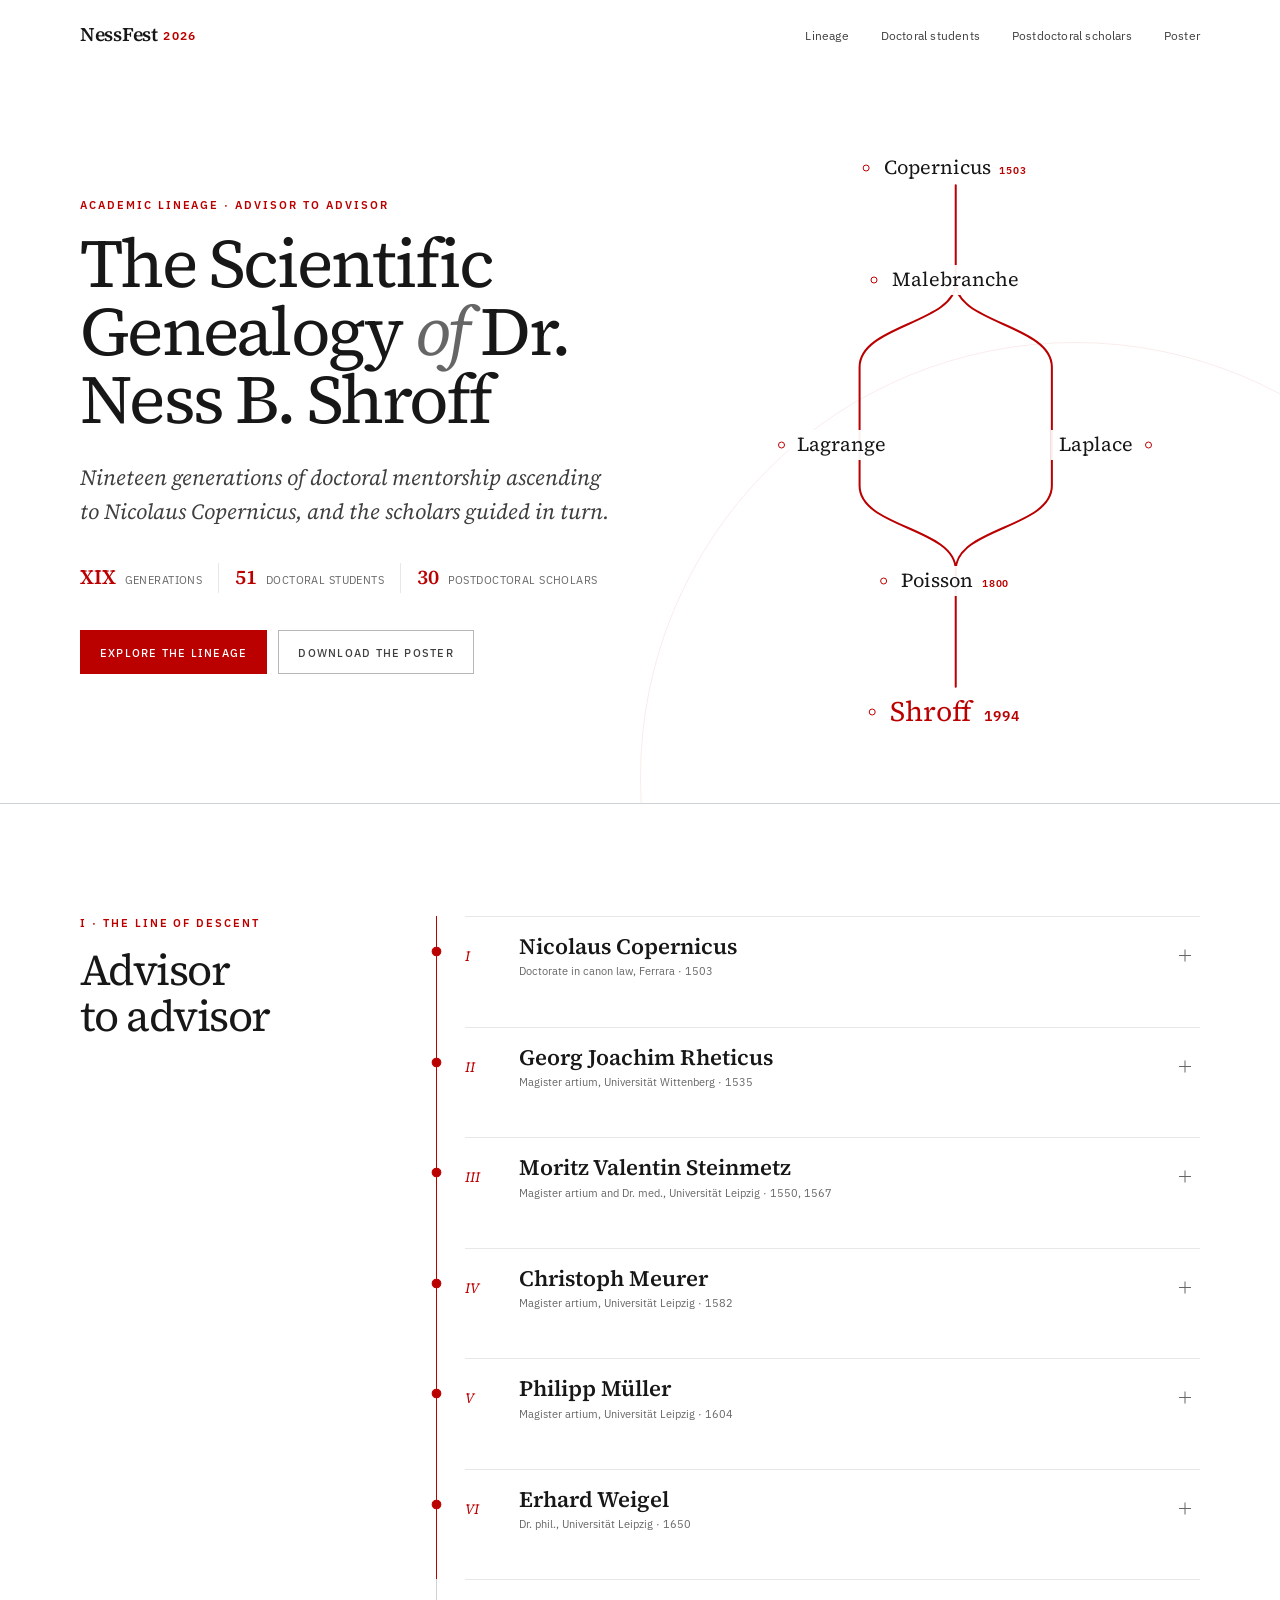
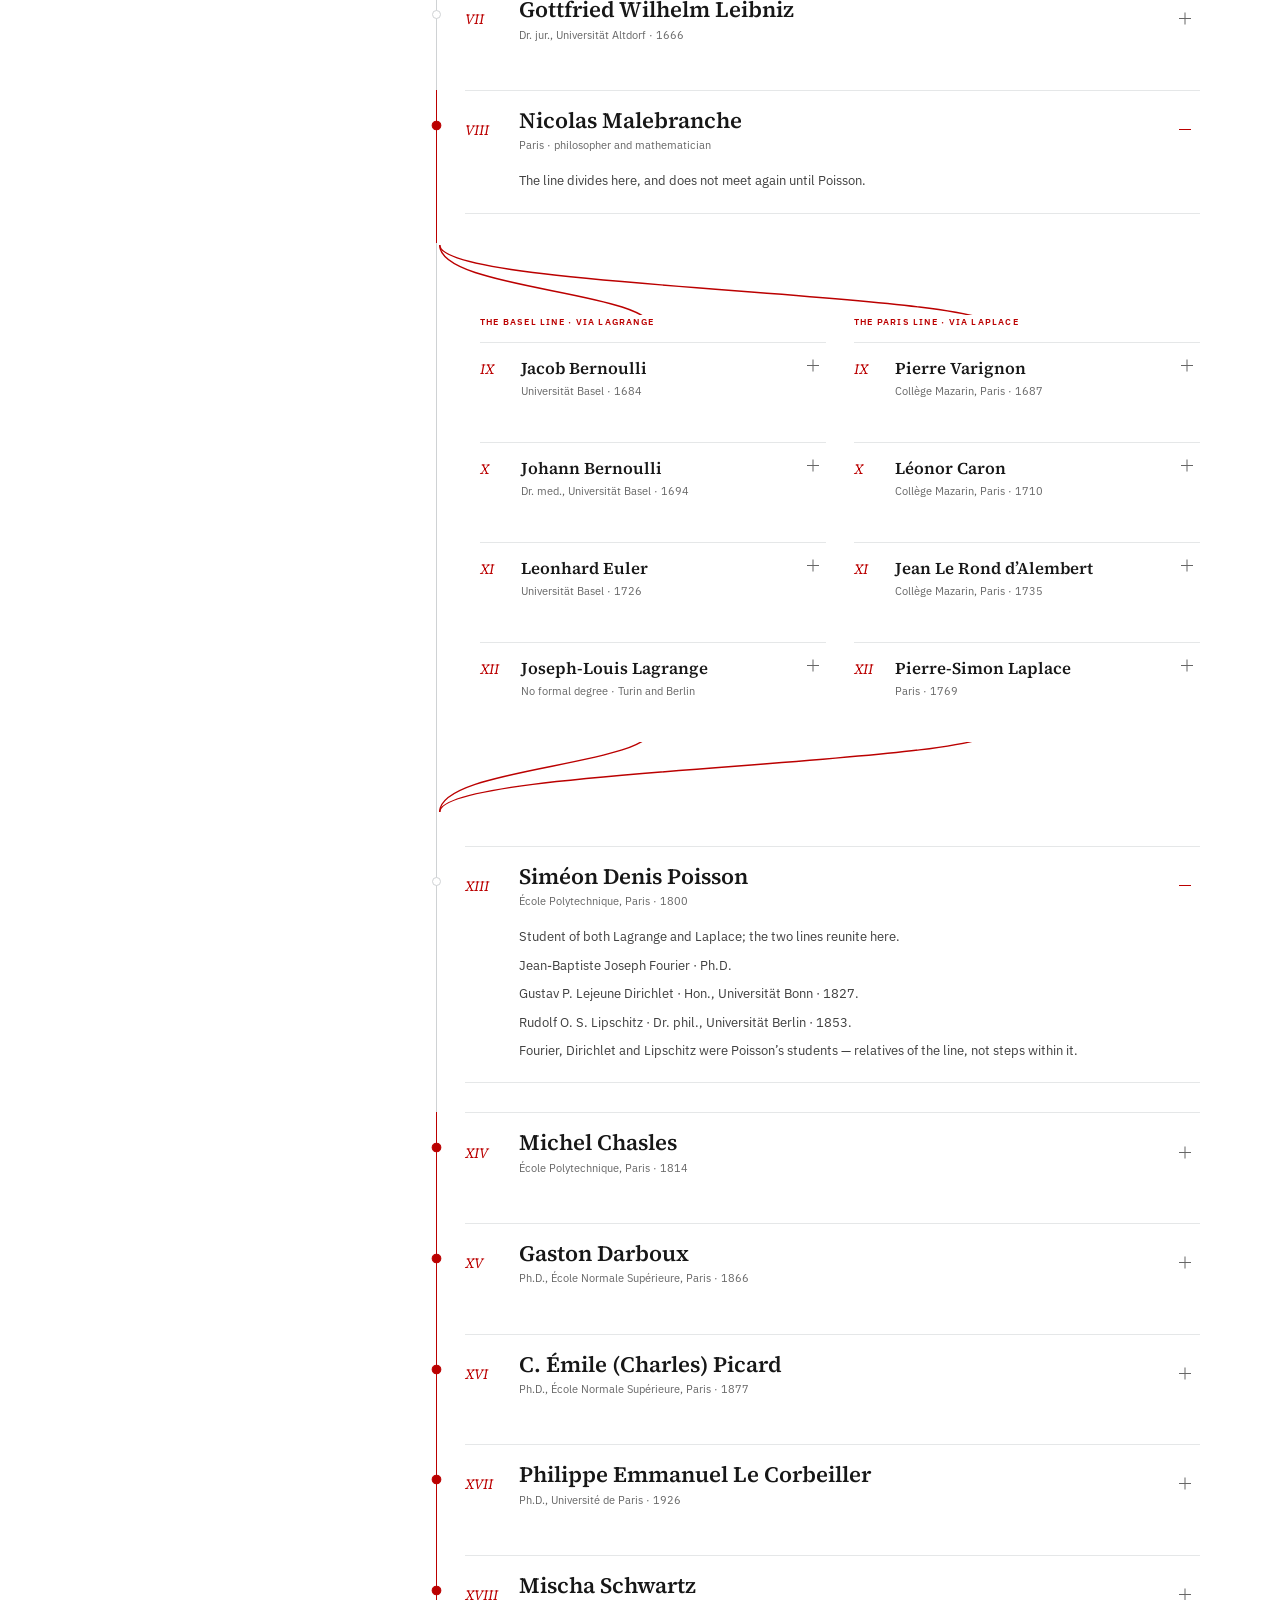
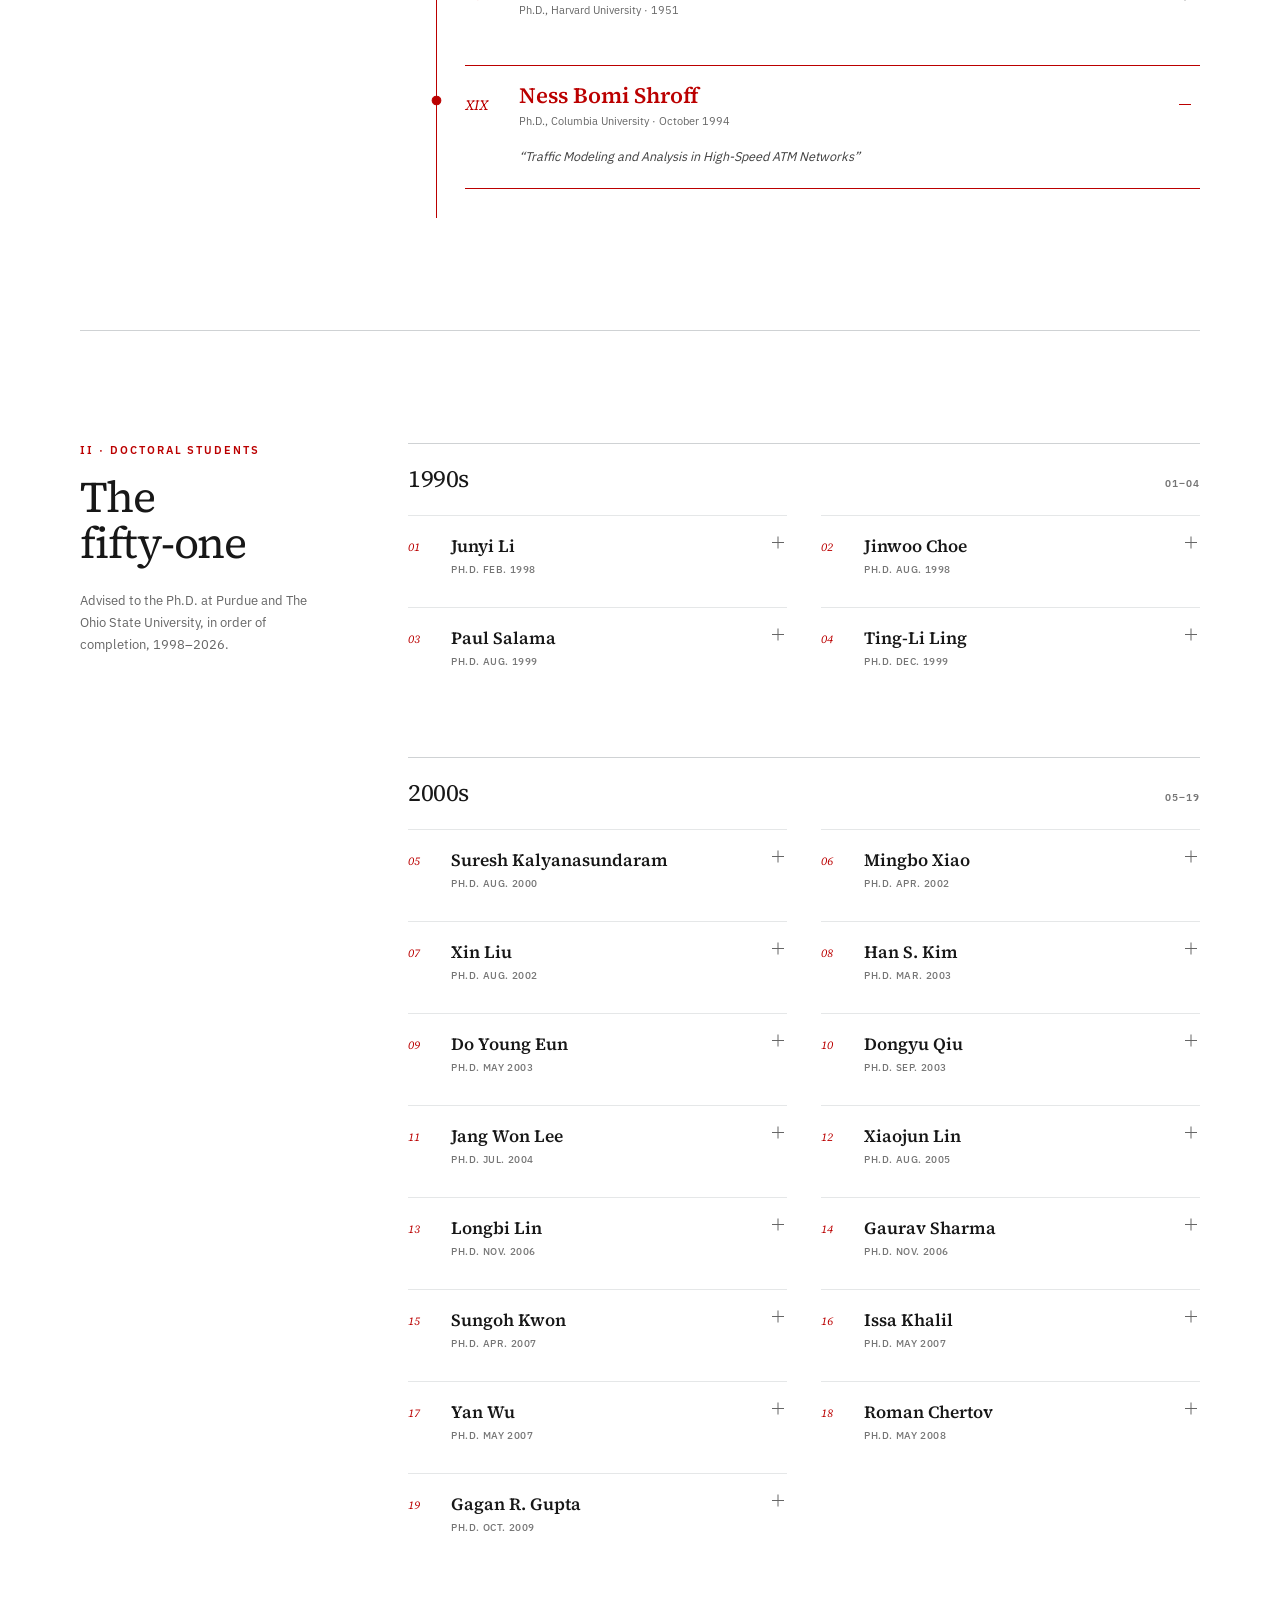
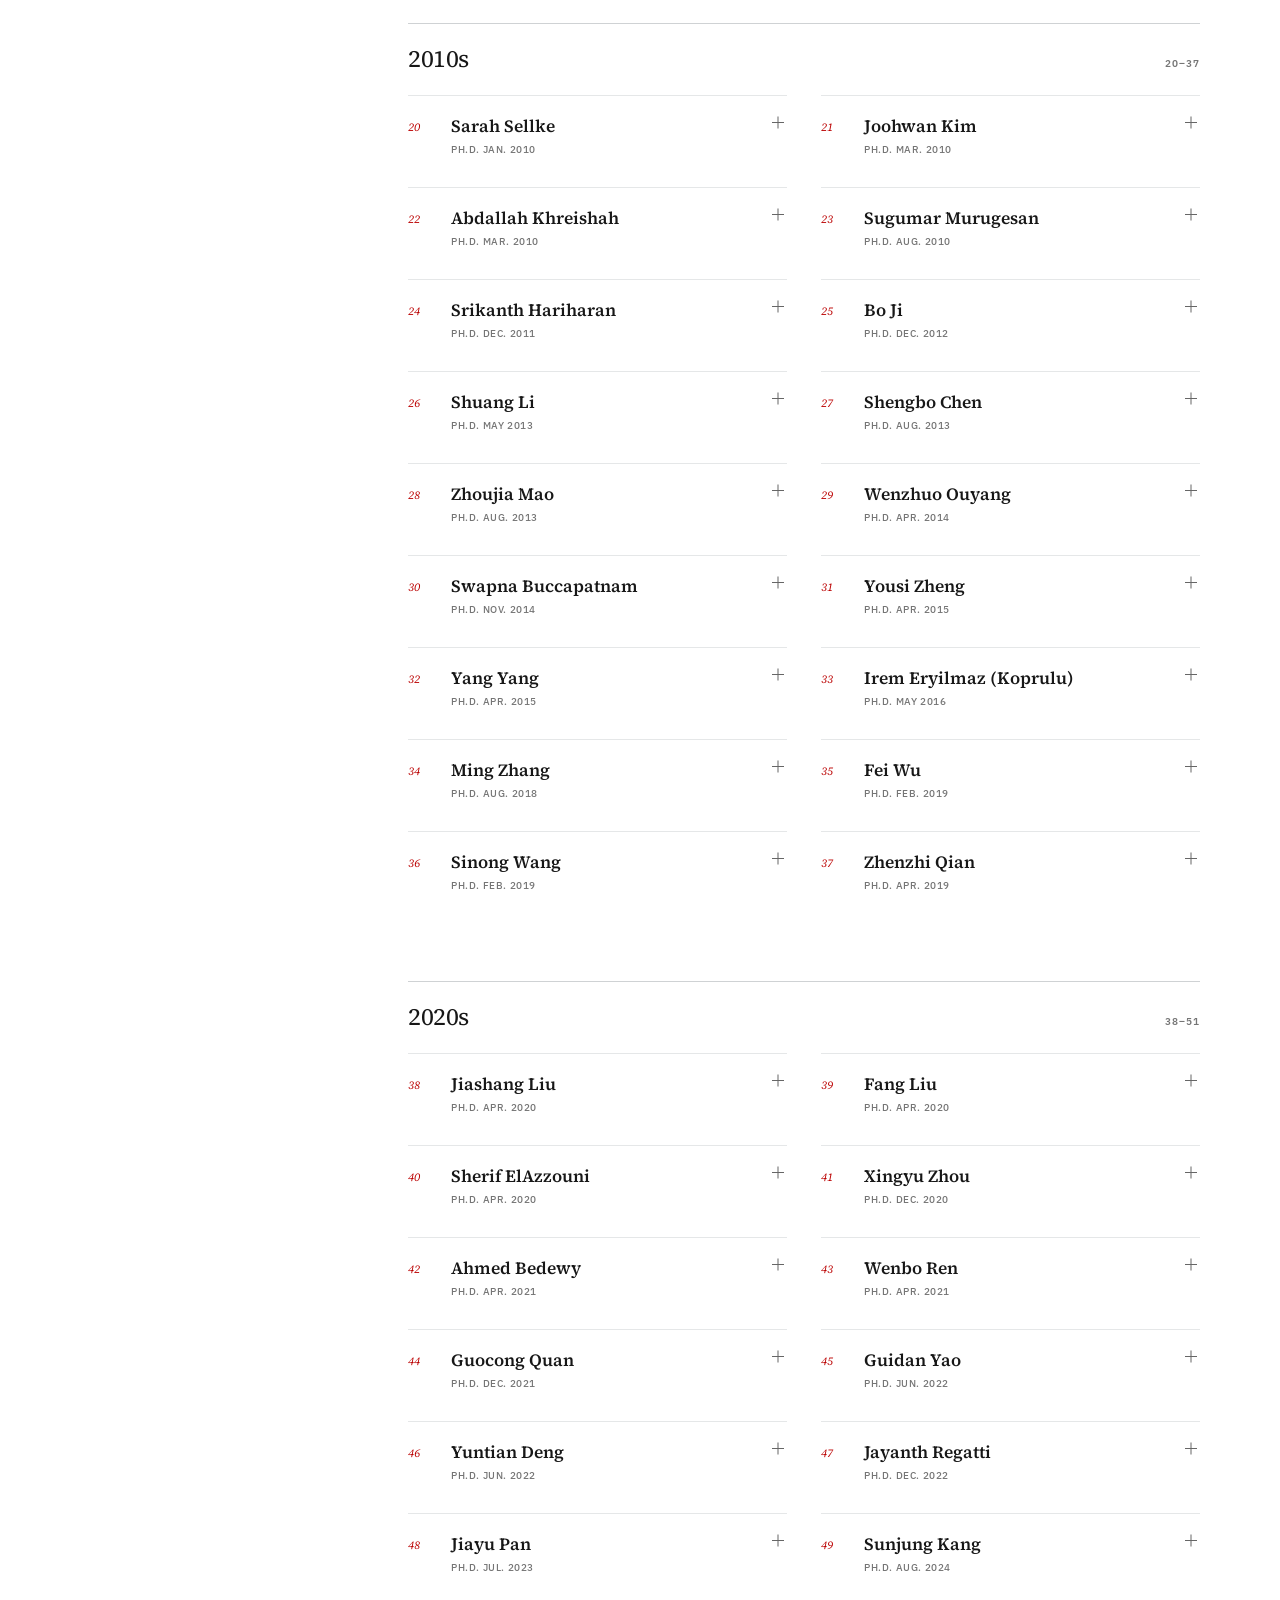
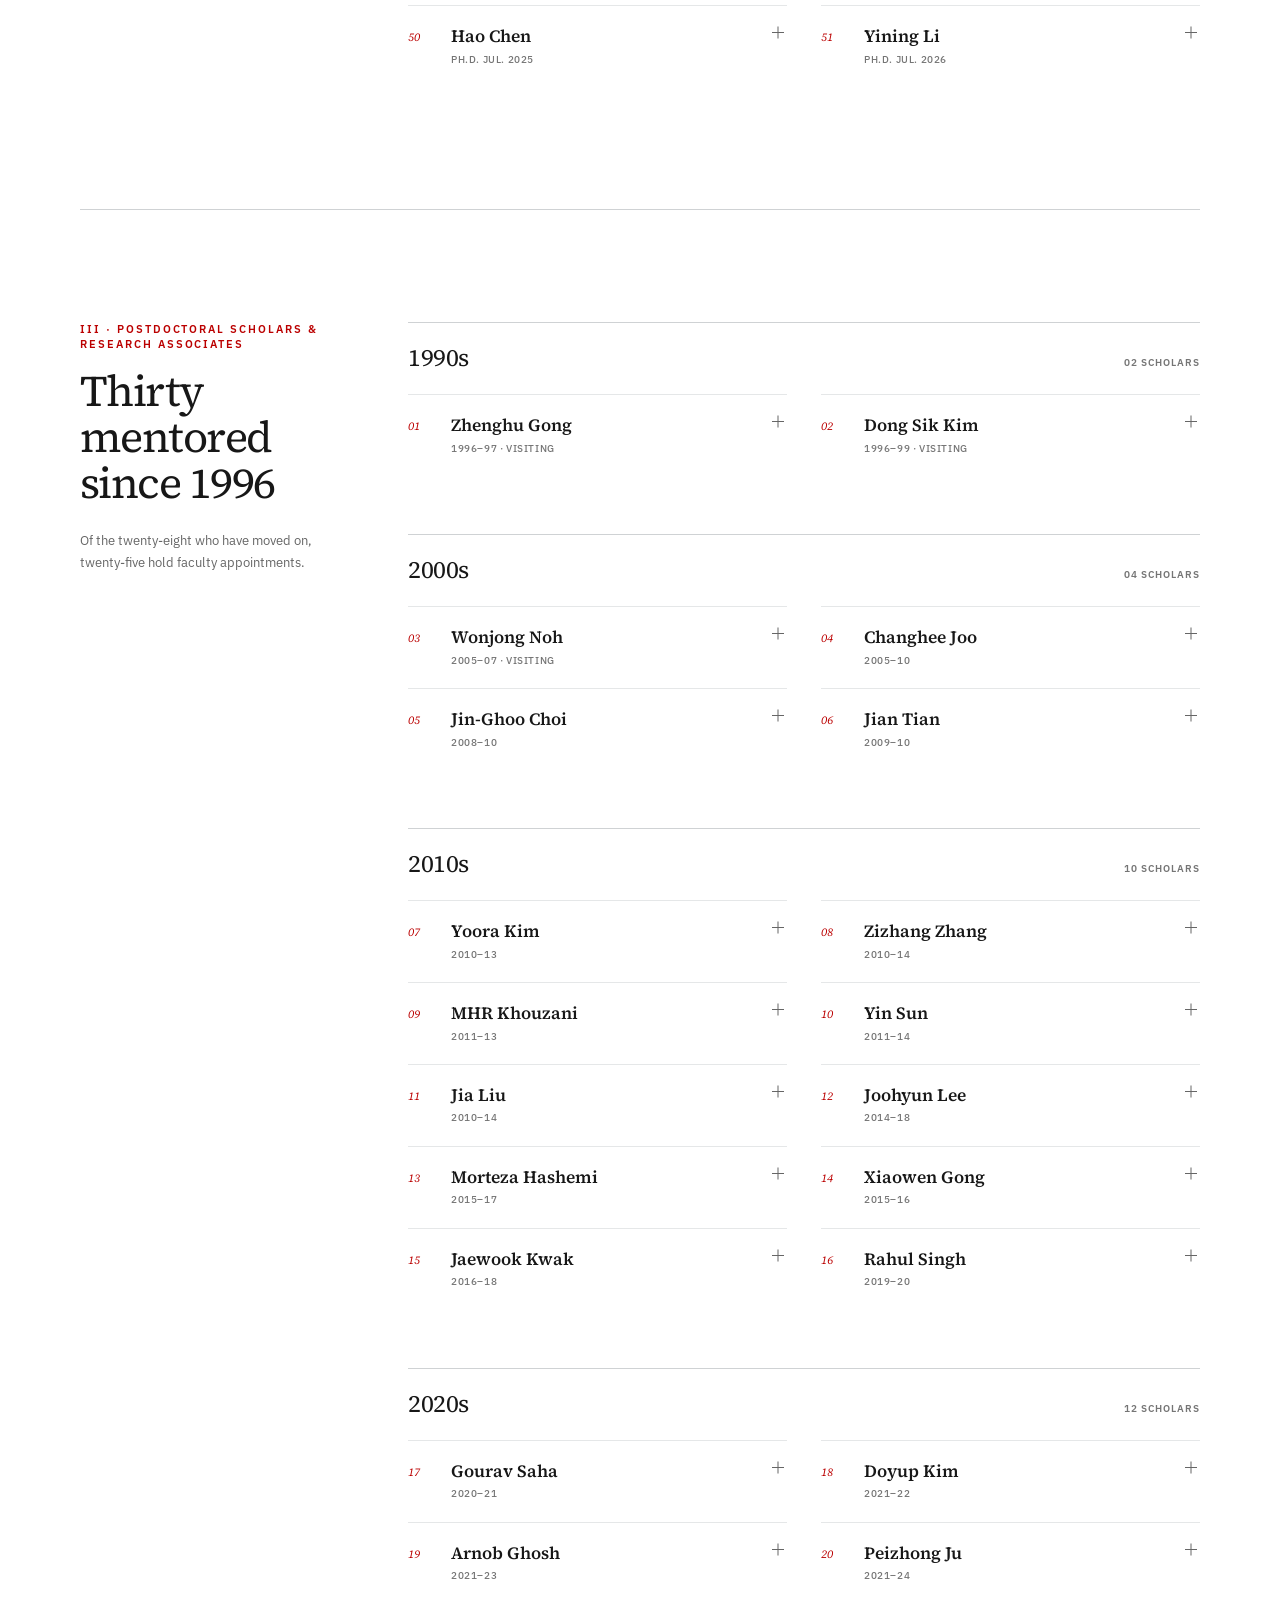
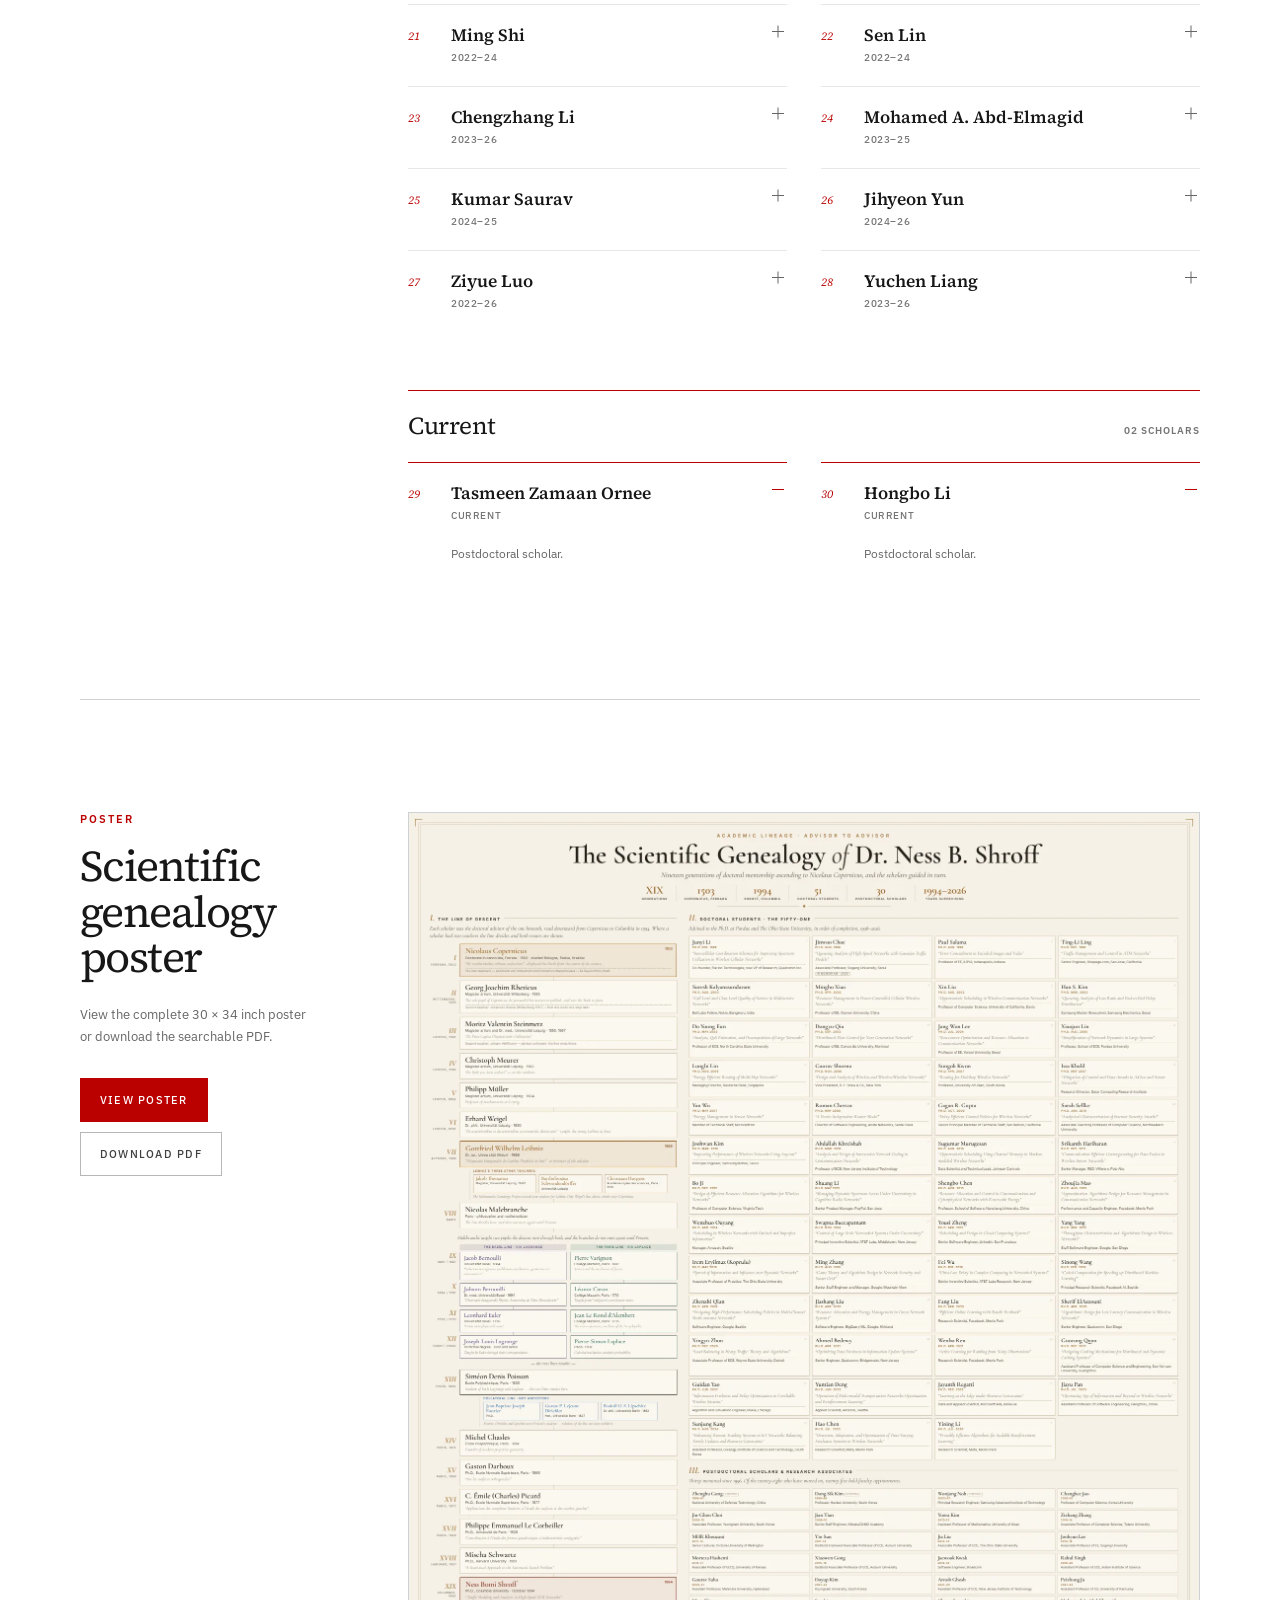
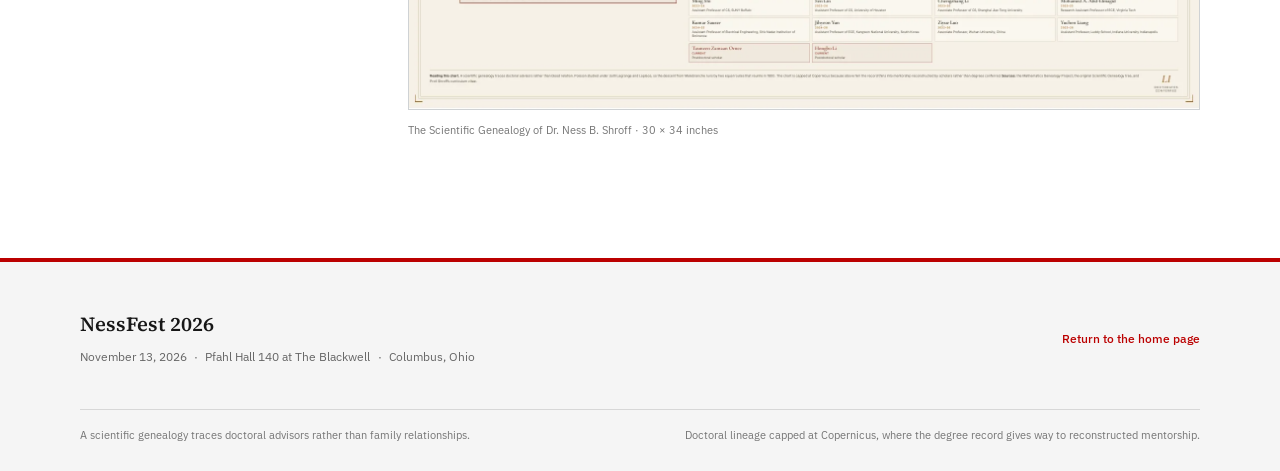
==== genealogy/index.html @ 15b33e15 "Correct scientific genealogy details" ====
<!doctype html>
<html lang="en">
  <head>
    <meta charset="utf-8" />
    <meta name="viewport" content="width=device-width, initial-scale=1" />
    <meta name="theme-color" content="#ffffff" />
    <meta
      name="description"
      content="Explore the scientific genealogy of Professor Ness B. Shroff: nineteen generations of doctoral mentorship, fifty-one doctoral students, and thirty postdoctoral scholars."
    />
    <meta property="og:type" content="website" />
    <meta property="og:title" content="The Scientific Genealogy of Dr. Ness B. Shroff" />
    <meta
      property="og:description"
      content="Nineteen generations of doctoral mentorship and the scholars guided in turn."
    />
    <meta property="og:image" content="https://nessfest.github.io/assets/images/shroff-genealogy-poster.webp" />
    <title>The Scientific Genealogy of Dr. Ness B. Shroff · NessFest 2026</title>
    <link rel="icon" href="../assets/favicon.svg" type="image/svg+xml" />
    <link rel="preload" href="../assets/fonts/source-serif-4-400.ttf" as="font" type="font/ttf" crossorigin />
    <link rel="preload" href="../assets/fonts/ibm-plex-sans-400.ttf" as="font" type="font/ttf" crossorigin />
    <link rel="stylesheet" href="../styles.css?v=20260828-genealogy" />
    <link rel="stylesheet" href="styles.css?v=20260828-copy-cleanup" />
    <script defer src="../script.js?v=20260828-genealogy"></script>
    <script defer src="script.js?v=20260828-genealogy"></script>
  </head>
  <body class="genealogy-page">
    <a class="skip-link" href="#main-content">Skip to content</a>

    <header class="site-header" data-header>
      <div class="header-inner">
        <a class="site-name" href="../" aria-label="NessFest 2026, return to the main site">
          NessFest <span>2026</span>
        </a>

        <nav class="desktop-nav" aria-label="Genealogy navigation">
          <a href="#lineage">Lineage</a>
          <a href="#doctoral-students">Doctoral students</a>
          <a href="#postdoctoral-scholars">Postdoctoral scholars</a>
          <a href="#original-poster">Poster</a>
        </nav>

        <button
          class="menu-button"
          type="button"
          aria-expanded="false"
          aria-controls="mobile-navigation"
          data-menu-button
        >
          <span class="menu-label">Menu</span>
          <span class="menu-icon" aria-hidden="true"><i></i><i></i></span>
        </button>
      </div>

      <nav class="mobile-nav" id="mobile-navigation" aria-label="Mobile genealogy navigation" data-mobile-nav hidden>
        <a href="#lineage">Lineage</a>
        <a href="#doctoral-students">Doctoral students</a>
        <a href="#postdoctoral-scholars">Postdoctoral scholars</a>
        <a href="#original-poster">Poster</a>
        <a href="../">Back to NessFest</a>
      </nav>
    </header>

    <main id="main-content">
      <section class="genealogy-hero" id="top" aria-labelledby="genealogy-title">
        <div class="genealogy-hero-inner">
          <div class="genealogy-hero-copy">
            <p class="eyebrow">Academic lineage · advisor to advisor</p>
            <h1 id="genealogy-title">The Scientific Genealogy <em>of</em> Dr. Ness B. Shroff</h1>
            <p class="genealogy-hero-intro">
              Nineteen generations of doctoral mentorship ascending to Nicolaus Copernicus, and the scholars
              guided in turn.
            </p>
            <p class="genealogy-hero-stats" aria-label="19 generations, 51 doctoral students, and 30 postdoctoral scholars">
              <span><strong>XIX</strong> generations</span>
              <span><strong>51</strong> doctoral students</span>
              <span><strong>30</strong> postdoctoral scholars</span>
            </p>
            <div class="genealogy-hero-actions">
              <a class="button button-primary" href="#lineage">Explore the lineage</a>
              <a
                class="button button-secondary"
                href="../assets/documents/shroff-scientific-genealogy.pdf"
                download
              >
                Download the poster
              </a>
            </div>
          </div>

          <div class="hero-lineage" aria-hidden="true">
            <svg class="hero-lineage-path" viewBox="0 0 560 650" role="presentation">
              <path class="hero-path-base" d="M280 38V150C280 196 170 198 170 246V382C170 430 280 430 280 478V612" />
              <path class="hero-path-base" d="M280 150C280 196 390 198 390 246V382C390 430 280 430 280 478" />
              <path class="hero-path-trace" d="M280 38V150C280 196 170 198 170 246V382C170 430 280 430 280 478V612" />
              <path class="hero-path-trace hero-path-trace-alt" d="M280 150C280 196 390 198 390 246V382C390 430 280 430 280 478" />
            </svg>
            <span class="hero-lineage-name hero-lineage-copernicus">Copernicus <small>1503</small></span>
            <span class="hero-lineage-name hero-lineage-malebranche">Malebranche</span>
            <span class="hero-lineage-name hero-lineage-lagrange">Lagrange</span>
            <span class="hero-lineage-name hero-lineage-laplace">Laplace</span>
            <span class="hero-lineage-name hero-lineage-poisson">Poisson <small>1800</small></span>
            <span class="hero-lineage-name hero-lineage-shroff">Shroff <small>1994</small></span>
          </div>
        </div>
      </section>

      <section class="genealogy-section lineage-section" id="lineage" aria-labelledby="lineage-heading" data-reveal>
        <div class="genealogy-section-heading">
          <p class="eyebrow">I · The line of descent</p>
          <h2 id="lineage-heading">Advisor to advisor</h2>
        </div>

        <div class="lineage-content">
          <ol class="lineage-list" aria-label="Nineteen generations of doctoral mentorship">
            <li class="lineage-item" data-lineage-step>
              <details class="lineage-node">
                <summary>
                  <span class="lineage-generation">I</span>
                  <span class="lineage-person"><strong>Nicolaus Copernicus</strong><span>Doctorate in canon law, Ferrara · 1503</span></span>
                  <span class="disclosure-mark" aria-hidden="true"></span>
                </summary>
                <div class="lineage-detail">
                  <p>Studied Bologna, Padua, Kraków.</p>
                  <p><cite>“De revolutionibus orbium coelestium”</cite> · displaced the Earth from the centre of the cosmos.</p>
                  <p>His own teachers, Leonhard von Dobschütz and Domenico Maria Novara, lie beyond this chart.</p>
                </div>
              </details>
            </li>

            <li class="lineage-item" data-lineage-step>
              <details class="lineage-node">
                <summary>
                  <span class="lineage-generation">II</span>
                  <span class="lineage-person"><strong>Georg Joachim Rheticus</strong><span>Magister artium, Universität Wittenberg · 1535</span></span>
                  <span class="disclosure-mark" aria-hidden="true"></span>
                </summary>
                <div class="lineage-detail">
                  <p>The sole pupil of Copernicus; he persuaded his master to publish, and saw the book to press.</p>
                  <p>Second teacher: Johannes Volmar (Wittenberg 1515); that line ends one step later.</p>
                </div>
              </details>
            </li>

            <li class="lineage-item" data-lineage-step>
              <details class="lineage-node">
                <summary>
                  <span class="lineage-generation">III</span>
                  <span class="lineage-person"><strong>Moritz Valentin Steinmetz</strong><span>Magister artium and Dr. med., Universität Leipzig · 1550, 1567</span></span>
                  <span class="disclosure-mark" aria-hidden="true"></span>
                </summary>
                <div class="lineage-detail">
                  <p><cite>“De Peste Capita Disputationis Ordinariae”</cite></p>
                  <p>Second teacher: Johann Hoffmann — advisor unknown; the line ends there.</p>
                </div>
              </details>
            </li>

            <li class="lineage-item" data-lineage-step>
              <details class="lineage-node">
                <summary>
                  <span class="lineage-generation">IV</span>
                  <span class="lineage-person"><strong>Christoph Meurer</strong><span>Magister artium, Universität Leipzig · 1582</span></span>
                  <span class="disclosure-mark" aria-hidden="true"></span>
                </summary>
                <div class="lineage-detail"><p><cite>“De Iride seu Arcu coelesti”</cite> · on the rainbow.</p></div>
              </details>
            </li>

            <li class="lineage-item" data-lineage-step>
              <details class="lineage-node">
                <summary>
                  <span class="lineage-generation">V</span>
                  <span class="lineage-person"><strong>Philipp Müller</strong><span>Magister artium, Universität Leipzig · 1604</span></span>
                  <span class="disclosure-mark" aria-hidden="true"></span>
                </summary>
                <div class="lineage-detail"><p>Professor of mathematics at Leipzig.</p></div>
              </details>
            </li>

            <li class="lineage-item" data-lineage-step>
              <details class="lineage-node">
                <summary>
                  <span class="lineage-generation">VI</span>
                  <span class="lineage-person"><strong>Erhard Weigel</strong><span>Dr. phil., Universität Leipzig · 1650</span></span>
                  <span class="disclosure-mark" aria-hidden="true"></span>
                </summary>
                <div class="lineage-detail">
                  <p><cite>“De ascensionibus et descensionibus astronomicis dissertatio”</cite></p>
                  <p>Taught the young Leibniz at Jena.</p>
                </div>
              </details>
            </li>

            <li class="lineage-item" data-lineage-step>
              <details class="lineage-node">
                <summary>
                  <span class="lineage-generation">VII</span>
                  <span class="lineage-person"><strong>Gottfried Wilhelm Leibniz</strong><span>Dr. jur., Universität Altdorf · 1666</span></span>
                  <span class="disclosure-mark" aria-hidden="true"></span>
                </summary>
                <div class="lineage-detail">
                  <p><cite>“Disputatio Inauguralis de Casibus Perplexis in Jure”</cite> · co-inventor of the calculus.</p>
                  <p>Jakob Thomasius · Magister, Universität Leipzig · 1643.</p>
                  <p>Bartholomäus Schwendendörffer · Universität Leipzig.</p>
                  <p>Christiaan Huygens · Académie royale des sciences, Paris · 1676.</p>
                  <p>The Mathematics Genealogy Project records four teachers for Leibniz. Only Weigel’s line, above, climbs onto Copernicus.</p>
                </div>
              </details>
            </li>

            <li class="lineage-item lineage-fork-origin" data-lineage-step>
              <details class="lineage-node" open>
                <summary>
                  <span class="lineage-generation">VIII</span>
                  <span class="lineage-person"><strong>Nicolas Malebranche</strong><span>Paris · philosopher and mathematician</span></span>
                  <span class="disclosure-mark" aria-hidden="true"></span>
                </summary>
                <div class="lineage-detail"><p>The line divides here, and does not meet again until Poisson.</p></div>
              </details>
            </li>

            <li class="lineage-branch" data-lineage-step>
              <svg class="lineage-branch-connectors" viewBox="0 0 100 100" preserveAspectRatio="none" aria-hidden="true">
                <path d="M4 0C4 8 31 8 31 15V85C31 92 4 92 4 100" />
                <path d="M4 0C4 8 75 8 75 15V85C75 92 4 92 4 100" />
              </svg>

              <div class="lineage-route">
                <p class="lineage-route-label">The Basel line · via Lagrange</p>
                <ol aria-label="The Basel line via Lagrange">
                  <li>
                    <details class="lineage-node lineage-node-branch">
                      <summary>
                        <span class="lineage-generation">IX</span>
                        <span class="lineage-person"><strong>Jacob Bernoulli</strong><span>Universität Basel · 1684</span></span>
                        <span class="disclosure-mark" aria-hidden="true"></span>
                      </summary>
                      <div class="lineage-detail"><p><cite>“Solutionem tergemini problematis arithmetici, geometrici et astronomici”</cite></p></div>
                    </details>
                  </li>
                  <li>
                    <details class="lineage-node lineage-node-branch">
                      <summary>
                        <span class="lineage-generation">X</span>
                        <span class="lineage-person"><strong>Johann Bernoulli</strong><span>Dr. med., Universität Basel · 1694</span></span>
                        <span class="disclosure-mark" aria-hidden="true"></span>
                      </summary>
                      <div class="lineage-detail"><p><cite>“Dissertatio Inauguralis Physico-Anatomica de Motu Musculorum”</cite></p></div>
                    </details>
                  </li>
                  <li>
                    <details class="lineage-node lineage-node-branch">
                      <summary>
                        <span class="lineage-generation">XI</span>
                        <span class="lineage-person"><strong>Leonhard Euler</strong><span>Universität Basel · 1726</span></span>
                        <span class="disclosure-mark" aria-hidden="true"></span>
                      </summary>
                      <div class="lineage-detail"><p><cite>“Dissertatio physica de sono”</cite></p></div>
                    </details>
                  </li>
                  <li>
                    <details class="lineage-node lineage-node-branch">
                      <summary>
                        <span class="lineage-generation">XII</span>
                        <span class="lineage-person"><strong>Joseph-Louis Lagrange</strong><span>No formal degree · Turin and Berlin</span></span>
                        <span class="disclosure-mark" aria-hidden="true"></span>
                      </summary>
                      <div class="lineage-detail"><p>Taught by Euler through their correspondence.</p></div>
                    </details>
                  </li>
                </ol>
              </div>

              <div class="lineage-route lineage-route-alt">
                <p class="lineage-route-label">The Paris line · via Laplace</p>
                <ol aria-label="The Paris line via Laplace">
                  <li>
                    <details class="lineage-node lineage-node-branch">
                      <summary>
                        <span class="lineage-generation">IX</span>
                        <span class="lineage-person"><strong>Pierre Varignon</strong><span>Collège Mazarin, Paris · 1687</span></span>
                        <span class="disclosure-mark" aria-hidden="true"></span>
                      </summary>
                      <div class="lineage-detail"><p>Statics and the mechanics of forces.</p></div>
                    </details>
                  </li>
                  <li>
                    <details class="lineage-node lineage-node-branch">
                      <summary>
                        <span class="lineage-generation">X</span>
                        <span class="lineage-person"><strong>Léonor Caron</strong><span>Collège Mazarin, Paris · 1710</span></span>
                        <span class="disclosure-mark" aria-hidden="true"></span>
                      </summary>
                      <div class="lineage-detail"><p>Taught from Varignon’s own lecture notes.</p></div>
                    </details>
                  </li>
                  <li>
                    <details class="lineage-node lineage-node-branch">
                      <summary>
                        <span class="lineage-generation">XI</span>
                        <span class="lineage-person"><strong>Jean Le Rond d’Alembert</strong><span>Collège Mazarin, Paris · 1735</span></span>
                        <span class="disclosure-mark" aria-hidden="true"></span>
                      </summary>
                      <div class="lineage-detail"><p>The wave equation; co-editor of the <cite>Encyclopédie</cite>.</p></div>
                    </details>
                  </li>
                  <li>
                    <details class="lineage-node lineage-node-branch">
                      <summary>
                        <span class="lineage-generation">XII</span>
                        <span class="lineage-person"><strong>Pierre-Simon Laplace</strong><span>Paris · 1769</span></span>
                        <span class="disclosure-mark" aria-hidden="true"></span>
                      </summary>
                      <div class="lineage-detail"><p>Celestial mechanics; analytic probability.</p></div>
                    </details>
                  </li>
                </ol>
              </div>
            </li>

            <li class="lineage-item lineage-reunion" data-lineage-step>
              <details class="lineage-node" open>
                <summary>
                  <span class="lineage-generation">XIII</span>
                  <span class="lineage-person"><strong>Siméon Denis Poisson</strong><span>École Polytechnique, Paris · 1800</span></span>
                  <span class="disclosure-mark" aria-hidden="true"></span>
                </summary>
                <div class="lineage-detail">
                  <p>Student of both Lagrange and Laplace; the two lines reunite here.</p>
                  <p>Jean-Baptiste Joseph Fourier · Ph.D.</p>
                  <p>Gustav P. Lejeune Dirichlet · Hon., Universität Bonn · 1827.</p>
                  <p>Rudolf O. S. Lipschitz · Dr. phil., Universität Berlin · 1853.</p>
                  <p>Fourier, Dirichlet and Lipschitz were Poisson’s students — relatives of the line, not steps within it.</p>
                </div>
              </details>
            </li>

            <li class="lineage-item" data-lineage-step>
              <details class="lineage-node">
                <summary>
                  <span class="lineage-generation">XIV</span>
                  <span class="lineage-person"><strong>Michel Chasles</strong><span>École Polytechnique, Paris · 1814</span></span>
                  <span class="disclosure-mark" aria-hidden="true"></span>
                </summary>
                <div class="lineage-detail"><p>Founder of modern projective geometry.</p></div>
              </details>
            </li>

            <li class="lineage-item" data-lineage-step>
              <details class="lineage-node">
                <summary>
                  <span class="lineage-generation">XV</span>
                  <span class="lineage-person"><strong>Gaston Darboux</strong><span>Ph.D., École Normale Supérieure, Paris · 1866</span></span>
                  <span class="disclosure-mark" aria-hidden="true"></span>
                </summary>
                <div class="lineage-detail"><p><cite>“Sur les surfaces orthogonales”</cite></p></div>
              </details>
            </li>

            <li class="lineage-item" data-lineage-step>
              <details class="lineage-node">
                <summary>
                  <span class="lineage-generation">XVI</span>
                  <span class="lineage-person"><strong>C. Émile (Charles) Picard</strong><span>Ph.D., École Normale Supérieure, Paris · 1877</span></span>
                  <span class="disclosure-mark" aria-hidden="true"></span>
                </summary>
                <div class="lineage-detail"><p><cite>“Applications des complexes linéaires à l’étude des surfaces et des courbes gauches”</cite></p></div>
              </details>
            </li>

            <li class="lineage-item" data-lineage-step>
              <details class="lineage-node">
                <summary>
                  <span class="lineage-generation">XVII</span>
                  <span class="lineage-person"><strong>Philippe Emmanuel Le Corbeiller</strong><span>Ph.D., Université de Paris · 1926</span></span>
                  <span class="disclosure-mark" aria-hidden="true"></span>
                </summary>
                <div class="lineage-detail"><p><cite>“Contribution à l’étude des formes quadratiques à indéterminées conjuguées”</cite></p></div>
              </details>
            </li>

            <li class="lineage-item" data-lineage-step>
              <details class="lineage-node">
                <summary>
                  <span class="lineage-generation">XVIII</span>
                  <span class="lineage-person"><strong>Mischa Schwartz</strong><span>Ph.D., Harvard University · 1951</span></span>
                  <span class="disclosure-mark" aria-hidden="true"></span>
                </summary>
                <div class="lineage-detail"><p><cite>“A Statistical Approach to the Automatic Search Problem”</cite></p></div>
              </details>
            </li>

            <li class="lineage-item lineage-destination" data-lineage-step>
              <details class="lineage-node" open>
                <summary>
                  <span class="lineage-generation">XIX</span>
                  <span class="lineage-person"><strong>Ness Bomi Shroff</strong><span>Ph.D., Columbia University · October 1994</span></span>
                  <span class="disclosure-mark" aria-hidden="true"></span>
                </summary>
                <div class="lineage-detail"><p><cite>“Traffic Modeling and Analysis in High-Speed ATM Networks”</cite></p></div>
              </details>
            </li>
          </ol>
        </div>
      </section>

      <section class="genealogy-section legacy-section" id="doctoral-students" aria-labelledby="doctoral-heading" data-reveal>
        <div class="genealogy-section-heading">
          <p class="eyebrow">II · Doctoral students</p>
          <h2 id="doctoral-heading">The fifty-one</h2>
          <p>Advised to the Ph.D. at Purdue and The Ohio State University, in order of completion, 1998–2026.</p>
        </div>

        <div class="legacy-content">
          <section class="legacy-decade" aria-labelledby="doctoral-1990s">
            <div class="legacy-decade-heading">
              <h3 id="doctoral-1990s">1990s</h3>
              <span>01–04</span>
            </div>
            <div class="people-grid">
              <details class="person-entry">
                <summary>
                  <span class="person-index">01</span>
                  <span class="person-summary"><strong>Junyi Li</strong><span>Ph.D. Feb. 1998</span></span>
                  <span class="disclosure-mark" aria-hidden="true"></span>
                </summary>
                <div class="person-detail">
                  <p class="person-thesis">“Intercellular Coordination Schemes for Improving Spectrum Utilization in Wireless Cellular Networks”</p>
                  <p>Co-founder, Flarion Technologies; now VP of Research, Qualcomm Inc.</p>
                </div>
              </details>
              <details class="person-entry">
                <summary>
                  <span class="person-index">02</span>
                  <span class="person-summary"><strong>Jinwoo Choe</strong><span>Ph.D. Aug. 1998</span></span>
                  <span class="disclosure-mark" aria-hidden="true"></span>
                </summary>
                <div class="person-detail">
                  <p class="person-thesis">“Queueing Analysis of High-Speed Networks with Gaussian Traffic Models”</p>
                  <p>Associate Professor, Sogang University, Seoul.</p>
                  <p class="person-status">In memoriam · 2009</p>
                </div>
              </details>
              <details class="person-entry">
                <summary>
                  <span class="person-index">03</span>
                  <span class="person-summary"><strong>Paul Salama</strong><span>Ph.D. Aug. 1999</span></span>
                  <span class="disclosure-mark" aria-hidden="true"></span>
                </summary>
                <div class="person-detail">
                  <p class="person-thesis">“Error Concealment in Encoded Images and Video”</p>
                  <p>Professor of EE, IUPUI, Indianapolis, Indiana.</p>
                </div>
              </details>
              <details class="person-entry">
                <summary>
                  <span class="person-index">04</span>
                  <span class="person-summary"><strong>Ting-Li Ling</strong><span>Ph.D. Dec. 1999</span></span>
                  <span class="disclosure-mark" aria-hidden="true"></span>
                </summary>
                <div class="person-detail">
                  <p class="person-thesis">“Traffic Management and Control in ATM Networks”</p>
                  <p>Senior Engineer, Onepage.com, San Jose, California.</p>
                </div>
              </details>
            </div>
          </section>

          <section class="legacy-decade" aria-labelledby="doctoral-2000s">
            <div class="legacy-decade-heading">
              <h3 id="doctoral-2000s">2000s</h3>
              <span>05–19</span>
            </div>
            <div class="people-grid">
              <details class="person-entry">
                <summary>
                  <span class="person-index">05</span>
                  <span class="person-summary"><strong>Suresh Kalyanasundaram</strong><span>Ph.D. Aug. 2000</span></span>
                  <span class="disclosure-mark" aria-hidden="true"></span>
                </summary>
                <div class="person-detail">
                  <p class="person-thesis">“Call Level and Class Level Quality of Service in Multiservice Networks”</p>
                  <p>Bell Labs Fellow, Nokia, Bengaluru, India.</p>
                </div>
              </details>
              <details class="person-entry">
                <summary>
                  <span class="person-index">06</span>
                  <span class="person-summary"><strong>Mingbo Xiao</strong><span>Ph.D. Apr. 2002</span></span>
                  <span class="disclosure-mark" aria-hidden="true"></span>
                </summary>
                <div class="person-detail">
                  <p class="person-thesis">“Resource Management in Power-Controlled Cellular Wireless Networks”</p>
                  <p>Professor of EE, Xiamen University, China.</p>
                </div>
              </details>
              <details class="person-entry">
                <summary>
                  <span class="person-index">07</span>
                  <span class="person-summary"><strong>Xin Liu</strong><span>Ph.D. Aug. 2002</span></span>
                  <span class="disclosure-mark" aria-hidden="true"></span>
                </summary>
                <div class="person-detail">
                  <p class="person-thesis">“Opportunistic Scheduling in Wireless Communication Networks”</p>
                  <p>Professor of Computer Science, University of California, Davis.</p>
                </div>
              </details>
              <details class="person-entry">
                <summary>
                  <span class="person-index">08</span>
                  <span class="person-summary"><strong>Han S. Kim</strong><span>Ph.D. Mar. 2003</span></span>
                  <span class="disclosure-mark" aria-hidden="true"></span>
                </summary>
                <div class="person-detail">
                  <p class="person-thesis">“Queueing Analysis of Loss Ratio and End-to-End Delay Distribution”</p>
                  <p>Samsung Master (Executive), Samsung Electronics, Seoul.</p>
                </div>
              </details>
              <details class="person-entry">
                <summary>
                  <span class="person-index">09</span>
                  <span class="person-summary"><strong>Do Young Eun</strong><span>Ph.D. May 2003</span></span>
                  <span class="disclosure-mark" aria-hidden="true"></span>
                </summary>
                <div class="person-detail">
                  <p class="person-thesis">“Analysis, QoS Estimation, and Decomposition of Large Networks”</p>
                  <p>Professor of ECE, North Carolina State University.</p>
                </div>
              </details>
              <details class="person-entry">
                <summary>
                  <span class="person-index">10</span>
                  <span class="person-summary"><strong>Dongyu Qiu</strong><span>Ph.D. Sep. 2003</span></span>
                  <span class="disclosure-mark" aria-hidden="true"></span>
                </summary>
                <div class="person-detail">
                  <p class="person-thesis">“Distributed Flow Control for Next Generation Networks”</p>
                  <p>Professor of EE, Concordia University, Montreal.</p>
                </div>
              </details>
              <details class="person-entry">
                <summary>
                  <span class="person-index">11</span>
                  <span class="person-summary"><strong>Jang Won Lee</strong><span>Ph.D. Jul. 2004</span></span>
                  <span class="disclosure-mark" aria-hidden="true"></span>
                </summary>
                <div class="person-detail">
                  <p class="person-thesis">“Non-convex Optimization and Resource Allocation in Communication Networks”</p>
                  <p>Professor of EE, Yonsei University, Seoul.</p>
                </div>
              </details>
              <details class="person-entry">
                <summary>
                  <span class="person-index">12</span>
                  <span class="person-summary"><strong>Xiaojun Lin</strong><span>Ph.D. Aug. 2005</span></span>
                  <span class="disclosure-mark" aria-hidden="true"></span>
                </summary>
                <div class="person-detail">
                  <p class="person-thesis">“Simplification of Network Dynamics in Large Systems”</p>
                  <p>Professor, School of ECE, Purdue University.</p>
                </div>
              </details>
              <details class="person-entry">
                <summary>
                  <span class="person-index">13</span>
                  <span class="person-summary"><strong>Longbi Lin</strong><span>Ph.D. Nov. 2006</span></span>
                  <span class="disclosure-mark" aria-hidden="true"></span>
                </summary>
                <div class="person-detail">
                  <p class="person-thesis">“Energy Efficient Routing of Multi-Hop Networks”</p>
                  <p>Managing Director, Deutsche Bank, Singapore.</p>
                </div>
              </details>
              <details class="person-entry">
                <summary>
                  <span class="person-index">14</span>
                  <span class="person-summary"><strong>Gaurav Sharma</strong><span>Ph.D. Nov. 2006</span></span>
                  <span class="disclosure-mark" aria-hidden="true"></span>
                </summary>
                <div class="person-detail">
                  <p class="person-thesis">“Design and Analysis of Wireless and Wireless-Wireline Networks”</p>
                  <p>Vice President, D. E. Shaw &amp; Co., New York.</p>
                </div>
              </details>
              <details class="person-entry">
                <summary>
                  <span class="person-index">15</span>
                  <span class="person-summary"><strong>Sungoh Kwon</strong><span>Ph.D. Apr. 2007</span></span>
                  <span class="disclosure-mark" aria-hidden="true"></span>
                </summary>
                <div class="person-detail">
                  <p class="person-thesis">“Routing for Multihop Wireless Networks”</p>
                  <p>Professor, University of Ulsan, South Korea.</p>
                </div>
              </details>
              <details class="person-entry">
                <summary>
                  <span class="person-index">16</span>
                  <span class="person-summary"><strong>Issa Khalil</strong><span>Ph.D. May 2007</span></span>
                  <span class="disclosure-mark" aria-hidden="true"></span>
                </summary>
                <div class="person-detail">
                  <p class="person-thesis">“Mitigation of Control and Data Attacks in Ad hoc and Sensor Networks”</p>
                  <p>Research Director, Qatar Computing Research Institute.</p>
                </div>
              </details>
              <details class="person-entry">
                <summary>
                  <span class="person-index">17</span>
                  <span class="person-summary"><strong>Yan Wu</strong><span>Ph.D. May 2007</span></span>
                  <span class="disclosure-mark" aria-hidden="true"></span>
                </summary>
                <div class="person-detail">
                  <p class="person-thesis">“Energy Management in Sensor Networks”</p>
                  <p>Member of Technical Staff, Microsoft Inc.</p>
                </div>
              </details>
              <details class="person-entry">
                <summary>
                  <span class="person-index">18</span>
                  <span class="person-summary"><strong>Roman Chertov</strong><span>Ph.D. May 2008</span></span>
                  <span class="disclosure-mark" aria-hidden="true"></span>
                </summary>
                <div class="person-detail">
                  <p class="person-thesis">“A Device Independent Router Model”</p>
                  <p>Director of Software Engineering, Arista Networks, Santa Clara.</p>
                </div>
              </details>
              <details class="person-entry">
                <summary>
                  <span class="person-index">19</span>
                  <span class="person-summary"><strong>Gagan R. Gupta</strong><span>Ph.D. Oct. 2009</span></span>
                  <span class="disclosure-mark" aria-hidden="true"></span>
                </summary>
                <div class="person-detail">
                  <p class="person-thesis">“Delay Efficient Control Policies for Wireless Networks”</p>
                  <p>Senior Principal Member of Technical Staff, San Ramon, California.</p>
                </div>
              </details>
            </div>
          </section>

          <section class="legacy-decade" aria-labelledby="doctoral-2010s">
            <div class="legacy-decade-heading">
              <h3 id="doctoral-2010s">2010s</h3>
              <span>20–37</span>
            </div>
            <div class="people-grid">
              <details class="person-entry">
                <summary>
                  <span class="person-index">20</span>
                  <span class="person-summary"><strong>Sarah Sellke</strong><span>Ph.D. Jan. 2010</span></span>
                  <span class="disclosure-mark" aria-hidden="true"></span>
                </summary>
                <div class="person-detail">
                  <p class="person-thesis">“Analytical Characterization of Internet Security Attacks”</p>
                  <p>Associate Teaching Professor of Computer Science, Northeastern University.</p>
                </div>
              </details>
              <details class="person-entry">
                <summary>
                  <span class="person-index">21</span>
                  <span class="person-summary"><strong>Joohwan Kim</strong><span>Ph.D. Mar. 2010</span></span>
                  <span class="disclosure-mark" aria-hidden="true"></span>
                </summary>
                <div class="person-detail">
                  <p class="person-thesis">“Improving Performance of Wireless Networks Using Anycast”</p>
                  <p>Principal Engineer, Samsung Mobile, Seoul.</p>
                </div>
              </details>
              <details class="person-entry">
                <summary>
                  <span class="person-index">22</span>
                  <span class="person-summary"><strong>Abdallah Khreishah</strong><span>Ph.D. Mar. 2010</span></span>
                  <span class="disclosure-mark" aria-hidden="true"></span>
                </summary>
                <div class="person-detail">
                  <p class="person-thesis">“Analysis and Design of Intersession Network Coding in Communication Networks”</p>
                  <p>Professor of ECE, New Jersey Institute of Technology.</p>
                </div>
              </details>
              <details class="person-entry">
                <summary>
                  <span class="person-index">23</span>
                  <span class="person-summary"><strong>Sugumar Murugesan</strong><span>Ph.D. Aug. 2010</span></span>
                  <span class="disclosure-mark" aria-hidden="true"></span>
                </summary>
                <div class="person-detail">
                  <p class="person-thesis">“Opportunistic Scheduling Using Channel Memory in Markov-modeled Wireless Networks”</p>
                  <p>Data Scientist and Technical Lead, Johnson Controls.</p>
                </div>
              </details>
              <details class="person-entry">
                <summary>
                  <span class="person-index">24</span>
                  <span class="person-summary"><strong>Srikanth Hariharan</strong><span>Ph.D. Dec. 2011</span></span>
                  <span class="disclosure-mark" aria-hidden="true"></span>
                </summary>
                <div class="person-detail">
                  <p class="person-thesis">“Communication-Efficient Convergecasting for Data Fusion in Wireless Sensor Networks”</p>
                  <p>Senior Manager, R&amp;D, VMware, Palo Alto.</p>
                </div>
              </details>
              <details class="person-entry">
                <summary>
                  <span class="person-index">25</span>
                  <span class="person-summary"><strong>Bo Ji</strong><span>Ph.D. Dec. 2012</span></span>
                  <span class="disclosure-mark" aria-hidden="true"></span>
                </summary>
                <div class="person-detail">
                  <p class="person-thesis">“Design of Efficient Resource Allocation Algorithms for Wireless Networks”</p>
                  <p>Professor of Computer Science, Virginia Tech.</p>
                </div>
              </details>
              <details class="person-entry">
                <summary>
                  <span class="person-index">26</span>
                  <span class="person-summary"><strong>Shuang Li</strong><span>Ph.D. May 2013</span></span>
                  <span class="disclosure-mark" aria-hidden="true"></span>
                </summary>
                <div class="person-detail">
                  <p class="person-thesis">“Managing Dynamic Spectrum Access Under Uncertainty in Cognitive Radio Networks”</p>
                  <p>Senior Product Manager, PayPal, San Jose.</p>
                </div>
              </details>
              <details class="person-entry">
                <summary>
                  <span class="person-index">27</span>
                  <span class="person-summary"><strong>Shengbo Chen</strong><span>Ph.D. Aug. 2013</span></span>
                  <span class="disclosure-mark" aria-hidden="true"></span>
                </summary>
                <div class="person-detail">
                  <p class="person-thesis">“Resource Allocation and Control in Communications and Cyberphysical Networks with Renewable Energy”</p>
                  <p>Professor, School of Software, Nanchang University, China.</p>
                </div>
              </details>
              <details class="person-entry">
                <summary>
                  <span class="person-index">28</span>
                  <span class="person-summary"><strong>Zhoujia Mao</strong><span>Ph.D. Aug. 2013</span></span>
                  <span class="disclosure-mark" aria-hidden="true"></span>
                </summary>
                <div class="person-detail">
                  <p class="person-thesis">“Approximation Algorithms Design for Resource Management in Communication Networks”</p>
                  <p>Performance and Capacity Engineer, Facebook, Menlo Park.</p>
                </div>
              </details>
              <details class="person-entry">
                <summary>
                  <span class="person-index">29</span>
                  <span class="person-summary"><strong>Wenzhuo Ouyang</strong><span>Ph.D. Apr. 2014</span></span>
                  <span class="disclosure-mark" aria-hidden="true"></span>
                </summary>
                <div class="person-detail">
                  <p class="person-thesis">“Scheduling in Wireless Networks with Limited and Imperfect Information”</p>
                  <p>Manager, Amazon, Seattle.</p>
                </div>
              </details>
              <details class="person-entry">
                <summary>
                  <span class="person-index">30</span>
                  <span class="person-summary"><strong>Swapna Buccapatnam</strong><span>Ph.D. Nov. 2014</span></span>
                  <span class="disclosure-mark" aria-hidden="true"></span>
                </summary>
                <div class="person-detail">
                  <p class="person-thesis">“Control of Large Scale Networked Systems Under Uncertainty”</p>
                  <p>Principal Inventive Scientist, AT&amp;T Labs, Middletown, New Jersey.</p>
                </div>
              </details>
              <details class="person-entry">
                <summary>
                  <span class="person-index">31</span>
                  <span class="person-summary"><strong>Yousi Zheng</strong><span>Ph.D. Apr. 2015</span></span>
                  <span class="disclosure-mark" aria-hidden="true"></span>
                </summary>
                <div class="person-detail">
                  <p class="person-thesis">“Scheduling and Design in Cloud Computing Systems”</p>
                  <p>Senior Software Engineer, LinkedIn, San Francisco.</p>
                </div>
              </details>
              <details class="person-entry">
                <summary>
                  <span class="person-index">32</span>
                  <span class="person-summary"><strong>Yang Yang</strong><span>Ph.D. Apr. 2015</span></span>
                  <span class="disclosure-mark" aria-hidden="true"></span>
                </summary>
                <div class="person-detail">
                  <p class="person-thesis">“Throughput Characterization and Algorithmic Design in Wireless Networks”</p>
                  <p>Staff Software Engineer, Google, San Diego.</p>
                </div>
              </details>
              <details class="person-entry">
                <summary>
                  <span class="person-index">33</span>
                  <span class="person-summary"><strong>Irem Eryilmaz (Koprulu)</strong><span>Ph.D. May 2016</span></span>
                  <span class="disclosure-mark" aria-hidden="true"></span>
                </summary>
                <div class="person-detail">
                  <p class="person-thesis">“Spread of Information and Influence over Dynamic Networks”</p>
                  <p>Associate Professor of Practice, The Ohio State University.</p>
                </div>
              </details>
              <details class="person-entry">
                <summary>
                  <span class="person-index">34</span>
                  <span class="person-summary"><strong>Ming Zhang</strong><span>Ph.D. Aug. 2018</span></span>
                  <span class="disclosure-mark" aria-hidden="true"></span>
                </summary>
                <div class="person-detail">
                  <p class="person-thesis">“Game Theory and Algorithm Design in Network Security and Smart Grid”</p>
                  <p>Senior Staff Engineer and Manager, Google, Mountain View.</p>
                </div>
              </details>
              <details class="person-entry">
                <summary>
                  <span class="person-index">35</span>
                  <span class="person-summary"><strong>Fei Wu</strong><span>Ph.D. Feb. 2019</span></span>
                  <span class="disclosure-mark" aria-hidden="true"></span>
                </summary>
                <div class="person-detail">
                  <p class="person-thesis">“Ultra-Low Delay in Complex Computing in Networked Systems”</p>
                  <p>Senior Inventive Scientist, AT&amp;T Labs Research, New Jersey.</p>
                </div>
              </details>
              <details class="person-entry">
                <summary>
                  <span class="person-index">36</span>
                  <span class="person-summary"><strong>Sinong Wang</strong><span>Ph.D. Feb. 2019</span></span>
                  <span class="disclosure-mark" aria-hidden="true"></span>
                </summary>
                <div class="person-detail">
                  <p class="person-thesis">“Coded Computation for Speeding up Distributed Machine Learning”</p>
                  <p>Principal Research Scientist, Facebook AI, Seattle.</p>
                </div>
              </details>
              <details class="person-entry">
                <summary>
                  <span class="person-index">37</span>
                  <span class="person-summary"><strong>Zhenzhi Qian</strong><span>Ph.D. Apr. 2019</span></span>
                  <span class="disclosure-mark" aria-hidden="true"></span>
                </summary>
                <div class="person-detail">
                  <p class="person-thesis">“Designing High-Performance Scheduling Policies in Multi-Channel Multi-antenna Networks”</p>
                  <p>Software Engineer, Google, Seattle.</p>
                </div>
              </details>
            </div>
          </section>

          <section class="legacy-decade" aria-labelledby="doctoral-2020s">
            <div class="legacy-decade-heading">
              <h3 id="doctoral-2020s">2020s</h3>
              <span>38–51</span>
            </div>
            <div class="people-grid">
              <details class="person-entry">
                <summary>
                  <span class="person-index">38</span>
                  <span class="person-summary"><strong>Jiashang Liu</strong><span>Ph.D. Apr. 2020</span></span>
                  <span class="disclosure-mark" aria-hidden="true"></span>
                </summary>
                <div class="person-detail">
                  <p class="person-thesis">“Resource Allocation and Energy Management in Green Network Systems”</p>
                  <p>Software Engineer, BigQuery ML, Google, Kirkland.</p>
                </div>
              </details>
              <details class="person-entry">
                <summary>
                  <span class="person-index">39</span>
                  <span class="person-summary"><strong>Fang Liu</strong><span>Ph.D. Apr. 2020</span></span>
                  <span class="disclosure-mark" aria-hidden="true"></span>
                </summary>
                <div class="person-detail">
                  <p class="person-thesis">“Efficient Online Learning with Bandit Feedback”</p>
                  <p>Research Scientist, Facebook, Menlo Park.</p>
                </div>
              </details>
              <details class="person-entry">
                <summary>
                  <span class="person-index">40</span>
                  <span class="person-summary"><strong>Sherif ElAzzouni</strong><span>Ph.D. Apr. 2020</span></span>
                  <span class="disclosure-mark" aria-hidden="true"></span>
                </summary>
                <div class="person-detail">
                  <p class="person-thesis">“Algorithmic Design for Low Latency Communication in Wireless Networks”</p>
                  <p>Senior Engineer, Qualcomm, San Diego.</p>
                </div>
              </details>
              <details class="person-entry">
                <summary>
                  <span class="person-index">41</span>
                  <span class="person-summary"><strong>Xingyu Zhou</strong><span>Ph.D. Dec. 2020</span></span>
                  <span class="disclosure-mark" aria-hidden="true"></span>
                </summary>
                <div class="person-detail">
                  <p class="person-thesis">“Load Balancing in Heavy Traffic: Theory and Algorithms”</p>
                  <p>Associate Professor of ECE, Wayne State University, Detroit.</p>
                </div>
              </details>
              <details class="person-entry">
                <summary>
                  <span class="person-index">42</span>
                  <span class="person-summary"><strong>Ahmed Bedewy</strong><span>Ph.D. Apr. 2021</span></span>
                  <span class="disclosure-mark" aria-hidden="true"></span>
                </summary>
                <div class="person-detail">
                  <p class="person-thesis">“Optimizing Data Freshness in Information Update Systems”</p>
                  <p>Senior Engineer, Qualcomm, Bridgewater, New Jersey.</p>
                </div>
              </details>
              <details class="person-entry">
                <summary>
                  <span class="person-index">43</span>
                  <span class="person-summary"><strong>Wenbo Ren</strong><span>Ph.D. Apr. 2021</span></span>
                  <span class="disclosure-mark" aria-hidden="true"></span>
                </summary>
                <div class="person-detail">
                  <p class="person-thesis">“Active Learning for Ranking from Noisy Observations”</p>
                  <p>Research Scientist, Facebook, Menlo Park.</p>
                </div>
              </details>
              <details class="person-entry">
                <summary>
                  <span class="person-index">44</span>
                  <span class="person-summary"><strong>Guocong Quan</strong><span>Ph.D. Dec. 2021</span></span>
                  <span class="disclosure-mark" aria-hidden="true"></span>
                </summary>
                <div class="person-detail">
                  <p class="person-thesis">“Designing Caching Mechanisms for Distributed and Dynamic Caching Systems”</p>
                  <p>Assistant Professor of Computer Science and Engineering, Sun Yat-sen University, Guangzhou.</p>
                </div>
              </details>
              <details class="person-entry">
                <summary>
                  <span class="person-index">45</span>
                  <span class="person-summary"><strong>Guidan Yao</strong><span>Ph.D. Jun. 2022</span></span>
                  <span class="disclosure-mark" aria-hidden="true"></span>
                </summary>
                <div class="person-detail">
                  <p class="person-thesis">“Information Freshness and Delay Optimization in Unreliable Wireless Systems”</p>
                  <p>Algorithm and Simulation Engineer, Nokia, Chicago.</p>
                </div>
              </details>
              <details class="person-entry">
                <summary>
                  <span class="person-index">46</span>
                  <span class="person-summary"><strong>Yuntian Deng</strong><span>Ph.D. Jun. 2022</span></span>
                  <span class="disclosure-mark" aria-hidden="true"></span>
                </summary>
                <div class="person-detail">
                  <p class="person-thesis">“Operation of Multi-modal Transportation Networks: Optimization and Reinforcement Learning”</p>
                  <p>Applied Scientist, Amazon, Seattle.</p>
                </div>
              </details>
              <details class="person-entry">
                <summary>
                  <span class="person-index">47</span>
                  <span class="person-summary"><strong>Jayanth Regatti</strong><span>Ph.D. Dec. 2022</span></span>
                  <span class="disclosure-mark" aria-hidden="true"></span>
                </summary>
                <div class="person-detail">
                  <p class="person-thesis">“Learning at the Edge under Resource Constraints”</p>
                  <p>Data and Applied Scientist, Microsoft Ads, Bellevue.</p>
                </div>
              </details>
              <details class="person-entry">
                <summary>
                  <span class="person-index">48</span>
                  <span class="person-summary"><strong>Jiayu Pan</strong><span>Ph.D. Jul. 2023</span></span>
                  <span class="disclosure-mark" aria-hidden="true"></span>
                </summary>
                <div class="person-detail">
                  <p class="person-thesis">“Optimizing Age of Information and Beyond in Wireless Networks”</p>
                  <p>Assistant Professor of Software Engineering, Hangzhou, China.</p>
                </div>
              </details>
              <details class="person-entry">
                <summary>
                  <span class="person-index">49</span>
                  <span class="person-summary"><strong>Sunjung Kang</strong><span>Ph.D. Aug. 2024</span></span>
                  <span class="disclosure-mark" aria-hidden="true"></span>
                </summary>
                <div class="person-detail">
                  <p class="person-thesis">“Enhancing Remote Tracking Systems in IoT Networks: Balancing Timely Updates and Resource Constraints”</p>
                  <p>Assistant Professor, Gwangju Institute of Science and Technology, South Korea.</p>
                </div>
              </details>
              <details class="person-entry">
                <summary>
                  <span class="person-index">50</span>
                  <span class="person-summary"><strong>Hao Chen</strong><span>Ph.D. Jul. 2025</span></span>
                  <span class="disclosure-mark" aria-hidden="true"></span>
                </summary>
                <div class="person-detail">
                  <p class="person-thesis">“Detection, Adaptation, and Optimization of Time-Varying Stochastic Systems in Wireless Networks”</p>
                  <p>Research Scientist, Meta, Menlo Park.</p>
                </div>
              </details>
              <details class="person-entry">
                <summary>
                  <span class="person-index">51</span>
                  <span class="person-summary"><strong>Yining Li</strong><span>Ph.D. Jul. 2026</span></span>
                  <span class="disclosure-mark" aria-hidden="true"></span>
                </summary>
                <div class="person-detail">
                  <p class="person-thesis">“Provably Efficient Algorithms for Scalable Reinforcement Learning”</p>
                  <p>Research Scientist, Meta, Menlo Park.</p>
                </div>
              </details>
            </div>
          </section>
        </div>
      </section>

      <section class="genealogy-section legacy-section" id="postdoctoral-scholars" aria-labelledby="postdoctoral-heading" data-reveal>
        <div class="genealogy-section-heading">
          <p class="eyebrow">III · Postdoctoral scholars &amp; research associates</p>
          <h2 id="postdoctoral-heading">Thirty mentored since 1996</h2>
          <p>Of the twenty-eight who have moved on, twenty-five hold faculty appointments.</p>
        </div>

        <div class="legacy-content">
          <section class="legacy-decade" aria-labelledby="postdoc-1990s">
            <div class="legacy-decade-heading">
              <h3 id="postdoc-1990s">1990s</h3>
              <span>02 scholars</span>
            </div>
            <div class="people-grid">
              <details class="person-entry person-entry-compact">
                <summary>
                  <span class="person-index">01</span>
                  <span class="person-summary"><strong>Zhenghu Gong</strong><span>1996–97 · Visiting</span></span>
                  <span class="disclosure-mark" aria-hidden="true"></span>
                </summary>
                <div class="person-detail"><p>National University of Defense Technology, China.</p></div>
              </details>
              <details class="person-entry person-entry-compact">
                <summary>
                  <span class="person-index">02</span>
                  <span class="person-summary"><strong>Dong Sik Kim</strong><span>1996–99 · Visiting</span></span>
                  <span class="disclosure-mark" aria-hidden="true"></span>
                </summary>
                <div class="person-detail"><p>Professor, Hankuk University, South Korea.</p></div>
              </details>
            </div>
          </section>

          <section class="legacy-decade" aria-labelledby="postdoc-2000s">
            <div class="legacy-decade-heading">
              <h3 id="postdoc-2000s">2000s</h3>
              <span>04 scholars</span>
            </div>
            <div class="people-grid">
              <details class="person-entry person-entry-compact">
                <summary>
                  <span class="person-index">03</span>
                  <span class="person-summary"><strong>Wonjong Noh</strong><span>2005–07 · Visiting</span></span>
                  <span class="disclosure-mark" aria-hidden="true"></span>
                </summary>
                <div class="person-detail"><p>Principal Research Engineer, Samsung Advanced Institute of Technology.</p></div>
              </details>
              <details class="person-entry person-entry-compact">
                <summary>
                  <span class="person-index">04</span>
                  <span class="person-summary"><strong>Changhee Joo</strong><span>2005–10</span></span>
                  <span class="disclosure-mark" aria-hidden="true"></span>
                </summary>
                <div class="person-detail"><p>Professor of Computer Science, Korea University.</p></div>
              </details>
              <details class="person-entry person-entry-compact">
                <summary>
                  <span class="person-index">05</span>
                  <span class="person-summary"><strong>Jin-Ghoo Choi</strong><span>2008–10</span></span>
                  <span class="disclosure-mark" aria-hidden="true"></span>
                </summary>
                <div class="person-detail"><p>Associate Professor, Yeungnam University, South Korea.</p></div>
              </details>
              <details class="person-entry person-entry-compact">
                <summary>
                  <span class="person-index">06</span>
                  <span class="person-summary"><strong>Jian Tian</strong><span>2009–10</span></span>
                  <span class="disclosure-mark" aria-hidden="true"></span>
                </summary>
                <div class="person-detail"><p>Senior Staff Engineer, Alibaba DAMO Academy.</p></div>
              </details>
            </div>
          </section>

          <section class="legacy-decade" aria-labelledby="postdoc-2010s">
            <div class="legacy-decade-heading">
              <h3 id="postdoc-2010s">2010s</h3>
              <span>10 scholars</span>
            </div>
            <div class="people-grid">
              <details class="person-entry person-entry-compact">
                <summary>
                  <span class="person-index">07</span>
                  <span class="person-summary"><strong>Yoora Kim</strong><span>2010–13</span></span>
                  <span class="disclosure-mark" aria-hidden="true"></span>
                </summary>
                <div class="person-detail"><p>Assistant Professor of Mathematics, University of Ulsan.</p></div>
              </details>
              <details class="person-entry person-entry-compact">
                <summary>
                  <span class="person-index">08</span>
                  <span class="person-summary"><strong>Zizhang Zhang</strong><span>2010–14</span></span>
                  <span class="disclosure-mark" aria-hidden="true"></span>
                </summary>
                <div class="person-detail"><p>Associate Professor of Computer Science, Tulane University.</p></div>
              </details>
              <details class="person-entry person-entry-compact">
                <summary>
                  <span class="person-index">09</span>
                  <span class="person-summary"><strong>MHR Khouzani</strong><span>2011–13</span></span>
                  <span class="disclosure-mark" aria-hidden="true"></span>
                </summary>
                <div class="person-detail"><p>Senior Lecturer, Victoria University of Wellington.</p></div>
              </details>
              <details class="person-entry person-entry-compact">
                <summary>
                  <span class="person-index">10</span>
                  <span class="person-summary"><strong>Yin Sun</strong><span>2011–14</span></span>
                  <span class="disclosure-mark" aria-hidden="true"></span>
                </summary>
                <div class="person-detail"><p>Godbold Endowed Associate Professor of ECE, Auburn University.</p></div>
              </details>
              <details class="person-entry person-entry-compact">
                <summary>
                  <span class="person-index">11</span>
                  <span class="person-summary"><strong>Jia Liu</strong><span>2010–14</span></span>
                  <span class="disclosure-mark" aria-hidden="true"></span>
                </summary>
                <div class="person-detail"><p>Associate Professor of ECE, The Ohio State University.</p></div>
              </details>
              <details class="person-entry person-entry-compact">
                <summary>
                  <span class="person-index">12</span>
                  <span class="person-summary"><strong>Joohyun Lee</strong><span>2014–18</span></span>
                  <span class="disclosure-mark" aria-hidden="true"></span>
                </summary>
                <div class="person-detail"><p>Associate Professor of EE, Sogang University.</p></div>
              </details>
              <details class="person-entry person-entry-compact">
                <summary>
                  <span class="person-index">13</span>
                  <span class="person-summary"><strong>Morteza Hashemi</strong><span>2015–17</span></span>
                  <span class="disclosure-mark" aria-hidden="true"></span>
                </summary>
                <div class="person-detail"><p>Associate Professor of EECS, University of Kansas.</p></div>
              </details>
              <details class="person-entry person-entry-compact">
                <summary>
                  <span class="person-index">14</span>
                  <span class="person-summary"><strong>Xiaowen Gong</strong><span>2015–16</span></span>
                  <span class="disclosure-mark" aria-hidden="true"></span>
                </summary>
                <div class="person-detail"><p>Godbold Associate Professor of ECE, Auburn University.</p></div>
              </details>
              <details class="person-entry person-entry-compact">
                <summary>
                  <span class="person-index">15</span>
                  <span class="person-summary"><strong>Jaewook Kwak</strong><span>2016–18</span></span>
                  <span class="disclosure-mark" aria-hidden="true"></span>
                </summary>
                <div class="person-detail"><p>Software Engineer, Broadcom.</p></div>
              </details>
              <details class="person-entry person-entry-compact">
                <summary>
                  <span class="person-index">16</span>
                  <span class="person-summary"><strong>Rahul Singh</strong><span>2019–20</span></span>
                  <span class="disclosure-mark" aria-hidden="true"></span>
                </summary>
                <div class="person-detail"><p>Assistant Professor of ECE, Indian Institute of Science.</p></div>
              </details>
            </div>
          </section>

          <section class="legacy-decade" aria-labelledby="postdoc-2020s">
            <div class="legacy-decade-heading">
              <h3 id="postdoc-2020s">2020s</h3>
              <span>12 scholars</span>
            </div>
            <div class="people-grid">
              <details class="person-entry person-entry-compact">
                <summary>
                  <span class="person-index">17</span>
                  <span class="person-summary"><strong>Gourav Saha</strong><span>2020–21</span></span>
                  <span class="disclosure-mark" aria-hidden="true"></span>
                </summary>
                <div class="person-detail"><p>Assistant Professor, Mahindra University, Hyderabad.</p></div>
              </details>
              <details class="person-entry person-entry-compact">
                <summary>
                  <span class="person-index">18</span>
                  <span class="person-summary"><strong>Doyup Kim</strong><span>2021–22</span></span>
                  <span class="disclosure-mark" aria-hidden="true"></span>
                </summary>
                <div class="person-detail"><p>Kyungnam University, South Korea.</p></div>
              </details>
              <details class="person-entry person-entry-compact">
                <summary>
                  <span class="person-index">19</span>
                  <span class="person-summary"><strong>Arnob Ghosh</strong><span>2021–23</span></span>
                  <span class="disclosure-mark" aria-hidden="true"></span>
                </summary>
                <div class="person-detail"><p>Assistant Professor of ECE, New Jersey Institute of Technology.</p></div>
              </details>
              <details class="person-entry person-entry-compact">
                <summary>
                  <span class="person-index">20</span>
                  <span class="person-summary"><strong>Peizhong Ju</strong><span>2021–24</span></span>
                  <span class="disclosure-mark" aria-hidden="true"></span>
                </summary>
                <div class="person-detail"><p>Assistant Professor of CS, University of Kentucky.</p></div>
              </details>
              <details class="person-entry person-entry-compact">
                <summary>
                  <span class="person-index">21</span>
                  <span class="person-summary"><strong>Ming Shi</strong><span>2022–24</span></span>
                  <span class="disclosure-mark" aria-hidden="true"></span>
                </summary>
                <div class="person-detail"><p>Assistant Professor of CS, SUNY Buffalo.</p></div>
              </details>
              <details class="person-entry person-entry-compact">
                <summary>
                  <span class="person-index">22</span>
                  <span class="person-summary"><strong>Sen Lin</strong><span>2022–24</span></span>
                  <span class="disclosure-mark" aria-hidden="true"></span>
                </summary>
                <div class="person-detail"><p>Assistant Professor of CS, University of Houston.</p></div>
              </details>
              <details class="person-entry person-entry-compact">
                <summary>
                  <span class="person-index">23</span>
                  <span class="person-summary"><strong>Chengzhang Li</strong><span>2023–26</span></span>
                  <span class="disclosure-mark" aria-hidden="true"></span>
                </summary>
                <div class="person-detail"><p>Associate Professor of CS, Shanghai Jiao Tong University.</p></div>
              </details>
              <details class="person-entry person-entry-compact">
                <summary>
                  <span class="person-index">24</span>
                  <span class="person-summary"><strong>Mohamed A. Abd-Elmagid</strong><span>2023–25</span></span>
                  <span class="disclosure-mark" aria-hidden="true"></span>
                </summary>
                <div class="person-detail"><p>Research Assistant Professor of ECE, Virginia Tech.</p></div>
              </details>
              <details class="person-entry person-entry-compact">
                <summary>
                  <span class="person-index">25</span>
                  <span class="person-summary"><strong>Kumar Saurav</strong><span>2024–25</span></span>
                  <span class="disclosure-mark" aria-hidden="true"></span>
                </summary>
                <div class="person-detail"><p>Assistant Professor of Electrical Engineering, Shiv Nadar Institution of Eminence.</p></div>
              </details>
              <details class="person-entry person-entry-compact">
                <summary>
                  <span class="person-index">26</span>
                  <span class="person-summary"><strong>Jihyeon Yun</strong><span>2024–26</span></span>
                  <span class="disclosure-mark" aria-hidden="true"></span>
                </summary>
                <div class="person-detail"><p>Assistant Professor of ECE, Kangwon National University, South Korea.</p></div>
              </details>
              <details class="person-entry person-entry-compact">
                <summary>
                  <span class="person-index">27</span>
                  <span class="person-summary"><strong>Ziyue Luo</strong><span>2022–26</span></span>
                  <span class="disclosure-mark" aria-hidden="true"></span>
                </summary>
                <div class="person-detail"><p>Associate Professor, Wuhan University, China.</p></div>
              </details>
              <details class="person-entry person-entry-compact">
                <summary>
                  <span class="person-index">28</span>
                  <span class="person-summary"><strong>Yuchen Liang</strong><span>2023–26</span></span>
                  <span class="disclosure-mark" aria-hidden="true"></span>
                </summary>
                <div class="person-detail"><p>Assistant Professor, Luddy School, Indiana University Indianapolis.</p></div>
              </details>
            </div>
          </section>

          <section class="legacy-decade legacy-decade-current" aria-labelledby="postdoc-current">
            <div class="legacy-decade-heading">
              <h3 id="postdoc-current">Current</h3>
              <span>02 scholars</span>
            </div>
            <div class="people-grid">
              <details class="person-entry person-entry-compact" open>
                <summary>
                  <span class="person-index">29</span>
                  <span class="person-summary"><strong>Tasmeen Zamaan Ornee</strong><span>Current</span></span>
                  <span class="disclosure-mark" aria-hidden="true"></span>
                </summary>
                <div class="person-detail"><p>Postdoctoral scholar.</p></div>
              </details>
              <details class="person-entry person-entry-compact" open>
                <summary>
                  <span class="person-index">30</span>
                  <span class="person-summary"><strong>Hongbo Li</strong><span>Current</span></span>
                  <span class="disclosure-mark" aria-hidden="true"></span>
                </summary>
                <div class="person-detail"><p>Postdoctoral scholar.</p></div>
              </details>
            </div>
          </section>
        </div>
      </section>

      <section class="genealogy-section poster-section" id="original-poster" aria-labelledby="poster-heading" data-reveal>
        <div class="genealogy-section-heading">
          <p class="eyebrow">Poster</p>
          <h2 id="poster-heading">Scientific genealogy poster</h2>
          <p>View the complete 30 × 34 inch poster or download the searchable PDF.</p>
          <div class="poster-actions">
            <a
              class="button button-primary"
              href="../assets/documents/shroff-scientific-genealogy.pdf"
              target="_blank"
              rel="noreferrer"
            >
              View poster
            </a>
            <a
              class="button button-secondary"
              href="../assets/documents/shroff-scientific-genealogy.pdf"
              download
            >
              Download PDF
            </a>
          </div>
        </div>

        <figure class="poster-preview">
          <a href="../assets/documents/shroff-scientific-genealogy.pdf" target="_blank" rel="noreferrer">
            <img
              src="../assets/images/shroff-genealogy-poster.webp"
              width="1600"
              height="1815"
              alt="The complete scientific genealogy poster for Dr. Ness B. Shroff"
              loading="lazy"
              decoding="async"
            />
          </a>
          <figcaption>The Scientific Genealogy of Dr. Ness B. Shroff · 30 × 34 inches</figcaption>
        </figure>
      </section>
    </main>

    <footer class="site-footer genealogy-footer">
      <div class="footer-main">
        <div class="footer-title">
          <p>NessFest 2026</p>
          <p>
            November 13, 2026 <span aria-hidden="true">·</span> Pfahl Hall 140 at The Blackwell
            <span aria-hidden="true">·</span> Columbus, Ohio
          </p>
        </div>

        <a class="footer-back-link" href="../">Return to the home page</a>
      </div>

      <div class="footer-meta">
        <p>A scientific genealogy traces doctoral advisors rather than family relationships.</p>
        <p>Doctoral lineage capped at Copernicus, where the degree record gives way to reconstructed mentorship.</p>
      </div>
    </footer>
  </body>
</html>
---- styles.css ----
@font-face {
  font-family: "Source Serif 4";
  src: url("assets/fonts/source-serif-4-400.ttf") format("truetype");
  font-style: normal;
  font-weight: 400;
  font-display: swap;
}

@font-face {
  font-family: "Source Serif 4";
  src: url("assets/fonts/source-serif-4-600.ttf") format("truetype");
  font-style: normal;
  font-weight: 600;
  font-display: swap;
}

@font-face {
  font-family: "Source Serif 4";
  src: url("assets/fonts/source-serif-4-400-italic.ttf") format("truetype");
  font-style: italic;
  font-weight: 400;
  font-display: swap;
}

@font-face {
  font-family: "IBM Plex Sans";
  src: url("assets/fonts/ibm-plex-sans-400.ttf") format("truetype");
  font-style: normal;
  font-weight: 400;
  font-display: swap;
}

@font-face {
  font-family: "IBM Plex Sans";
  src: url("assets/fonts/ibm-plex-sans-500.ttf") format("truetype");
  font-style: normal;
  font-weight: 500;
  font-display: swap;
}

@font-face {
  font-family: "IBM Plex Sans";
  src: url("assets/fonts/ibm-plex-sans-600.ttf") format("truetype");
  font-style: normal;
  font-weight: 600;
  font-display: swap;
}

:root {
  --paper: #ffffff;
  --paper-bright: #ffffff;
  --ink: #171717;
  --ink-soft: #3f3f3f;
  --muted: #666666;
  --muted-light: #757575;
  --rule: #cfd2d4;
  --rule-light: #e5e7e8;
  --scarlet: #bb0000;
  --scarlet-dark: #8f0000;
  --max-width: 1120px;
  --header-height: 68px;
  --serif: "Source Serif 4", Georgia, "Times New Roman", serif;
  --sans: "IBM Plex Sans", "Helvetica Neue", Arial, sans-serif;
}

*,
*::before,
*::after {
  box-sizing: border-box;
}

html {
  scroll-padding-top: calc(var(--header-height) + 22px);
}

body {
  margin: 0;
  background: var(--paper);
  color: var(--ink);
  font-family: var(--sans);
  -webkit-font-smoothing: antialiased;
  text-rendering: optimizeLegibility;
}

body.menu-open {
  overflow: hidden;
}

img {
  display: block;
  max-width: 100%;
}

a {
  color: inherit;
  text-decoration-thickness: 1px;
  text-underline-offset: 0.22em;
}

a:hover {
  color: var(--scarlet);
}

button,
a {
  -webkit-tap-highlight-color: transparent;
}

:focus-visible {
  outline: 2px solid var(--scarlet);
  outline-offset: 4px;
}

::selection {
  background: rgba(187, 0, 0, 0.18);
}

.skip-link {
  position: fixed;
  z-index: 100;
  top: 8px;
  left: 8px;
  padding: 10px 15px;
  background: var(--ink);
  color: white;
  font-size: 0.82rem;
  transform: translateY(-150%);
  transition: transform 160ms ease;
}

.skip-link:focus {
  color: white;
  transform: translateY(0);
}

.site-header {
  position: sticky;
  z-index: 50;
  top: 0;
  min-height: var(--header-height);
  border-bottom: 1px solid transparent;
  background: rgba(255, 255, 255, 0.95);
  backdrop-filter: blur(16px);
  -webkit-backdrop-filter: blur(16px);
  transition: border-color 220ms ease, box-shadow 220ms ease;
}

.site-header.is-scrolled {
  border-color: var(--rule);
  box-shadow: 0 8px 24px rgba(0, 0, 0, 0.05);
}

.header-inner {
  width: min(calc(100% - 72px), var(--max-width));
  height: var(--header-height);
  margin: 0 auto;
  display: flex;
  align-items: center;
  justify-content: space-between;
  gap: 30px;
}

.site-name {
  font-family: var(--serif);
  font-size: 1.21rem;
  font-weight: 600;
  letter-spacing: -0.015em;
  text-decoration: none;
  white-space: nowrap;
}

.site-name span {
  margin-left: 0.14em;
  color: var(--scarlet);
  font-family: var(--sans);
  font-size: 0.63em;
  font-weight: 600;
  letter-spacing: 0.12em;
  vertical-align: 0.12em;
}

.desktop-nav {
  display: flex;
  align-items: center;
  gap: clamp(18px, 2.5vw, 32px);
}

.desktop-nav a {
  position: relative;
  padding: 25px 0 23px;
  color: var(--ink-soft);
  font-size: 0.78rem;
  letter-spacing: 0.015em;
  text-decoration: none;
  transition: color 180ms ease;
}

.desktop-nav a::after {
  position: absolute;
  right: 0;
  bottom: -1px;
  left: 0;
  height: 2px;
  background: var(--scarlet);
  content: "";
  transform: scaleX(0);
  transform-origin: left;
  transition: transform 180ms ease;
}

.desktop-nav a:hover,
.desktop-nav a.is-active {
  color: var(--scarlet);
}

.desktop-nav a.is-active::after {
  transform: scaleX(1);
}

.menu-button,
.mobile-nav {
  display: none;
}

.hero {
  width: min(calc(100% - 72px), var(--max-width));
  min-height: auto;
  margin: 0 auto;
  padding: clamp(74px, 8vh, 96px) 0 clamp(44px, 5vh, 56px);
  display: grid;
  grid-template-columns: 1px minmax(0, 900px);
  align-content: start;
  gap: clamp(25px, 3vw, 38px);
}

.hero-rule {
  min-height: 0;
  align-self: stretch;
  background: var(--scarlet);
  transform: scaleY(0);
  transform-origin: top;
  animation: draw-rule 700ms cubic-bezier(0.2, 0.75, 0.25, 1) 120ms forwards;
}

.hero-content > * {
  opacity: 0;
  transform: translateY(13px);
  animation: hero-in 620ms ease forwards;
}

.hero-content {
  min-width: 0;
}

.hero-content > :nth-child(1) {
  animation-delay: 180ms;
}

.hero-content > :nth-child(2) {
  animation-delay: 260ms;
}

.hero-content > :nth-child(3) {
  animation-delay: 360ms;
}

.hero-content > :nth-child(4) {
  animation-delay: 430ms;
}

.hero-content > :nth-child(5) {
  animation-delay: 500ms;
}

@keyframes draw-rule {
  to {
    transform: scaleY(1);
  }
}

@keyframes hero-in {
  to {
    opacity: 1;
    transform: translateY(0);
  }
}

.eyebrow {
  margin: 0 0 17px;
  color: var(--scarlet);
  font-size: 0.68rem;
  font-weight: 600;
  letter-spacing: 0.18em;
  line-height: 1.4;
  text-transform: uppercase;
}

.hero h1 {
  max-width: 920px;
  margin: 0;
  font-family: var(--serif);
  font-size: clamp(2.25rem, 4.3vw, 3.72rem);
  font-weight: 400;
  letter-spacing: -0.025em;
  line-height: 1.13;
  text-wrap: balance;
}

.hero-short-name {
  color: inherit;
  white-space: nowrap;
}

.hero-acrostic-letter {
  color: var(--scarlet);
}

.hero-meta {
  margin-top: 39px;
  display: flex;
  flex-wrap: wrap;
  gap: 7px 30px;
  color: var(--ink-soft);
  font-size: 0.95rem;
}

.hero-meta p {
  margin: 0;
}

.hero-meta strong {
  color: var(--ink);
  font-weight: 600;
}

.hero-meta span {
  margin: 0 0.35em;
  color: var(--muted-light);
}

.hero-honoree {
  margin: 21px 0 0;
  color: #4a4a4a;
  font-family: var(--serif);
  font-size: clamp(1.16rem, 1.9vw, 1.38rem);
  font-style: italic;
}

.hero-actions {
  margin-top: 39px;
  display: flex;
  flex-wrap: wrap;
  gap: 11px;
}

.button {
  min-height: 44px;
  padding: 12px 19px 11px;
  display: inline-flex;
  align-items: center;
  justify-content: center;
  border: 1px solid;
  font-size: 0.7rem;
  font-weight: 500;
  letter-spacing: 0.11em;
  text-decoration: none;
  text-transform: uppercase;
  transition: color 180ms ease, background 180ms ease, border-color 180ms ease;
}

.button-primary {
  border-color: var(--scarlet);
  background: var(--scarlet);
  color: #ffffff;
}

.button-primary:hover {
  border-color: var(--scarlet-dark);
  background: var(--scarlet-dark);
  color: #ffffff;
}

.button-secondary {
  border-color: #b7b7b7;
  color: var(--ink-soft);
}

.button-secondary:hover {
  border-color: var(--scarlet);
  color: var(--scarlet);
}

.section {
  width: min(calc(100% - 72px), var(--max-width));
  margin: 0 auto;
  padding: 92px 0 0;
  display: grid;
  grid-template-columns: minmax(170px, 240px) minmax(0, 1fr);
  gap: clamp(36px, 7vw, 82px);
}

.section + .section {
  margin-top: 92px;
  border-top: 1px solid var(--rule);
}

.hero + .section {
  padding-top: 56px;
}

.section-label h2 {
  margin: 0;
  font-family: var(--serif);
  font-size: clamp(1.85rem, 3vw, 2.38rem);
  font-weight: 400;
  letter-spacing: -0.025em;
  line-height: 1.12;
}

.section-body {
  min-width: 0;
  max-width: 760px;
}

.lead {
  margin: 0;
  color: #242424;
  font-family: var(--serif);
  font-size: clamp(1.25rem, 2.1vw, 1.52rem);
  line-height: 1.57;
  text-wrap: pretty;
}

.body-copy {
  margin: 21px 0 0;
  color: var(--ink-soft);
  font-size: 0.96rem;
  line-height: 1.8;
  text-wrap: pretty;
}

.event-facts {
  margin: 43px 0 0;
  padding: 0;
  display: grid;
  grid-template-columns: repeat(2, minmax(0, 1fr));
  border-top: 1px solid var(--rule-light);
  border-bottom: 1px solid var(--rule-light);
}

.event-facts div {
  padding: 20px 20px 22px 0;
}

.event-facts div + div {
  padding-left: 20px;
  border-left: 1px solid var(--rule-light);
}

.event-facts dt {
  margin-bottom: 7px;
  color: var(--scarlet);
  font-size: 0.62rem;
  font-weight: 600;
  letter-spacing: 0.13em;
  text-transform: uppercase;
}

.event-facts dd {
  margin: 0;
  color: var(--ink-soft);
  font-size: 0.79rem;
  line-height: 1.55;
}

.honoree-figure,
.campus-figure {
  margin: 50px 0 0;
}

.honoree-body .honoree-figure {
  margin-top: 0;
}

.honoree-figure .image-frame {
  aspect-ratio: 16 / 9;
}

.honoree-figure img {
  height: 100%;
  object-fit: cover;
  object-position: 50% 50%;
}

.image-frame {
  position: relative;
  overflow: hidden;
  background: #e5e5e5;
}

.image-frame::after {
  position: absolute;
  inset: 0;
  border: 1px solid rgba(0, 0, 0, 0.09);
  content: "";
  pointer-events: none;
}

.image-frame img {
  width: 100%;
  transition: transform 700ms cubic-bezier(0.2, 0.65, 0.25, 1);
}

.image-frame:hover img {
  transform: scale(1.018);
}

figcaption {
  margin-top: 10px;
  color: var(--muted-light);
  font-size: 0.68rem;
  line-height: 1.5;
}

.honoree-profile {
  margin-top: 48px;
  padding-top: 36px;
  border-top: 1px solid var(--rule-light);
}

.honoree-profile h3 {
  max-width: 620px;
  margin: 0 0 21px;
  font-family: var(--serif);
  font-size: clamp(1.65rem, 3vw, 2.15rem);
  font-weight: 400;
  letter-spacing: -0.02em;
  line-height: 1.2;
  text-wrap: balance;
}

.honoree-profile > p:not(.eyebrow) {
  margin: 0 0 14px;
  color: var(--ink-soft);
  font-size: 0.94rem;
  line-height: 1.78;
}

.honoree-profile sup {
  font-size: 0.64em;
}

.overview-summary {
  margin-top: 64px;
  padding-top: 52px;
  border-top: 1px solid var(--rule);
}

.overview-summary-heading {
  margin-bottom: 28px;
}

.overview-summary-heading h3 {
  margin: 0;
  font-family: var(--serif);
  font-size: clamp(1.65rem, 3vw, 2.15rem);
  font-weight: 400;
  letter-spacing: -0.025em;
  line-height: 1.2;
}

.genealogy-teaser {
  margin-top: 56px;
  padding: 38px 0 2px 28px;
  border-top: 1px solid var(--rule);
  border-left: 1px solid var(--scarlet);
}

.genealogy-teaser-copy {
  max-width: 650px;
}

.genealogy-teaser-copy h3 {
  margin: 0;
  font-family: var(--serif);
  font-size: clamp(1.65rem, 3vw, 2.15rem);
  font-weight: 400;
  letter-spacing: -0.025em;
  line-height: 1.2;
  text-wrap: balance;
}

.genealogy-teaser-copy > p:last-child {
  max-width: 610px;
  margin: 16px 0 0;
  color: var(--ink-soft);
  font-size: 0.9rem;
  line-height: 1.72;
}

.genealogy-teaser-stats {
  margin: 31px 0 27px;
  display: flex;
  flex-wrap: wrap;
  gap: 13px 0;
  color: var(--muted);
  font-size: 0.72rem;
  line-height: 1.5;
}

.genealogy-teaser-stats span {
  padding: 0 18px;
  border-left: 1px solid var(--rule-light);
}

.genealogy-teaser-stats span:first-child {
  padding-left: 0;
  border-left: 0;
}

.genealogy-teaser-stats strong {
  margin-right: 0.25em;
  color: var(--scarlet);
  font-family: var(--serif);
  font-size: 1.25rem;
  font-weight: 600;
}

.inline-links {
  margin-top: 25px;
  display: flex;
  flex-wrap: wrap;
  gap: 13px 28px;
}

.inline-links a,
.text-link {
  color: var(--scarlet);
  font-size: 0.78rem;
  font-weight: 500;
  text-decoration: none;
  transition: color 180ms ease;
}

.inline-links a::after,
.text-link::after {
  display: block;
  width: 100%;
  height: 1px;
  margin-top: 4px;
  background: currentColor;
  content: "";
  transform: scaleX(0.2);
  transform-origin: left;
  transition: transform 220ms ease;
}

.inline-links a:hover::after,
.text-link:hover::after {
  transform: scaleX(1);
}

.section-placeholder {
  margin: 0;
  padding: 28px 0 30px;
  border-top: 1px solid var(--rule-light);
  border-bottom: 1px solid var(--rule-light);
  color: var(--muted);
  font-family: var(--serif);
  font-size: 1.25rem;
  line-height: 1.45;
}

.program-intro {
  margin-bottom: 29px;
}

.program-intro > p {
  margin: 0;
  color: var(--ink-soft);
  font-family: var(--serif);
  font-size: 1.13rem;
  line-height: 1.55;
}

.program-schedule {
  margin: 0;
  padding: 0;
  border-top: 1px solid var(--rule);
  list-style: none;
}

.program-schedule li {
  padding: 16px 0 17px;
  display: grid;
  grid-template-columns: minmax(148px, 0.45fr) minmax(0, 1fr) minmax(48px, auto);
  gap: 30px;
  align-items: baseline;
  border-bottom: 1px solid var(--rule-light);
  transition: color 180ms ease, padding-left 180ms ease;
}

.program-schedule li:hover {
  padding-left: 6px;
  color: var(--scarlet-dark);
}

.program-schedule time {
  color: var(--muted);
  font-size: 0.76rem;
  font-variant-numeric: tabular-nums;
  line-height: 1.5;
  white-space: nowrap;
}

.program-schedule p {
  margin: 0;
  font-family: var(--serif);
  font-size: 1.12rem;
  font-weight: 600;
  line-height: 1.35;
}

.program-status {
  color: var(--muted-light);
  font-size: 0.67rem;
  font-weight: 600;
  letter-spacing: 0.12em;
  line-height: 1.5;
  text-align: right;
}

.program-schedule .program-break p {
  color: var(--scarlet);
  font-weight: 400;
}

.campus-figure {
  margin-top: 0;
  margin-bottom: 53px;
}

.campus-image {
  aspect-ratio: 16 / 9;
}

.campus-image img {
  height: 100%;
  object-fit: cover;
  object-position: 50% 53%;
}

.visit-block {
  padding: 34px 0 38px;
  display: grid;
  grid-template-columns: 155px minmax(0, 1fr);
  gap: 34px;
  border-top: 1px solid var(--rule-light);
}

.visit-block:last-child {
  border-bottom: 1px solid var(--rule-light);
}

.visit-heading {
  display: flex;
  gap: 13px;
  align-items: baseline;
}

.visit-index {
  margin: 0;
  color: var(--scarlet);
  font-family: var(--serif);
  font-size: 0.78rem;
  font-style: italic;
}

.visit-heading h3 {
  margin: 0;
  font-family: var(--serif);
  font-size: 1.22rem;
  font-weight: 600;
}

.visit-content > p {
  margin: 0 0 13px;
  color: var(--ink-soft);
  font-size: 0.87rem;
  line-height: 1.73;
}

.visit-content .visit-lead {
  margin-bottom: 14px;
  color: var(--ink);
  font-family: var(--serif);
  font-size: 1.15rem;
  line-height: 1.45;
}

.visit-lead span {
  color: var(--muted);
  font-family: var(--sans);
  font-size: 0.74em;
}

.detail-line {
  margin: 22px 0 20px !important;
  padding: 12px 0;
  display: flex;
  justify-content: space-between;
  gap: 18px;
  border-top: 1px solid var(--rule-light);
  border-bottom: 1px solid var(--rule-light);
  color: var(--scarlet) !important;
  font-size: 0.75rem !important;
  font-weight: 500;
  letter-spacing: 0.04em;
}

.detail-line span {
  color: var(--muted);
  font-weight: 400;
}

.venue-map {
  margin-top: 24px;
}

.venue-map-frame {
  aspect-ratio: 16 / 9;
  overflow: hidden;
  border: 1px solid var(--rule-light);
  background: #f3f3f3;
}

.venue-map-frame iframe {
  width: 100%;
  height: 100%;
  display: block;
  border: 0;
}

.map-actions {
  padding-top: 14px;
  display: flex;
  flex-wrap: wrap;
  gap: 12px 24px;
  align-items: center;
}

.map-actions a {
  min-height: 42px;
  display: inline-flex;
  align-items: center;
  justify-content: center;
  font-size: 0.73rem;
  font-weight: 500;
  text-decoration: none;
  transition: color 180ms ease, background 180ms ease, border-color 180ms ease;
}

.map-directions {
  padding: 11px 16px;
  border: 1px solid var(--scarlet);
  background: var(--scarlet);
  color: #ffffff;
}

.map-directions:hover {
  border-color: var(--scarlet-dark);
  background: var(--scarlet-dark);
  color: #ffffff;
}

.map-about {
  color: var(--scarlet);
}

.map-actions span {
  margin-left: 0.4em;
}

.compact-list {
  margin: 24px 0;
  border-top: 1px solid var(--rule-light);
}

.compact-list > div {
  padding: 16px 0;
  display: grid;
  grid-template-columns: minmax(180px, 0.8fr) 1fr;
  gap: 22px;
  border-bottom: 1px solid var(--rule-light);
}

.compact-list h4,
.hotel-list h4 {
  margin: 0;
  font-family: var(--serif);
  font-size: 0.98rem;
  font-weight: 600;
}

.compact-list p,
.hotel-list p {
  margin: 0;
  color: var(--muted);
  font-size: 0.75rem;
  line-height: 1.55;
}

.visit-content .parking-rate-note {
  margin: -3px 0 4px;
  color: var(--muted);
  font-size: 0.75rem;
  line-height: 1.65;
}

.parking-rate-note strong {
  color: var(--ink-soft);
  font-weight: 600;
}

.hotel-list {
  margin-top: 24px;
  border-top: 1px solid var(--rule-light);
}

.hotel-list article {
  padding: 18px 0;
  display: grid;
  grid-template-columns: minmax(0, 1.5fr) minmax(110px, 0.7fr) auto;
  gap: 22px;
  align-items: center;
  border-bottom: 1px solid var(--rule-light);
}

.hotel-list h4 {
  margin-bottom: 4px;
}

.hotel-list .hotel-note {
  color: var(--muted-light);
}

.hotel-list a {
  color: var(--scarlet);
  font-size: 0.72rem;
  font-weight: 500;
  text-decoration: none;
}

.closing-section {
  padding-bottom: 100px;
}

.closing-copy {
  max-width: 710px;
}

.organizer-groups {
  border-top: 1px solid var(--rule);
}

.organizer-group {
  padding: 25px 0 27px;
  display: grid;
  grid-template-columns: 155px minmax(0, 1fr);
  gap: 34px;
  border-bottom: 1px solid var(--rule-light);
}

.organizer-group h3 {
  margin: 5px 0 0;
  color: var(--scarlet);
  font-size: 0.65rem;
  font-weight: 600;
  letter-spacing: 0.13em;
  line-height: 1.5;
  text-transform: uppercase;
}

.organizer-group ul {
  margin: 0;
  padding: 0;
  list-style: none;
}

.organizer-group li + li {
  margin-top: 14px;
}

.organizer-group a {
  display: inline-flex;
  gap: 9px;
  align-items: baseline;
  font-family: var(--serif);
  font-size: 1.22rem;
  font-weight: 600;
  line-height: 1.35;
  text-decoration: none;
}

.organizer-group a span {
  color: var(--scarlet);
  font-family: var(--sans);
  font-size: 0.68rem;
  font-weight: 500;
}

.site-footer {
  border-top: 4px solid var(--scarlet);
  background: #f5f5f5;
}

.footer-main,
.footer-meta {
  width: min(calc(100% - 72px), var(--max-width));
  margin: 0 auto;
}

.footer-main {
  padding: 48px 0 42px;
  display: flex;
  justify-content: space-between;
  gap: 60px;
  align-items: flex-start;
}

.footer-title > p:first-child {
  margin: 0 0 9px;
  font-family: var(--serif);
  font-size: 1.26rem;
  font-weight: 600;
}

.footer-title > p:last-child {
  margin: 0;
  color: var(--muted);
  font-size: 0.75rem;
  line-height: 1.7;
}

.footer-title span {
  margin: 0 0.35em;
}

.partner-logos {
  display: flex;
  gap: 26px;
  align-items: center;
}

.partner-logos a {
  padding: 8px 0;
  display: block;
}

.partner-logos img {
  width: auto;
  height: 34px;
  object-fit: contain;
}

.partner-logos a:first-child img {
  height: 30px;
}

.footer-meta {
  padding: 17px 0 26px;
  display: flex;
  justify-content: space-between;
  gap: 35px;
  border-top: 1px solid #d7d7d7;
  color: var(--muted-light);
  font-size: 0.67rem;
  line-height: 1.6;
}

.footer-meta > p {
  margin: 0;
}

.footer-meta details {
  max-width: 520px;
  text-align: right;
}

.footer-meta summary {
  cursor: pointer;
  list-style-position: inside;
}

.source-list {
  margin-top: 12px;
  color: var(--muted);
}

.source-list p {
  margin: 0 0 8px;
}

.source-list a {
  color: var(--ink-soft);
}

.reveal-ready [data-reveal] {
  opacity: 0;
  transform: translateY(18px);
  transition: opacity 650ms ease, transform 650ms cubic-bezier(0.2, 0.7, 0.2, 1);
}

.reveal-ready [data-reveal].is-visible {
  opacity: 1;
  transform: translateY(0);
}

@media (max-width: 920px) {
  :root {
    --header-height: 64px;
  }

  .header-inner,
  .hero,
  .section,
  .footer-main,
  .footer-meta {
    width: min(calc(100% - 48px), var(--max-width));
  }

  .desktop-nav {
    display: none;
  }

  .menu-button {
    width: 67px;
    height: 44px;
    padding: 0;
    display: flex;
    align-items: center;
    justify-content: space-between;
    border: 0;
    background: transparent;
    color: var(--ink-soft);
    font: inherit;
    cursor: pointer;
  }

  .menu-label {
    font-size: 0.67rem;
    font-weight: 500;
    letter-spacing: 0.1em;
    text-transform: uppercase;
  }

  .menu-icon {
    position: relative;
    width: 18px;
    height: 12px;
    display: block;
  }

  .menu-icon i {
    position: absolute;
    right: 0;
    width: 18px;
    height: 1px;
    display: block;
    background: currentColor;
    transition: transform 180ms ease, top 180ms ease;
  }

  .menu-icon i:first-child {
    top: 2px;
  }

  .menu-icon i:last-child {
    top: 9px;
  }

  .menu-button[aria-expanded="true"] .menu-icon i:first-child {
    top: 6px;
    transform: rotate(45deg);
  }

  .menu-button[aria-expanded="true"] .menu-icon i:last-child {
    top: 6px;
    transform: rotate(-45deg);
  }

  .mobile-nav {
    position: absolute;
    z-index: 2;
    top: 100%;
    right: 0;
    left: 0;
    min-height: calc(100svh - var(--header-height));
    padding: 24px;
    display: flex;
    flex-direction: column;
    overflow-y: auto;
    background: var(--paper);
  }

  .mobile-nav[hidden] {
    display: none;
  }

  .mobile-nav a {
    padding: 18px 0;
    border-bottom: 1px solid var(--rule-light);
    font-family: var(--serif);
    font-size: 1.55rem;
    text-decoration: none;
  }

  .section {
    grid-template-columns: 1fr;
    gap: 39px;
  }

  .section-body {
    max-width: none;
  }

  .footer-main {
    flex-direction: column;
    gap: 35px;
  }
}

@media (max-width: 680px) {
  .header-inner,
  .hero,
  .section,
  .footer-main,
  .footer-meta {
    width: min(calc(100% - 36px), var(--max-width));
  }

  .hero {
    min-height: auto;
    padding: 71px 0 48px;
    grid-template-columns: 1px minmax(0, 1fr);
    gap: 20px;
  }

  .hero-rule {
    min-height: 0;
  }

  .hero h1 {
    font-size: clamp(1.65rem, 8.3vw, 2.5rem);
    line-height: 1.12;
    text-wrap: pretty;
  }

  .hero-meta {
    margin-top: 30px;
    display: block;
    font-size: 0.86rem;
    line-height: 1.55;
  }

  .hero-meta p + p {
    margin-top: 5px;
  }

  .hero-meta span {
    display: inline;
    margin: 0 0.25em;
  }

  .hero-honoree {
    margin-top: 17px;
    font-size: 1.14rem;
    line-height: 1.45;
  }

  .hero-actions {
    margin-top: 31px;
  }

  .button {
    flex: 1 1 145px;
  }

  .section {
    padding-top: 69px;
    gap: 30px;
  }

  .hero + .section {
    padding-top: 52px;
  }

  .section + .section {
    margin-top: 70px;
  }

  .event-facts div {
    padding: 17px 10px 18px 0;
  }

  .event-facts div + div {
    padding-left: 15px;
  }

  .honoree-figure,
  .campus-figure {
    margin-top: 38px;
  }

  .honoree-figure img {
    object-position: 48% 50%;
  }

  .honoree-profile {
    margin-top: 39px;
    padding-top: 30px;
  }

  .overview-summary {
    margin-top: 50px;
    padding-top: 40px;
  }

  .genealogy-teaser {
    margin-top: 43px;
    padding: 32px 0 0 20px;
  }

  .genealogy-teaser-stats {
    display: grid;
    gap: 8px;
  }

  .genealogy-teaser-stats span {
    padding-left: 0;
    border-left: 0;
  }

  .genealogy-teaser .button {
    width: 100%;
  }

  .program-schedule li {
    grid-template-columns: minmax(0, 1fr) auto;
    gap: 4px 16px;
    align-items: start;
  }

  .program-schedule time {
    grid-column: 1 / -1;
  }

  .program-schedule p {
    grid-column: 1;
  }

  .program-status {
    grid-row: 2;
    grid-column: 2;
    align-self: baseline;
  }

  .program-schedule li:hover {
    padding-left: 0;
  }

  .campus-figure {
    margin-top: 0;
    margin-bottom: 36px;
  }

  .campus-image {
    aspect-ratio: 4 / 3;
  }

  .visit-block {
    grid-template-columns: 1fr;
    gap: 19px;
  }

  .organizer-group {
    grid-template-columns: 1fr;
    gap: 14px;
  }

  .venue-map-frame {
    aspect-ratio: 4 / 3;
  }

  .map-actions {
    align-items: stretch;
    flex-direction: column;
    gap: 10px;
  }

  .map-directions {
    width: 100%;
  }

  .map-actions .map-about {
    justify-content: flex-start;
  }

  .compact-list > div {
    grid-template-columns: 1fr;
    gap: 5px;
  }

  .hotel-list article {
    grid-template-columns: 1fr auto;
    gap: 10px 18px;
  }

  .hotel-list .hotel-note {
    grid-column: 1;
  }

  .hotel-list a {
    grid-column: 2;
    grid-row: 1 / span 2;
  }

  .closing-section {
    padding-bottom: 72px;
  }

  .partner-logos {
    width: 100%;
    justify-content: space-between;
    gap: 18px;
  }

  .partner-logos img {
    max-width: 145px;
    height: 29px;
  }

  .partner-logos a:first-child img {
    height: 25px;
  }

  .footer-meta {
    flex-direction: column;
    gap: 15px;
  }

  .footer-meta details {
    text-align: left;
  }
}

@media (prefers-reduced-motion: reduce) {
  html {
    scroll-behavior: auto;
  }

  *,
  *::before,
  *::after {
    animation-duration: 0.01ms !important;
    animation-iteration-count: 1 !important;
    scroll-behavior: auto !important;
    transition-duration: 0.01ms !important;
  }

  .hero-rule {
    transform: none;
  }

  .hero-content > *,
  [data-reveal] {
    opacity: 1;
    transform: none;
  }
}

@media print {
  .site-header,
  .hero-actions,
  .footer-meta details {
    display: none !important;
  }

  .hero {
    min-height: auto;
  }

  [data-reveal] {
    opacity: 1;
    transform: none;
  }
}
---- genealogy/styles.css ----
.genealogy-page {
  --genealogy-max: 1120px;
  overflow-x: clip;
}

.genealogy-page .site-header {
  background: rgba(255, 255, 255, 0.97);
}

.genealogy-hero {
  position: relative;
  overflow: hidden;
  border-bottom: 1px solid var(--rule);
  background: var(--paper);
}

.genealogy-hero::after {
  position: absolute;
  right: -18vw;
  bottom: -32vw;
  width: 68vw;
  height: 68vw;
  border: 1px solid rgba(187, 0, 0, 0.08);
  border-radius: 50%;
  content: "";
  pointer-events: none;
}

.genealogy-hero-inner {
  position: relative;
  z-index: 1;
  width: min(calc(100% - 72px), var(--genealogy-max));
  min-height: min(720px, calc(100svh - var(--header-height)));
  margin: 0 auto;
  padding: clamp(64px, 8vh, 88px) 0;
  display: grid;
  grid-template-columns: minmax(0, 1.05fr) minmax(400px, 0.95fr);
  gap: clamp(50px, 7vw, 94px);
  align-items: center;
}

.genealogy-hero-copy {
  min-width: 0;
}

.genealogy-hero-copy > * {
  opacity: 0;
  transform: translateY(14px);
  animation: genealogy-hero-in 650ms ease forwards;
}

.genealogy-hero-copy > :nth-child(1) {
  animation-delay: 140ms;
}

.genealogy-hero-copy > :nth-child(2) {
  animation-delay: 220ms;
}

.genealogy-hero-copy > :nth-child(3) {
  animation-delay: 310ms;
}

.genealogy-hero-copy > :nth-child(4) {
  animation-delay: 400ms;
}

.genealogy-hero-copy > :nth-child(5) {
  animation-delay: 480ms;
}

@keyframes genealogy-hero-in {
  to {
    opacity: 1;
    transform: translateY(0);
  }
}

.genealogy-hero h1 {
  max-width: 660px;
  margin: 0;
  font-family: var(--serif);
  font-size: clamp(3rem, 5.35vw, 4.75rem);
  font-weight: 400;
  letter-spacing: -0.04em;
  line-height: 0.99;
  text-wrap: balance;
}

.genealogy-hero h1 em {
  color: var(--muted);
  font-weight: 400;
}

.genealogy-hero-intro {
  max-width: 600px;
  margin: 28px 0 0;
  color: var(--ink-soft);
  font-family: var(--serif);
  font-size: clamp(1.12rem, 1.8vw, 1.35rem);
  font-style: italic;
  line-height: 1.55;
}

.genealogy-hero-stats {
  margin: 35px 0 0;
  display: flex;
  flex-wrap: wrap;
  gap: 12px 0;
  color: var(--muted);
  font-size: 0.67rem;
  letter-spacing: 0.04em;
  line-height: 1.45;
  text-transform: uppercase;
}

.genealogy-hero-stats span {
  padding: 0 16px;
  border-left: 1px solid var(--rule-light);
}

.genealogy-hero-stats span:first-child {
  padding-left: 0;
  border-left: 0;
}

.genealogy-hero-stats strong {
  margin-right: 0.25em;
  color: var(--scarlet);
  font-family: var(--serif);
  font-size: 1.28rem;
  font-weight: 600;
  letter-spacing: 0;
}

.genealogy-hero-actions {
  margin-top: 37px;
  display: flex;
  flex-wrap: wrap;
  gap: 11px;
}

.hero-lineage {
  position: relative;
  min-height: 590px;
  opacity: 0;
  animation: genealogy-visual-in 700ms ease 260ms forwards;
}

@keyframes genealogy-visual-in {
  to {
    opacity: 1;
  }
}

.hero-lineage-path {
  position: absolute;
  inset: 0;
  width: 100%;
  height: 100%;
  overflow: visible;
}

.hero-path-base,
.hero-path-trace {
  fill: none;
  stroke-linecap: round;
  stroke-linejoin: round;
  vector-effect: non-scaling-stroke;
}

.hero-path-base {
  stroke: var(--rule-light);
  stroke-width: 1.5;
}

.hero-path-trace {
  stroke: var(--scarlet);
  stroke-width: 2;
  stroke-dasharray: 1100;
  stroke-dashoffset: 1100;
  animation: trace-hero-line 1750ms cubic-bezier(0.22, 0.7, 0.2, 1) 420ms forwards;
}

.hero-path-trace-alt {
  animation-delay: 730ms;
}

@keyframes trace-hero-line {
  to {
    stroke-dashoffset: 0;
  }
}

.hero-lineage-name {
  position: absolute;
  padding: 4px 8px;
  background: rgba(255, 255, 255, 0.94);
  font-family: var(--serif);
  font-size: clamp(1.02rem, 1.55vw, 1.28rem);
  line-height: 1.1;
  white-space: nowrap;
}

.hero-lineage-name::before {
  position: absolute;
  top: 50%;
  width: 7px;
  height: 7px;
  border: 1px solid var(--scarlet);
  border-radius: 50%;
  background: var(--paper);
  content: "";
  transform: translateY(-50%);
}

.hero-lineage-name small {
  margin-left: 0.36em;
  color: var(--scarlet);
  font-family: var(--sans);
  font-size: 0.5em;
  font-weight: 600;
  letter-spacing: 0.08em;
}

.hero-lineage-copernicus {
  top: 2%;
  left: 50%;
  transform: translateX(-50%);
}

.hero-lineage-copernicus::before,
.hero-lineage-malebranche::before,
.hero-lineage-poisson::before,
.hero-lineage-shroff::before {
  right: calc(100% + 6px);
}

.hero-lineage-malebranche {
  top: 21%;
  left: 50%;
  transform: translateX(-50%);
}

.hero-lineage-lagrange {
  top: 49%;
  left: 16%;
}

.hero-lineage-lagrange::before {
  right: calc(100% + 4px);
}

.hero-lineage-laplace {
  top: 49%;
  right: 12%;
}

.hero-lineage-laplace::before {
  left: calc(100% + 4px);
}

.hero-lineage-poisson {
  top: 72%;
  left: 50%;
  transform: translateX(-50%);
}

.hero-lineage-shroff {
  bottom: 0;
  left: 50%;
  color: var(--scarlet);
  font-size: clamp(1.4rem, 2.2vw, 1.9rem);
  transform: translateX(-50%);
}

.genealogy-section {
  width: min(calc(100% - 72px), var(--genealogy-max));
  margin: 0 auto;
  padding: 112px 0;
  display: grid;
  grid-template-columns: minmax(190px, 240px) minmax(0, 1fr);
  gap: clamp(45px, 7vw, 88px);
}

.genealogy-section + .genealogy-section {
  border-top: 1px solid var(--rule);
}

.genealogy-section-heading {
  position: sticky;
  top: calc(var(--header-height) + 34px);
  align-self: start;
}

.genealogy-section-heading h2 {
  margin: 0;
  font-family: var(--serif);
  font-size: clamp(2rem, 3.4vw, 2.8rem);
  font-weight: 400;
  letter-spacing: -0.035em;
  line-height: 1.05;
  text-wrap: balance;
}

.genealogy-section-heading > p:not(.eyebrow) {
  margin: 23px 0 0;
  color: var(--muted);
  font-size: 0.8rem;
  line-height: 1.72;
}

.lineage-content,
.legacy-content,
.poster-preview {
  min-width: 0;
  max-width: 792px;
}

.lineage-list,
.lineage-route ol {
  margin: 0;
  padding: 0;
  list-style: none;
}

.lineage-list {
  position: relative;
}

.lineage-list::before {
  position: absolute;
  top: 0;
  bottom: 0;
  left: 28px;
  width: 1px;
  background: var(--rule);
  content: "";
}

.lineage-item {
  position: relative;
  padding: 0 0 29px;
}

.lineage-item::before {
  position: absolute;
  z-index: 3;
  top: 31px;
  left: 24px;
  width: 9px;
  height: 9px;
  border: 1px solid var(--rule);
  border-radius: 50%;
  background: var(--paper);
  content: "";
  transition: border-color 300ms ease, background 300ms ease, transform 300ms ease;
}

.lineage-item::after {
  position: absolute;
  z-index: 2;
  top: 0;
  bottom: 0;
  left: 28px;
  width: 1px;
  background: var(--scarlet);
  content: "";
  transform: scaleY(0);
  transform-origin: top;
  transition: transform 720ms cubic-bezier(0.2, 0.7, 0.2, 1);
}

.lineage-item.is-traced::after {
  transform: scaleY(1);
}

.lineage-item.is-traced::before {
  border-color: var(--scarlet);
  background: var(--scarlet);
  transform: scale(1.08);
}

.lineage-node {
  position: relative;
  z-index: 4;
  margin-left: 57px;
  border-top: 1px solid var(--rule-light);
  border-bottom: 1px solid transparent;
  background: var(--paper);
}

.lineage-node summary,
.person-entry summary {
  list-style: none;
  cursor: pointer;
}

.lineage-node summary::-webkit-details-marker,
.person-entry summary::-webkit-details-marker {
  display: none;
}

.lineage-node summary {
  min-height: 70px;
  padding: 16px 4px 17px 0;
  display: grid;
  grid-template-columns: 40px minmax(0, 1fr) 18px;
  gap: 14px;
  align-items: center;
}

.lineage-generation {
  color: var(--scarlet);
  font-family: var(--serif);
  font-size: 0.88rem;
  font-style: italic;
}

.lineage-person {
  min-width: 0;
  display: grid;
  gap: 3px;
}

.lineage-person strong {
  font-family: var(--serif);
  font-size: clamp(1.15rem, 2vw, 1.38rem);
  font-weight: 600;
  line-height: 1.2;
  transition: color 180ms ease;
}

.lineage-person > span {
  color: var(--muted);
  font-size: 0.71rem;
  line-height: 1.5;
}

.lineage-node summary:hover .lineage-person strong,
.person-entry summary:hover .person-summary strong {
  color: var(--scarlet);
}

.disclosure-mark {
  position: relative;
  width: 14px;
  height: 14px;
  display: block;
}

.disclosure-mark::before,
.disclosure-mark::after {
  position: absolute;
  top: 6px;
  left: 1px;
  width: 12px;
  height: 1px;
  background: var(--muted);
  content: "";
  transition: transform 180ms ease, background 180ms ease;
}

.disclosure-mark::after {
  transform: rotate(90deg);
}

details[open] > summary .disclosure-mark::after {
  transform: rotate(0deg);
}

details[open] > summary .disclosure-mark::before,
details[open] > summary .disclosure-mark::after {
  background: var(--scarlet);
}

.lineage-detail {
  padding: 0 36px 21px 54px;
  color: var(--ink-soft);
  font-size: 0.79rem;
  line-height: 1.7;
}

.lineage-detail p {
  margin: 0;
}

.lineage-detail p + p {
  margin-top: 7px;
}

.lineage-node[open] {
  border-bottom-color: var(--rule-light);
}

.lineage-branch {
  position: relative;
  margin: 2px 0 34px;
  padding: 70px 0 70px 72px;
  display: grid;
  grid-template-columns: repeat(2, minmax(0, 1fr));
  gap: 28px;
}

.lineage-branch-connectors {
  position: absolute;
  z-index: 0;
  inset: 0;
  width: 100%;
  height: 100%;
  overflow: visible;
  pointer-events: none;
}

.lineage-branch-connectors path {
  fill: none;
  stroke: var(--rule);
  stroke-width: 0.2;
  vector-effect: non-scaling-stroke;
  transition: stroke 500ms ease, stroke-width 500ms ease;
}

.lineage-branch.is-traced .lineage-branch-connectors path {
  stroke: var(--scarlet);
  stroke-width: 1.4;
}

.lineage-route {
  position: relative;
  z-index: 1;
  min-width: 0;
  background: var(--paper);
}

.lineage-route-label {
  margin: 0 0 13px;
  color: var(--scarlet);
  font-size: 0.58rem;
  font-weight: 600;
  letter-spacing: 0.13em;
  line-height: 1.5;
  text-transform: uppercase;
}

.lineage-node-branch {
  margin-left: 0;
}

.lineage-node-branch summary {
  min-height: 98px;
  padding-left: 0;
  grid-template-columns: 32px minmax(0, 1fr) 16px;
  gap: 9px;
  align-items: start;
}

.lineage-node-branch .lineage-person strong {
  font-size: 1.04rem;
}

.lineage-node-branch .lineage-detail {
  padding: 0 25px 18px 41px;
  font-size: 0.73rem;
}

.lineage-destination .lineage-node {
  border-top-color: var(--scarlet);
  border-bottom-color: var(--scarlet);
}

.lineage-destination .lineage-person strong {
  color: var(--scarlet);
}

.legacy-decade {
  border-top: 1px solid var(--rule);
}

.legacy-decade + .legacy-decade {
  margin-top: 58px;
}

.legacy-decade-heading {
  padding: 18px 0 20px;
  display: flex;
  justify-content: space-between;
  gap: 20px;
  align-items: baseline;
}

.legacy-decade-heading h3 {
  margin: 0;
  font-family: var(--serif);
  font-size: 1.52rem;
  font-weight: 400;
  letter-spacing: -0.02em;
}

.legacy-decade-heading span {
  color: var(--muted-light);
  font-size: 0.62rem;
  font-weight: 600;
  letter-spacing: 0.1em;
  text-transform: uppercase;
}

.people-grid {
  display: grid;
  grid-template-columns: repeat(2, minmax(0, 1fr));
  column-gap: 34px;
}

.person-entry {
  min-width: 0;
  border-top: 1px solid var(--rule-light);
}

.person-entry summary {
  min-height: 91px;
  padding: 20px 0;
  display: grid;
  grid-template-columns: 31px minmax(0, 1fr) 16px;
  gap: 12px;
  align-items: start;
}

.person-index {
  padding-top: 3px;
  color: var(--scarlet);
  font-family: var(--serif);
  font-size: 0.72rem;
  font-style: italic;
}

.person-summary {
  min-width: 0;
  display: grid;
  gap: 5px;
}

.person-summary strong {
  font-family: var(--serif);
  font-size: 1.08rem;
  font-weight: 600;
  line-height: 1.25;
  transition: color 180ms ease;
}

.person-summary > span {
  color: var(--muted-light);
  font-size: 0.62rem;
  font-weight: 500;
  letter-spacing: 0.06em;
  line-height: 1.45;
  text-transform: uppercase;
}

.person-detail {
  padding: 0 20px 24px 43px;
  color: var(--muted);
  font-size: 0.73rem;
  line-height: 1.63;
}

.person-detail p {
  margin: 0;
}

.person-detail p + p {
  margin-top: 10px;
}

.person-detail .person-thesis {
  color: var(--ink-soft);
  font-family: var(--serif);
  font-size: 0.85rem;
  font-style: italic;
  line-height: 1.55;
}

.person-detail .person-status {
  color: var(--scarlet);
  font-size: 0.61rem;
  font-weight: 600;
  letter-spacing: 0.08em;
  text-transform: uppercase;
}

.person-entry[open] {
  border-top-color: var(--scarlet);
}

.person-entry-compact summary {
  min-height: 78px;
}

.legacy-decade-current {
  border-top-color: var(--scarlet);
}

.poster-section {
  padding-bottom: 120px;
}

.poster-actions {
  margin-top: 30px;
  display: flex;
  flex-wrap: wrap;
  gap: 10px;
}

.poster-preview {
  margin: 0;
}

.poster-preview a {
  display: block;
  overflow: hidden;
  border: 1px solid var(--rule);
  background: #f5f3ed;
}

.poster-preview img {
  width: 100%;
  height: auto;
  transition: transform 700ms cubic-bezier(0.2, 0.65, 0.25, 1), filter 300ms ease;
}

.poster-preview a:hover img {
  filter: contrast(1.02);
  transform: scale(1.012);
}

.poster-preview figcaption {
  margin-top: 12px;
}

.genealogy-footer .footer-main {
  align-items: center;
}

.footer-back-link {
  color: var(--scarlet);
  font-size: 0.73rem;
  font-weight: 500;
  text-decoration: none;
}

@media (max-width: 920px) {
  .genealogy-hero-inner,
  .genealogy-section {
    width: min(calc(100% - 48px), var(--genealogy-max));
  }

  .genealogy-hero-inner {
    min-height: auto;
    padding: 74px 0 82px;
    grid-template-columns: minmax(0, 1fr) minmax(320px, 0.72fr);
    gap: 42px;
  }

  .genealogy-hero h1 {
    font-size: clamp(2.85rem, 7vw, 4.2rem);
  }

  .hero-lineage {
    min-height: 520px;
  }

  .genealogy-section {
    grid-template-columns: 1fr;
    gap: 50px;
  }

  .genealogy-section-heading {
    position: static;
    max-width: 650px;
  }

  .lineage-content,
  .legacy-content,
  .poster-preview {
    max-width: none;
  }
}

@media (max-width: 680px) {
  .genealogy-hero-inner,
  .genealogy-section {
    width: min(calc(100% - 36px), var(--genealogy-max));
  }

  .genealogy-hero-inner {
    padding: 61px 0 55px;
    grid-template-columns: 1fr;
    gap: 44px;
  }

  .genealogy-hero h1 {
    max-width: 520px;
    font-size: clamp(2.55rem, 12.5vw, 3.75rem);
    line-height: 1.01;
  }

  .genealogy-hero-intro {
    margin-top: 22px;
    font-size: 1.08rem;
  }

  .genealogy-hero-stats {
    margin-top: 29px;
    display: grid;
    gap: 7px;
  }

  .genealogy-hero-stats span {
    padding-left: 0;
    border-left: 0;
  }

  .genealogy-hero-actions {
    margin-top: 31px;
  }

  .genealogy-hero-actions .button {
    width: 100%;
  }

  .hero-lineage {
    min-height: 390px;
  }

  .hero-lineage-name {
    font-size: 0.96rem;
  }

  .hero-lineage-lagrange {
    left: 6%;
  }

  .hero-lineage-laplace {
    right: 4%;
  }

  .hero-lineage-shroff {
    font-size: 1.35rem;
  }

  .genealogy-section {
    padding: 76px 0;
    gap: 37px;
  }

  .genealogy-section-heading > p:not(.eyebrow) {
    margin-top: 18px;
  }

  .lineage-list::before,
  .lineage-item::after {
    left: 17px;
  }

  .lineage-item::before {
    left: 13px;
  }

  .lineage-node {
    margin-left: 37px;
  }

  .lineage-node summary {
    grid-template-columns: 30px minmax(0, 1fr) 16px;
    gap: 9px;
  }

  .lineage-detail {
    padding: 0 22px 19px 39px;
  }

  .lineage-branch {
    margin-left: 17px;
    padding: 36px 0 36px 20px;
    grid-template-columns: 1fr;
    gap: 42px;
    border-left: 1px solid var(--scarlet);
  }

  .lineage-branch-connectors {
    display: none;
  }

  .lineage-route {
    padding-left: 15px;
    border-left: 1px solid var(--rule-light);
  }

  .lineage-node-branch summary {
    min-height: 86px;
  }

  .people-grid {
    grid-template-columns: 1fr;
  }

  .legacy-decade + .legacy-decade {
    margin-top: 45px;
  }

  .poster-section {
    padding-bottom: 82px;
  }

  .poster-actions {
    align-items: stretch;
    flex-direction: column;
  }

  .poster-actions .button {
    min-height: 48px;
    flex: 0 0 auto;
    width: 100%;
  }

  .genealogy-footer .footer-main {
    align-items: flex-start;
  }
}

@media (prefers-reduced-motion: reduce) {
  .genealogy-hero-copy > *,
  .hero-lineage {
    opacity: 1;
    transform: none;
  }

  .hero-path-trace {
    stroke-dashoffset: 0;
  }

  .lineage-item::after {
    transform: scaleY(1);
  }
}

@media print {
  .genealogy-hero-inner {
    min-height: auto;
  }

  .hero-lineage,
  .genealogy-hero-actions,
  .poster-actions {
    display: none;
  }

  .genealogy-section {
    padding: 44px 0;
  }

  .genealogy-section-heading {
    position: static;
  }
}
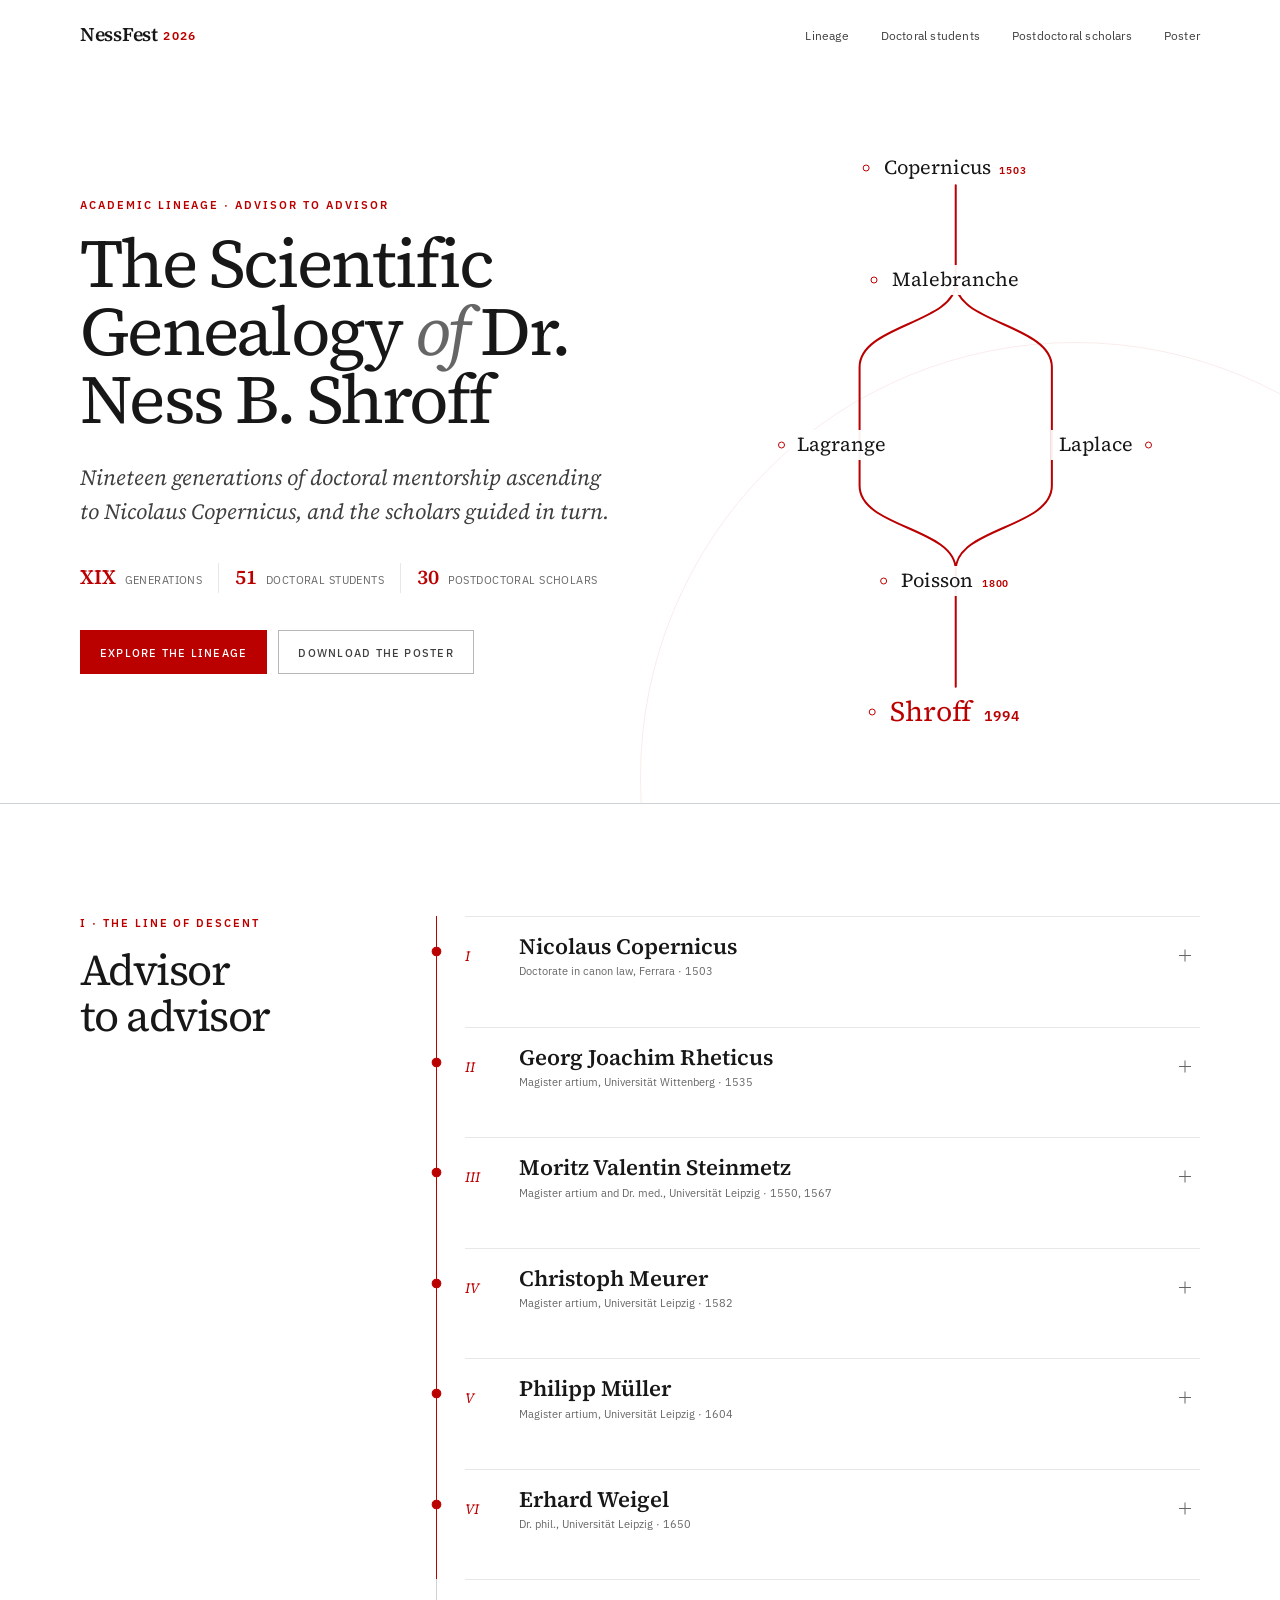
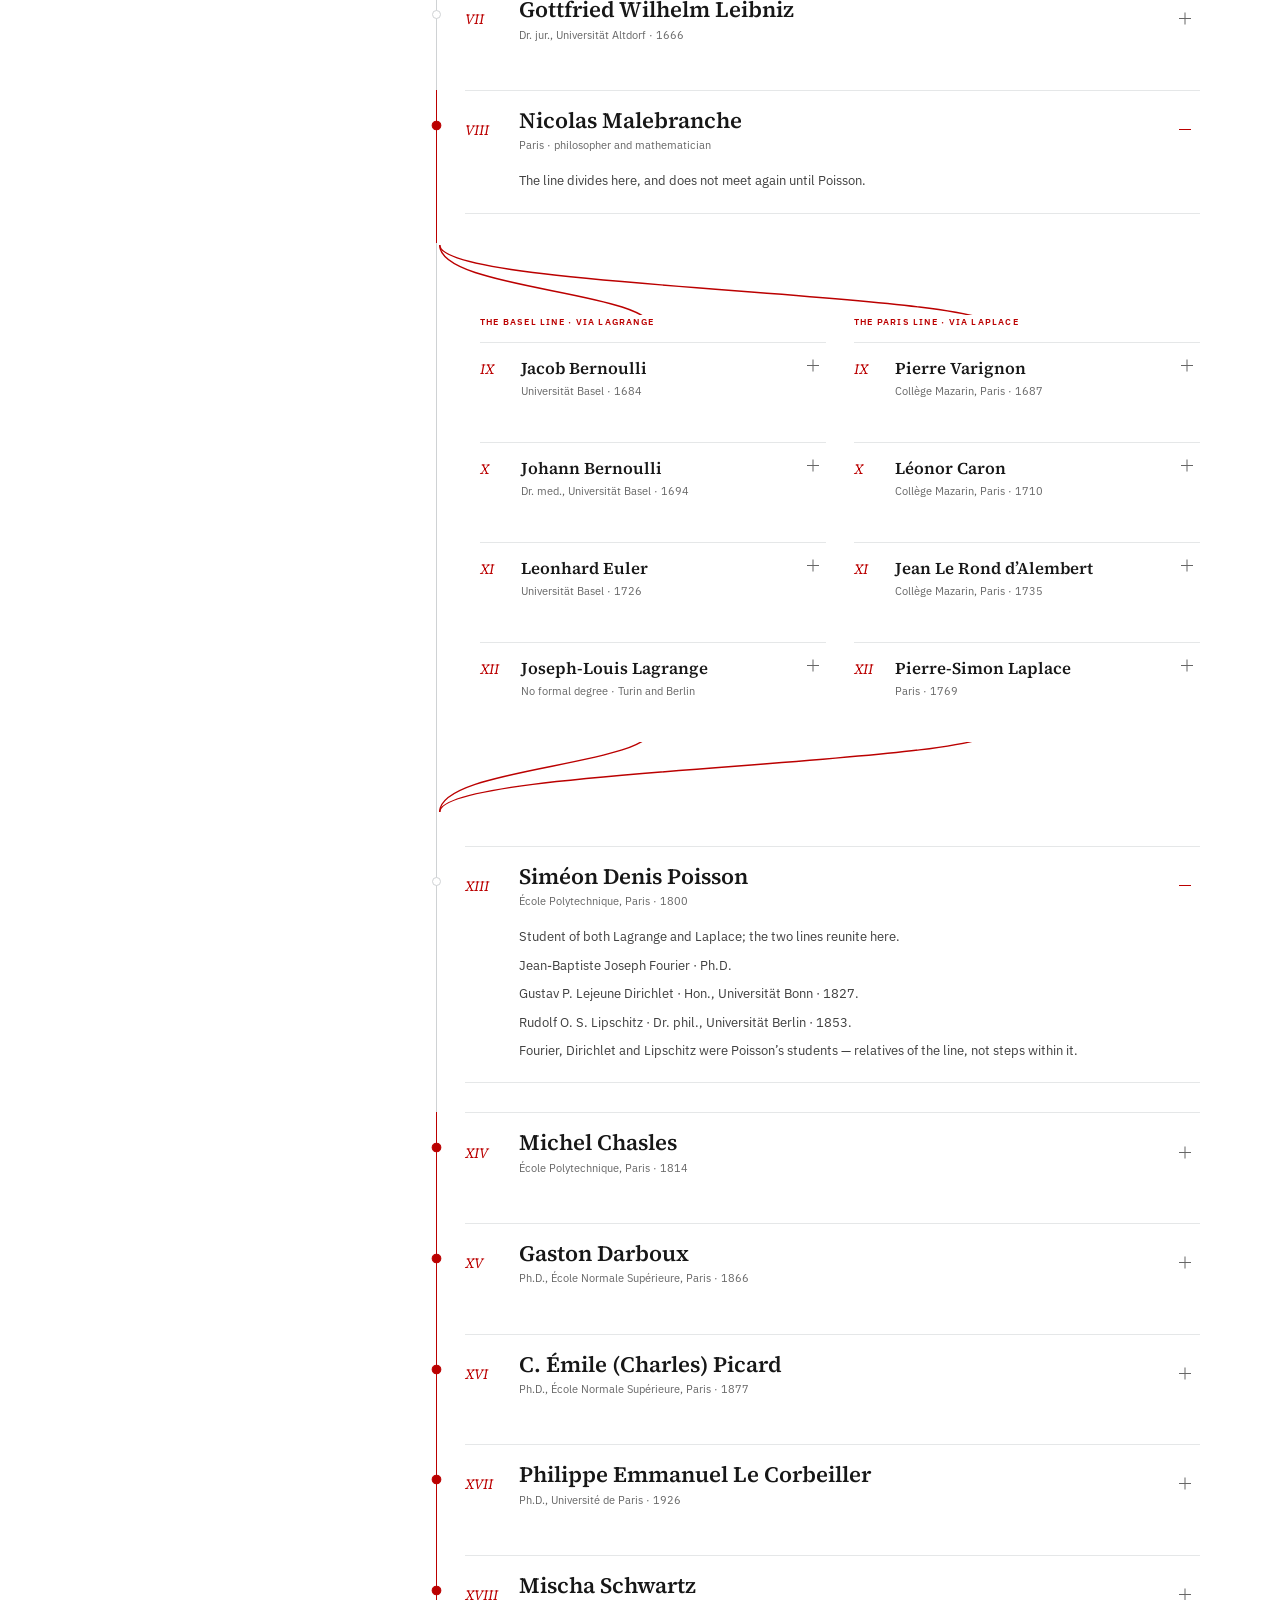
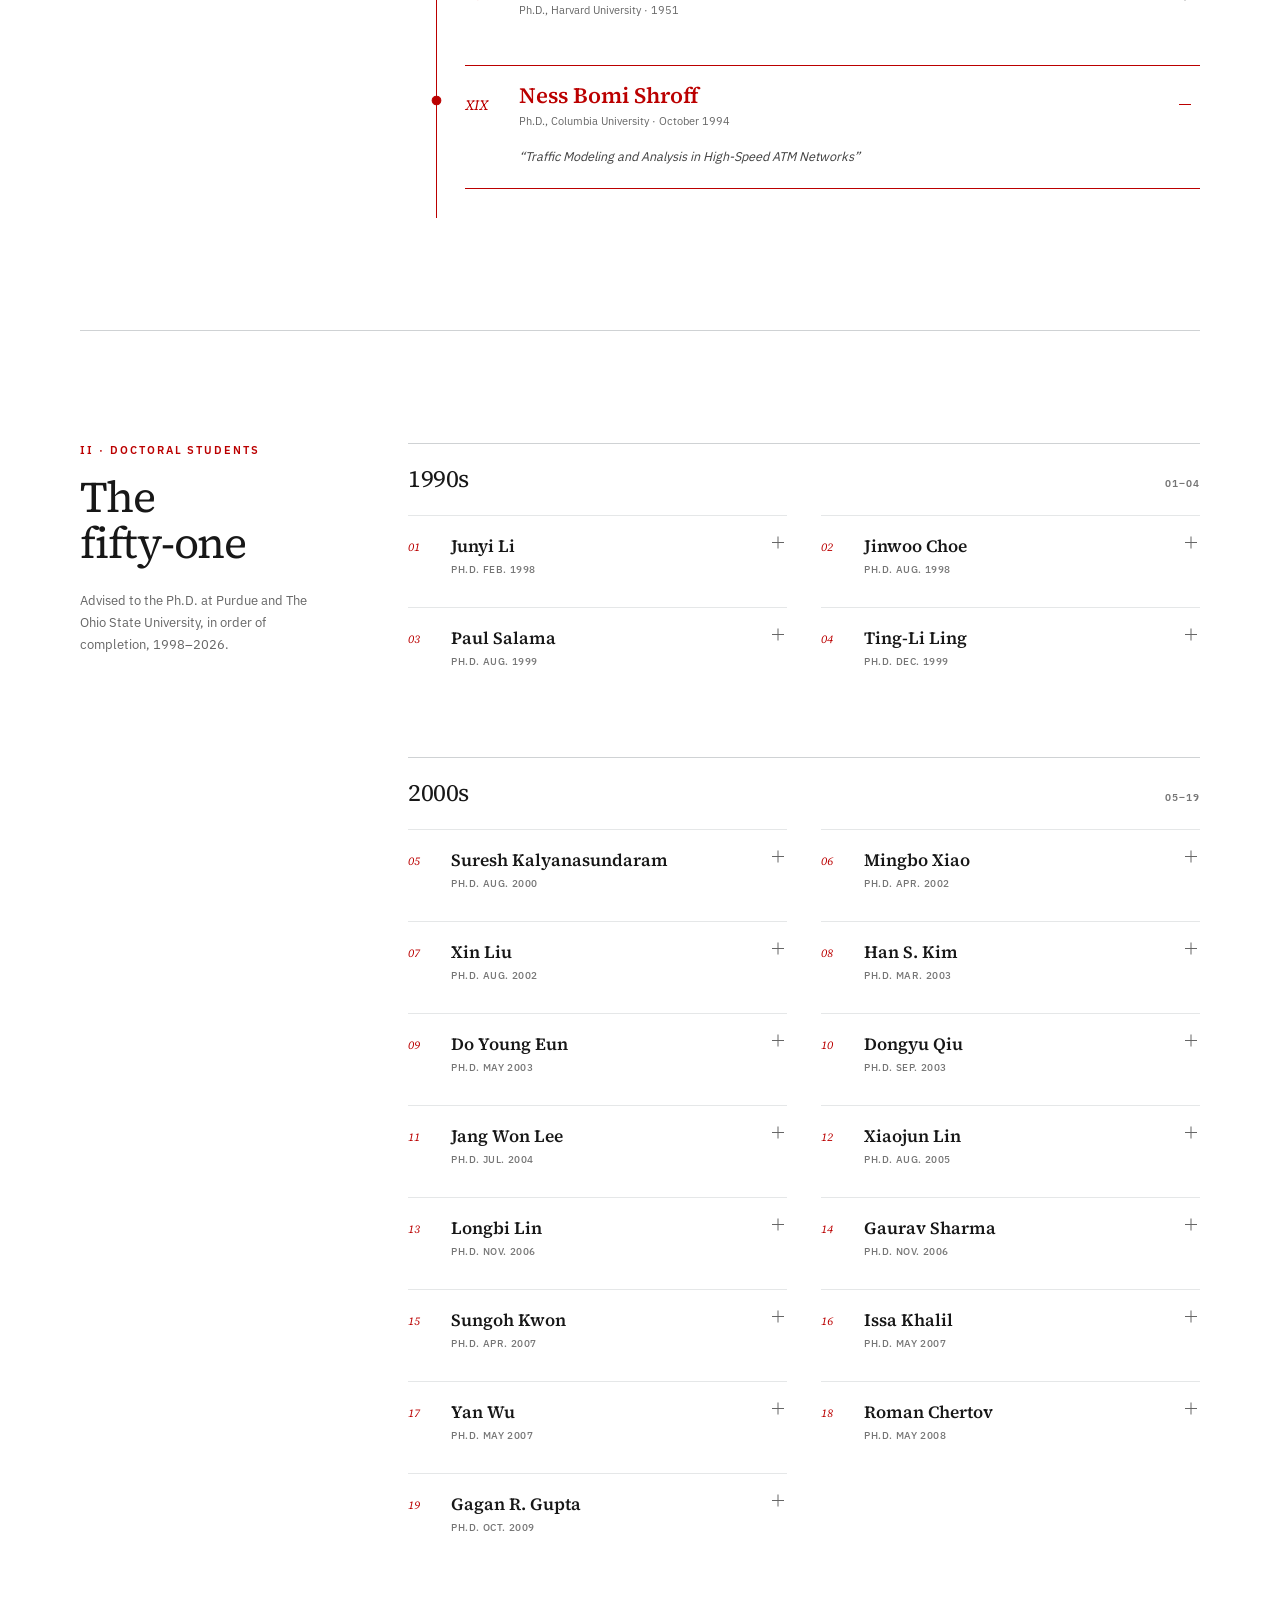
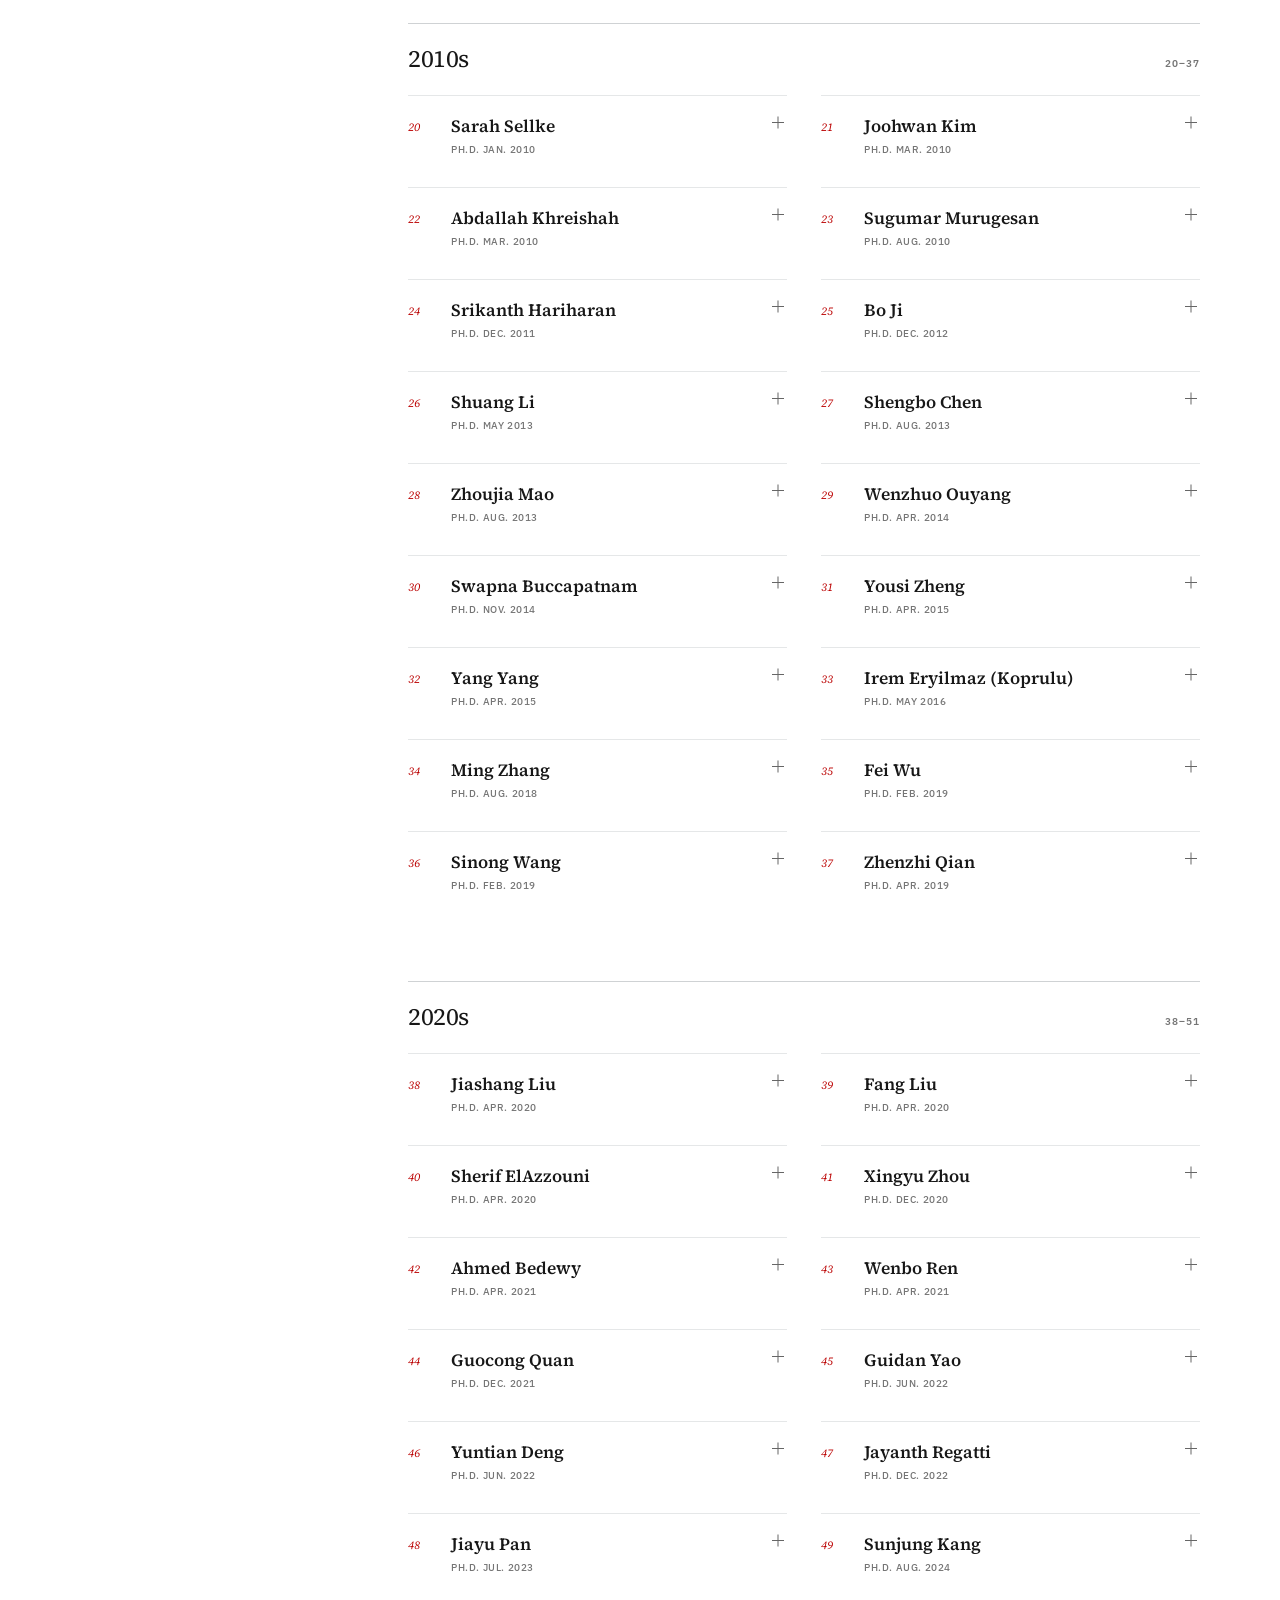
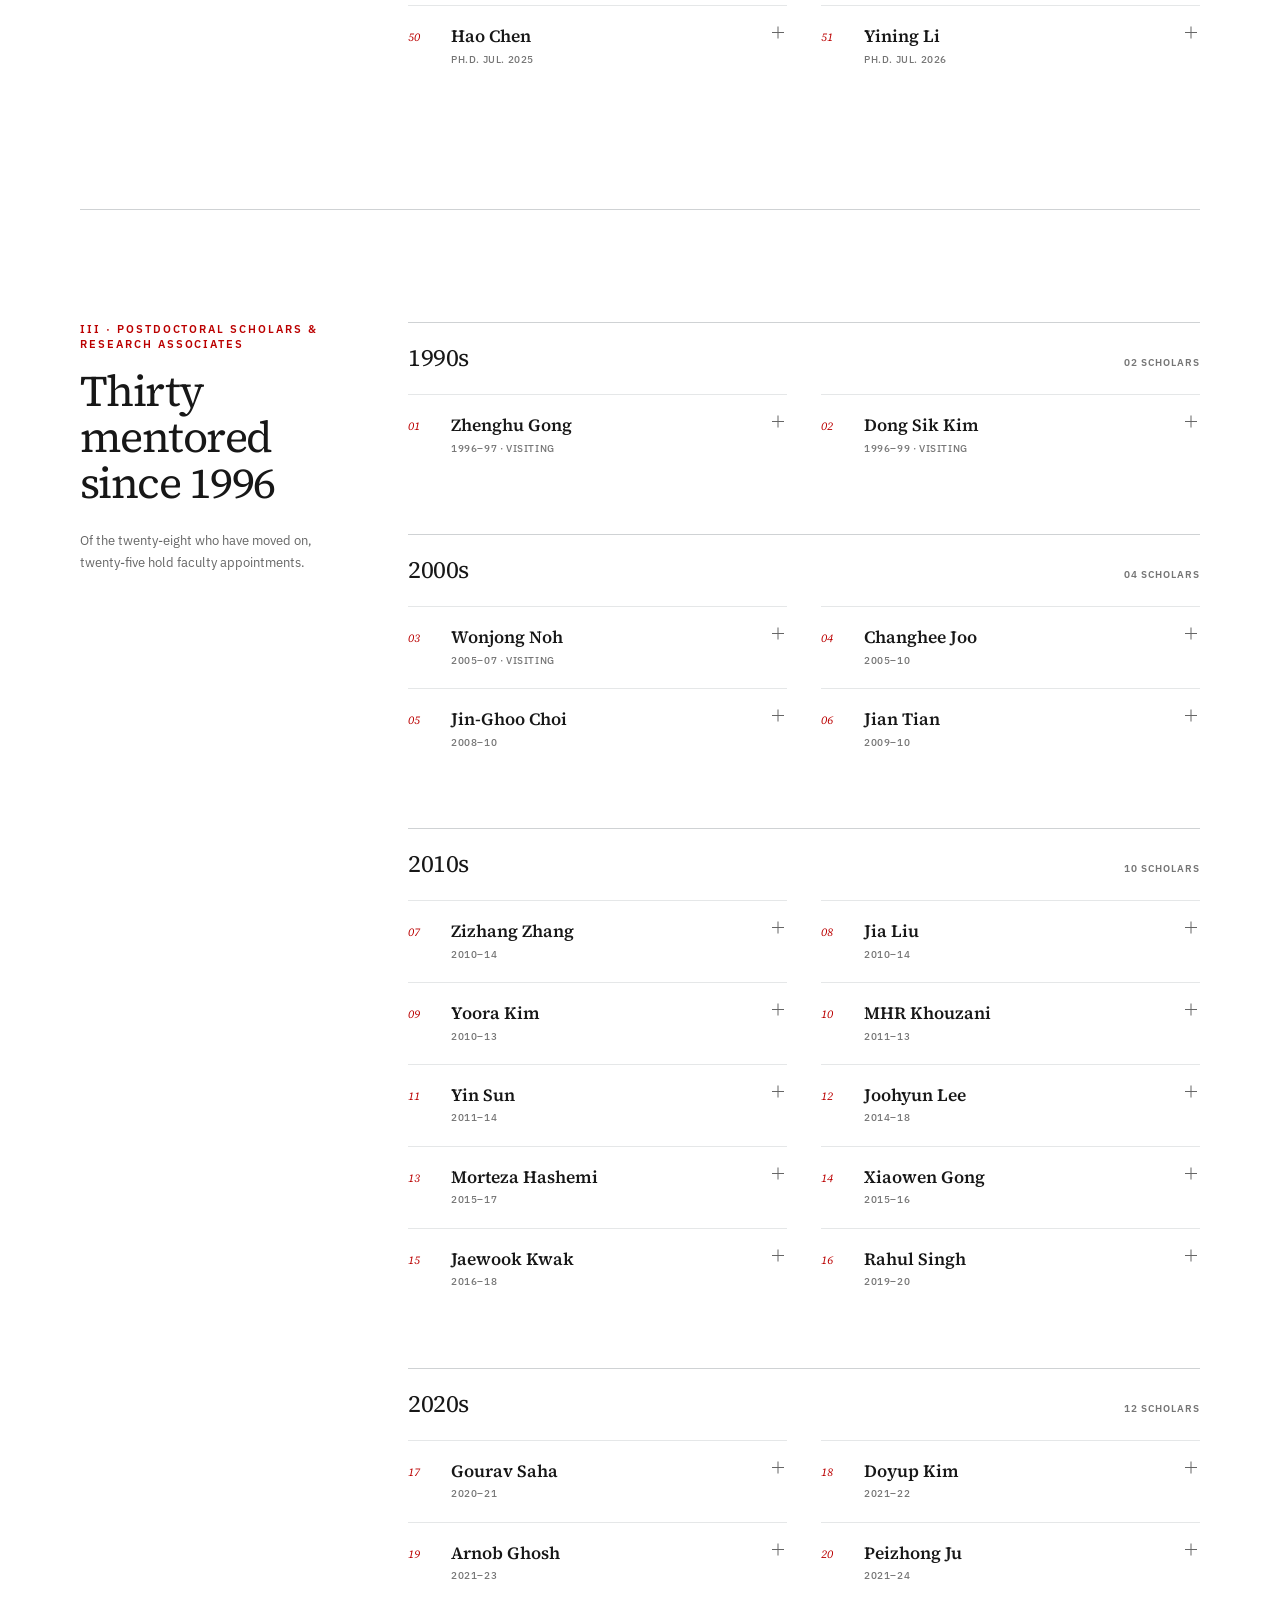
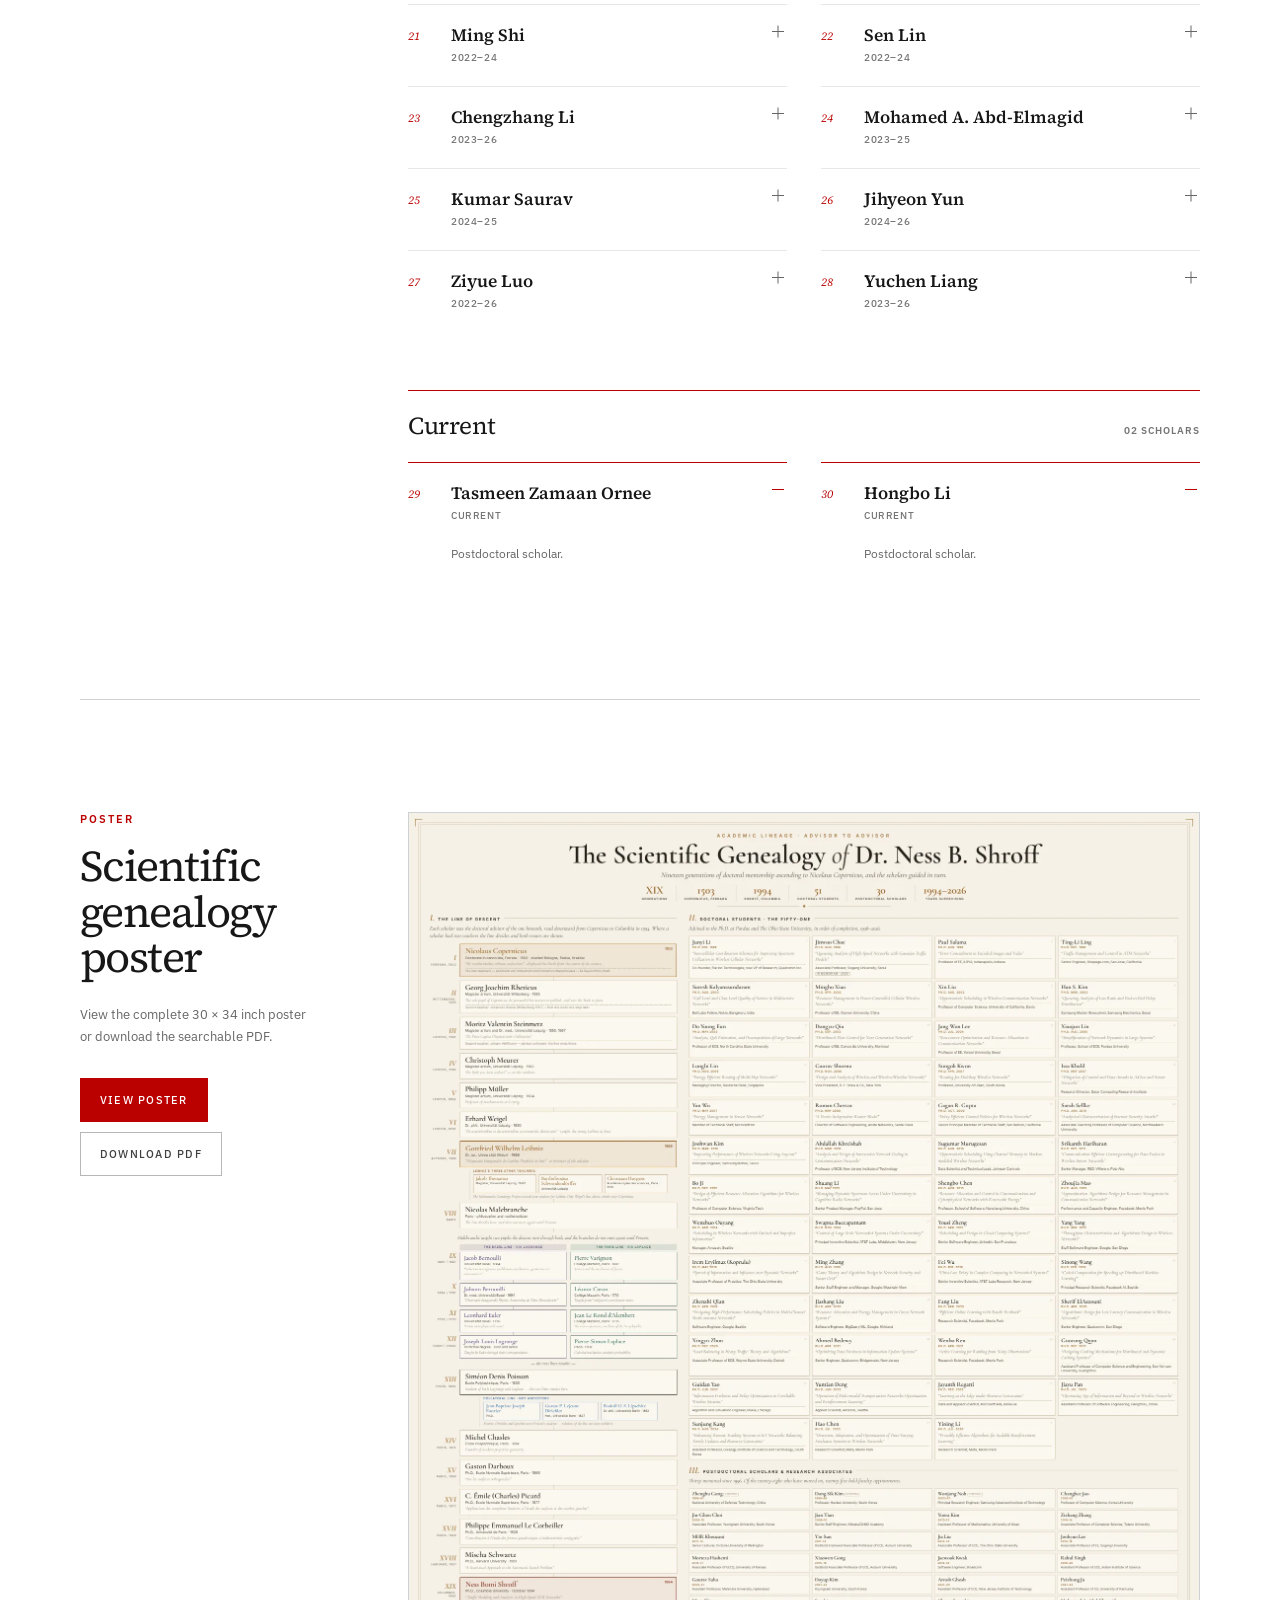
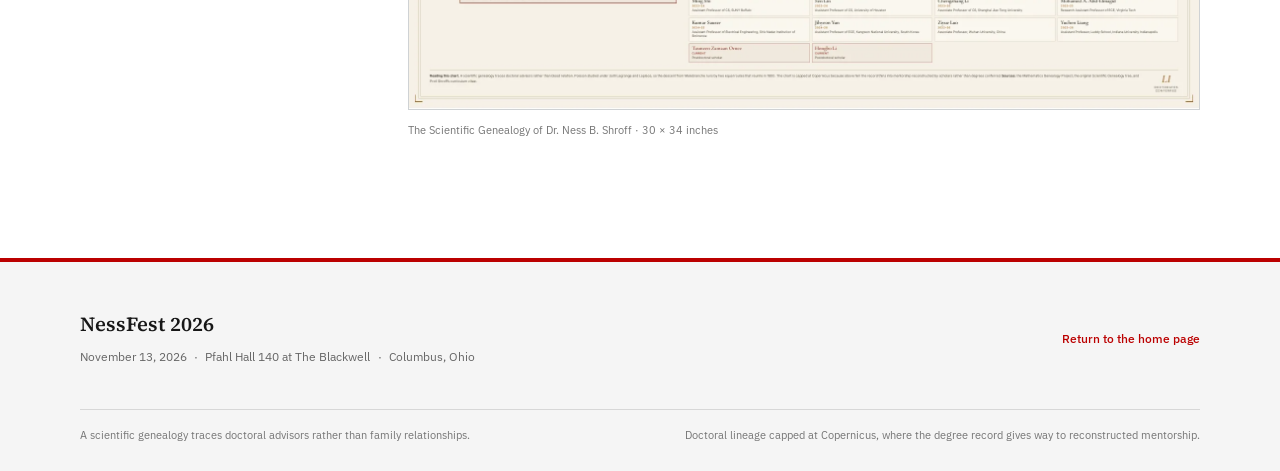
==== commit f353fbc2: "Align postdoctoral scholars by start year" ====
--- a/genealogy/index.html
+++ b/genealogy/index.html
@@ -1096,6 +1096,22 @@
               <details class="person-entry person-entry-compact">
                 <summary>
                   <span class="person-index">07</span>
+                  <span class="person-summary"><strong>Zizhang Zhang</strong><span>2010–14</span></span>
+                  <span class="disclosure-mark" aria-hidden="true"></span>
+                </summary>
+                <div class="person-detail"><p>Associate Professor of Computer Science, Tulane University.</p></div>
+              </details>
+              <details class="person-entry person-entry-compact">
+                <summary>
+                  <span class="person-index">08</span>
+                  <span class="person-summary"><strong>Jia Liu</strong><span>2010–14</span></span>
+                  <span class="disclosure-mark" aria-hidden="true"></span>
+                </summary>
+                <div class="person-detail"><p>Associate Professor of ECE, The Ohio State University.</p></div>
+              </details>
+              <details class="person-entry person-entry-compact">
+                <summary>
+                  <span class="person-index">09</span>
                   <span class="person-summary"><strong>Yoora Kim</strong><span>2010–13</span></span>
                   <span class="disclosure-mark" aria-hidden="true"></span>
                 </summary>
@@ -1103,15 +1119,7 @@
               </details>
               <details class="person-entry person-entry-compact">
                 <summary>
-                  <span class="person-index">08</span>
-                  <span class="person-summary"><strong>Zizhang Zhang</strong><span>2010–14</span></span>
-                  <span class="disclosure-mark" aria-hidden="true"></span>
-                </summary>
-                <div class="person-detail"><p>Associate Professor of Computer Science, Tulane University.</p></div>
-              </details>
-              <details class="person-entry person-entry-compact">
-                <summary>
-                  <span class="person-index">09</span>
+                  <span class="person-index">10</span>
                   <span class="person-summary"><strong>MHR Khouzani</strong><span>2011–13</span></span>
                   <span class="disclosure-mark" aria-hidden="true"></span>
                 </summary>
@@ -1119,19 +1127,11 @@
               </details>
               <details class="person-entry person-entry-compact">
                 <summary>
-                  <span class="person-index">10</span>
+                  <span class="person-index">11</span>
                   <span class="person-summary"><strong>Yin Sun</strong><span>2011–14</span></span>
                   <span class="disclosure-mark" aria-hidden="true"></span>
                 </summary>
                 <div class="person-detail"><p>Godbold Endowed Associate Professor of ECE, Auburn University.</p></div>
-              </details>
-              <details class="person-entry person-entry-compact">
-                <summary>
-                  <span class="person-index">11</span>
-                  <span class="person-summary"><strong>Jia Liu</strong><span>2010–14</span></span>
-                  <span class="disclosure-mark" aria-hidden="true"></span>
-                </summary>
-                <div class="person-detail"><p>Associate Professor of ECE, The Ohio State University.</p></div>
               </details>
               <details class="person-entry person-entry-compact">
                 <summary>
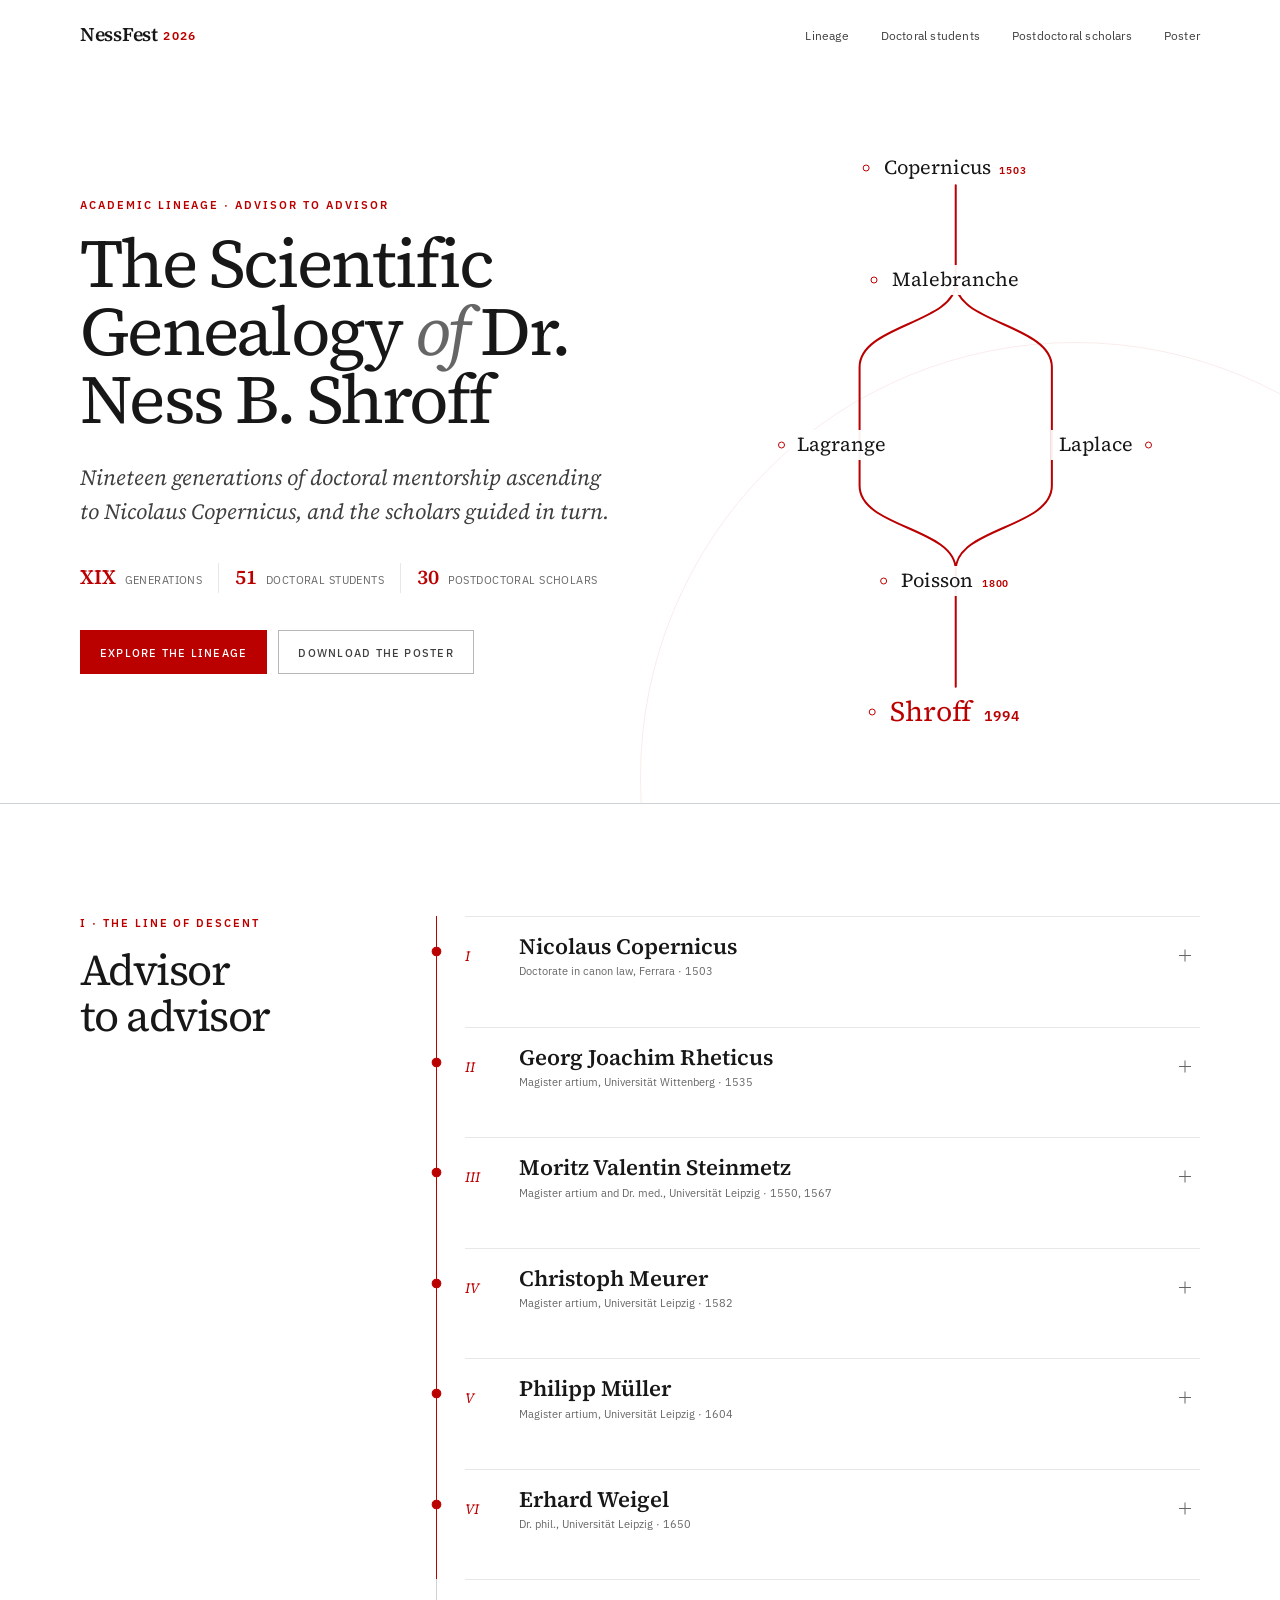
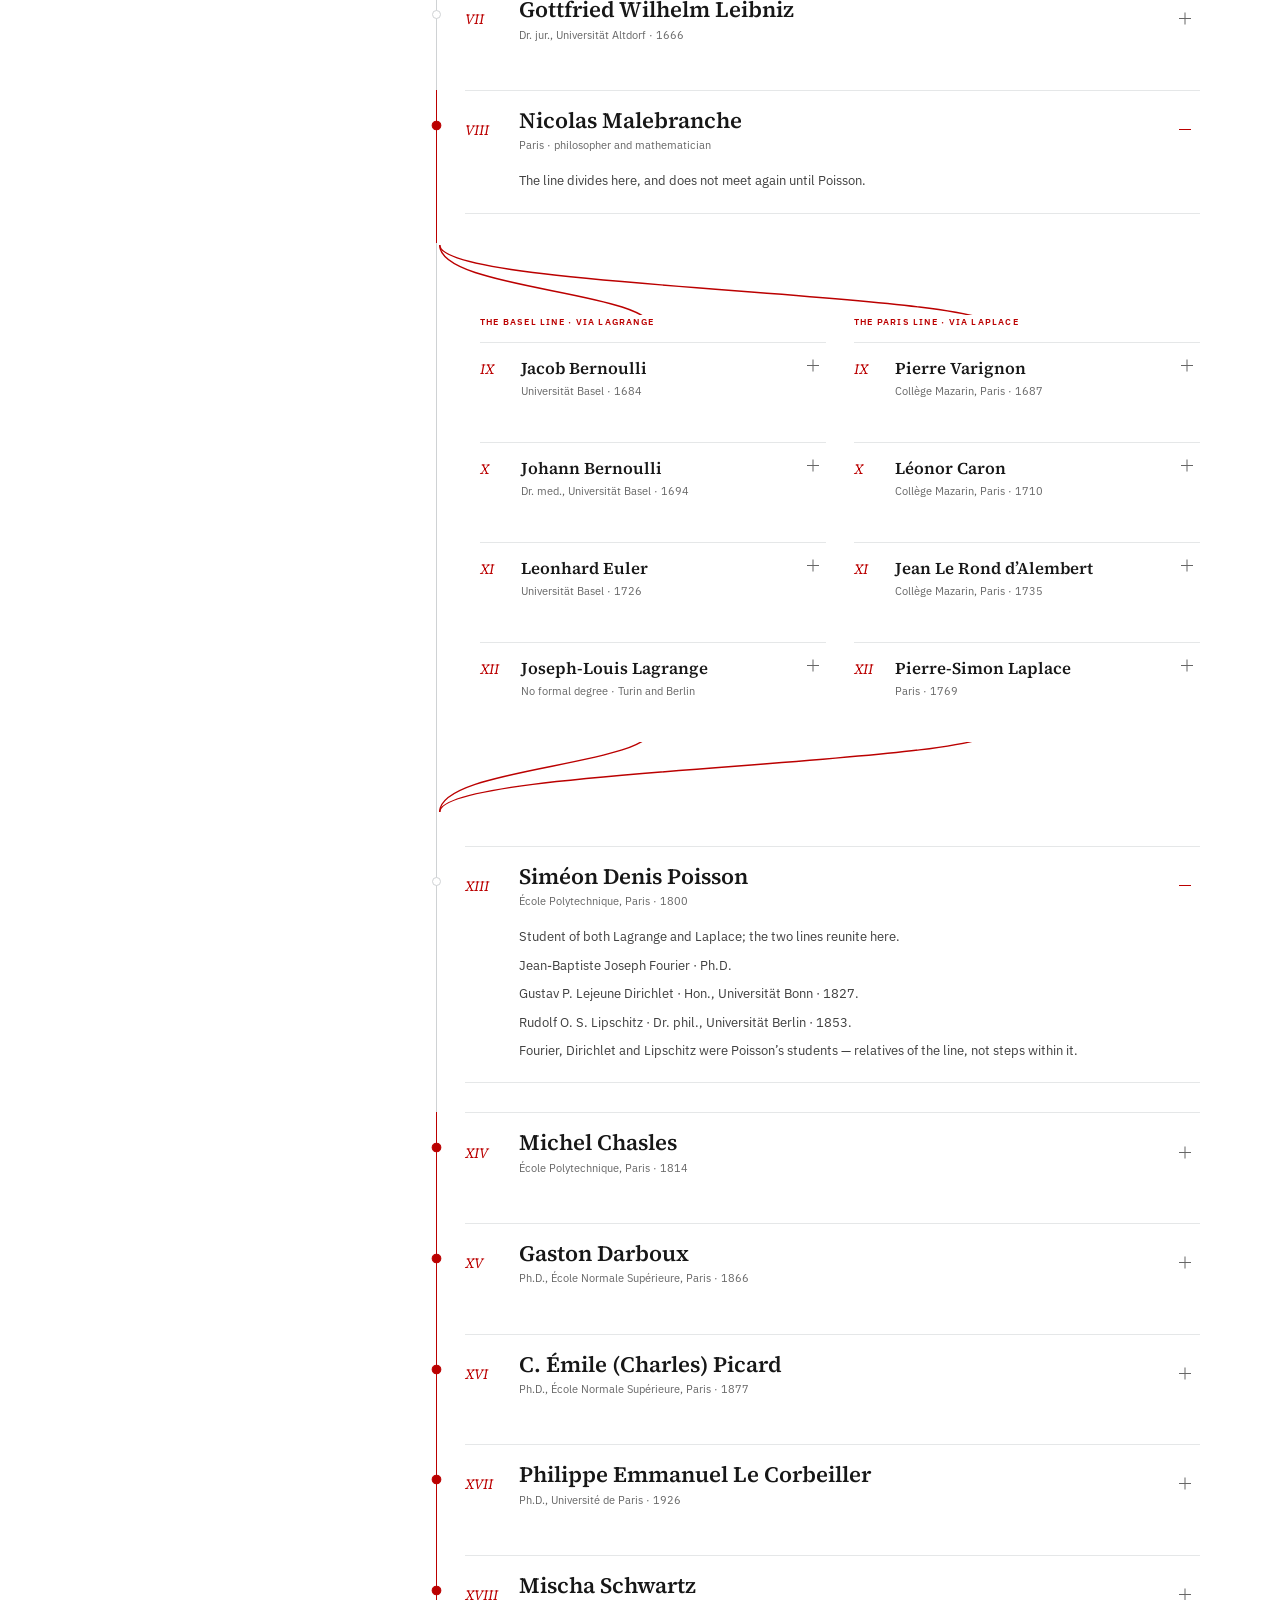
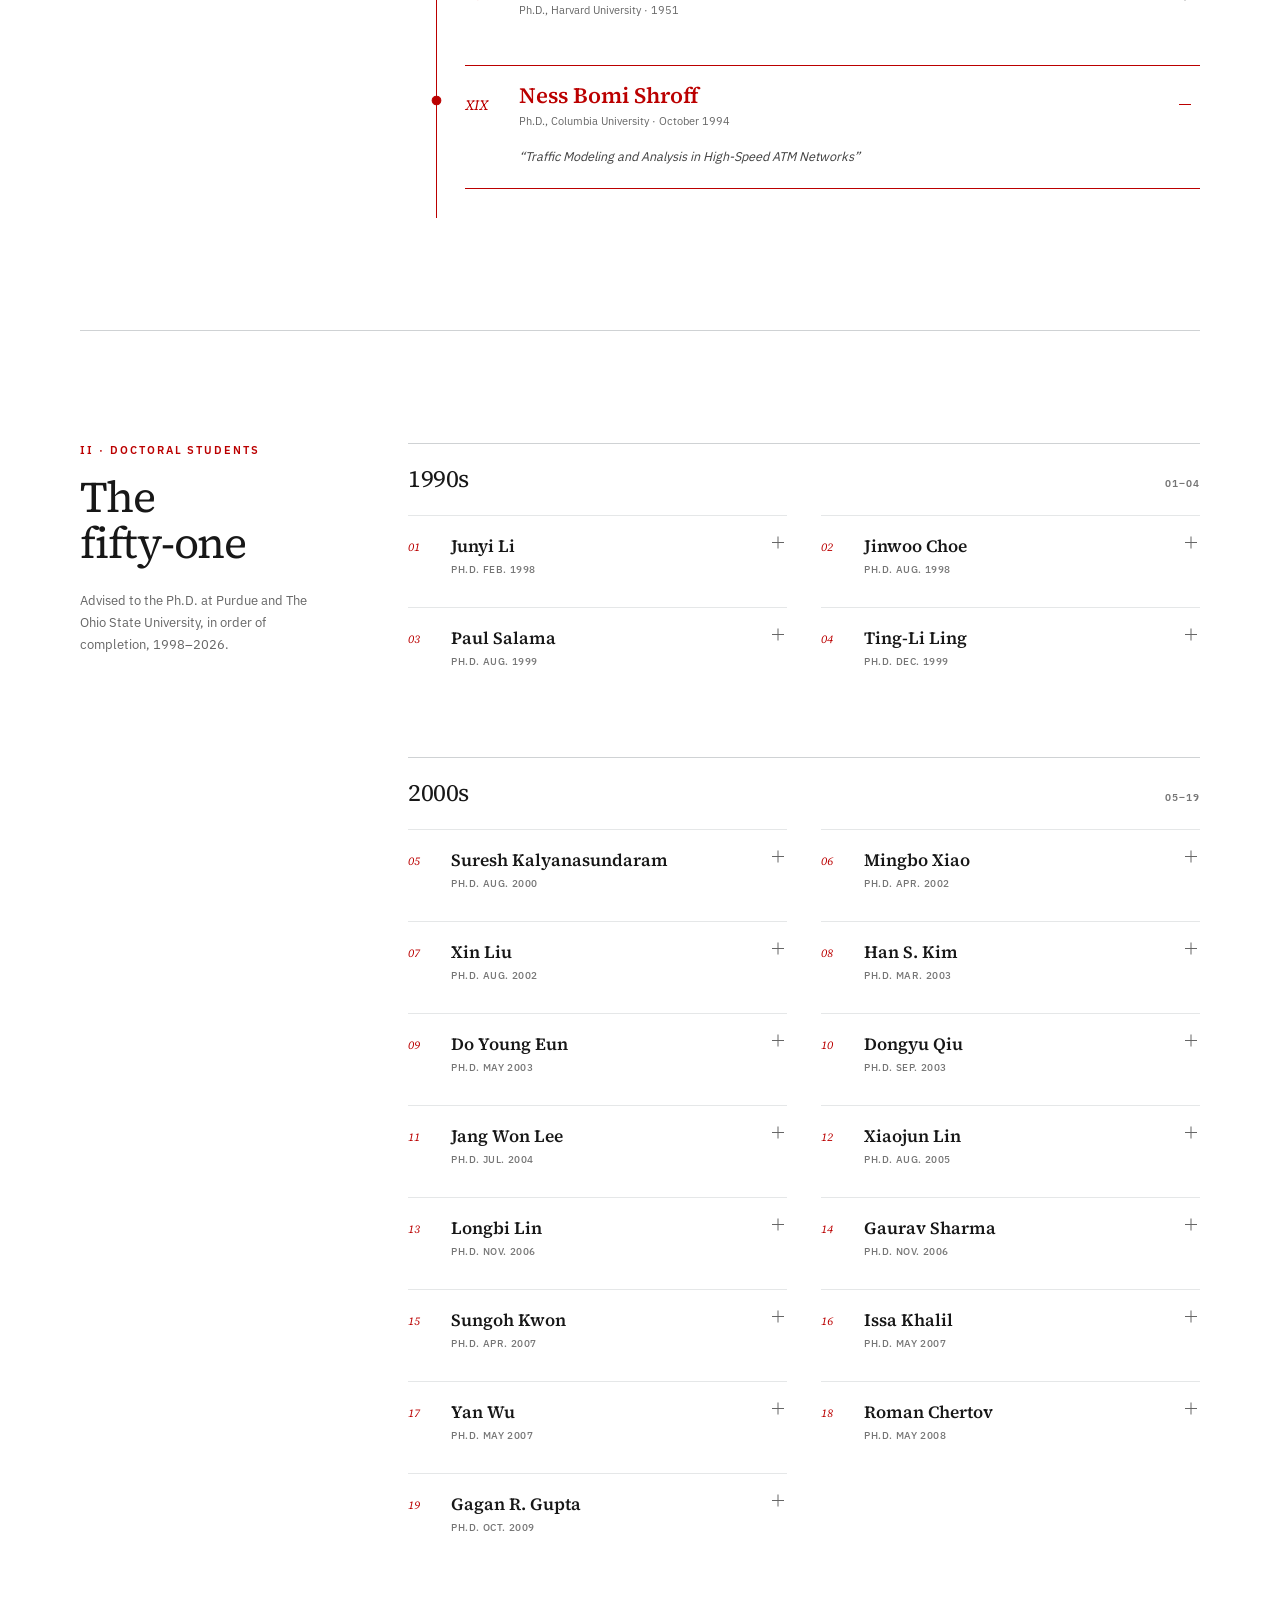
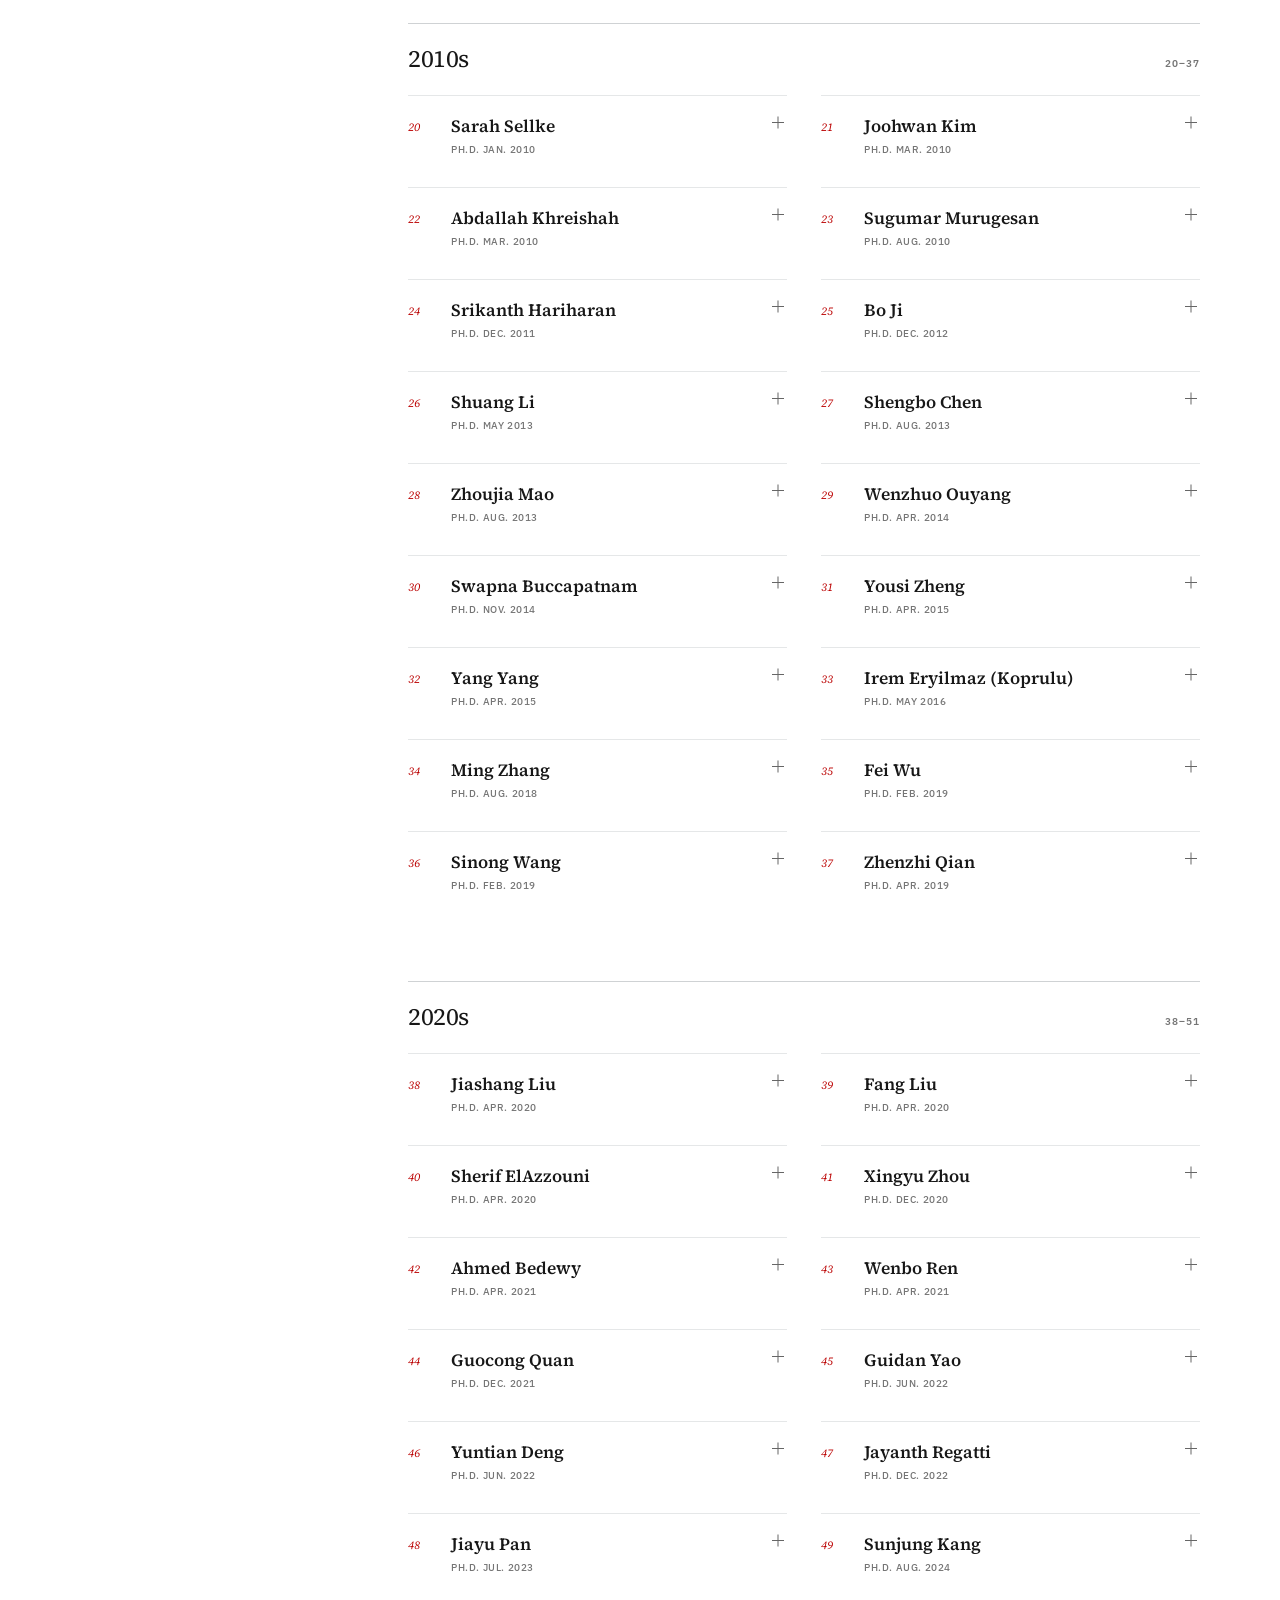
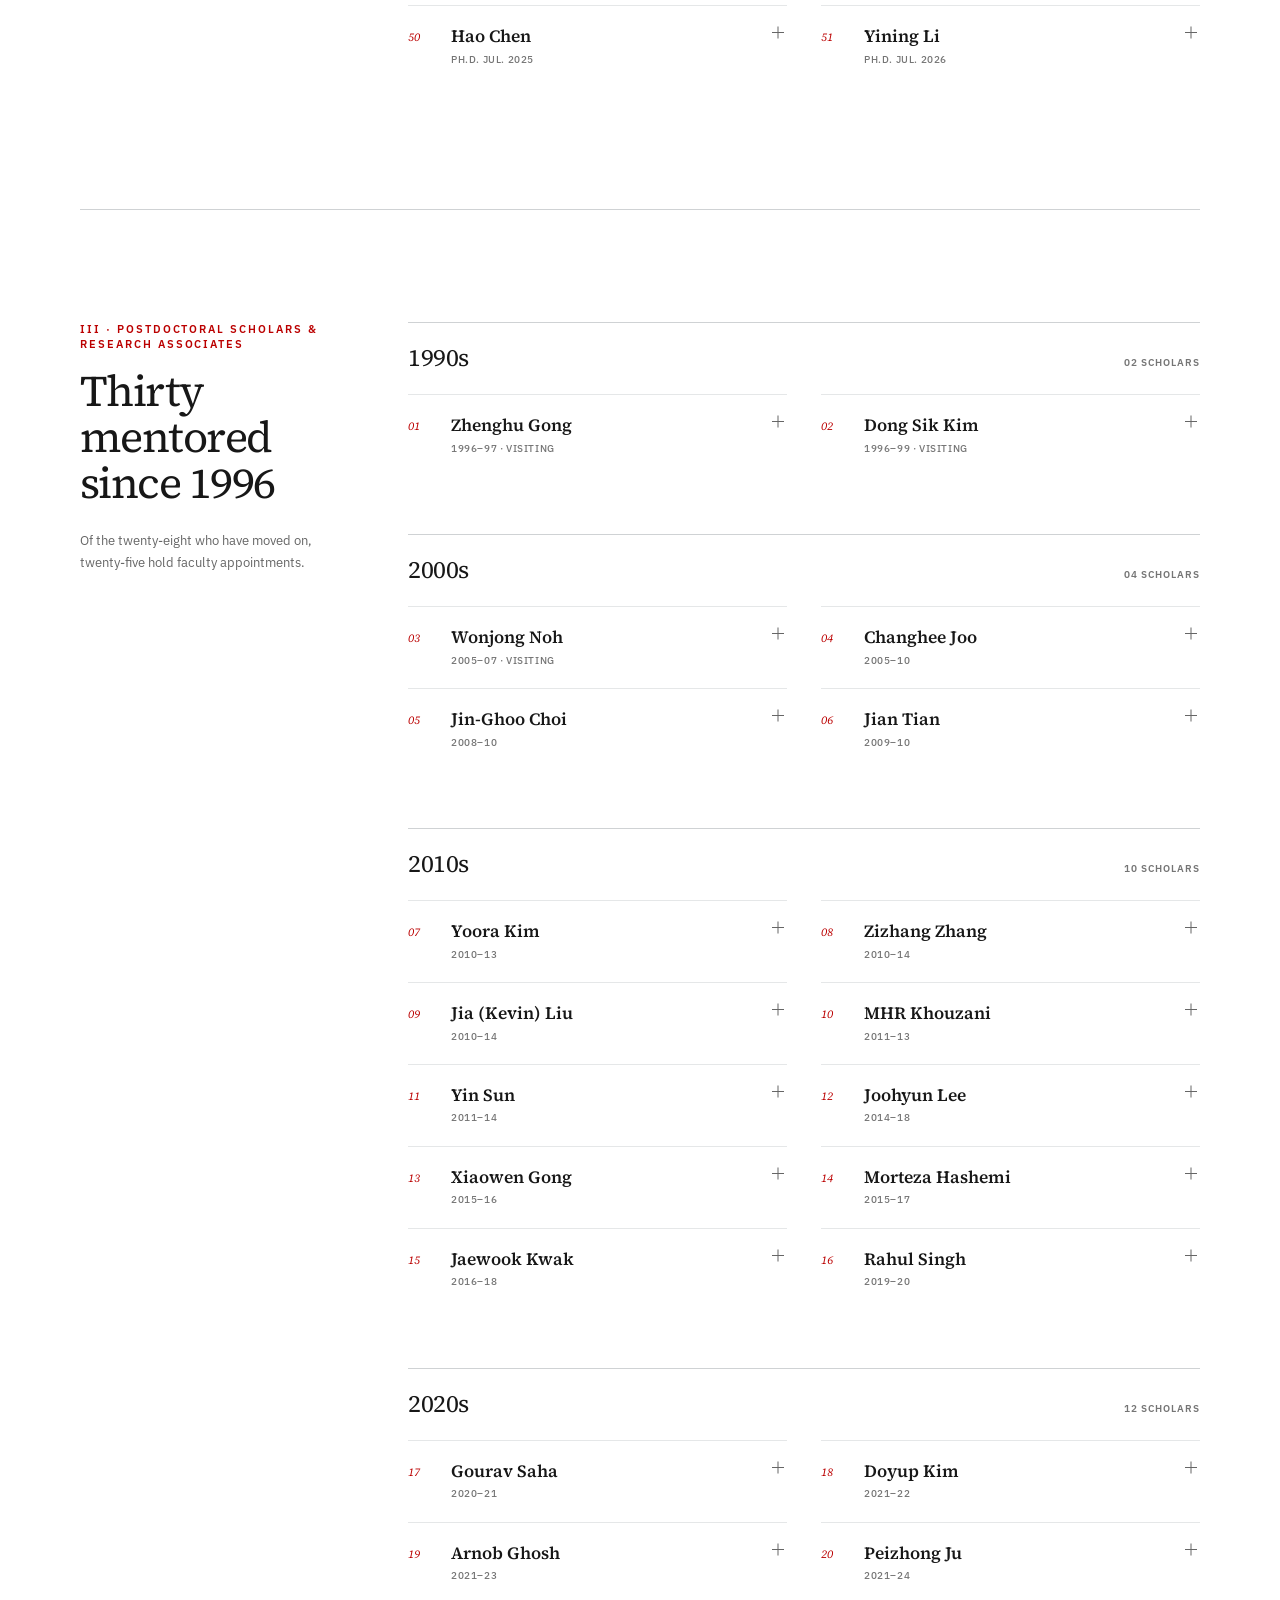
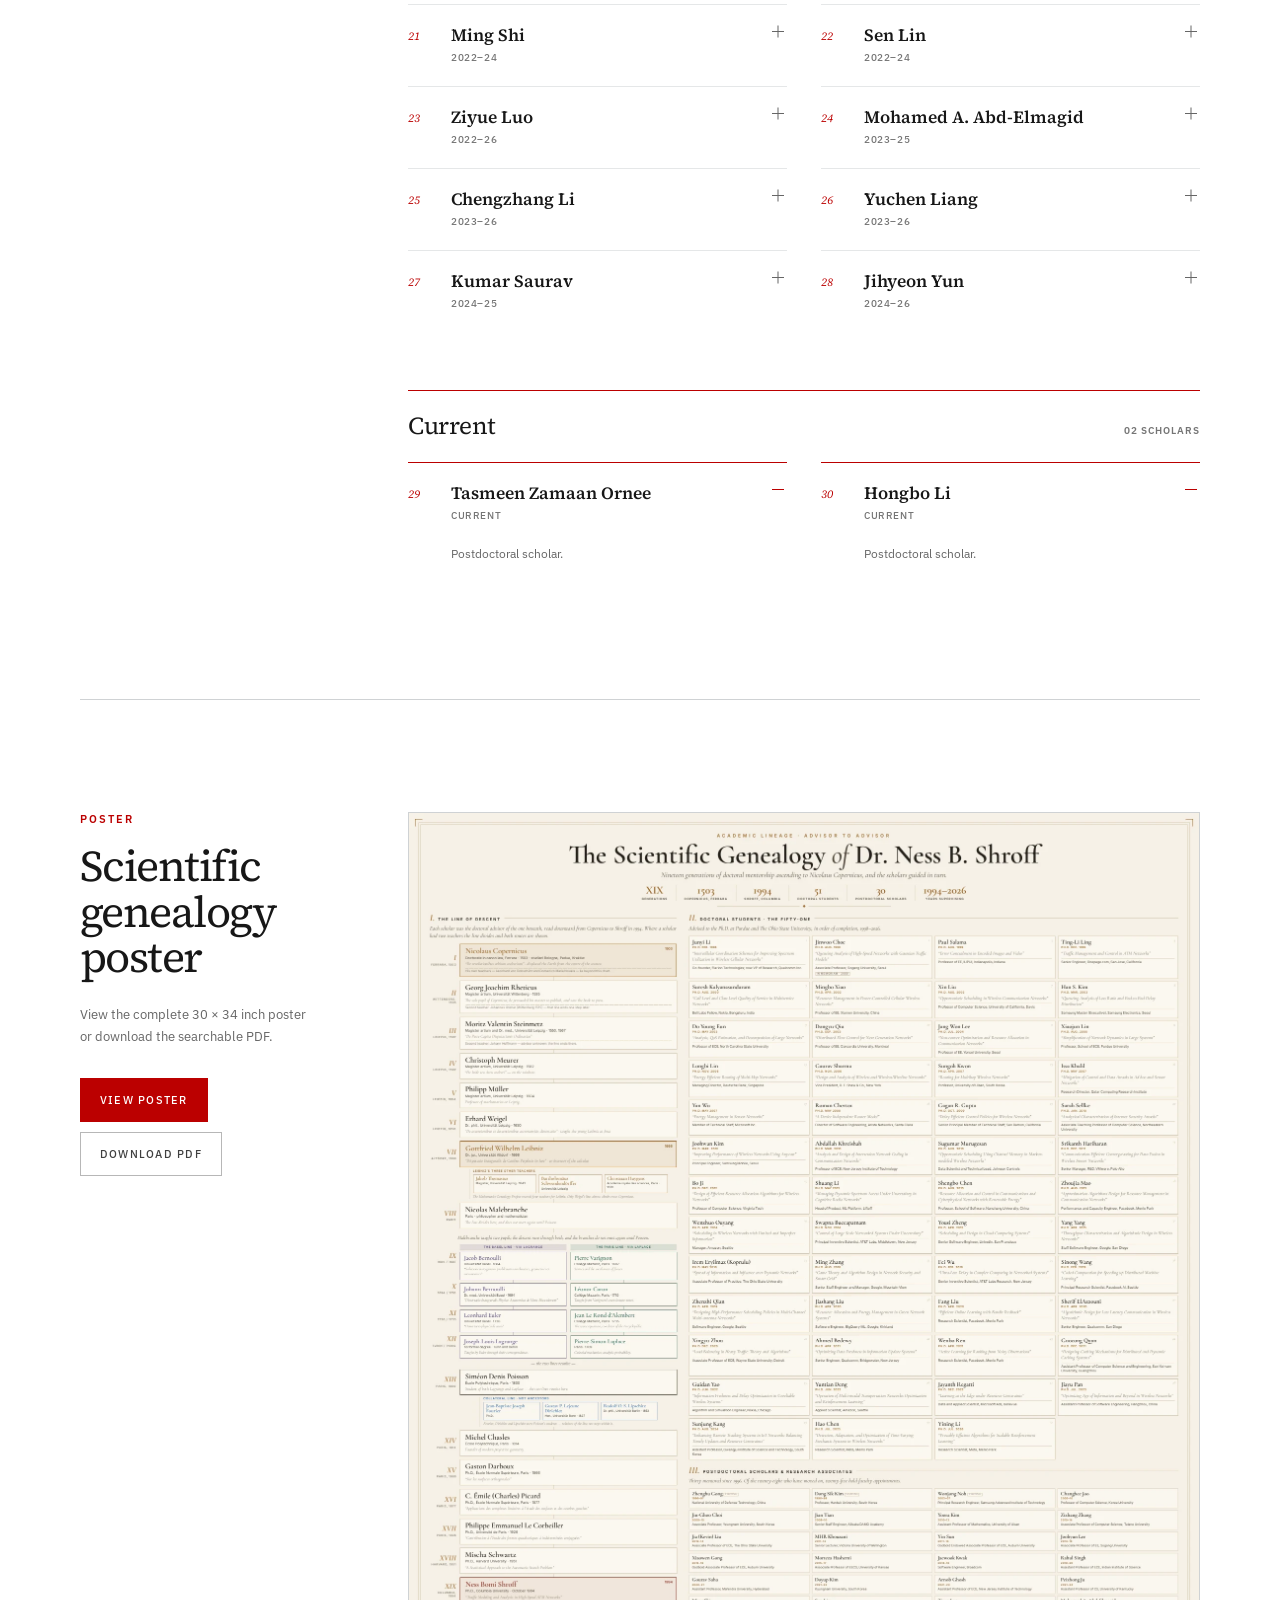
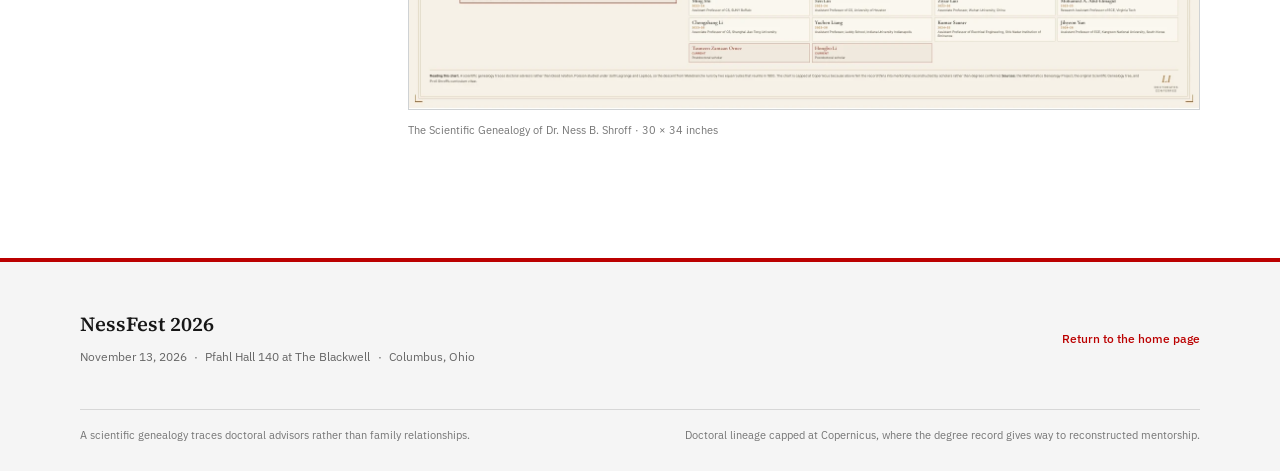
==== commit 0b439ec4: "Update genealogy poster and scholar order" ====
--- a/genealogy/index.html
+++ b/genealogy/index.html
@@ -14,7 +14,7 @@
       property="og:description"
       content="Nineteen generations of doctoral mentorship and the scholars guided in turn."
     />
-    <meta property="og:image" content="https://nessfest.github.io/assets/images/shroff-genealogy-poster.webp" />
+    <meta property="og:image" content="https://nessfest.github.io/assets/images/shroff-genealogy-poster.webp?v=20260829" />
     <title>The Scientific Genealogy of Dr. Ness B. Shroff · NessFest 2026</title>
     <link rel="icon" href="../assets/favicon.svg" type="image/svg+xml" />
     <link rel="preload" href="../assets/fonts/source-serif-4-400.ttf" as="font" type="font/ttf" crossorigin />
@@ -80,7 +80,7 @@
               <a class="button button-primary" href="#lineage">Explore the lineage</a>
               <a
                 class="button button-secondary"
-                href="../assets/documents/shroff-scientific-genealogy.pdf"
+                href="../assets/documents/shroff-scientific-genealogy.pdf?v=20260829"
                 download
               >
                 Download the poster
@@ -1096,6 +1096,14 @@
               <details class="person-entry person-entry-compact">
                 <summary>
                   <span class="person-index">07</span>
+                  <span class="person-summary"><strong>Yoora Kim</strong><span>2010–13</span></span>
+                  <span class="disclosure-mark" aria-hidden="true"></span>
+                </summary>
+                <div class="person-detail"><p>Assistant Professor of Mathematics, University of Ulsan.</p></div>
+              </details>
+              <details class="person-entry person-entry-compact">
+                <summary>
+                  <span class="person-index">08</span>
                   <span class="person-summary"><strong>Zizhang Zhang</strong><span>2010–14</span></span>
                   <span class="disclosure-mark" aria-hidden="true"></span>
                 </summary>
@@ -1103,19 +1111,11 @@
               </details>
               <details class="person-entry person-entry-compact">
                 <summary>
-                  <span class="person-index">08</span>
-                  <span class="person-summary"><strong>Jia Liu</strong><span>2010–14</span></span>
+                  <span class="person-index">09</span>
+                  <span class="person-summary"><strong>Jia (Kevin) Liu</strong><span>2010–14</span></span>
                   <span class="disclosure-mark" aria-hidden="true"></span>
                 </summary>
                 <div class="person-detail"><p>Associate Professor of ECE, The Ohio State University.</p></div>
-              </details>
-              <details class="person-entry person-entry-compact">
-                <summary>
-                  <span class="person-index">09</span>
-                  <span class="person-summary"><strong>Yoora Kim</strong><span>2010–13</span></span>
-                  <span class="disclosure-mark" aria-hidden="true"></span>
-                </summary>
-                <div class="person-detail"><p>Assistant Professor of Mathematics, University of Ulsan.</p></div>
               </details>
               <details class="person-entry person-entry-compact">
                 <summary>
@@ -1144,18 +1144,18 @@
               <details class="person-entry person-entry-compact">
                 <summary>
                   <span class="person-index">13</span>
+                  <span class="person-summary"><strong>Xiaowen Gong</strong><span>2015–16</span></span>
+                  <span class="disclosure-mark" aria-hidden="true"></span>
+                </summary>
+                <div class="person-detail"><p>Godbold Associate Professor of ECE, Auburn University.</p></div>
+              </details>
+              <details class="person-entry person-entry-compact">
+                <summary>
+                  <span class="person-index">14</span>
                   <span class="person-summary"><strong>Morteza Hashemi</strong><span>2015–17</span></span>
                   <span class="disclosure-mark" aria-hidden="true"></span>
                 </summary>
                 <div class="person-detail"><p>Associate Professor of EECS, University of Kansas.</p></div>
-              </details>
-              <details class="person-entry person-entry-compact">
-                <summary>
-                  <span class="person-index">14</span>
-                  <span class="person-summary"><strong>Xiaowen Gong</strong><span>2015–16</span></span>
-                  <span class="disclosure-mark" aria-hidden="true"></span>
-                </summary>
-                <div class="person-detail"><p>Godbold Associate Professor of ECE, Auburn University.</p></div>
               </details>
               <details class="person-entry person-entry-compact">
                 <summary>
@@ -1233,10 +1233,10 @@
               <details class="person-entry person-entry-compact">
                 <summary>
                   <span class="person-index">23</span>
-                  <span class="person-summary"><strong>Chengzhang Li</strong><span>2023–26</span></span>
-                  <span class="disclosure-mark" aria-hidden="true"></span>
-                </summary>
-                <div class="person-detail"><p>Associate Professor of CS, Shanghai Jiao Tong University.</p></div>
+                  <span class="person-summary"><strong>Ziyue Luo</strong><span>2022–26</span></span>
+                  <span class="disclosure-mark" aria-hidden="true"></span>
+                </summary>
+                <div class="person-detail"><p>Associate Professor, Wuhan University, China.</p></div>
               </details>
               <details class="person-entry person-entry-compact">
                 <summary>
@@ -1249,6 +1249,22 @@
               <details class="person-entry person-entry-compact">
                 <summary>
                   <span class="person-index">25</span>
+                  <span class="person-summary"><strong>Chengzhang Li</strong><span>2023–26</span></span>
+                  <span class="disclosure-mark" aria-hidden="true"></span>
+                </summary>
+                <div class="person-detail"><p>Associate Professor of CS, Shanghai Jiao Tong University.</p></div>
+              </details>
+              <details class="person-entry person-entry-compact">
+                <summary>
+                  <span class="person-index">26</span>
+                  <span class="person-summary"><strong>Yuchen Liang</strong><span>2023–26</span></span>
+                  <span class="disclosure-mark" aria-hidden="true"></span>
+                </summary>
+                <div class="person-detail"><p>Assistant Professor, Luddy School, Indiana University Indianapolis.</p></div>
+              </details>
+              <details class="person-entry person-entry-compact">
+                <summary>
+                  <span class="person-index">27</span>
                   <span class="person-summary"><strong>Kumar Saurav</strong><span>2024–25</span></span>
                   <span class="disclosure-mark" aria-hidden="true"></span>
                 </summary>
@@ -1256,27 +1272,11 @@
               </details>
               <details class="person-entry person-entry-compact">
                 <summary>
-                  <span class="person-index">26</span>
+                  <span class="person-index">28</span>
                   <span class="person-summary"><strong>Jihyeon Yun</strong><span>2024–26</span></span>
                   <span class="disclosure-mark" aria-hidden="true"></span>
                 </summary>
                 <div class="person-detail"><p>Assistant Professor of ECE, Kangwon National University, South Korea.</p></div>
-              </details>
-              <details class="person-entry person-entry-compact">
-                <summary>
-                  <span class="person-index">27</span>
-                  <span class="person-summary"><strong>Ziyue Luo</strong><span>2022–26</span></span>
-                  <span class="disclosure-mark" aria-hidden="true"></span>
-                </summary>
-                <div class="person-detail"><p>Associate Professor, Wuhan University, China.</p></div>
-              </details>
-              <details class="person-entry person-entry-compact">
-                <summary>
-                  <span class="person-index">28</span>
-                  <span class="person-summary"><strong>Yuchen Liang</strong><span>2023–26</span></span>
-                  <span class="disclosure-mark" aria-hidden="true"></span>
-                </summary>
-                <div class="person-detail"><p>Assistant Professor, Luddy School, Indiana University Indianapolis.</p></div>
               </details>
             </div>
           </section>
@@ -1316,7 +1316,7 @@
           <div class="poster-actions">
             <a
               class="button button-primary"
-              href="../assets/documents/shroff-scientific-genealogy.pdf"
+              href="../assets/documents/shroff-scientific-genealogy.pdf?v=20260829"
               target="_blank"
               rel="noreferrer"
             >
@@ -1324,7 +1324,7 @@
             </a>
             <a
               class="button button-secondary"
-              href="../assets/documents/shroff-scientific-genealogy.pdf"
+              href="../assets/documents/shroff-scientific-genealogy.pdf?v=20260829"
               download
             >
               Download PDF
@@ -1333,9 +1333,9 @@
         </div>
 
         <figure class="poster-preview">
-          <a href="../assets/documents/shroff-scientific-genealogy.pdf" target="_blank" rel="noreferrer">
+          <a href="../assets/documents/shroff-scientific-genealogy.pdf?v=20260829" target="_blank" rel="noreferrer">
             <img
-              src="../assets/images/shroff-genealogy-poster.webp"
+              src="../assets/images/shroff-genealogy-poster.webp?v=20260829"
               width="1600"
               height="1815"
               alt="The complete scientific genealogy poster for Dr. Ness B. Shroff"
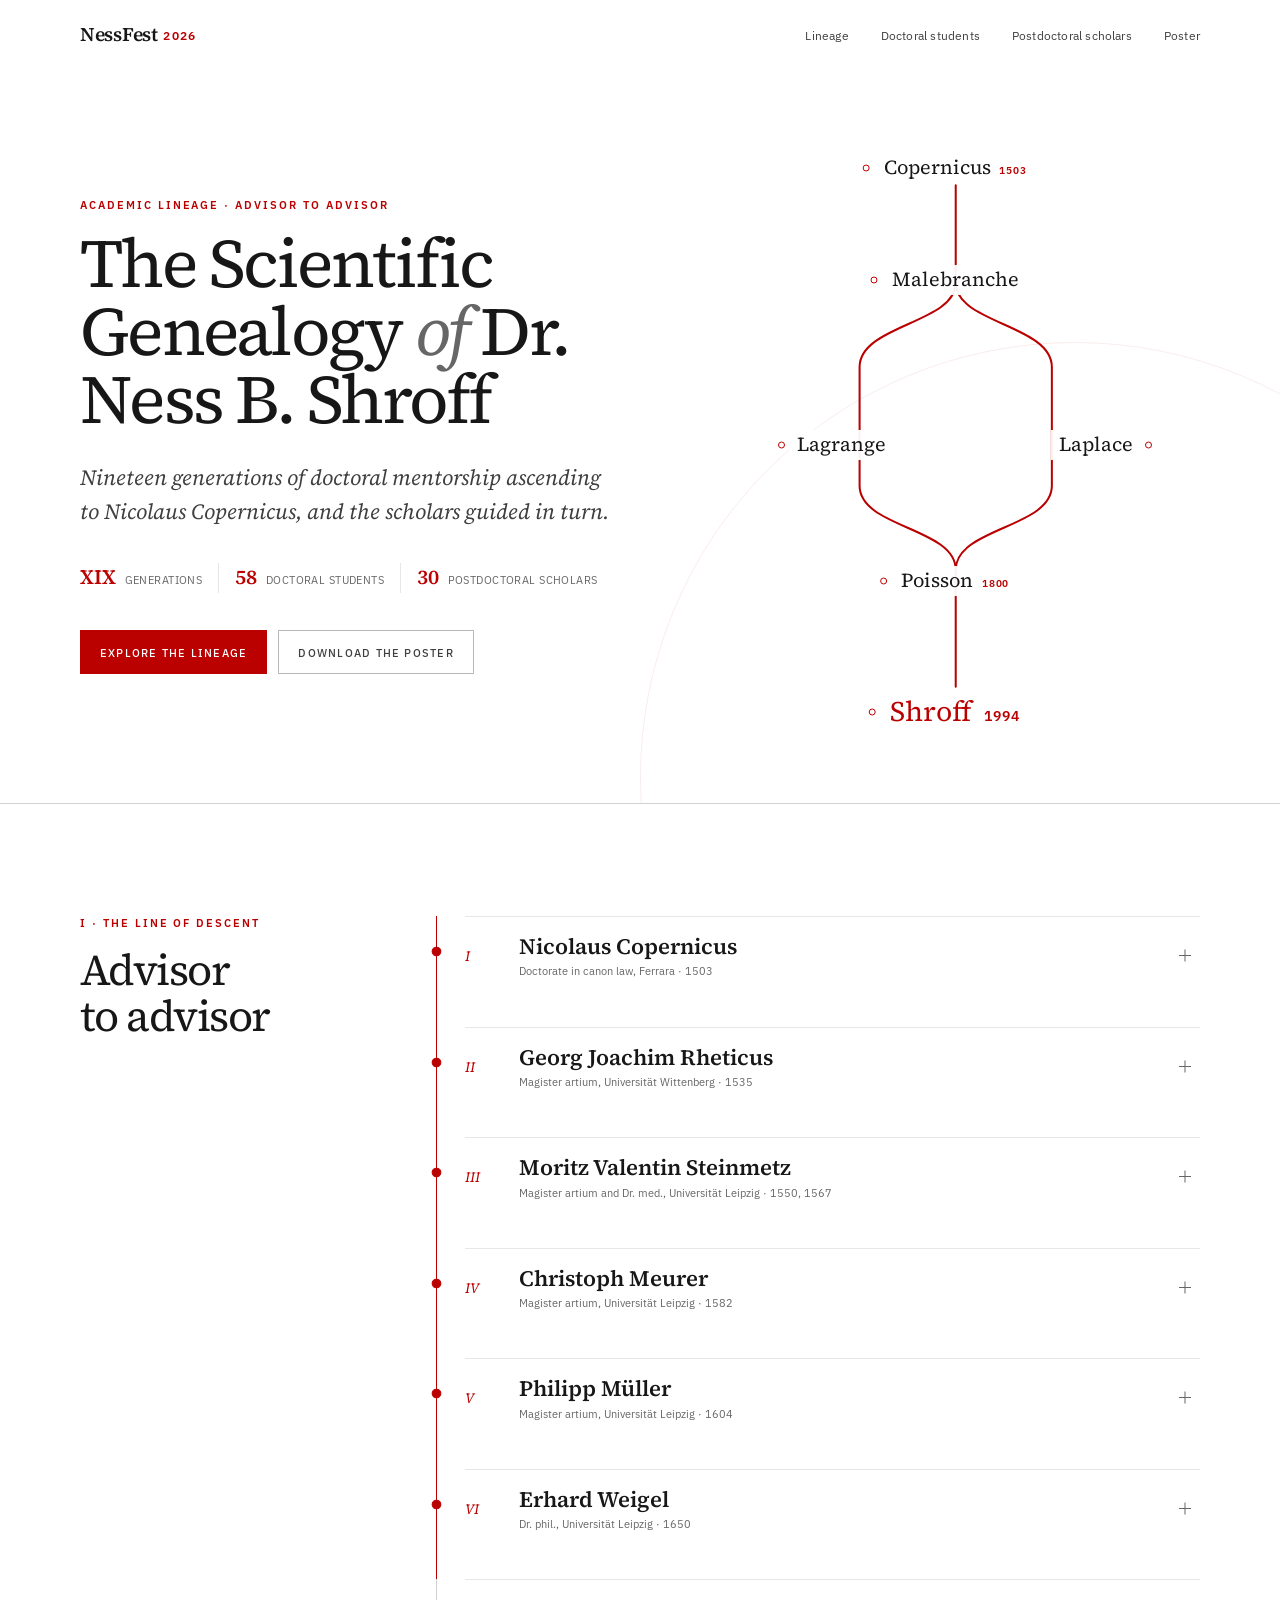
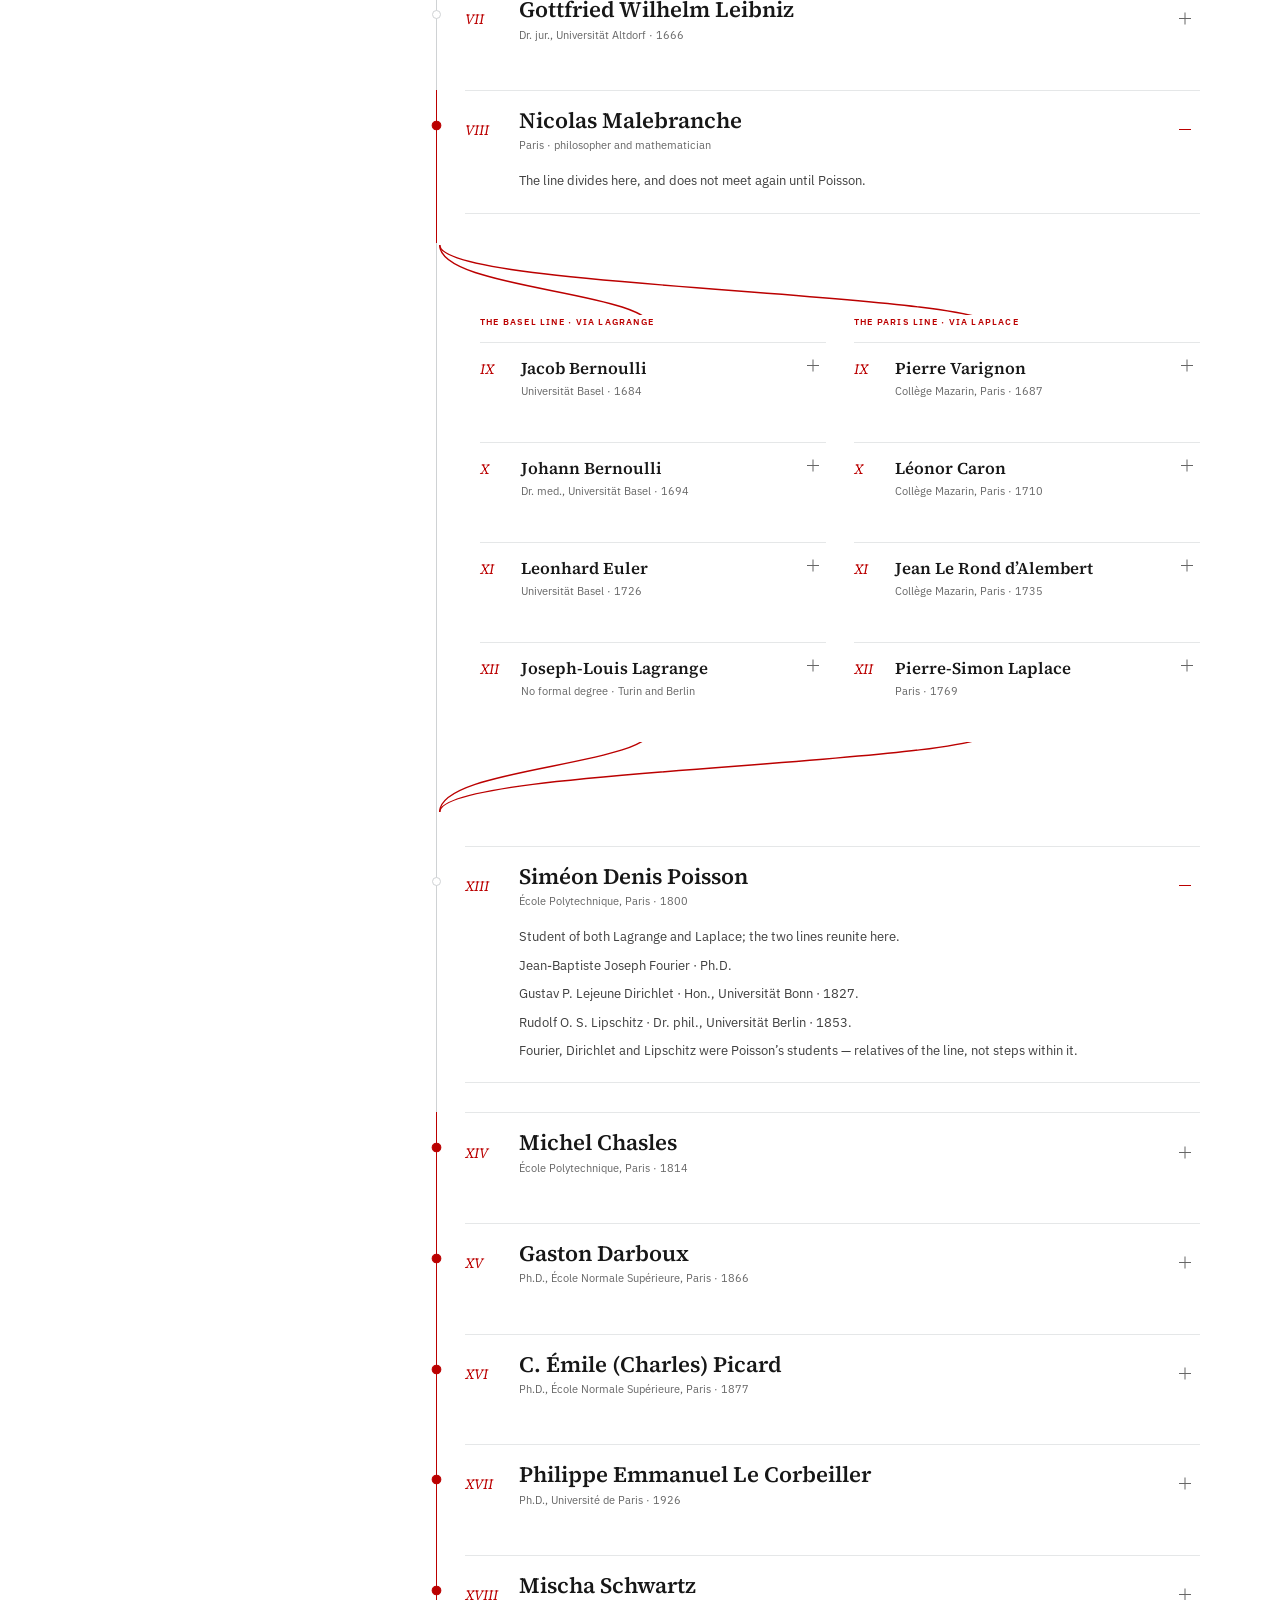
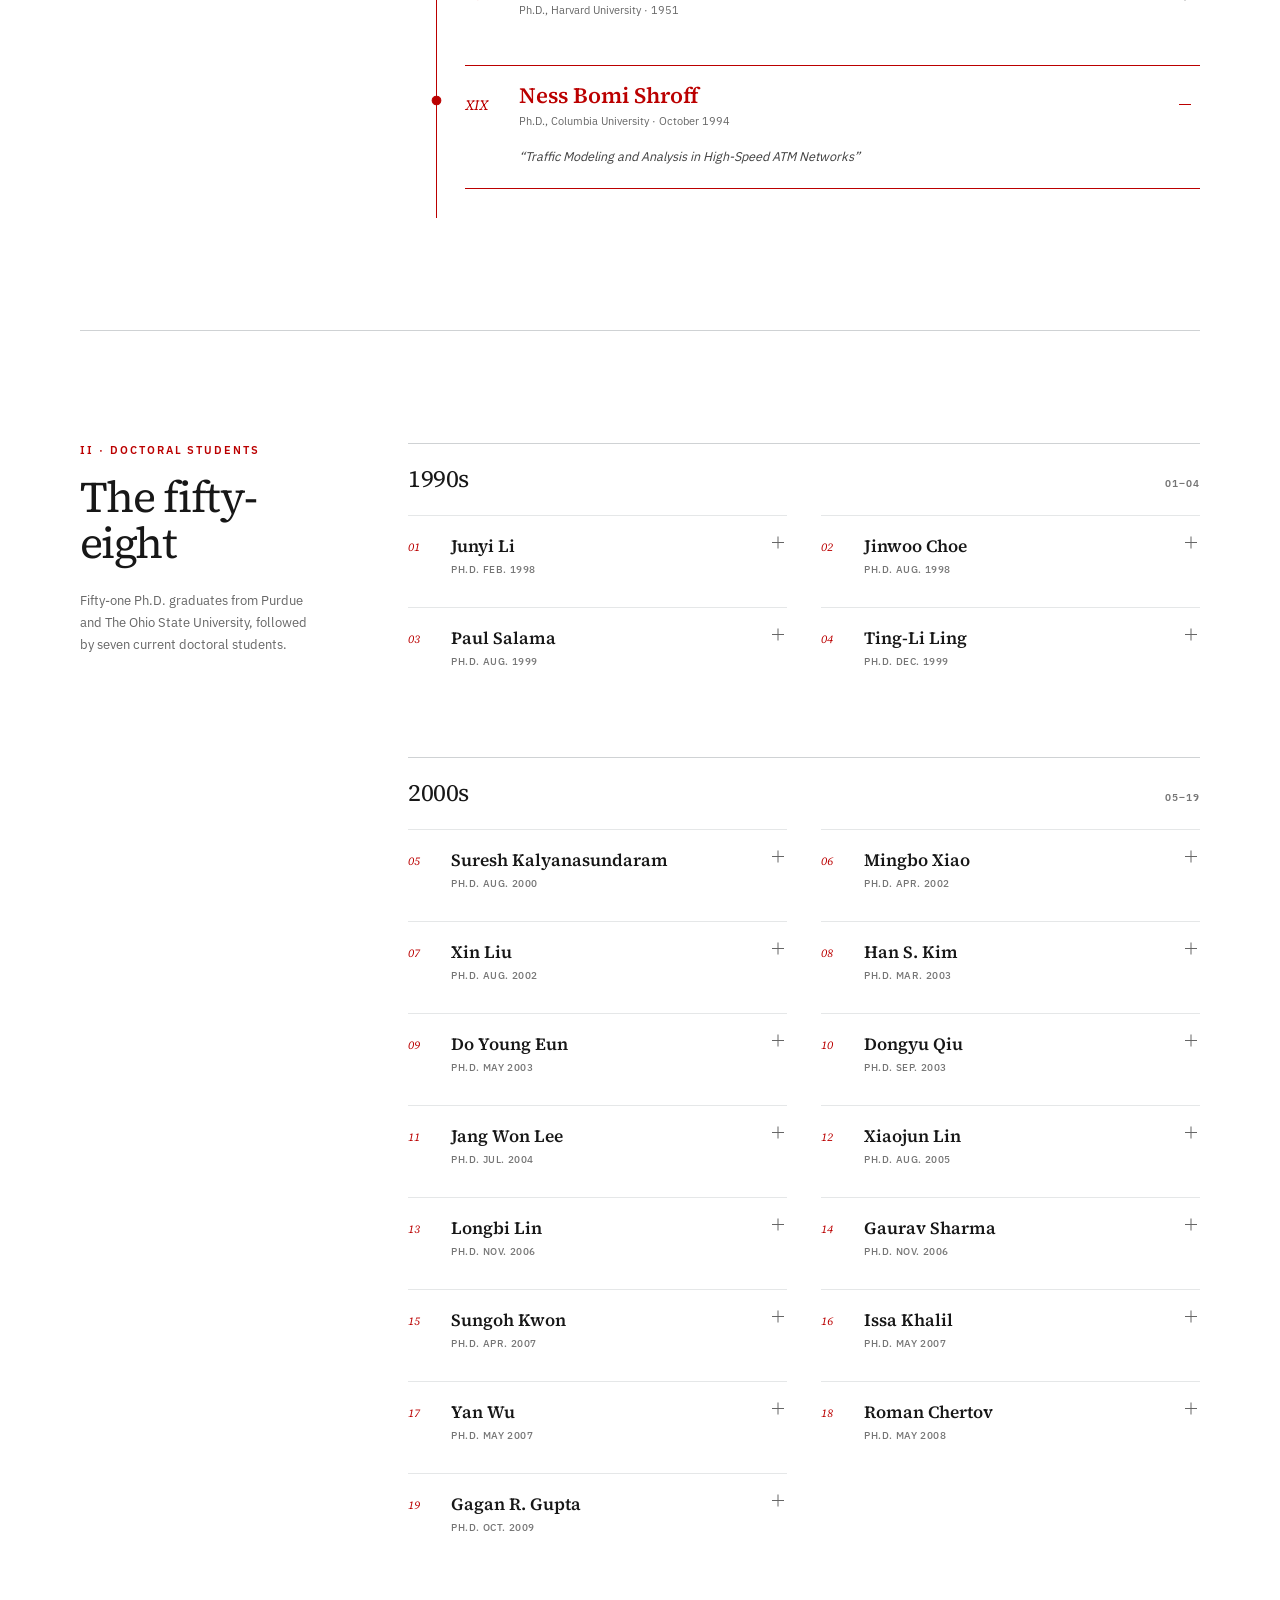
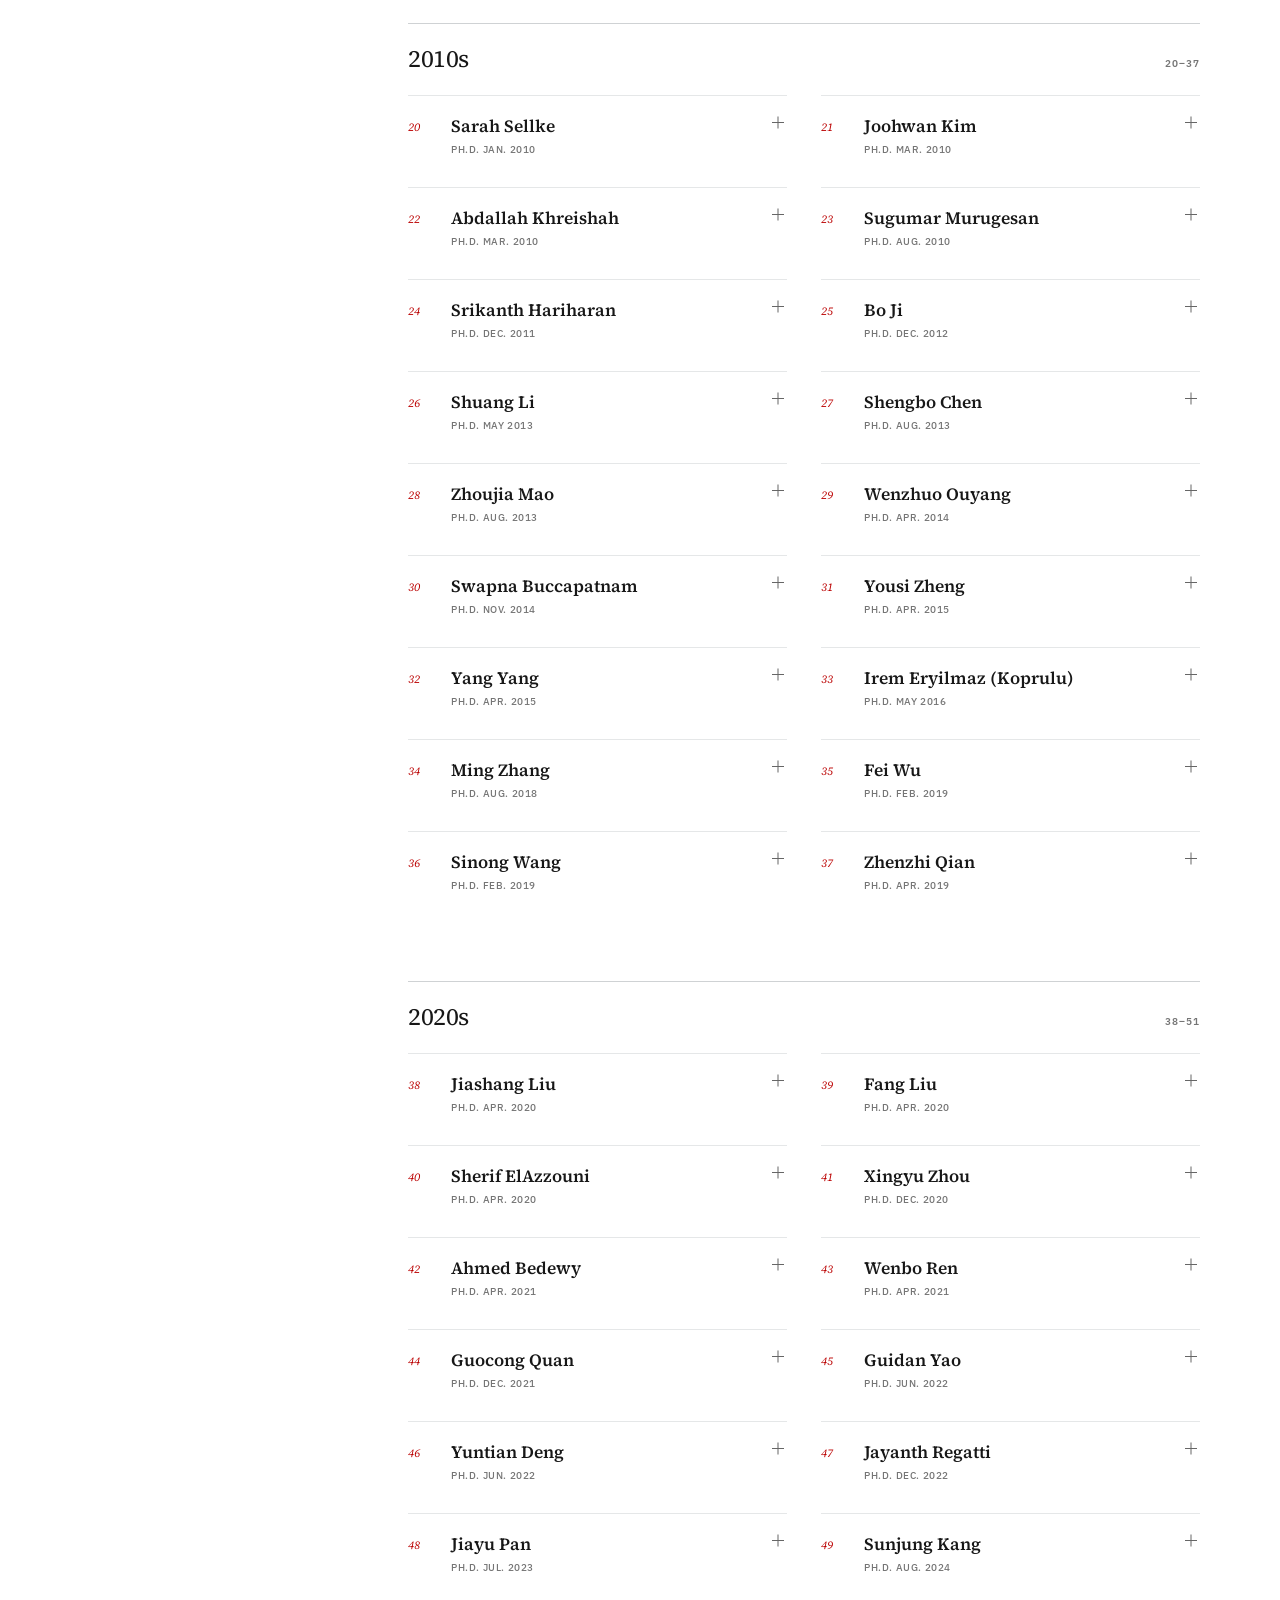
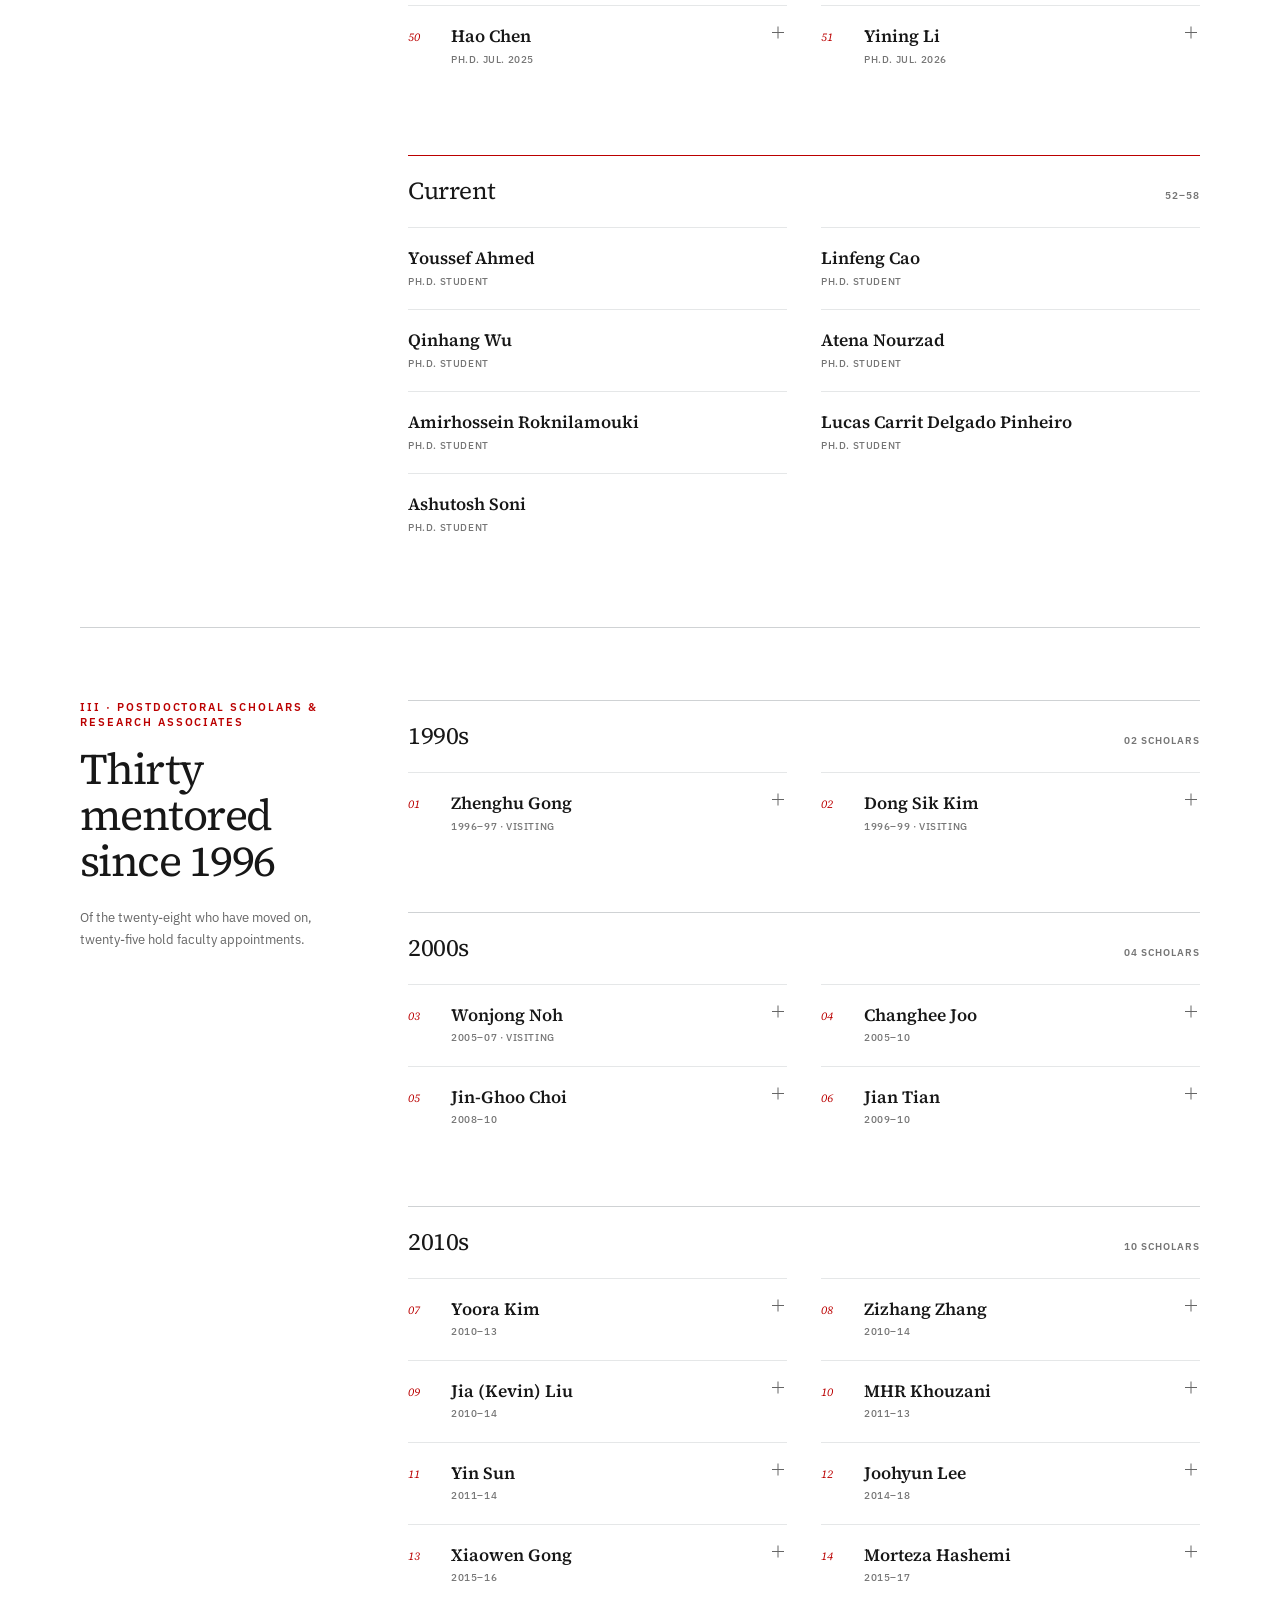
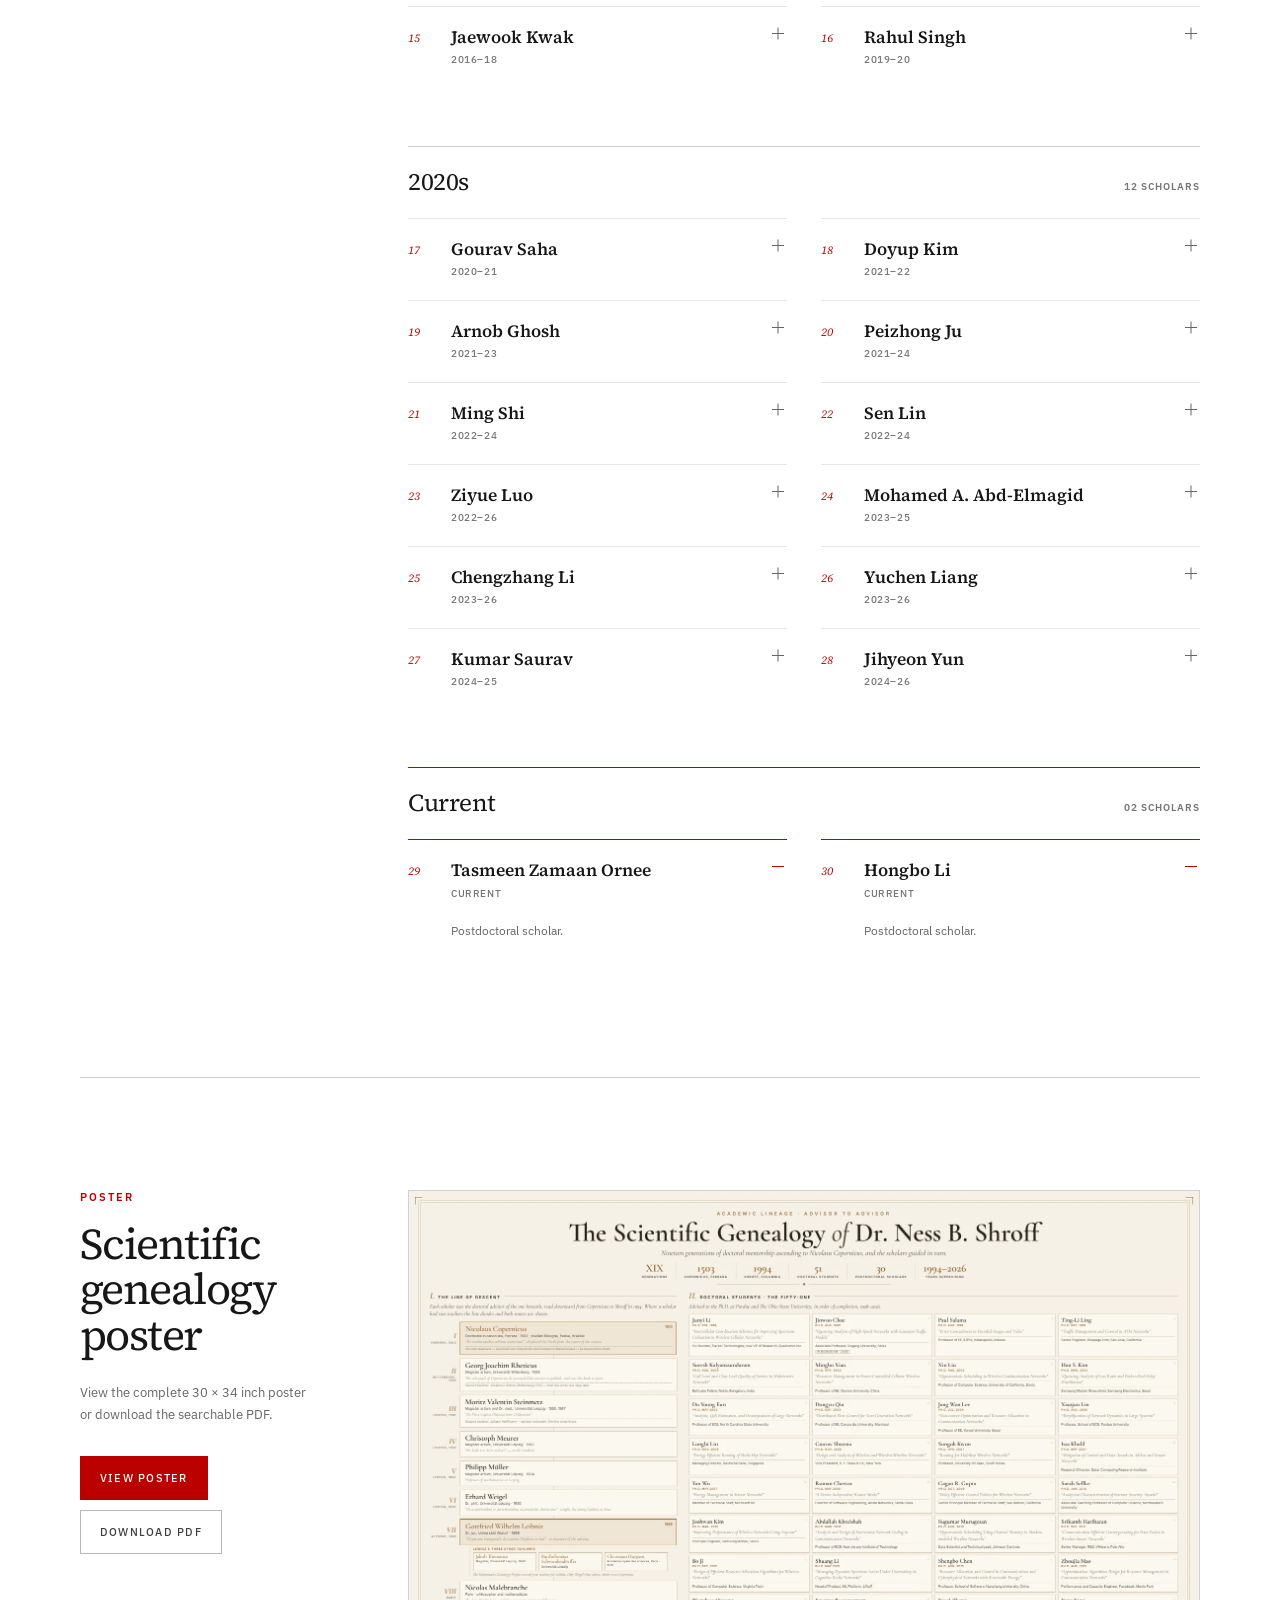
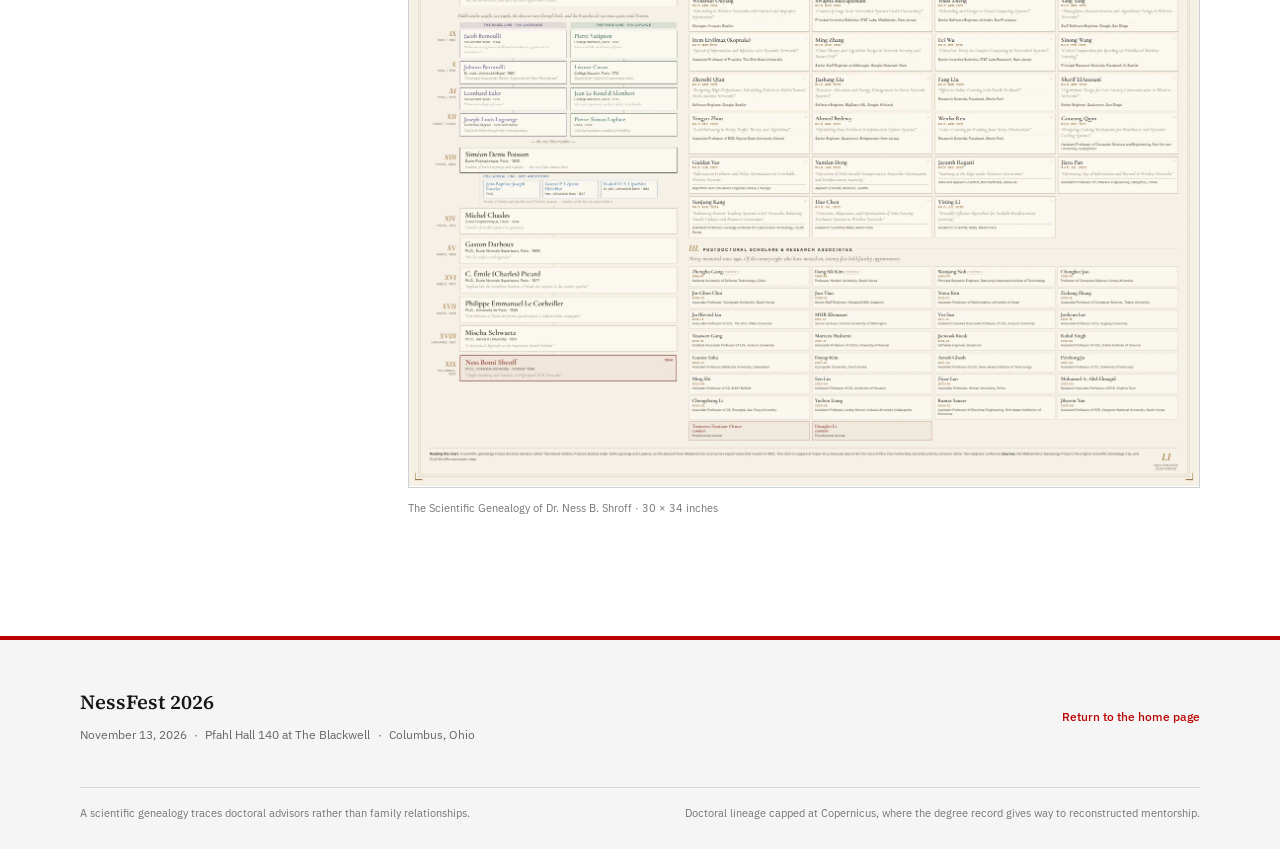
==== commit 54cdf1fd: "Add current doctoral students to genealogy" ====
--- a/genealogy/index.html
+++ b/genealogy/index.html
@@ -6,7 +6,7 @@
     <meta name="theme-color" content="#ffffff" />
     <meta
       name="description"
-      content="Explore the scientific genealogy of Professor Ness B. Shroff: nineteen generations of doctoral mentorship, fifty-one doctoral students, and thirty postdoctoral scholars."
+      content="Explore the scientific genealogy of Professor Ness B. Shroff: nineteen generations of doctoral mentorship, fifty-eight doctoral students, and thirty postdoctoral scholars."
     />
     <meta property="og:type" content="website" />
     <meta property="og:title" content="The Scientific Genealogy of Dr. Ness B. Shroff" />
@@ -20,7 +20,7 @@
     <link rel="preload" href="../assets/fonts/source-serif-4-400.ttf" as="font" type="font/ttf" crossorigin />
     <link rel="preload" href="../assets/fonts/ibm-plex-sans-400.ttf" as="font" type="font/ttf" crossorigin />
     <link rel="stylesheet" href="../styles.css?v=20260828-genealogy" />
-    <link rel="stylesheet" href="styles.css?v=20260828-copy-cleanup" />
+    <link rel="stylesheet" href="styles.css?v=20260901-current-students" />
     <script defer src="../script.js?v=20260828-genealogy"></script>
     <script defer src="script.js?v=20260828-genealogy"></script>
   </head>
@@ -71,9 +71,9 @@
               Nineteen generations of doctoral mentorship ascending to Nicolaus Copernicus, and the scholars
               guided in turn.
             </p>
-            <p class="genealogy-hero-stats" aria-label="19 generations, 51 doctoral students, and 30 postdoctoral scholars">
+            <p class="genealogy-hero-stats" aria-label="19 generations, 58 doctoral students, and 30 postdoctoral scholars">
               <span><strong>XIX</strong> generations</span>
-              <span><strong>51</strong> doctoral students</span>
+              <span><strong>58</strong> doctoral students</span>
               <span><strong>30</strong> postdoctoral scholars</span>
             </p>
             <div class="genealogy-hero-actions">
@@ -408,8 +408,8 @@
       <section class="genealogy-section legacy-section" id="doctoral-students" aria-labelledby="doctoral-heading" data-reveal>
         <div class="genealogy-section-heading">
           <p class="eyebrow">II · Doctoral students</p>
-          <h2 id="doctoral-heading">The fifty-one</h2>
-          <p>Advised to the Ph.D. at Purdue and The Ohio State University, in order of completion, 1998–2026.</p>
+          <h2 id="doctoral-heading">The fifty-eight</h2>
+          <p>Fifty-one Ph.D. graduates from Purdue and The Ohio State University, followed by seven current doctoral students.</p>
         </div>
 
         <div class="legacy-content">
@@ -1009,6 +1009,47 @@
                 </div>
               </details>
             </div>
+          </section>
+
+          <section
+            class="legacy-decade legacy-decade-current current-doctoral-students"
+            id="current-doctoral-students"
+            aria-labelledby="current-doctoral-heading"
+          >
+            <div class="legacy-decade-heading">
+              <h3 id="current-doctoral-heading">Current</h3>
+              <span>52–58</span>
+            </div>
+            <ul class="people-grid current-students-grid">
+              <li class="current-student-entry">
+                <strong>Youssef Ahmed</strong>
+                <span>Ph.D. student</span>
+              </li>
+              <li class="current-student-entry">
+                <strong>Linfeng Cao</strong>
+                <span>Ph.D. student</span>
+              </li>
+              <li class="current-student-entry">
+                <strong>Qinhang Wu</strong>
+                <span>Ph.D. student</span>
+              </li>
+              <li class="current-student-entry">
+                <strong>Atena Nourzad</strong>
+                <span>Ph.D. student</span>
+              </li>
+              <li class="current-student-entry">
+                <strong>Amirhossein Roknilamouki</strong>
+                <span>Ph.D. student</span>
+              </li>
+              <li class="current-student-entry">
+                <strong>Lucas Carrit Delgado Pinheiro</strong>
+                <span>Ph.D. student</span>
+              </li>
+              <li class="current-student-entry">
+                <strong>Ashutosh Soni</strong>
+                <span>Ph.D. student</span>
+              </li>
+            </ul>
           </section>
         </div>
       </section>
--- a/genealogy/styles.css
+++ b/genealogy/styles.css
@@ -610,6 +610,46 @@
   column-gap: 34px;
 }
 
+.current-students-grid {
+  margin: 0;
+  padding: 0;
+  list-style: none;
+}
+
+.current-student-entry {
+  min-width: 0;
+  min-height: 78px;
+  padding: 20px 0;
+  display: grid;
+  gap: 5px;
+  align-content: start;
+  border-top: 1px solid var(--rule-light);
+}
+
+.current-student-entry strong {
+  font-family: var(--serif);
+  font-size: 1.08rem;
+  font-weight: 600;
+  line-height: 1.25;
+}
+
+.current-student-entry span {
+  color: var(--muted-light);
+  font-size: 0.62rem;
+  font-weight: 500;
+  letter-spacing: 0.06em;
+  line-height: 1.45;
+  text-transform: uppercase;
+}
+
+#doctoral-students {
+  padding-bottom: 72px;
+}
+
+#postdoctoral-scholars {
+  padding-top: 72px;
+}
+
 .person-entry {
   min-width: 0;
   border-top: 1px solid var(--rule-light);
@@ -906,6 +946,14 @@
     margin-top: 45px;
   }
 
+  #doctoral-students {
+    padding-bottom: 56px;
+  }
+
+  #postdoctoral-scholars {
+    padding-top: 56px;
+  }
+
   .poster-section {
     padding-bottom: 82px;
   }
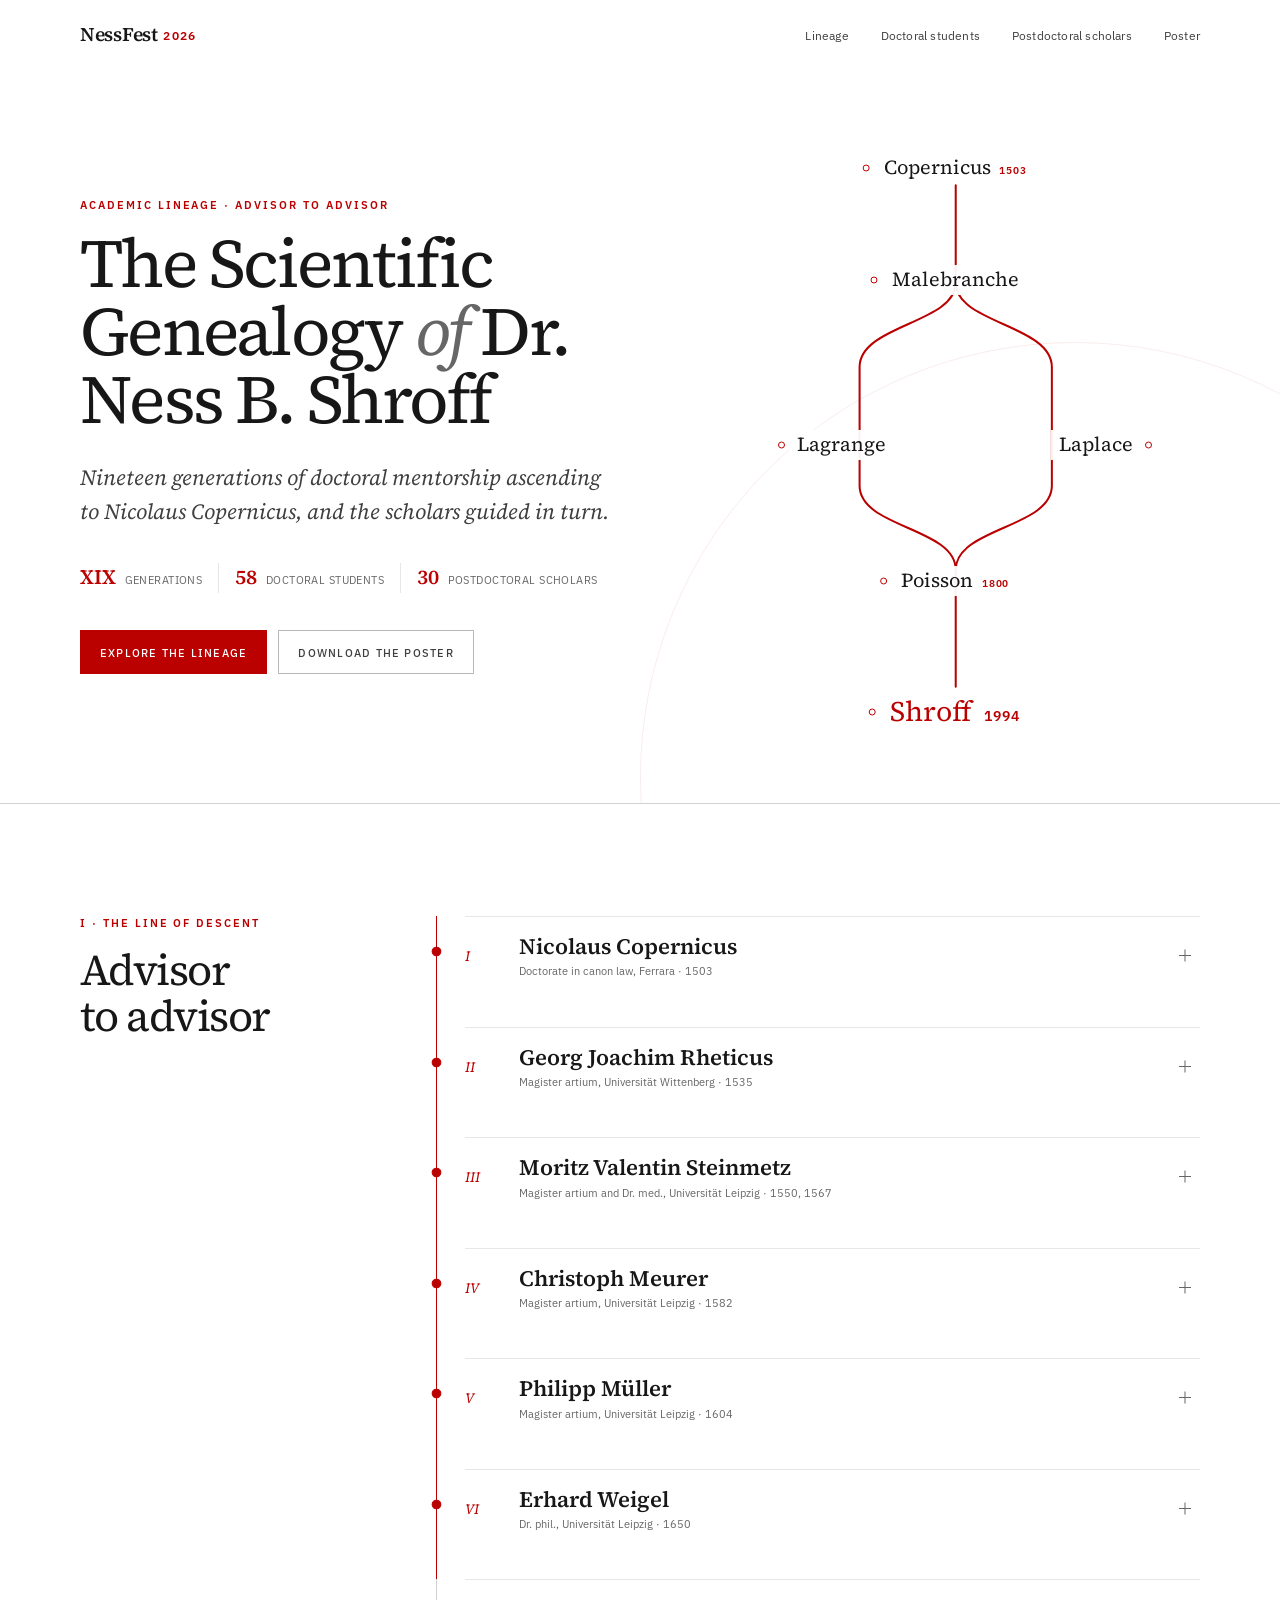
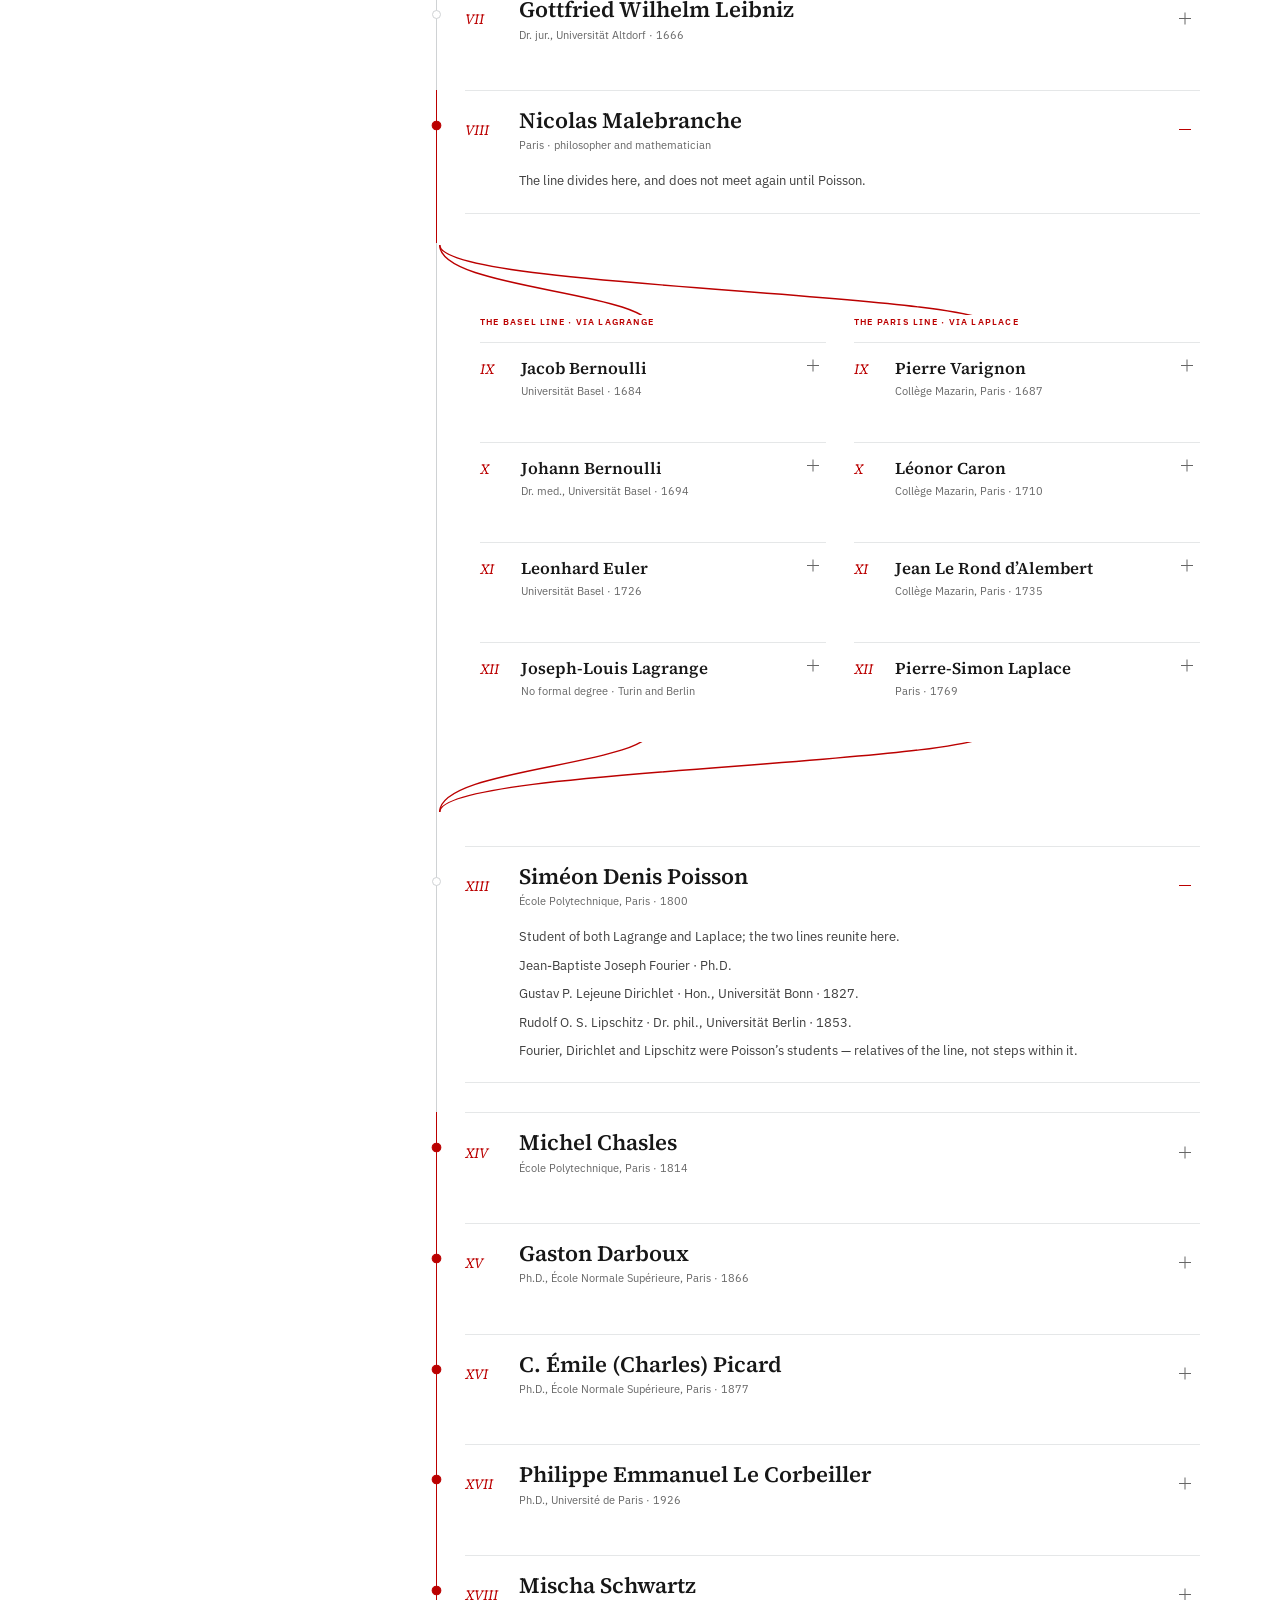
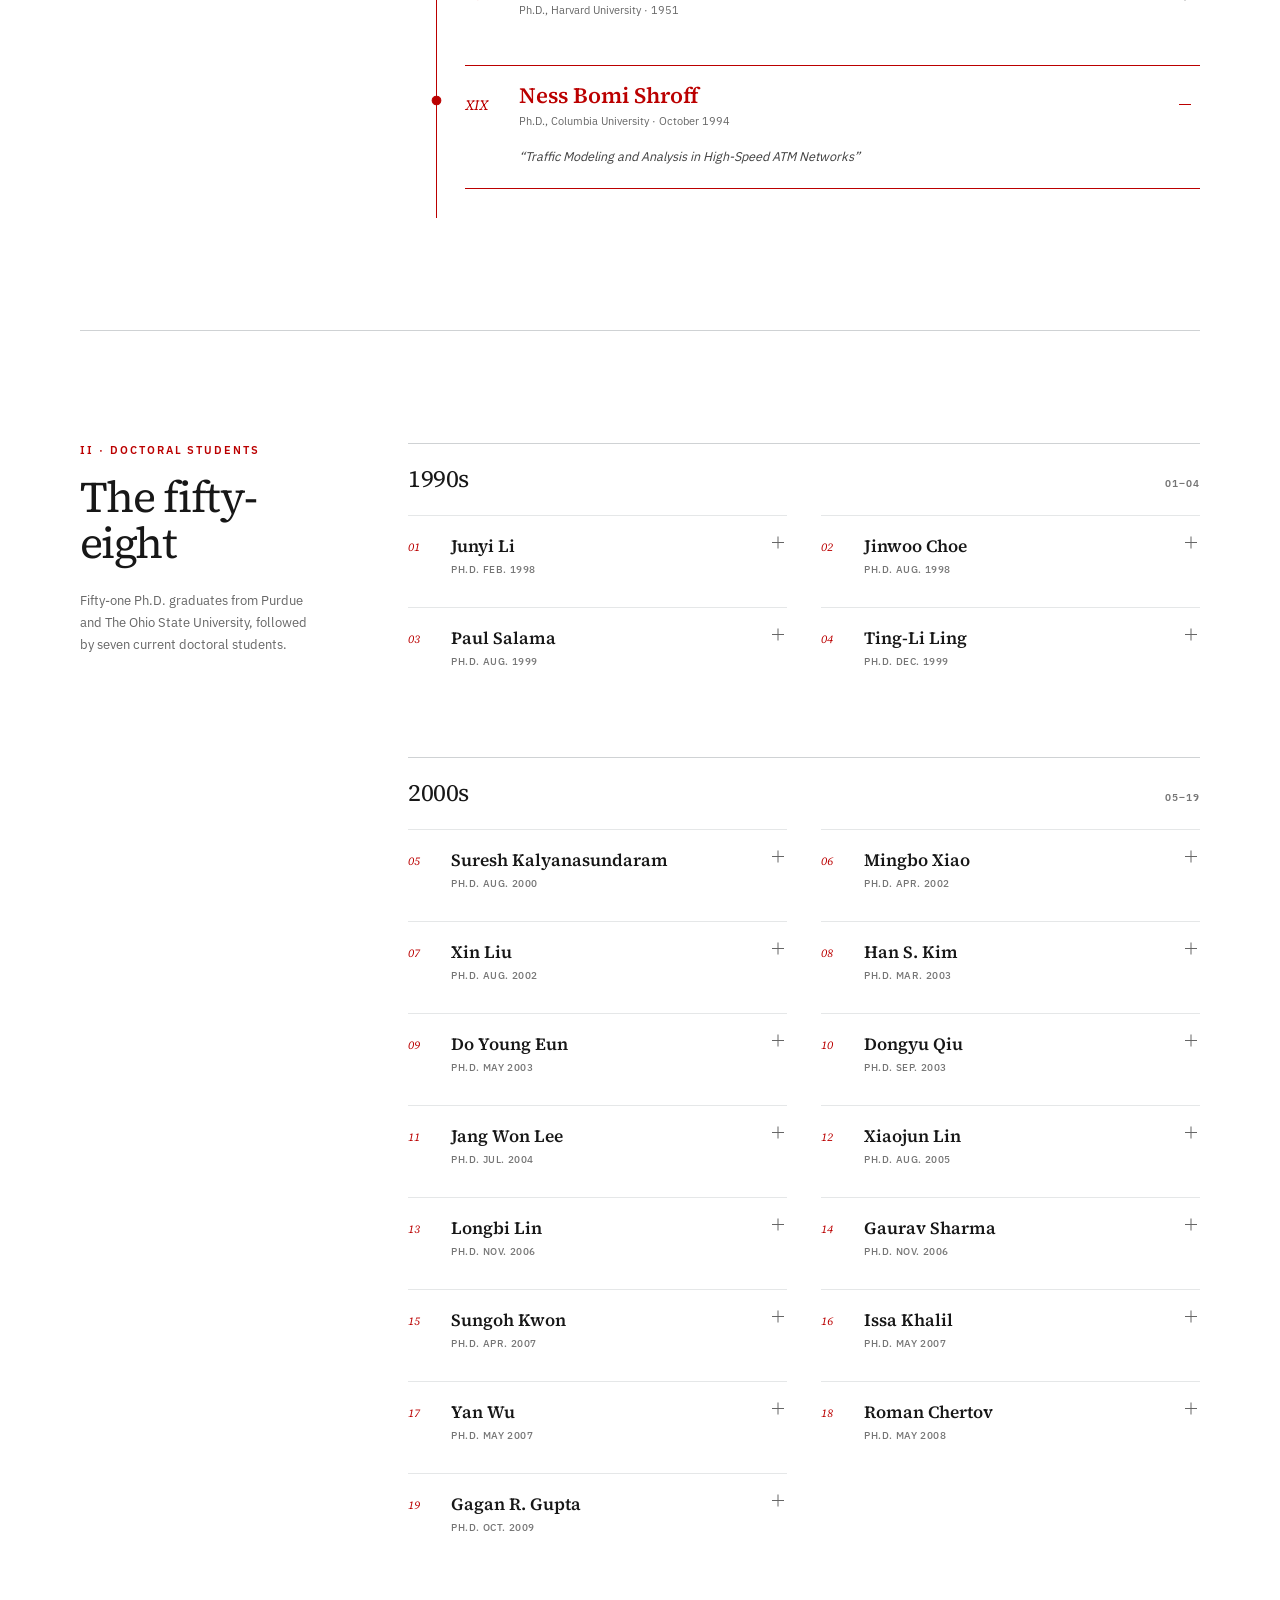
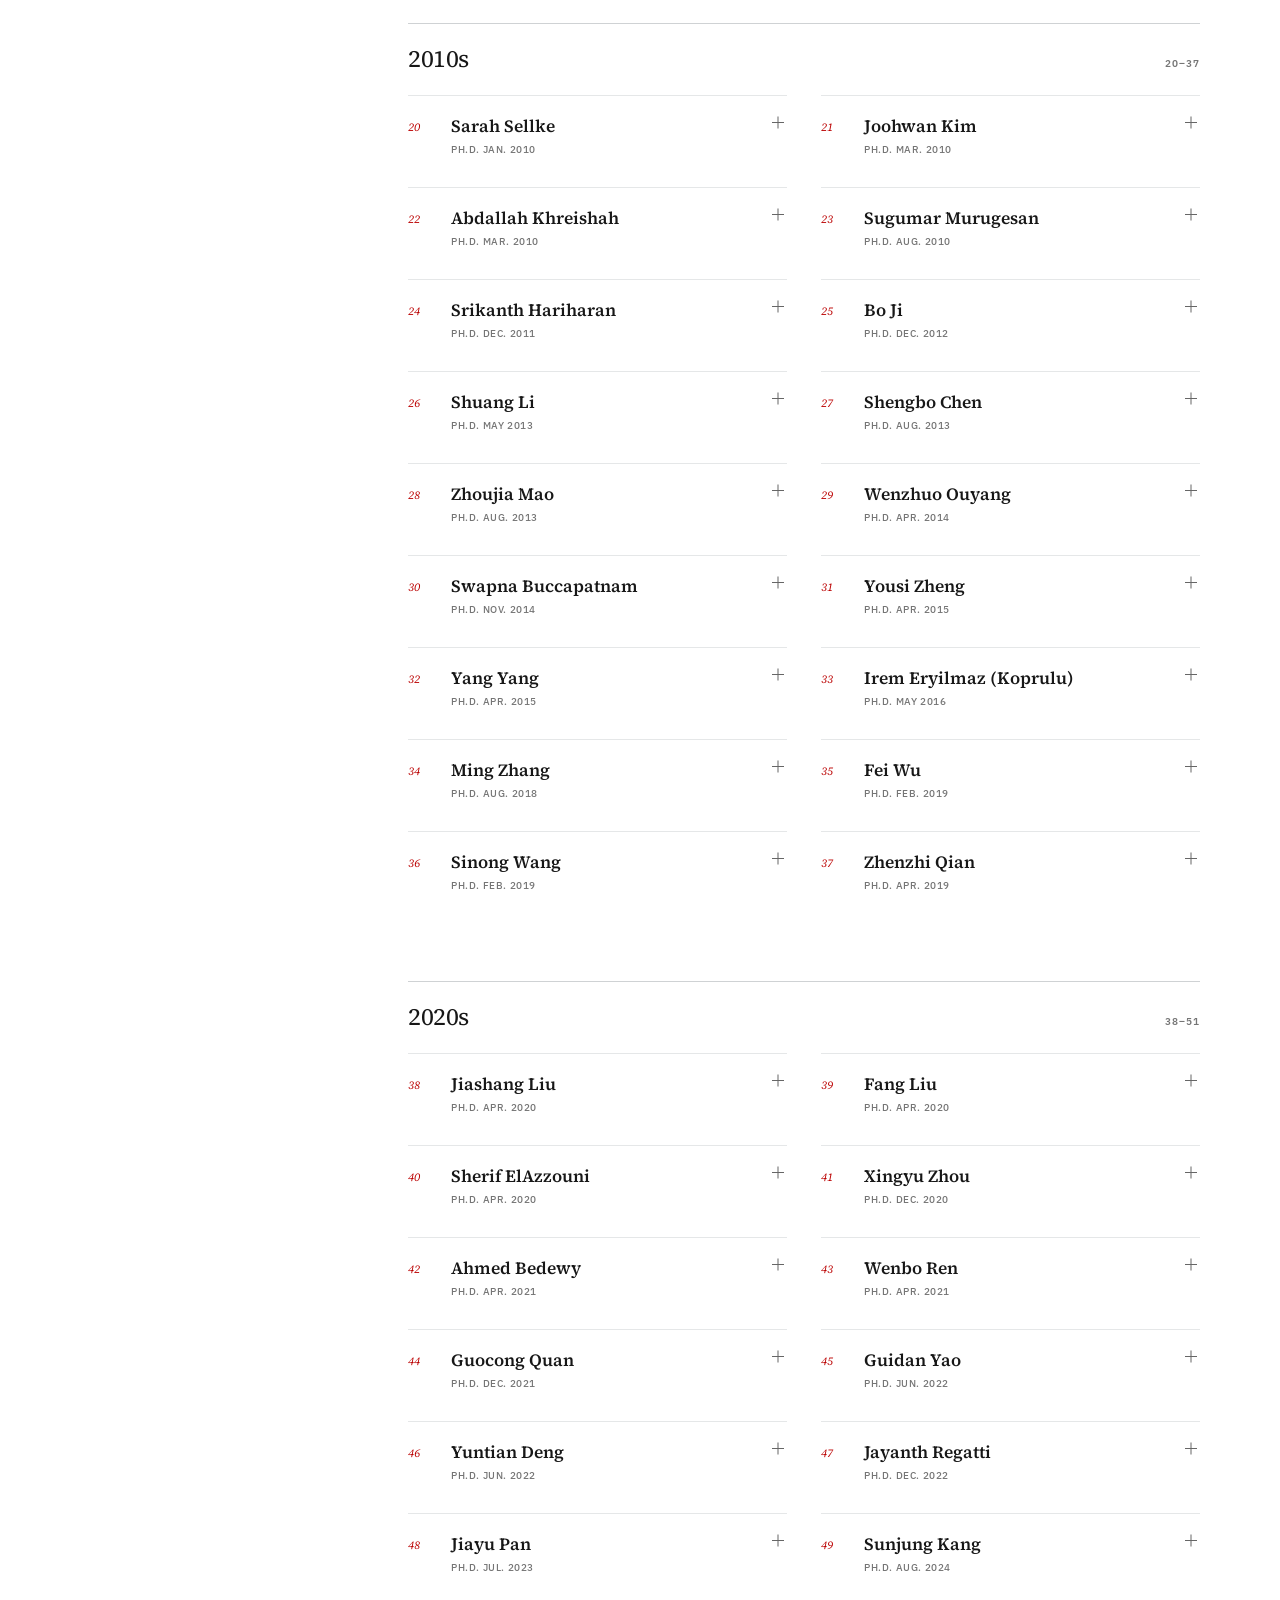
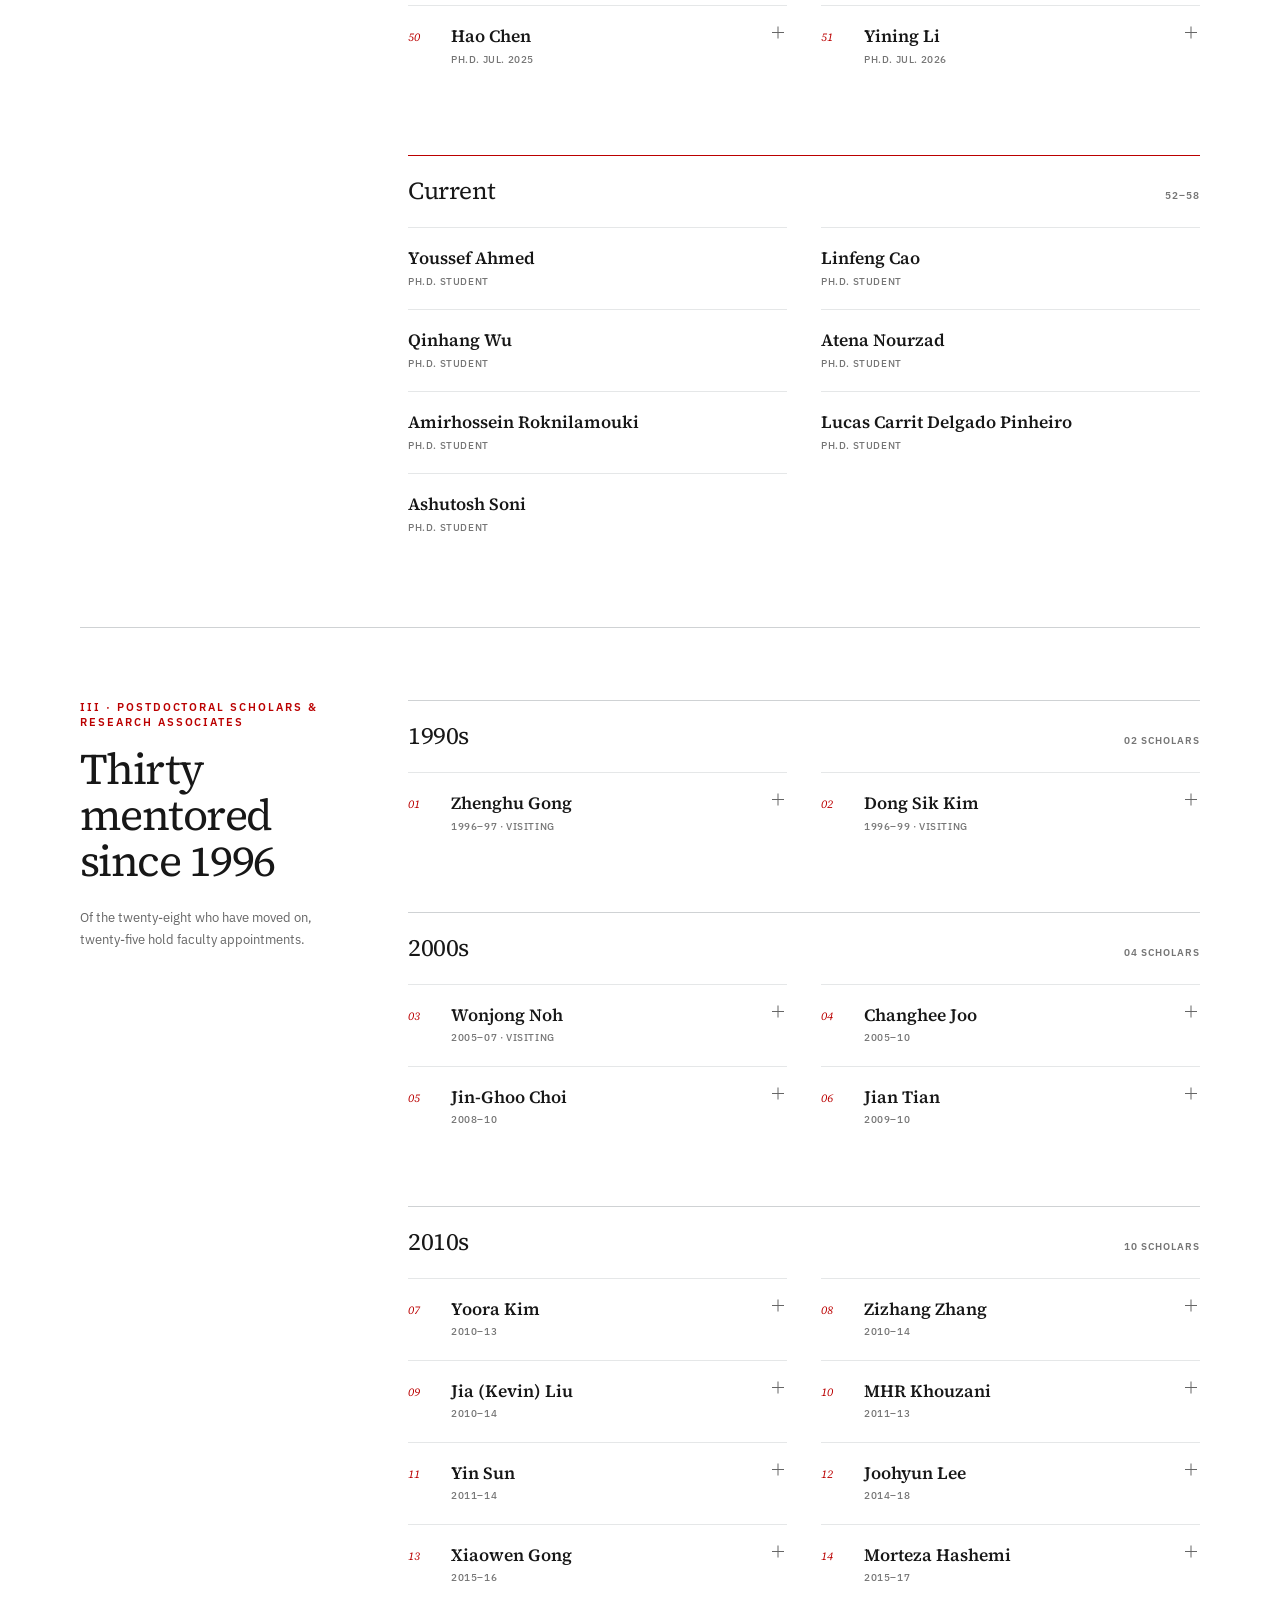
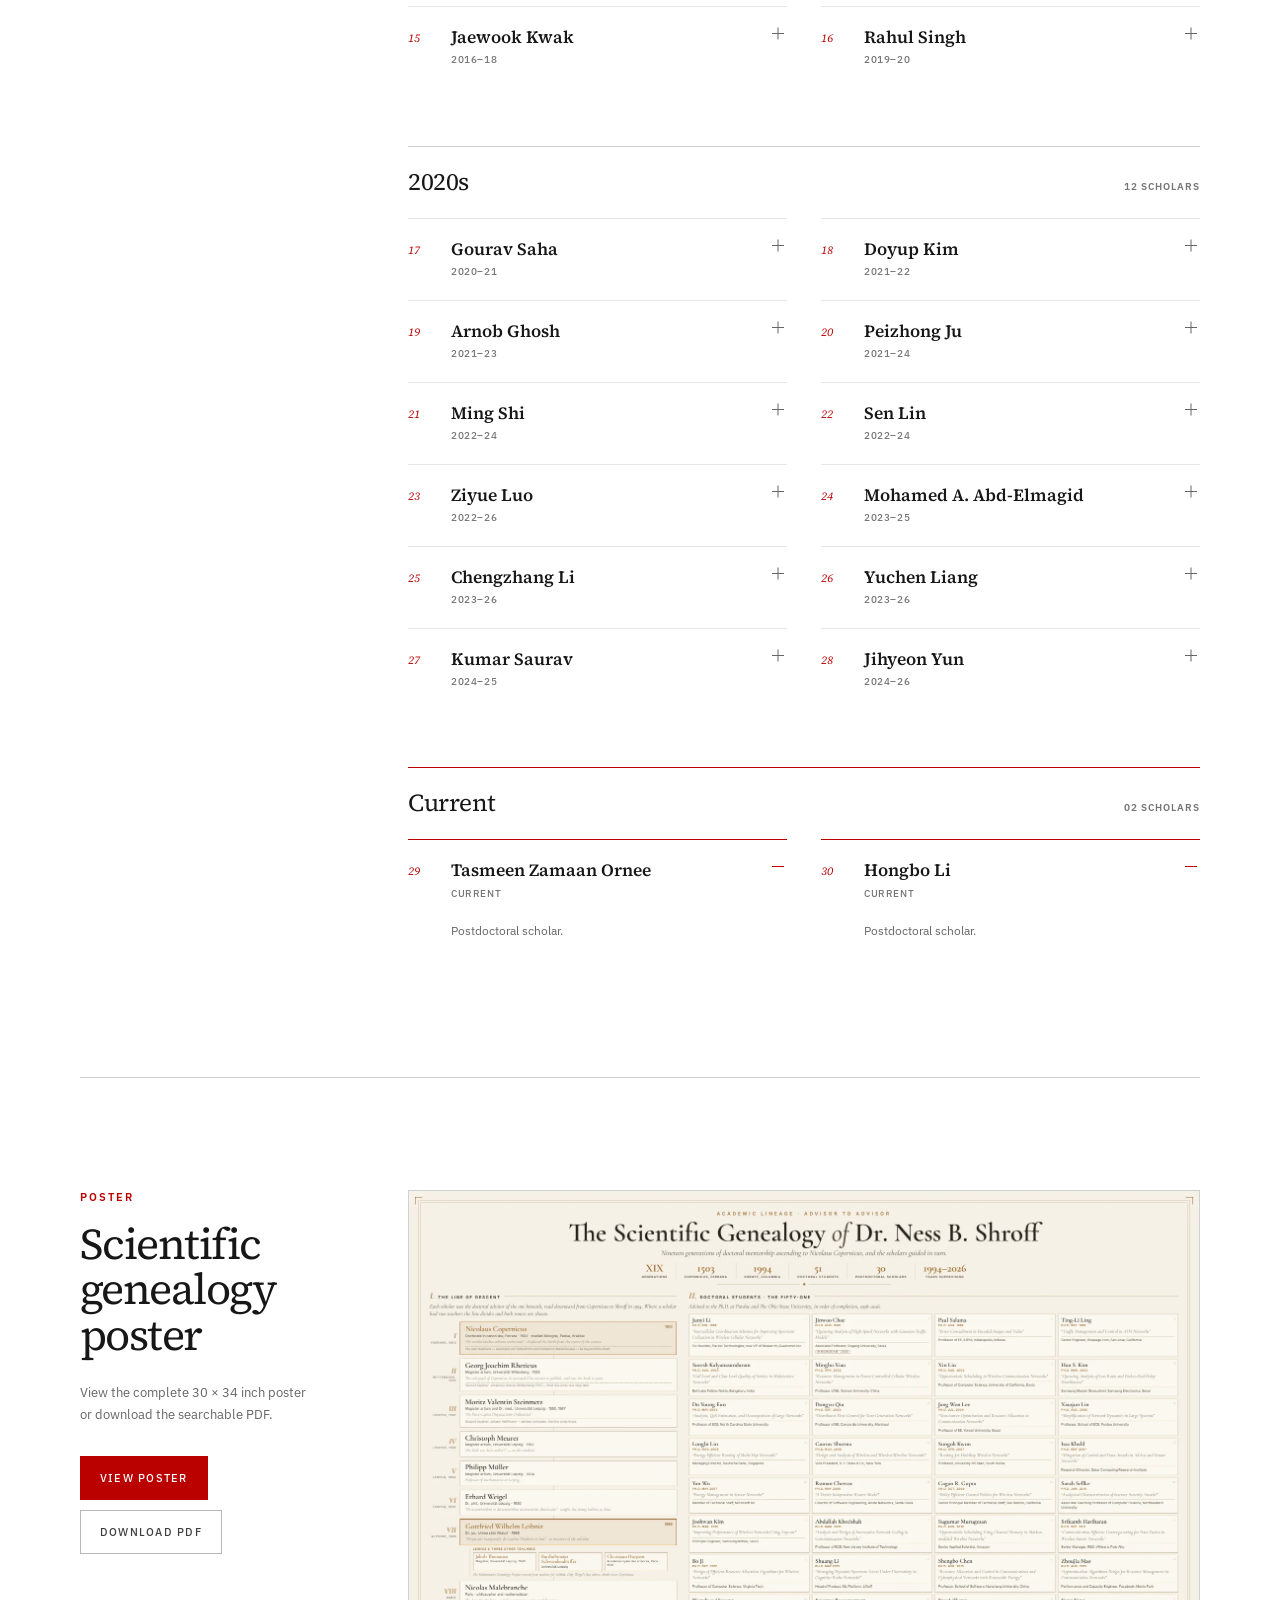
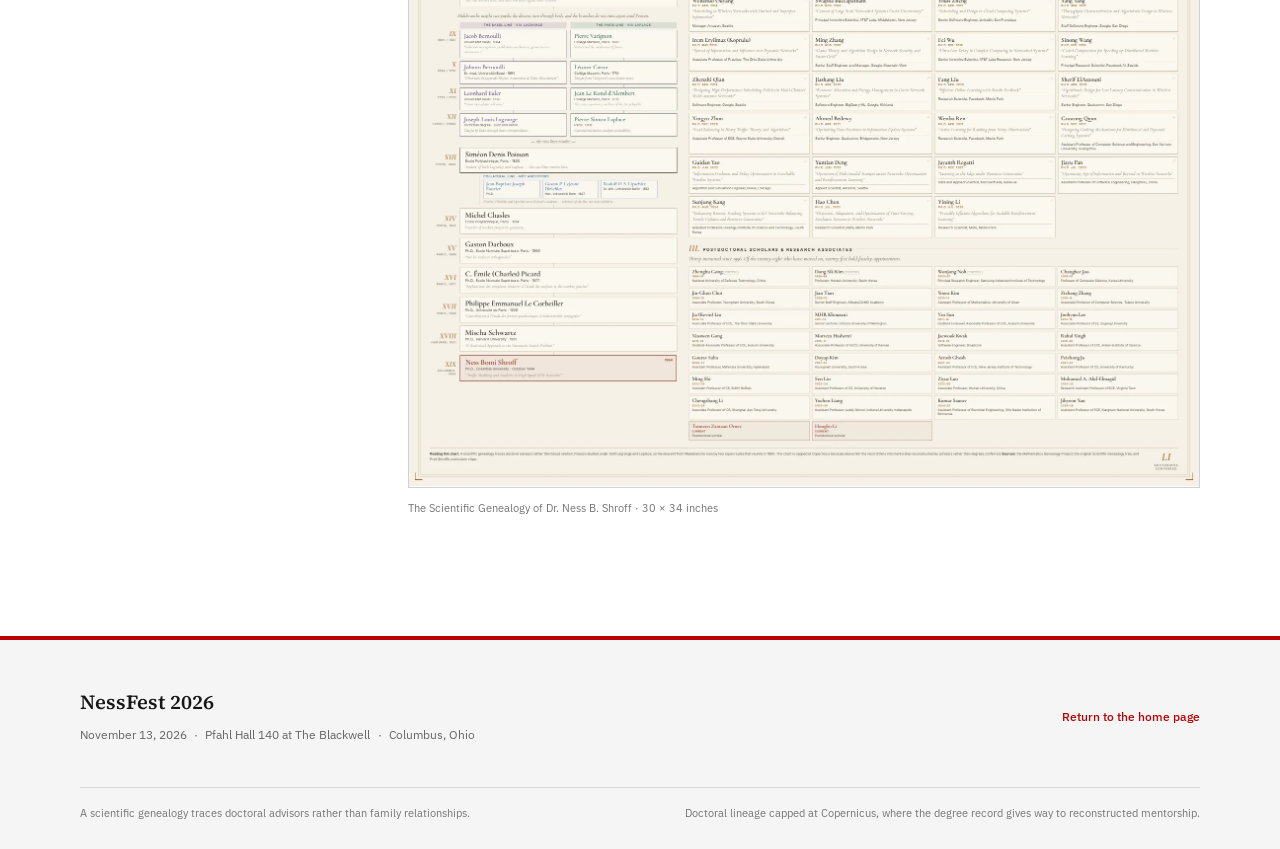
==== commit 1fd060bf: "Update Sugumar role and genealogy poster" ====
--- a/genealogy/index.html
+++ b/genealogy/index.html
@@ -14,7 +14,7 @@
       property="og:description"
       content="Nineteen generations of doctoral mentorship and the scholars guided in turn."
     />
-    <meta property="og:image" content="https://nessfest.github.io/assets/images/shroff-genealogy-poster.webp?v=20260829" />
+    <meta property="og:image" content="https://nessfest.github.io/assets/images/shroff-genealogy-poster.webp?v=20260902-sugumar" />
     <title>The Scientific Genealogy of Dr. Ness B. Shroff · NessFest 2026</title>
     <link rel="icon" href="../assets/favicon.svg" type="image/svg+xml" />
     <link rel="preload" href="../assets/fonts/source-serif-4-400.ttf" as="font" type="font/ttf" crossorigin />
@@ -80,7 +80,7 @@
               <a class="button button-primary" href="#lineage">Explore the lineage</a>
               <a
                 class="button button-secondary"
-                href="../assets/documents/shroff-scientific-genealogy.pdf?v=20260829"
+                href="../assets/documents/shroff-scientific-genealogy.pdf?v=20260902-sugumar"
                 download
               >
                 Download the poster
@@ -688,7 +688,7 @@
                 </summary>
                 <div class="person-detail">
                   <p class="person-thesis">“Opportunistic Scheduling Using Channel Memory in Markov-modeled Wireless Networks”</p>
-                  <p>Data Scientist and Technical Lead, Johnson Controls.</p>
+                  <p>Senior Applied Scientist, Amazon.</p>
                 </div>
               </details>
               <details class="person-entry">
@@ -1357,7 +1357,7 @@
           <div class="poster-actions">
             <a
               class="button button-primary"
-              href="../assets/documents/shroff-scientific-genealogy.pdf?v=20260829"
+              href="../assets/documents/shroff-scientific-genealogy.pdf?v=20260902-sugumar"
               target="_blank"
               rel="noreferrer"
             >
@@ -1365,7 +1365,7 @@
             </a>
             <a
               class="button button-secondary"
-              href="../assets/documents/shroff-scientific-genealogy.pdf?v=20260829"
+              href="../assets/documents/shroff-scientific-genealogy.pdf?v=20260902-sugumar"
               download
             >
               Download PDF
@@ -1374,9 +1374,9 @@
         </div>
 
         <figure class="poster-preview">
-          <a href="../assets/documents/shroff-scientific-genealogy.pdf?v=20260829" target="_blank" rel="noreferrer">
+          <a href="../assets/documents/shroff-scientific-genealogy.pdf?v=20260902-sugumar" target="_blank" rel="noreferrer">
             <img
-              src="../assets/images/shroff-genealogy-poster.webp?v=20260829"
+              src="../assets/images/shroff-genealogy-poster.webp?v=20260902-sugumar"
               width="1600"
               height="1815"
               alt="The complete scientific genealogy poster for Dr. Ness B. Shroff"
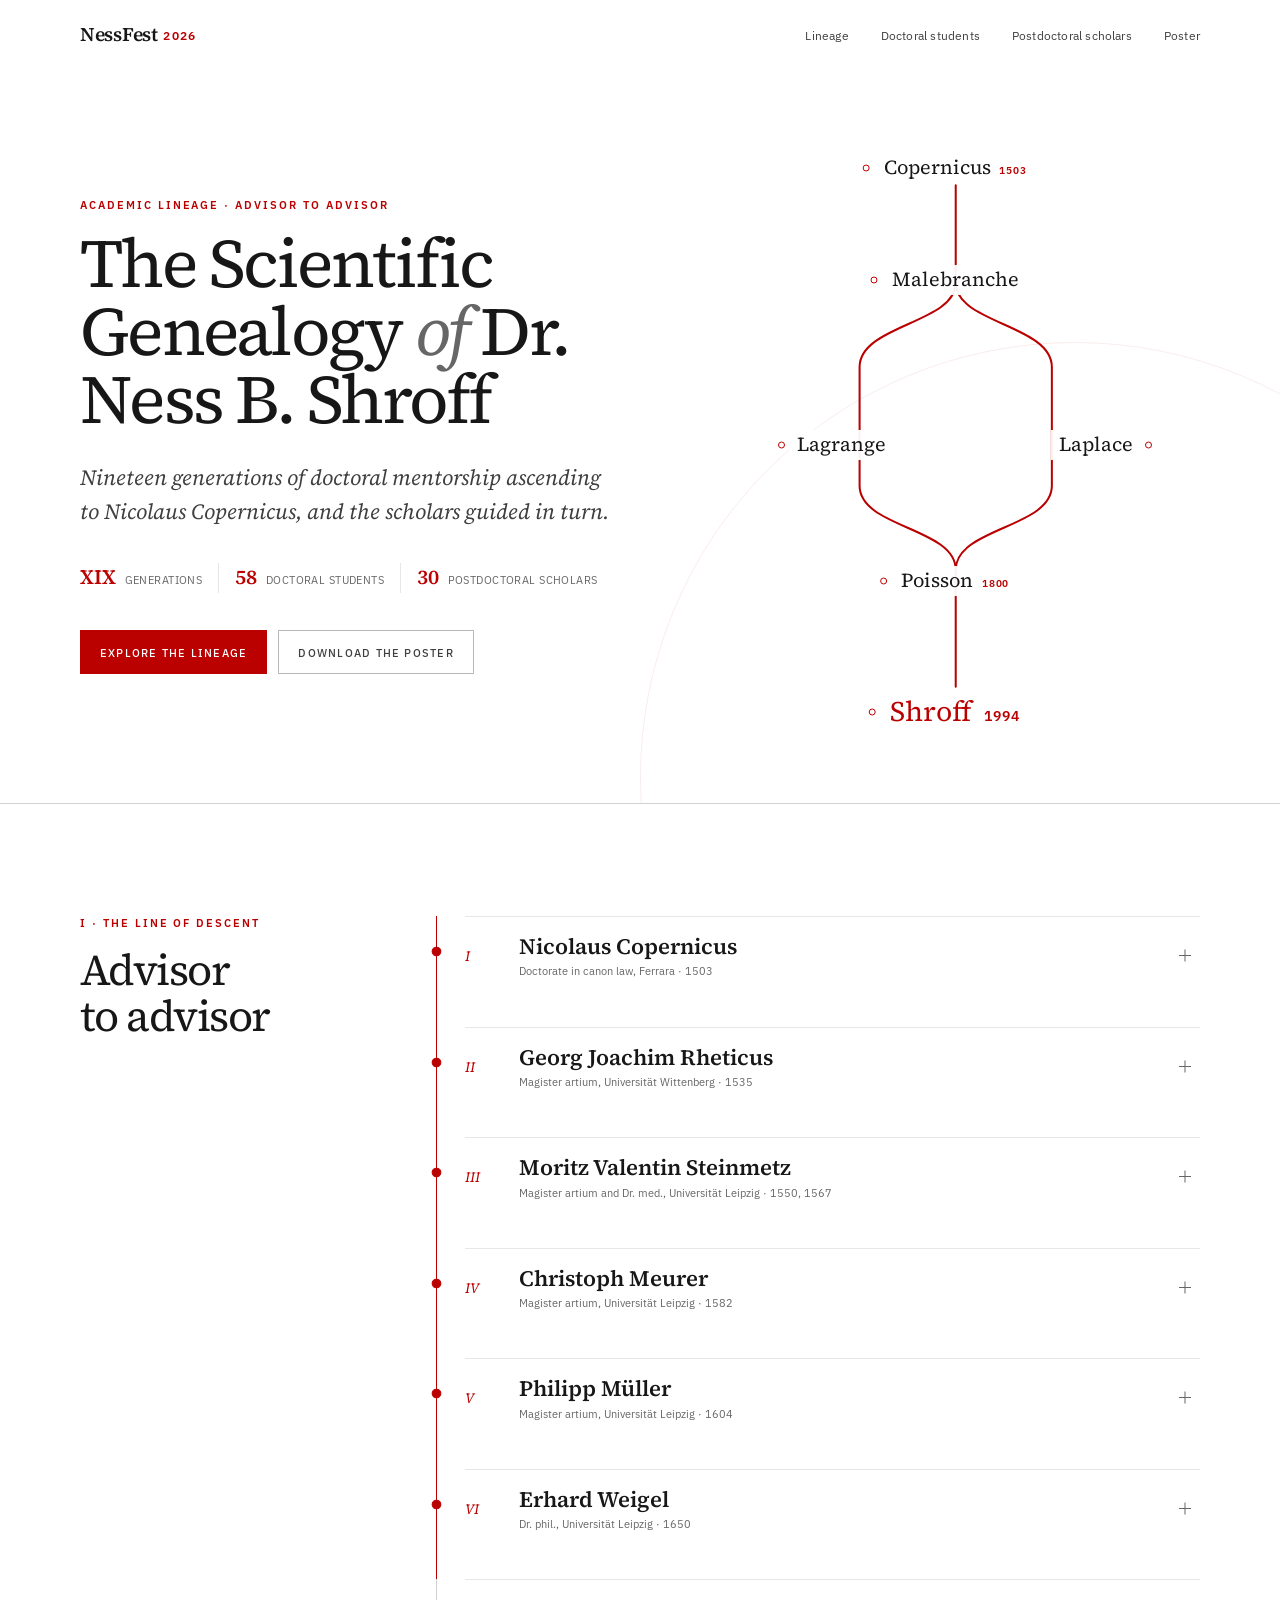
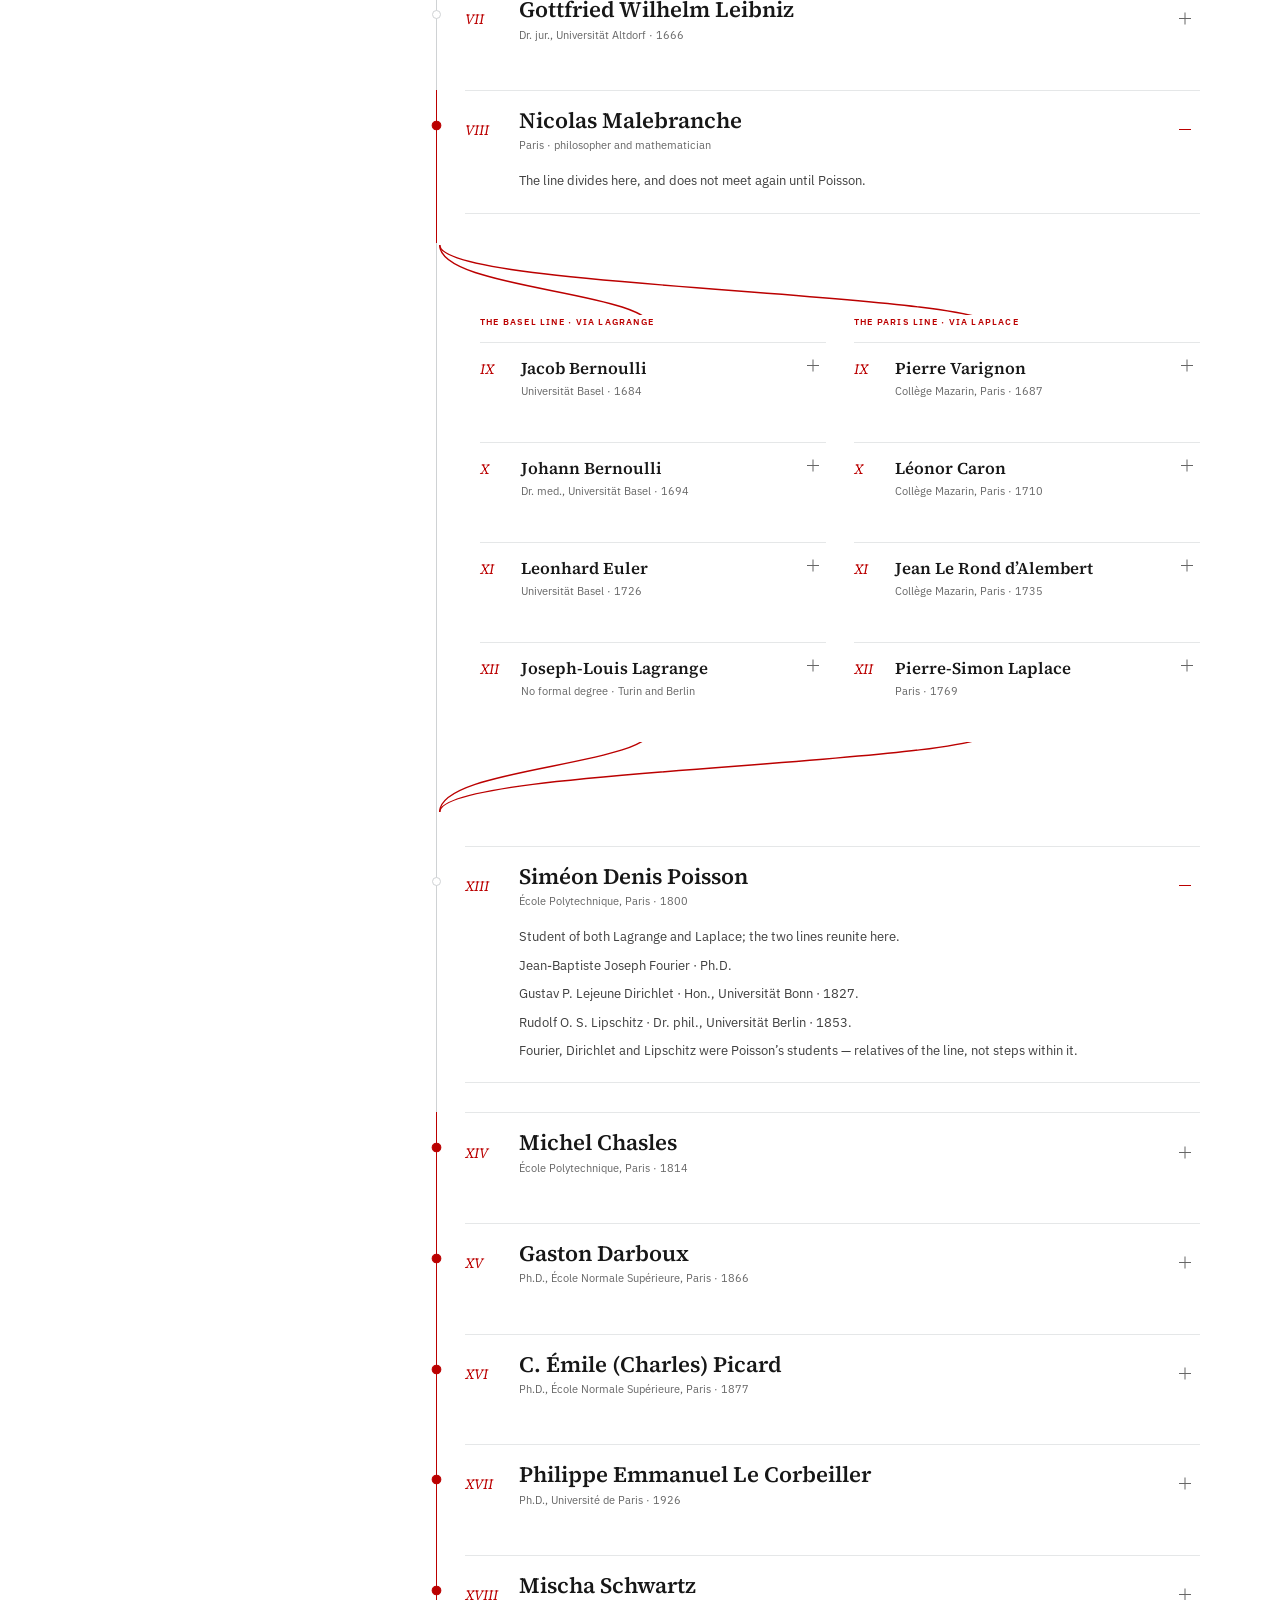
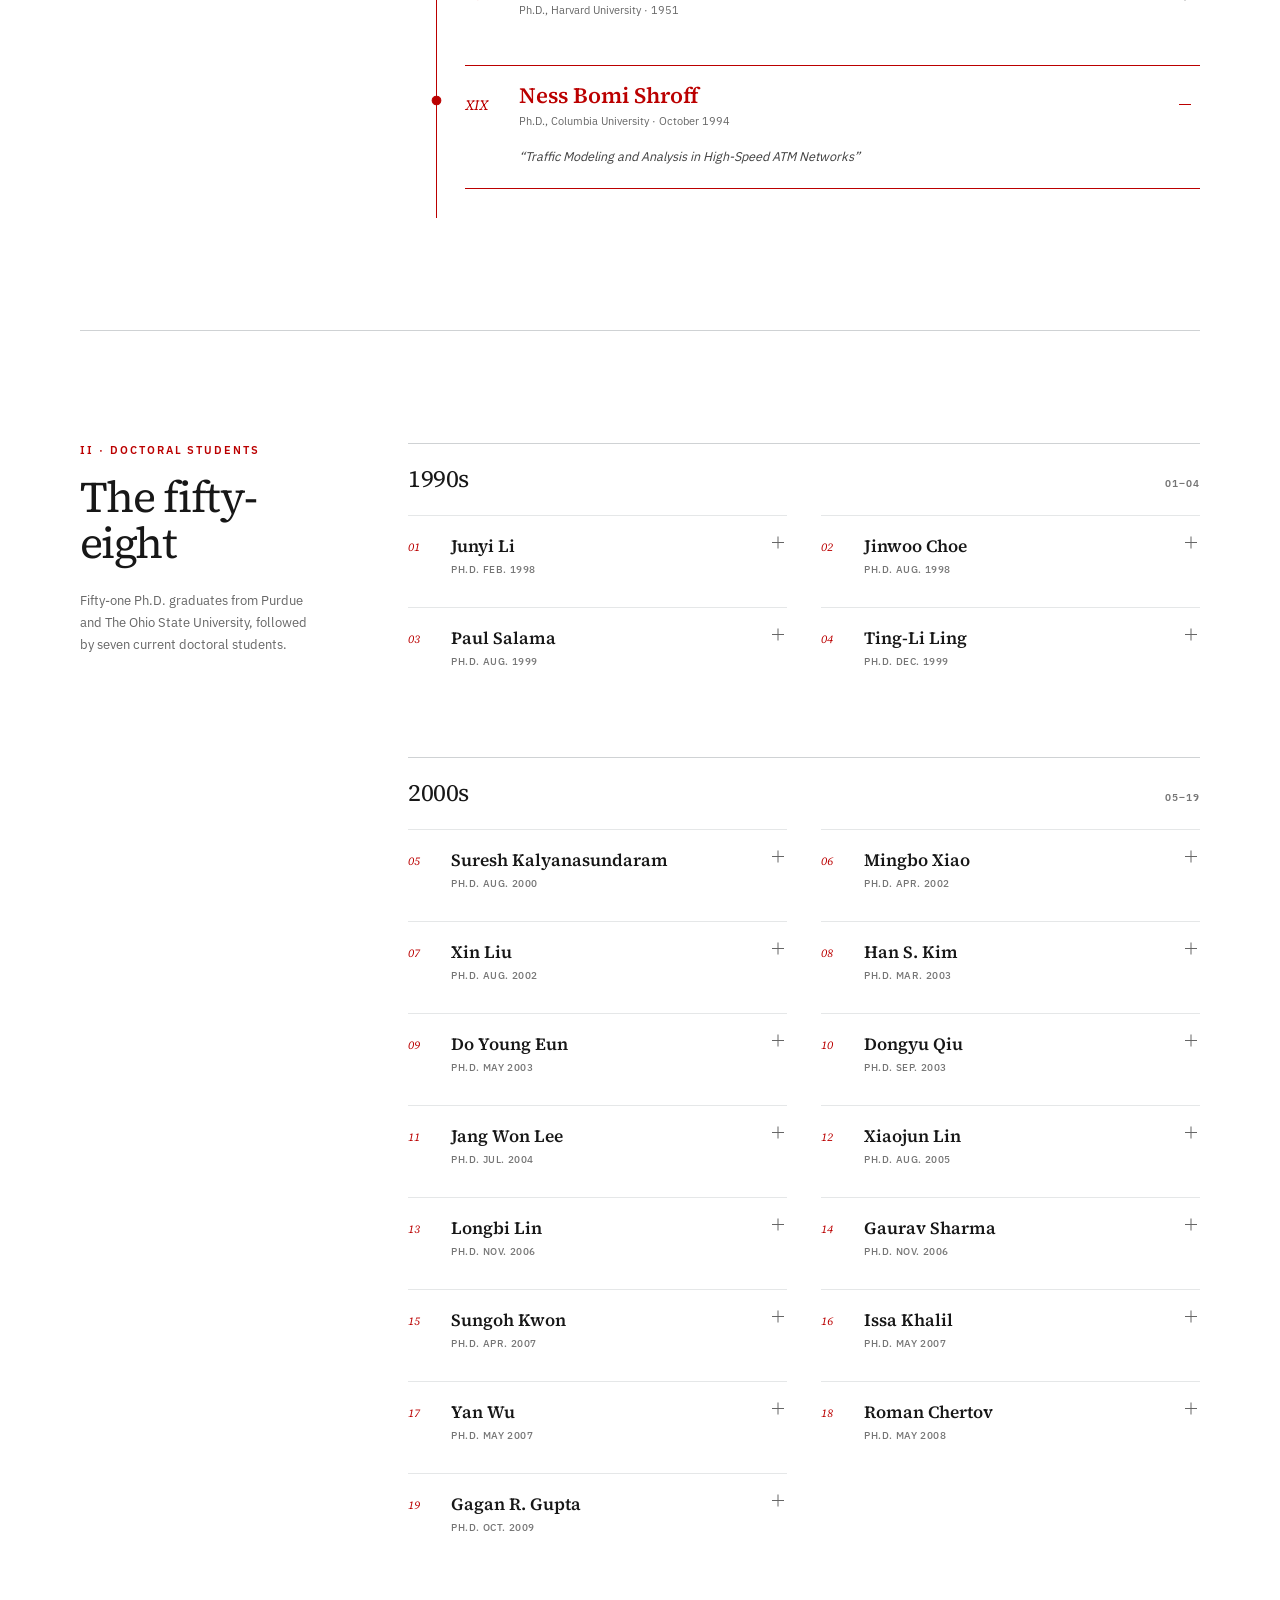
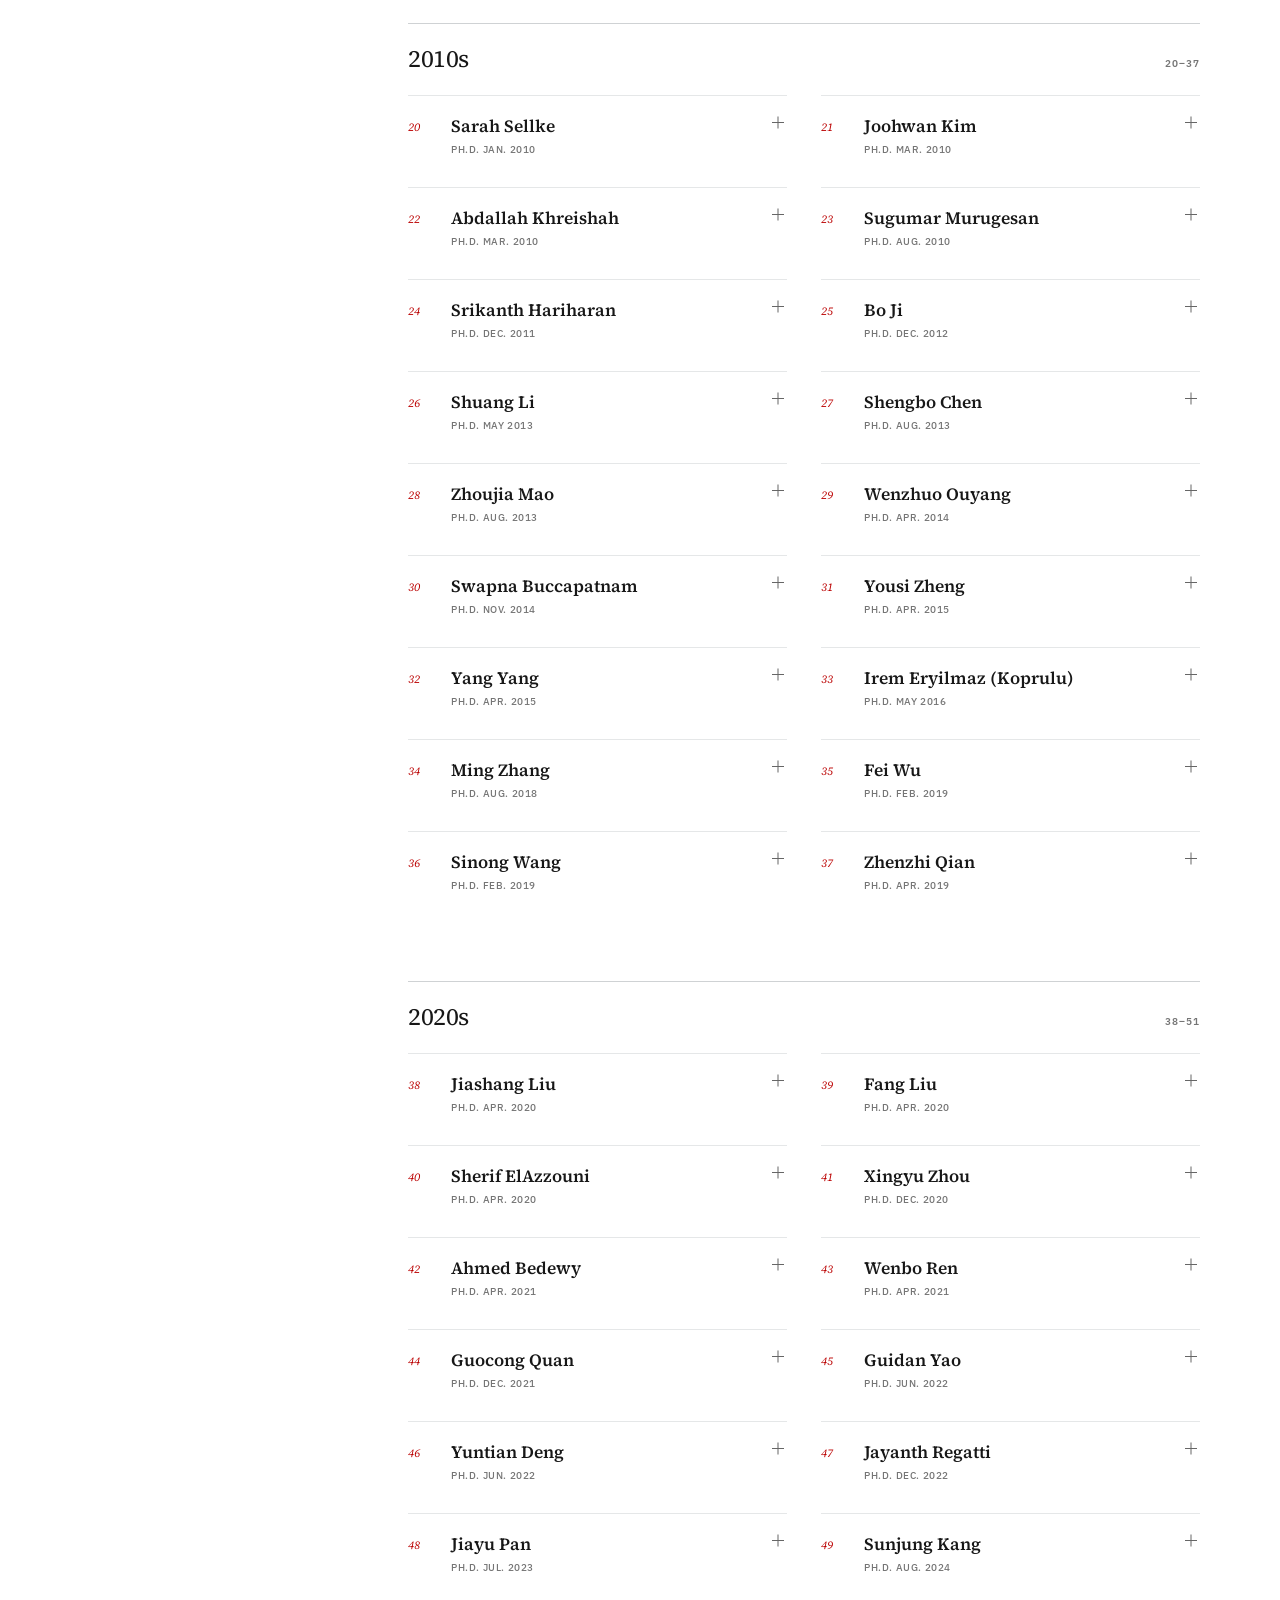
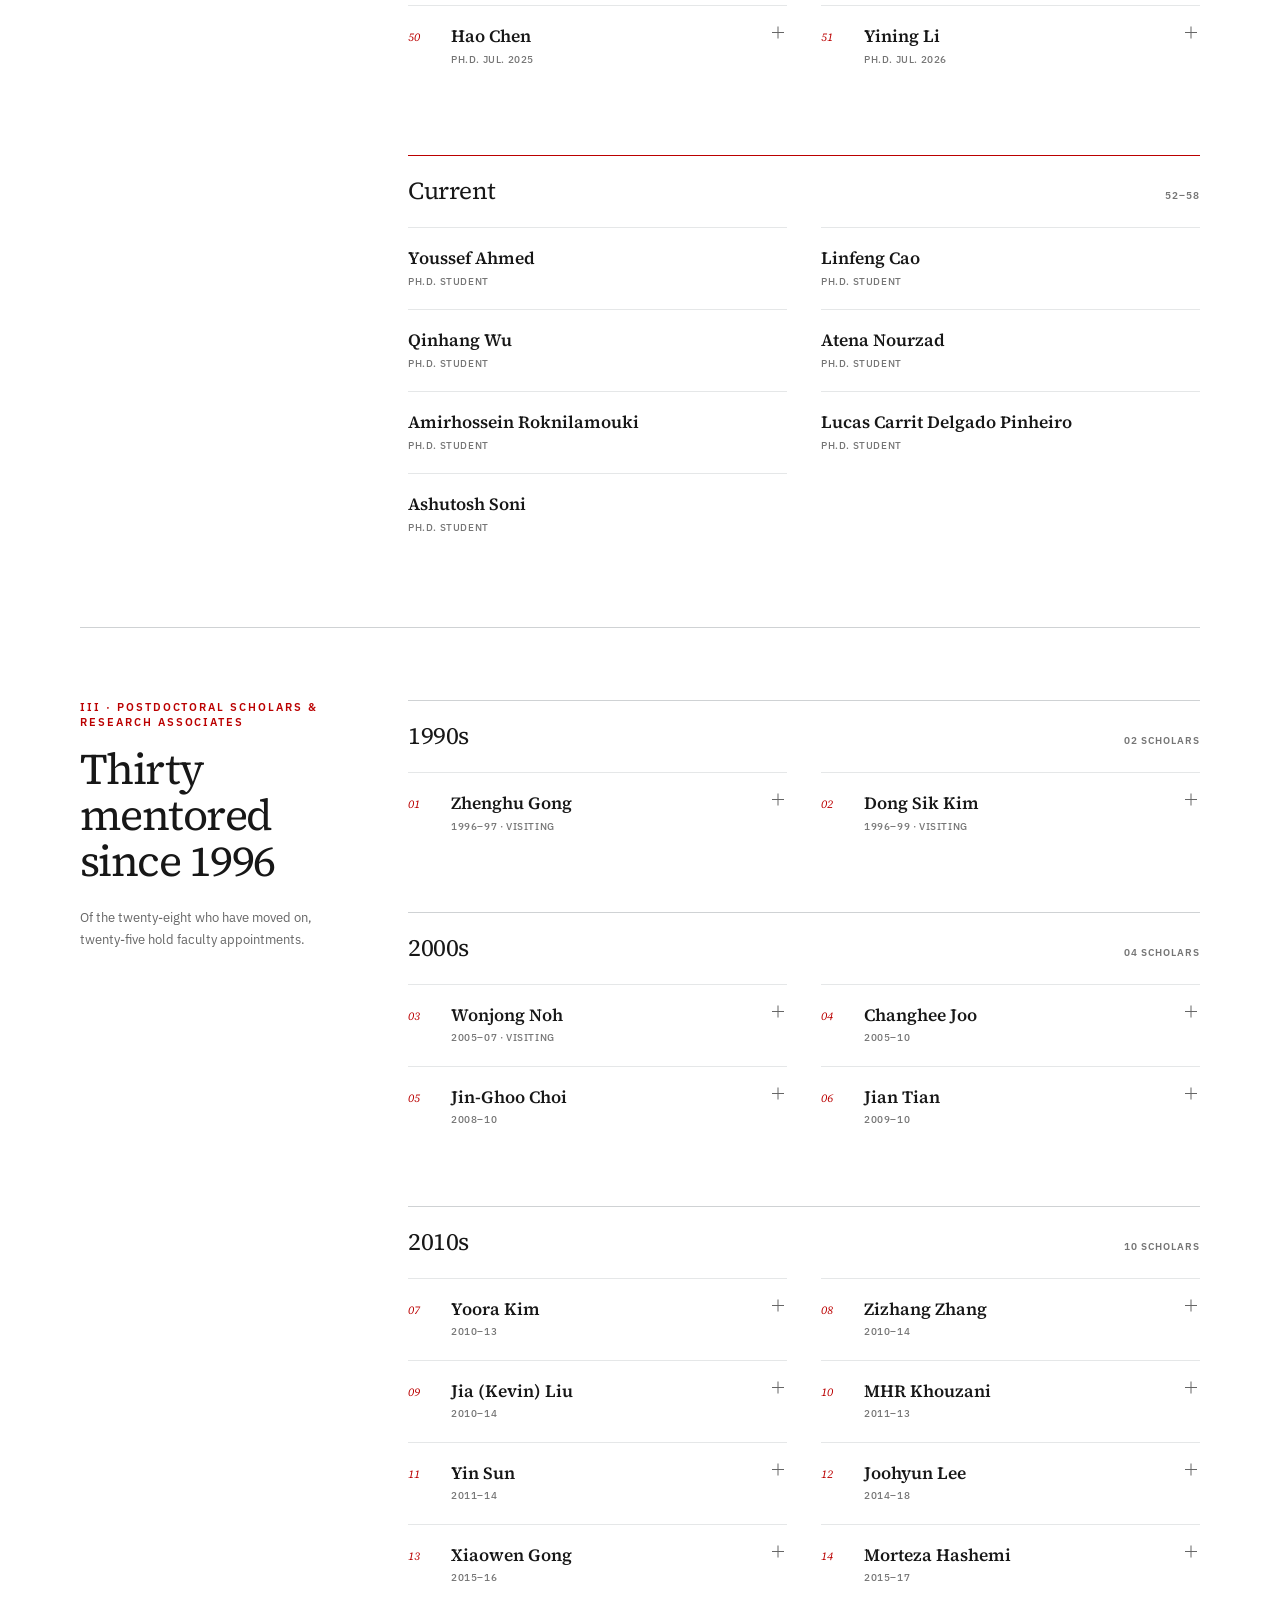
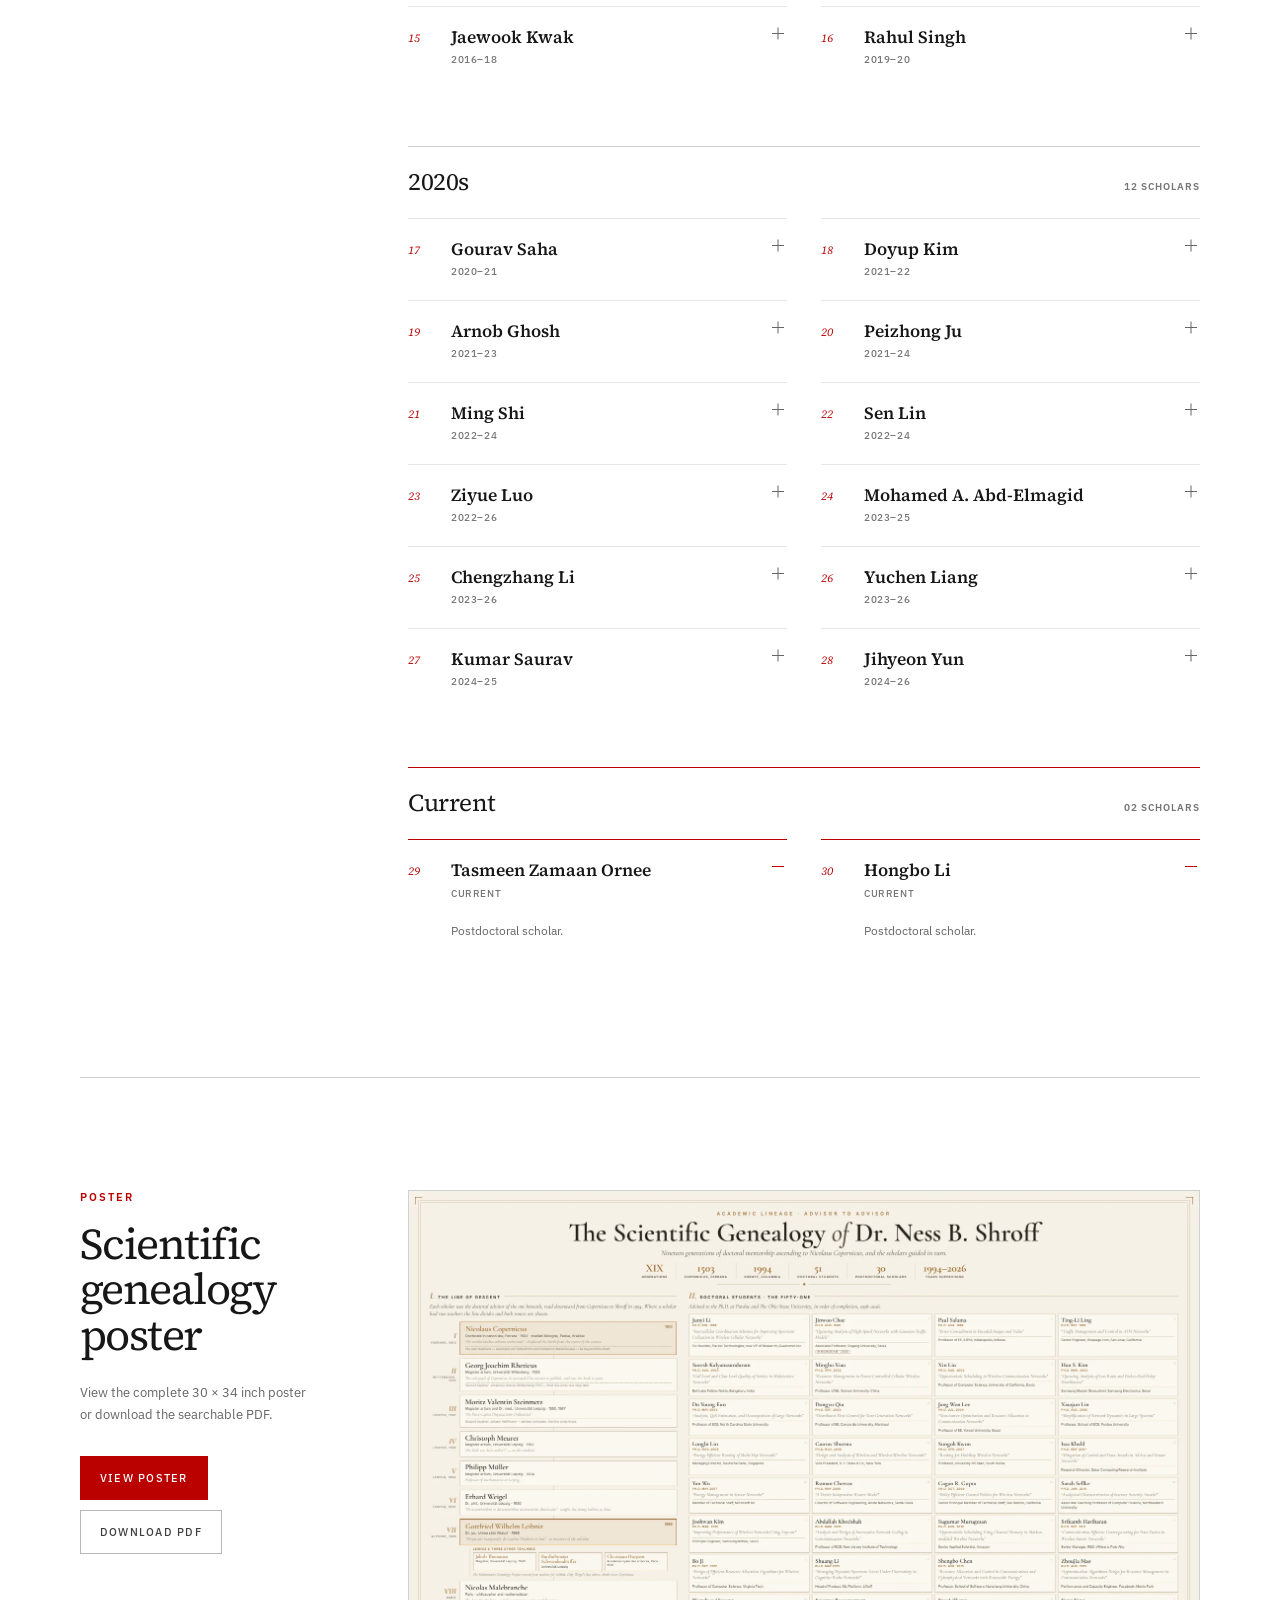
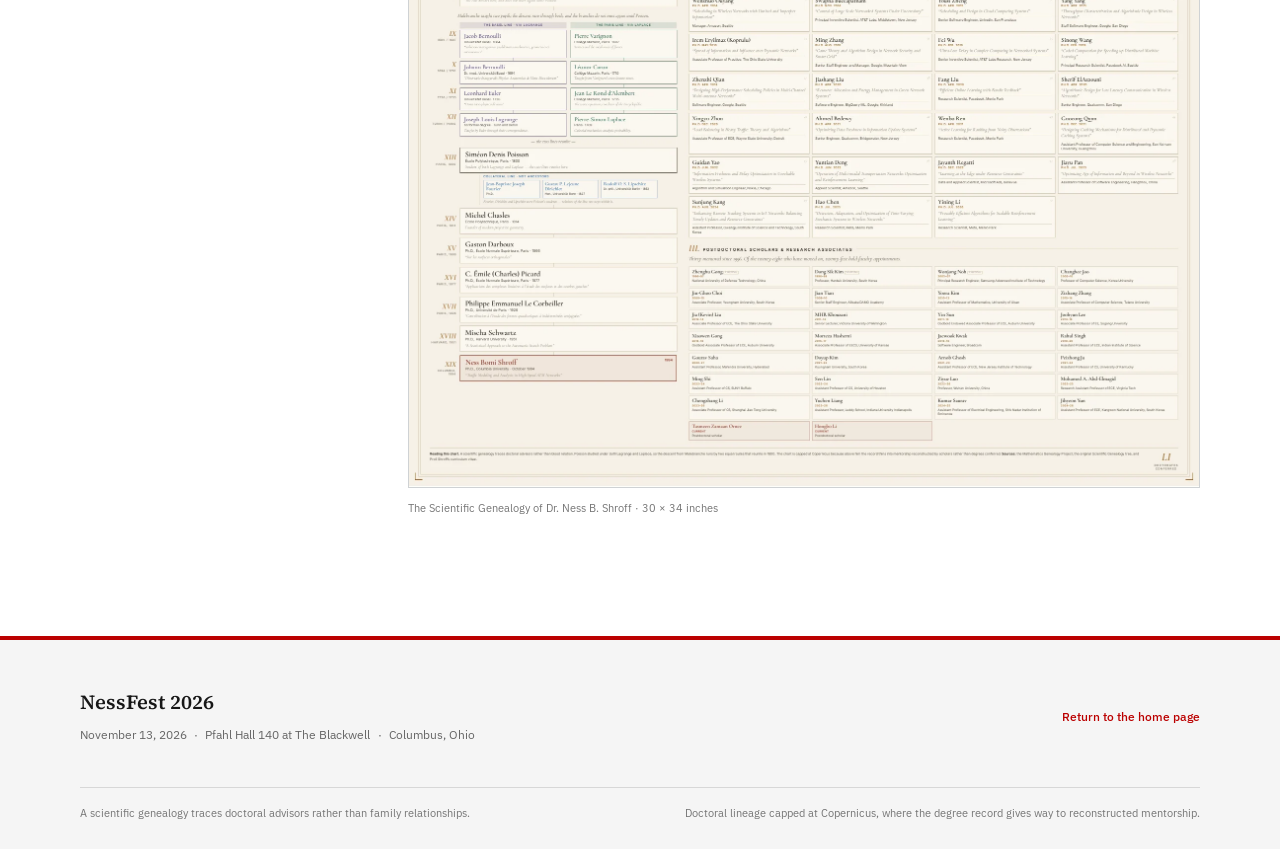
==== commit ad389641: "Update Ziyue role and genealogy poster" ====
--- a/genealogy/index.html
+++ b/genealogy/index.html
@@ -14,7 +14,7 @@
       property="og:description"
       content="Nineteen generations of doctoral mentorship and the scholars guided in turn."
     />
-    <meta property="og:image" content="https://nessfest.github.io/assets/images/shroff-genealogy-poster.webp?v=20260902-sugumar" />
+    <meta property="og:image" content="https://nessfest.github.io/assets/images/shroff-genealogy-poster.webp?v=20260902-ziyue" />
     <title>The Scientific Genealogy of Dr. Ness B. Shroff · NessFest 2026</title>
     <link rel="icon" href="../assets/favicon.svg" type="image/svg+xml" />
     <link rel="preload" href="../assets/fonts/source-serif-4-400.ttf" as="font" type="font/ttf" crossorigin />
@@ -80,7 +80,7 @@
               <a class="button button-primary" href="#lineage">Explore the lineage</a>
               <a
                 class="button button-secondary"
-                href="../assets/documents/shroff-scientific-genealogy.pdf?v=20260902-sugumar"
+                href="../assets/documents/shroff-scientific-genealogy.pdf?v=20260902-ziyue"
                 download
               >
                 Download the poster
@@ -1277,7 +1277,7 @@
                   <span class="person-summary"><strong>Ziyue Luo</strong><span>2022–26</span></span>
                   <span class="disclosure-mark" aria-hidden="true"></span>
                 </summary>
-                <div class="person-detail"><p>Associate Professor, Wuhan University, China.</p></div>
+                <div class="person-detail"><p>Professor, Wuhan University, China.</p></div>
               </details>
               <details class="person-entry person-entry-compact">
                 <summary>
@@ -1357,7 +1357,7 @@
           <div class="poster-actions">
             <a
               class="button button-primary"
-              href="../assets/documents/shroff-scientific-genealogy.pdf?v=20260902-sugumar"
+              href="../assets/documents/shroff-scientific-genealogy.pdf?v=20260902-ziyue"
               target="_blank"
               rel="noreferrer"
             >
@@ -1365,7 +1365,7 @@
             </a>
             <a
               class="button button-secondary"
-              href="../assets/documents/shroff-scientific-genealogy.pdf?v=20260902-sugumar"
+              href="../assets/documents/shroff-scientific-genealogy.pdf?v=20260902-ziyue"
               download
             >
               Download PDF
@@ -1374,9 +1374,9 @@
         </div>
 
         <figure class="poster-preview">
-          <a href="../assets/documents/shroff-scientific-genealogy.pdf?v=20260902-sugumar" target="_blank" rel="noreferrer">
+          <a href="../assets/documents/shroff-scientific-genealogy.pdf?v=20260902-ziyue" target="_blank" rel="noreferrer">
             <img
-              src="../assets/images/shroff-genealogy-poster.webp?v=20260902-sugumar"
+              src="../assets/images/shroff-genealogy-poster.webp?v=20260902-ziyue"
               width="1600"
               height="1815"
               alt="The complete scientific genealogy poster for Dr. Ness B. Shroff"
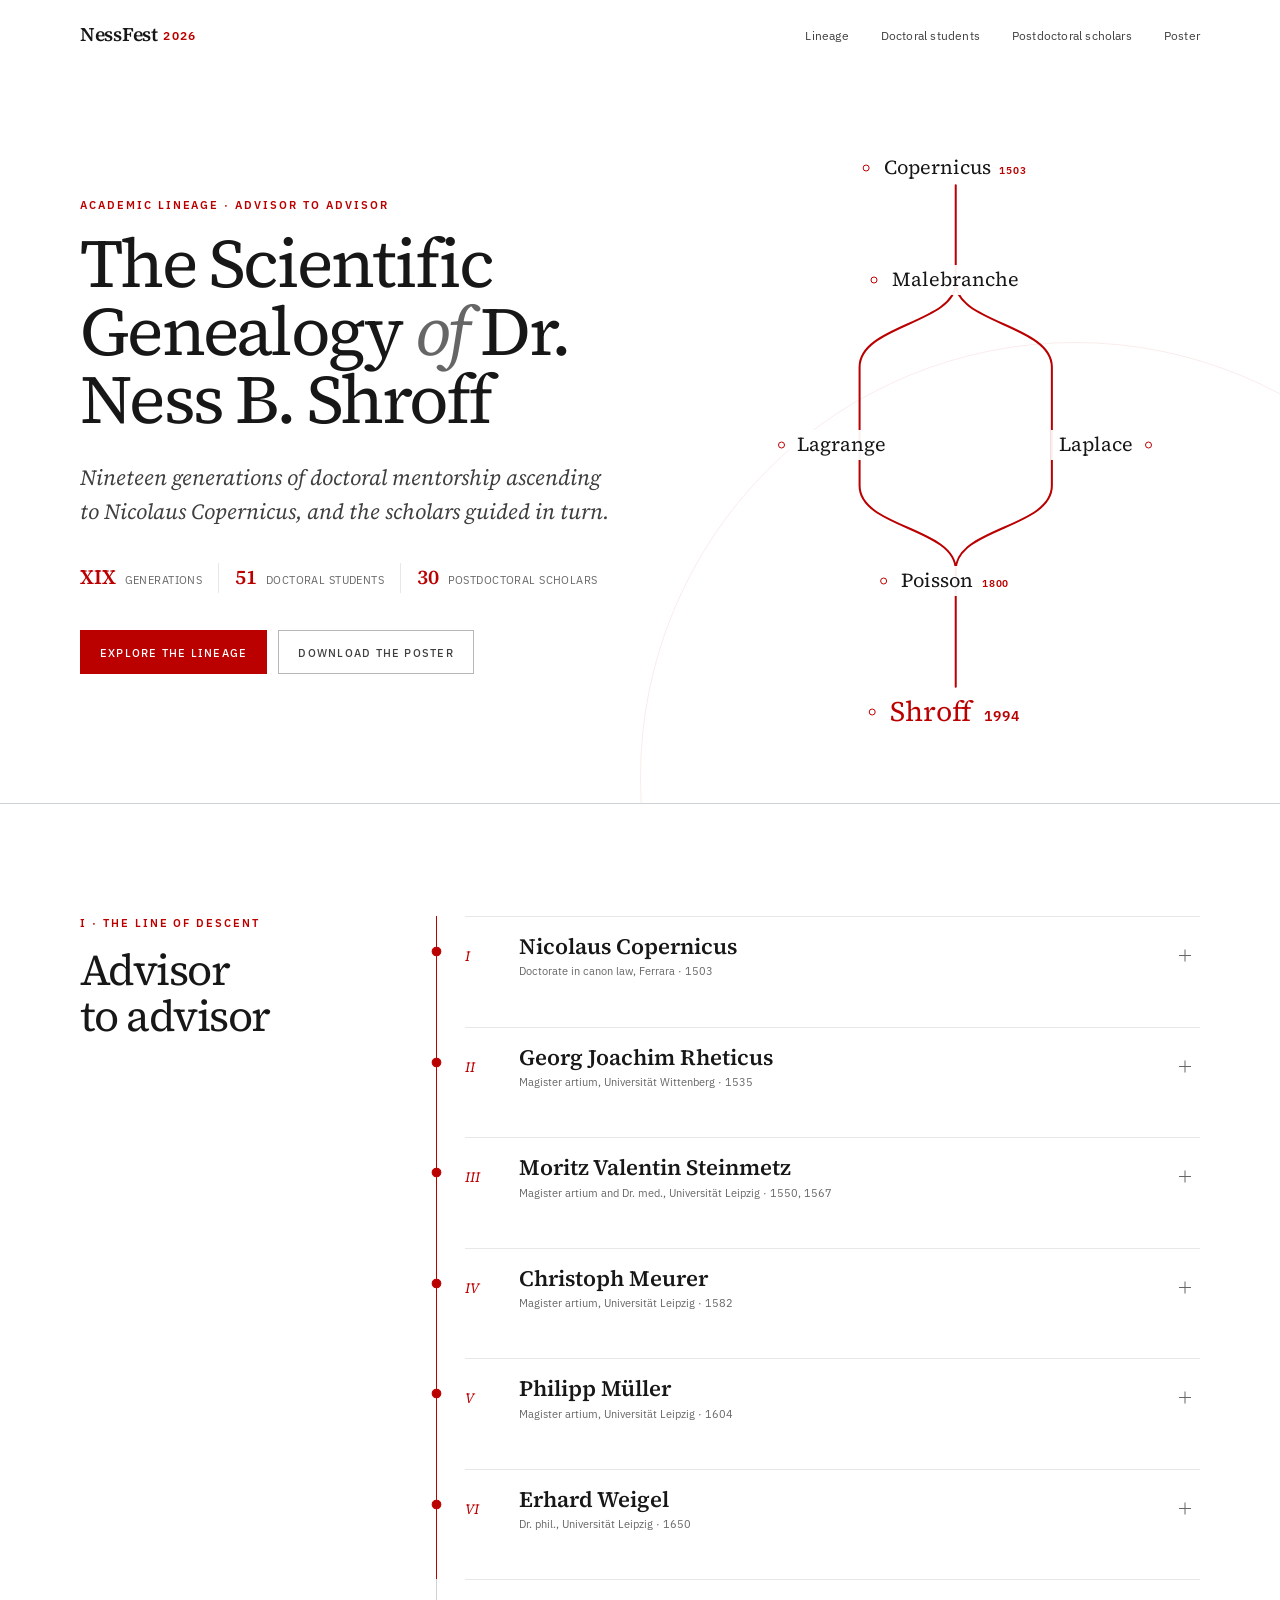
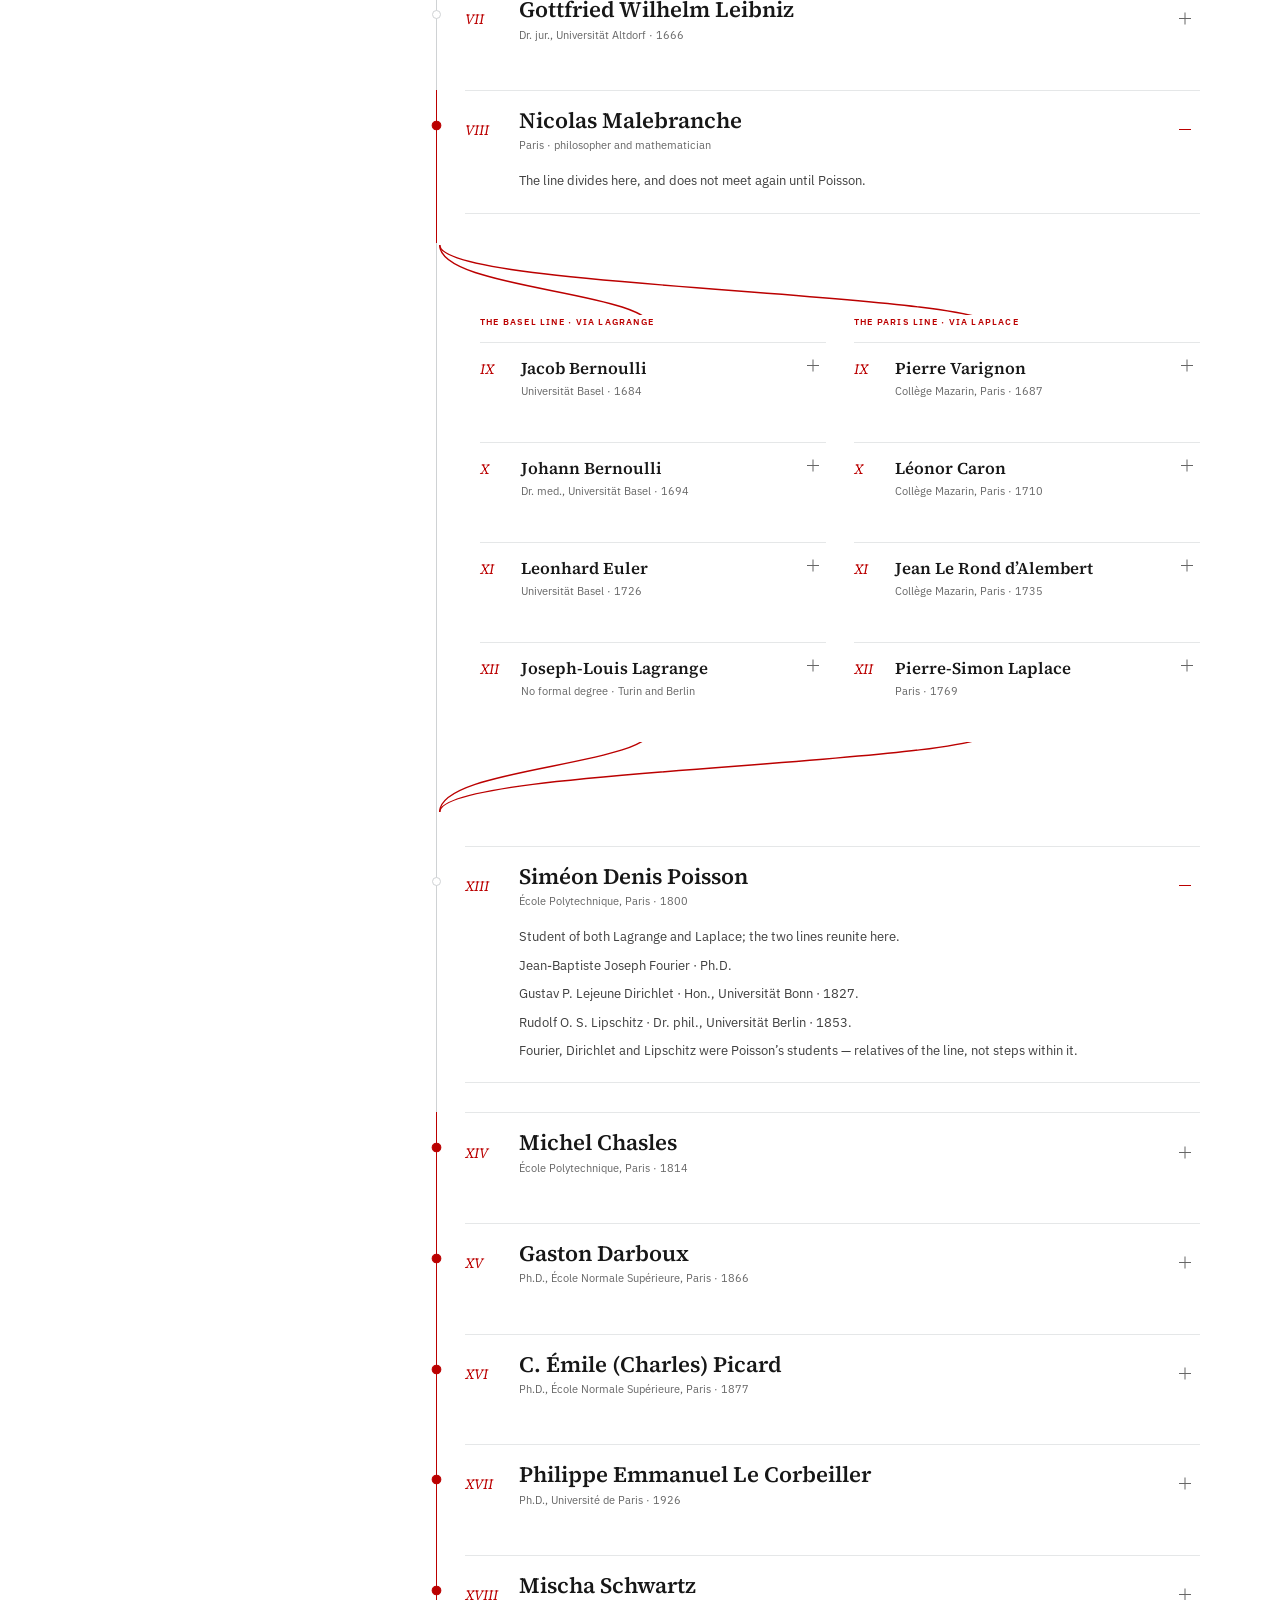
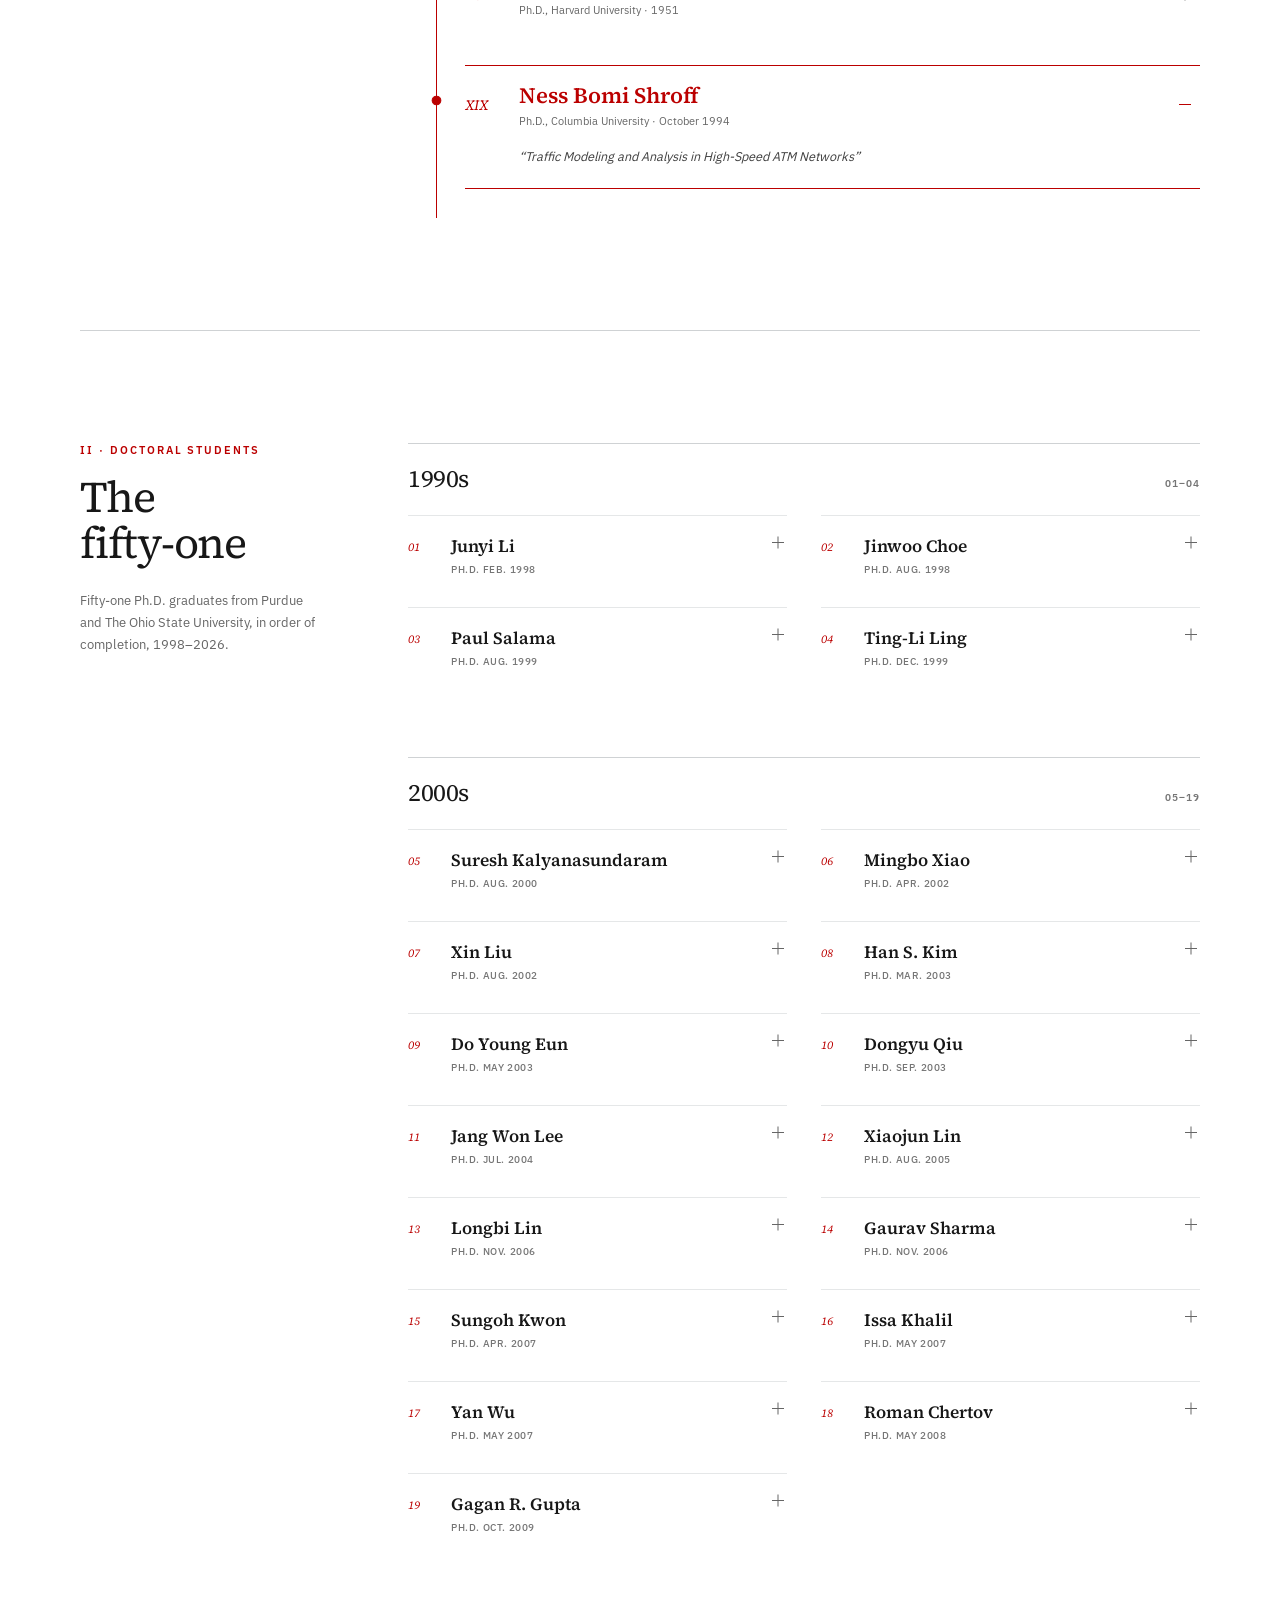
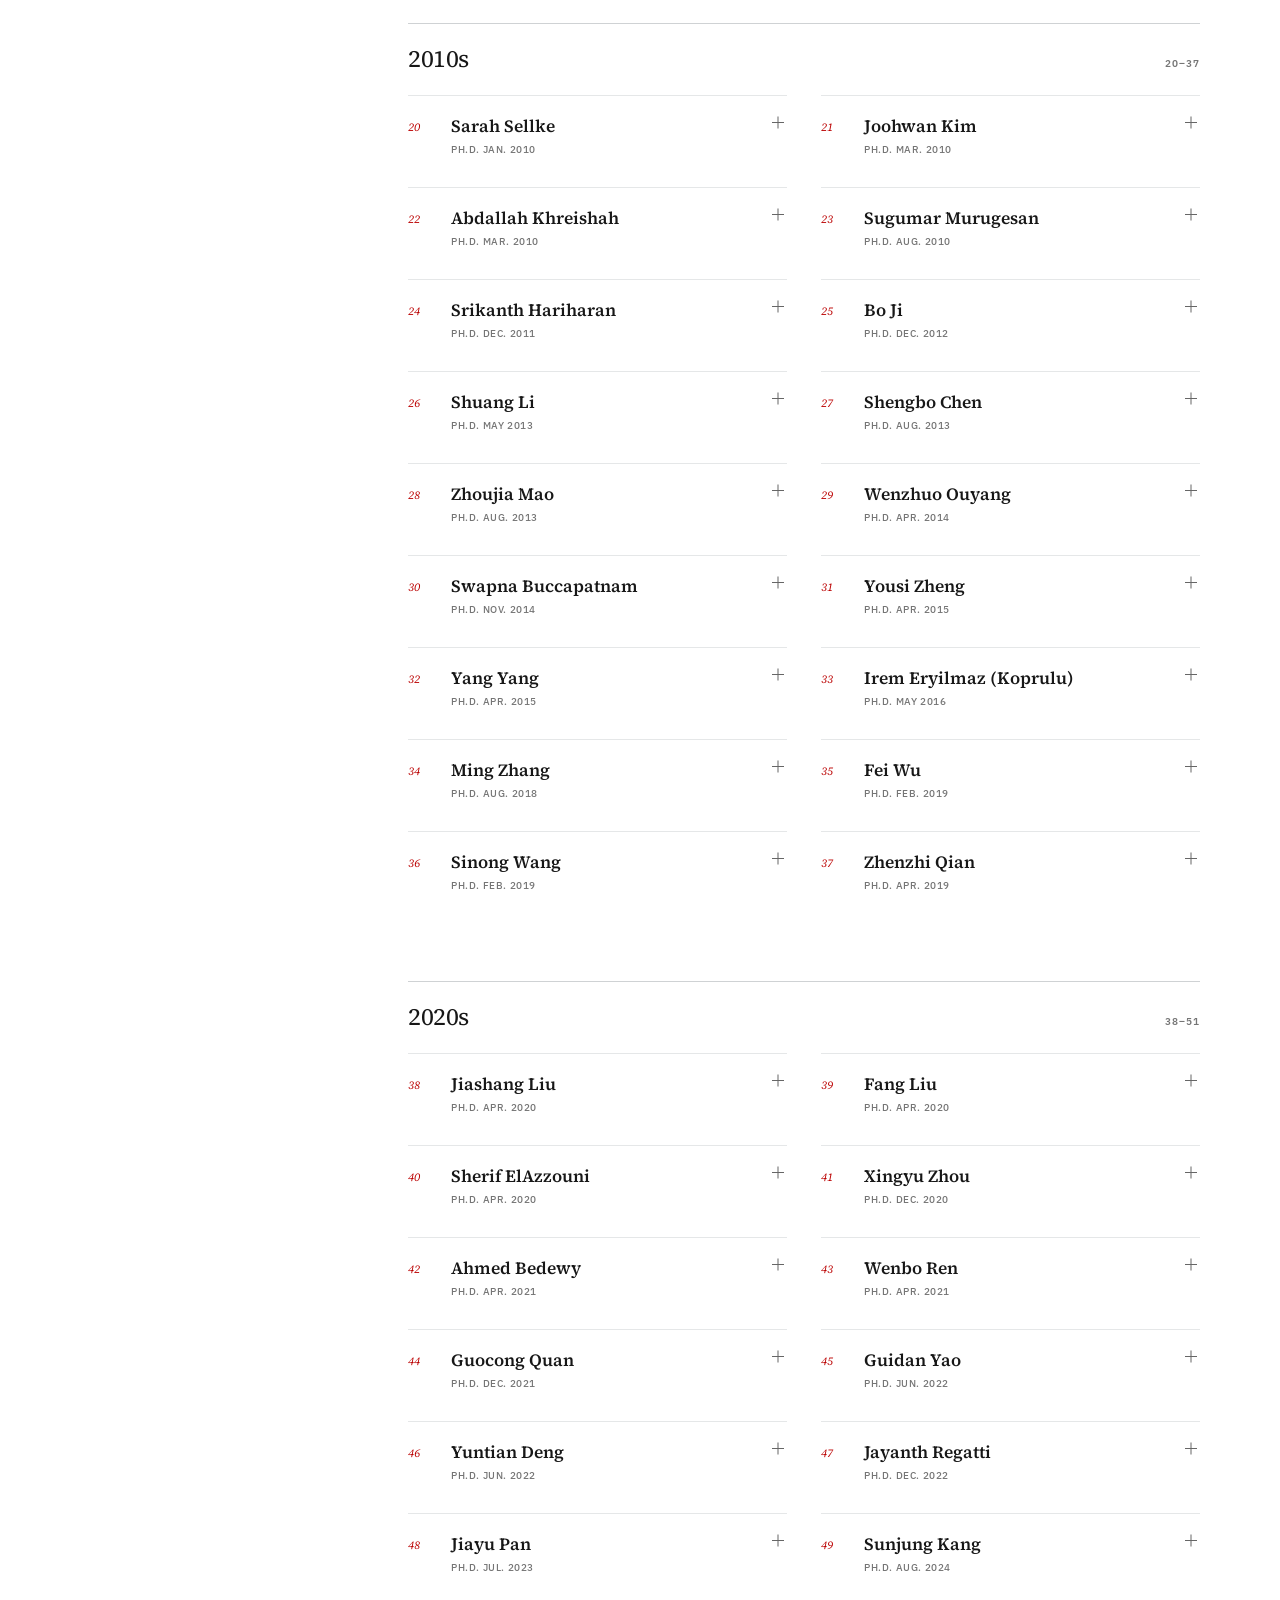
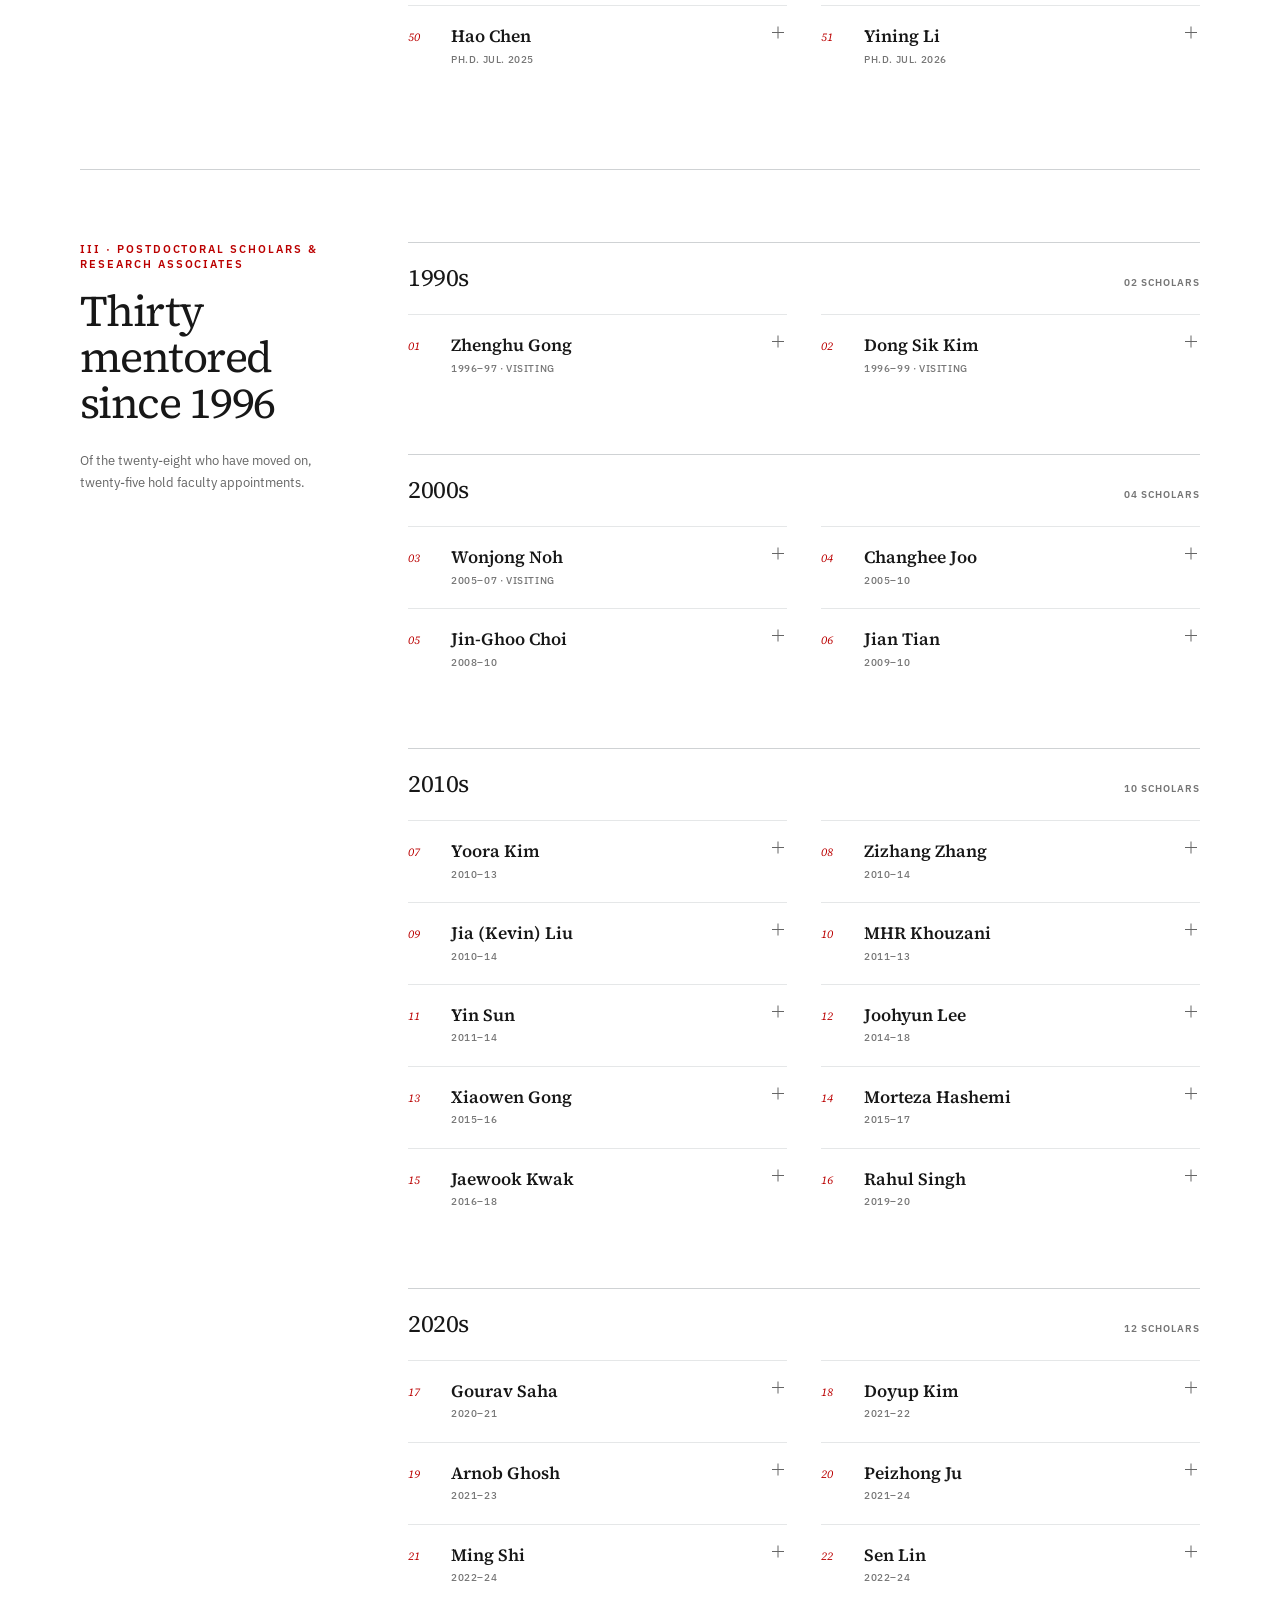
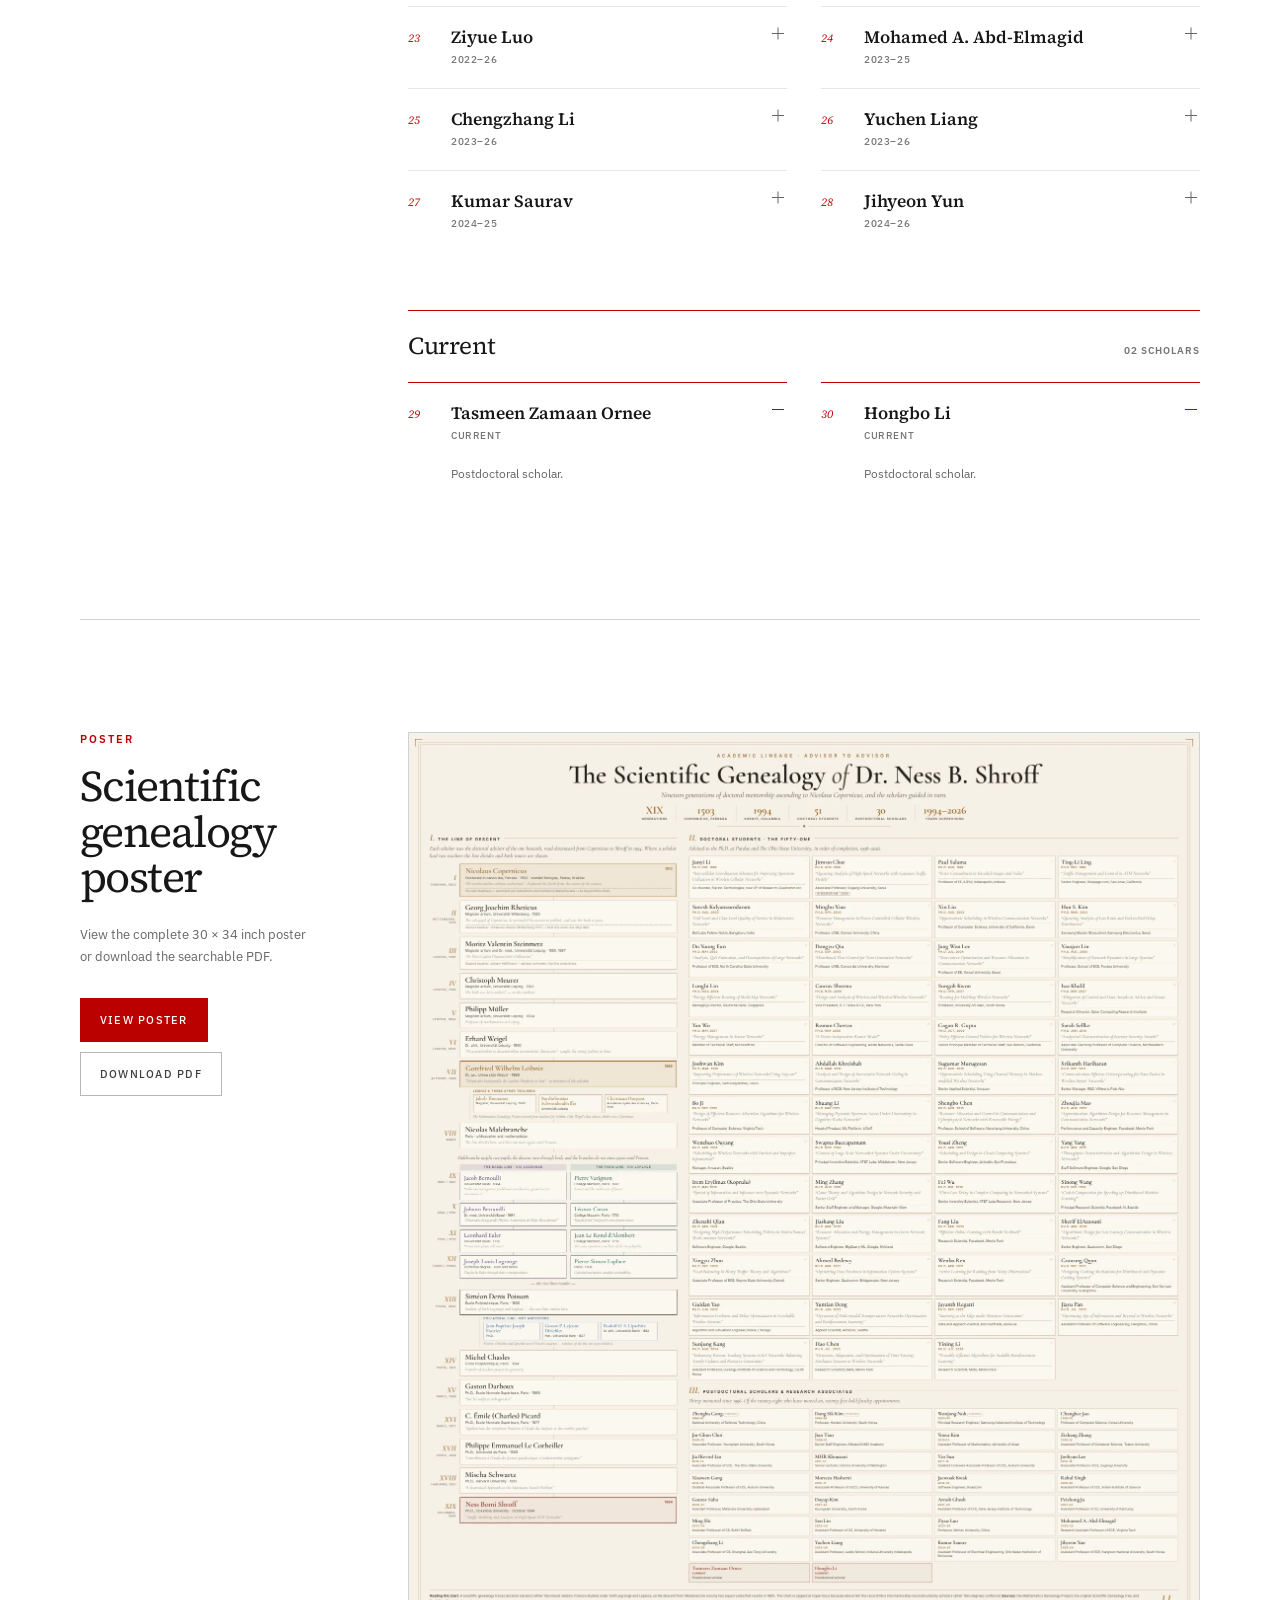
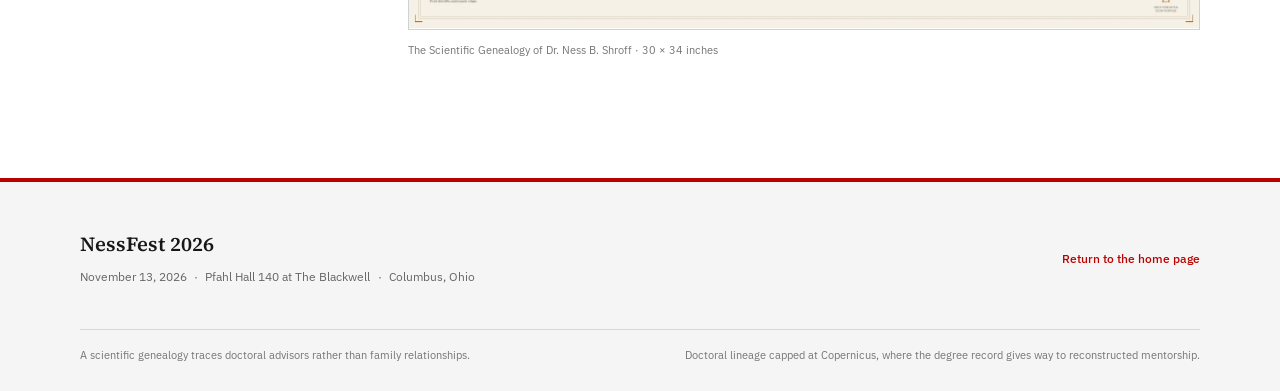
==== commit a01d2668: "Remove current doctoral students from genealogy" ====
--- a/genealogy/index.html
+++ b/genealogy/index.html
@@ -6,7 +6,7 @@
     <meta name="theme-color" content="#ffffff" />
     <meta
       name="description"
-      content="Explore the scientific genealogy of Professor Ness B. Shroff: nineteen generations of doctoral mentorship, fifty-eight doctoral students, and thirty postdoctoral scholars."
+      content="Explore the scientific genealogy of Professor Ness B. Shroff: nineteen generations of doctoral mentorship, fifty-one doctoral students, and thirty postdoctoral scholars."
     />
     <meta property="og:type" content="website" />
     <meta property="og:title" content="The Scientific Genealogy of Dr. Ness B. Shroff" />
@@ -20,7 +20,7 @@
     <link rel="preload" href="../assets/fonts/source-serif-4-400.ttf" as="font" type="font/ttf" crossorigin />
     <link rel="preload" href="../assets/fonts/ibm-plex-sans-400.ttf" as="font" type="font/ttf" crossorigin />
     <link rel="stylesheet" href="../styles.css?v=20260828-genealogy" />
-    <link rel="stylesheet" href="styles.css?v=20260901-current-students" />
+    <link rel="stylesheet" href="styles.css?v=20260902-completed-students" />
     <script defer src="../script.js?v=20260828-genealogy"></script>
     <script defer src="script.js?v=20260828-genealogy"></script>
   </head>
@@ -71,9 +71,9 @@
               Nineteen generations of doctoral mentorship ascending to Nicolaus Copernicus, and the scholars
               guided in turn.
             </p>
-            <p class="genealogy-hero-stats" aria-label="19 generations, 58 doctoral students, and 30 postdoctoral scholars">
+            <p class="genealogy-hero-stats" aria-label="19 generations, 51 doctoral students, and 30 postdoctoral scholars">
               <span><strong>XIX</strong> generations</span>
-              <span><strong>58</strong> doctoral students</span>
+              <span><strong>51</strong> doctoral students</span>
               <span><strong>30</strong> postdoctoral scholars</span>
             </p>
             <div class="genealogy-hero-actions">
@@ -408,8 +408,8 @@
       <section class="genealogy-section legacy-section" id="doctoral-students" aria-labelledby="doctoral-heading" data-reveal>
         <div class="genealogy-section-heading">
           <p class="eyebrow">II · Doctoral students</p>
-          <h2 id="doctoral-heading">The fifty-eight</h2>
-          <p>Fifty-one Ph.D. graduates from Purdue and The Ohio State University, followed by seven current doctoral students.</p>
+          <h2 id="doctoral-heading">The fifty-one</h2>
+          <p>Fifty-one Ph.D. graduates from Purdue and The Ohio State University, in order of completion, 1998–2026.</p>
         </div>
 
         <div class="legacy-content">
@@ -1009,47 +1009,6 @@
                 </div>
               </details>
             </div>
-          </section>
-
-          <section
-            class="legacy-decade legacy-decade-current current-doctoral-students"
-            id="current-doctoral-students"
-            aria-labelledby="current-doctoral-heading"
-          >
-            <div class="legacy-decade-heading">
-              <h3 id="current-doctoral-heading">Current</h3>
-              <span>52–58</span>
-            </div>
-            <ul class="people-grid current-students-grid">
-              <li class="current-student-entry">
-                <strong>Youssef Ahmed</strong>
-                <span>Ph.D. student</span>
-              </li>
-              <li class="current-student-entry">
-                <strong>Linfeng Cao</strong>
-                <span>Ph.D. student</span>
-              </li>
-              <li class="current-student-entry">
-                <strong>Qinhang Wu</strong>
-                <span>Ph.D. student</span>
-              </li>
-              <li class="current-student-entry">
-                <strong>Atena Nourzad</strong>
-                <span>Ph.D. student</span>
-              </li>
-              <li class="current-student-entry">
-                <strong>Amirhossein Roknilamouki</strong>
-                <span>Ph.D. student</span>
-              </li>
-              <li class="current-student-entry">
-                <strong>Lucas Carrit Delgado Pinheiro</strong>
-                <span>Ph.D. student</span>
-              </li>
-              <li class="current-student-entry">
-                <strong>Ashutosh Soni</strong>
-                <span>Ph.D. student</span>
-              </li>
-            </ul>
           </section>
         </div>
       </section>
--- a/genealogy/styles.css
+++ b/genealogy/styles.css
@@ -610,38 +610,6 @@
   column-gap: 34px;
 }
 
-.current-students-grid {
-  margin: 0;
-  padding: 0;
-  list-style: none;
-}
-
-.current-student-entry {
-  min-width: 0;
-  min-height: 78px;
-  padding: 20px 0;
-  display: grid;
-  gap: 5px;
-  align-content: start;
-  border-top: 1px solid var(--rule-light);
-}
-
-.current-student-entry strong {
-  font-family: var(--serif);
-  font-size: 1.08rem;
-  font-weight: 600;
-  line-height: 1.25;
-}
-
-.current-student-entry span {
-  color: var(--muted-light);
-  font-size: 0.62rem;
-  font-weight: 500;
-  letter-spacing: 0.06em;
-  line-height: 1.45;
-  text-transform: uppercase;
-}
-
 #doctoral-students {
   padding-bottom: 72px;
 }
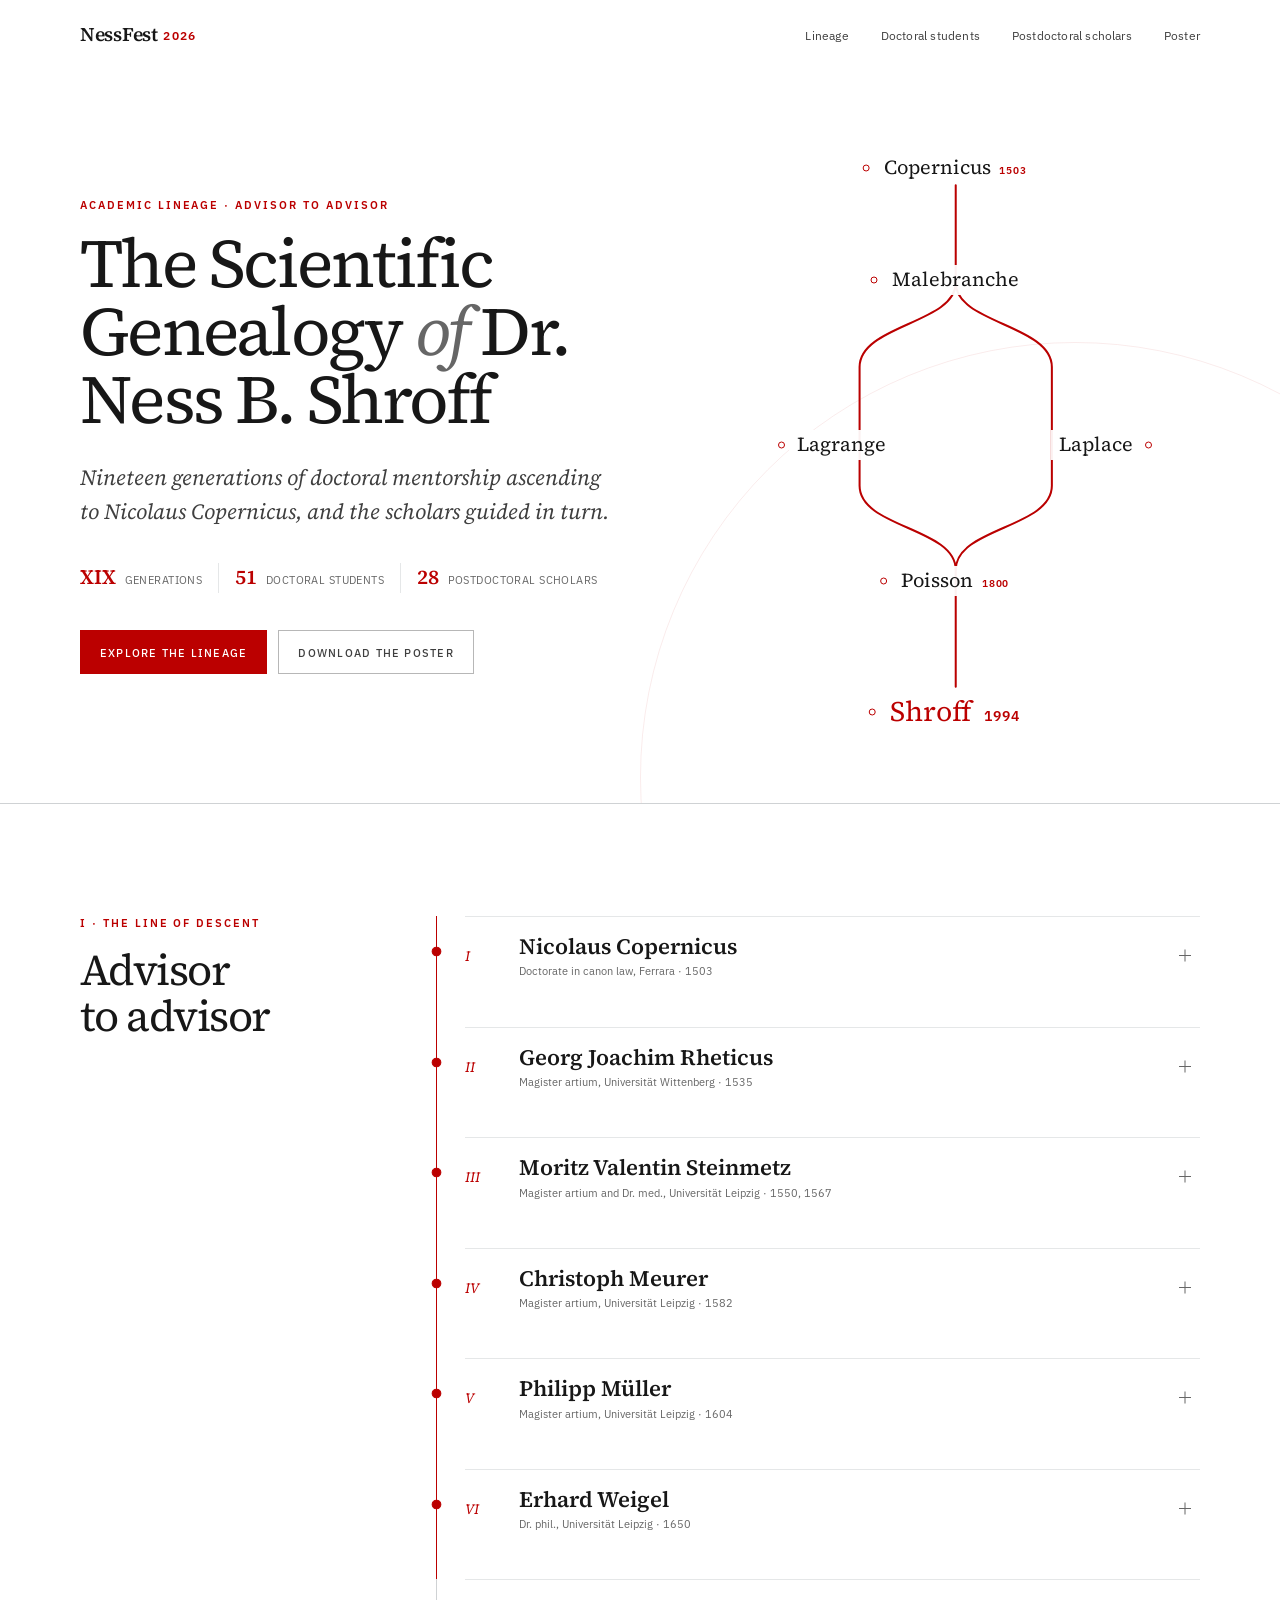
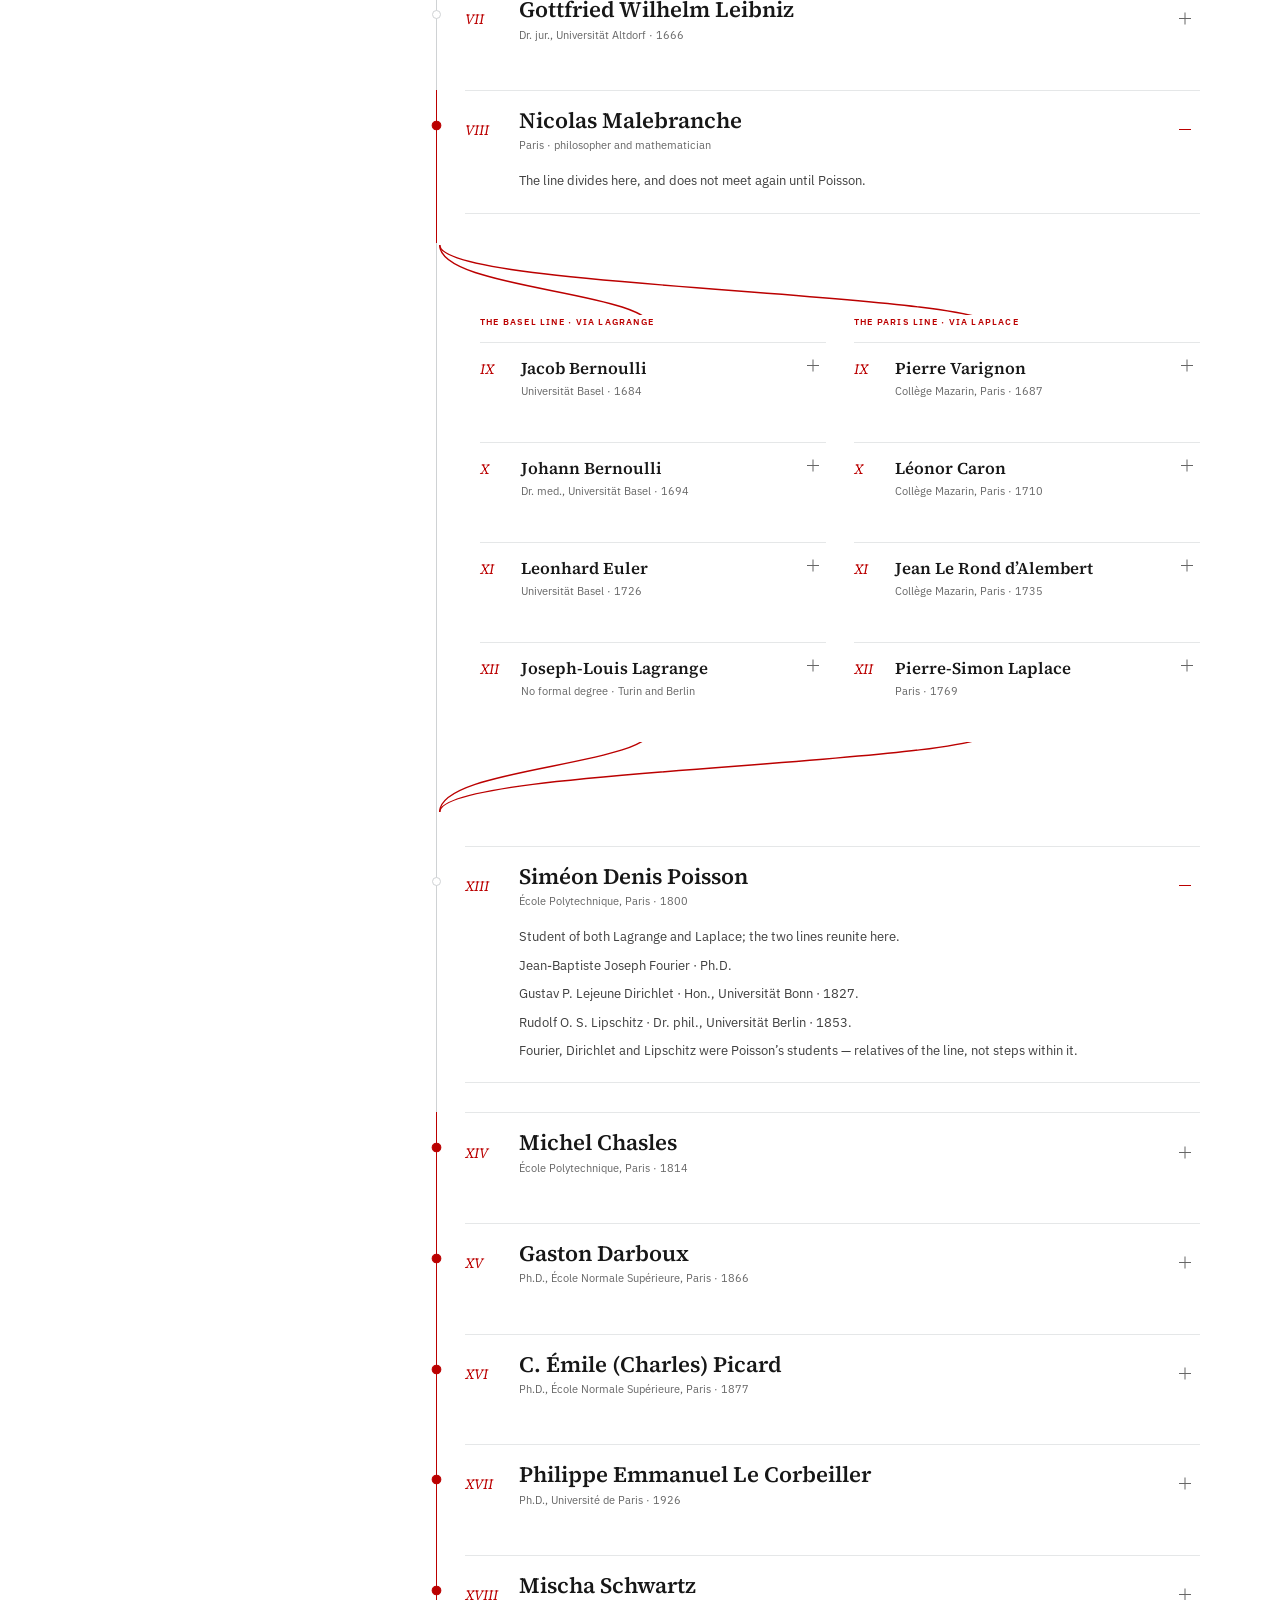
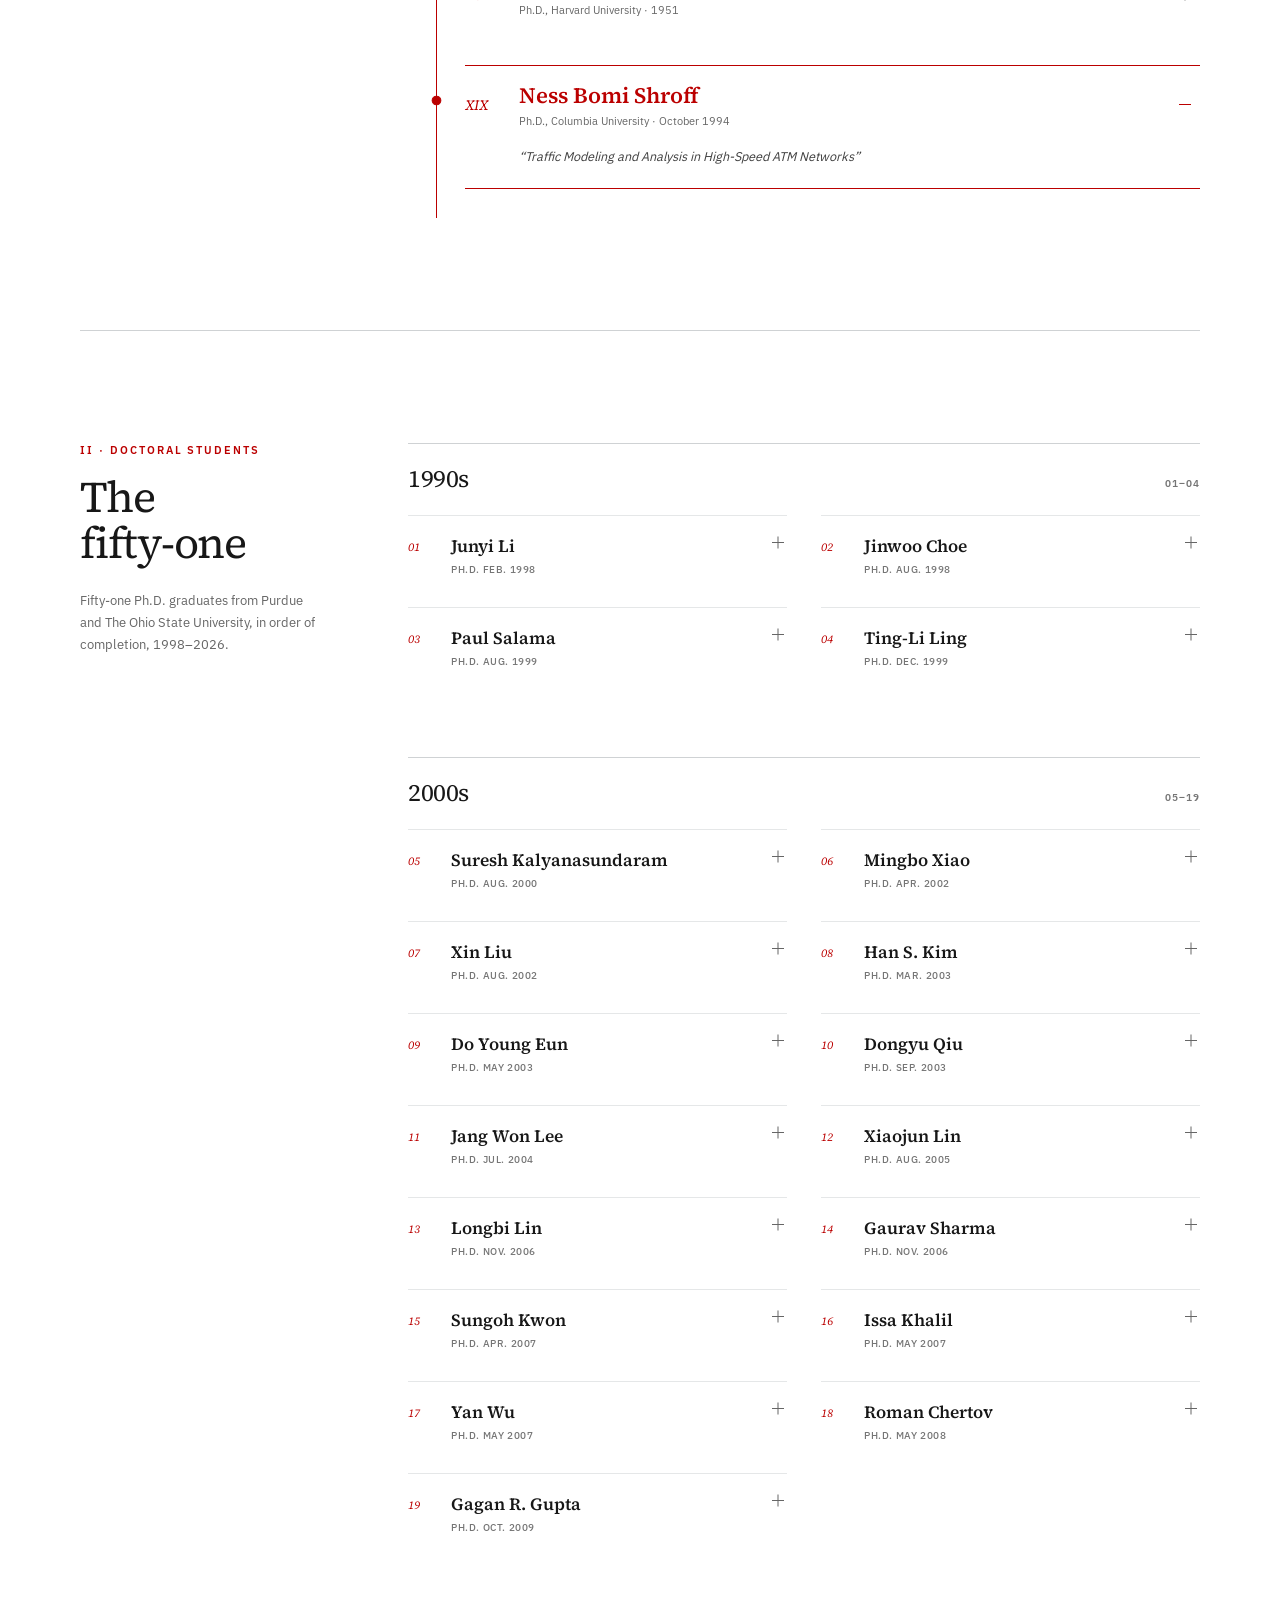
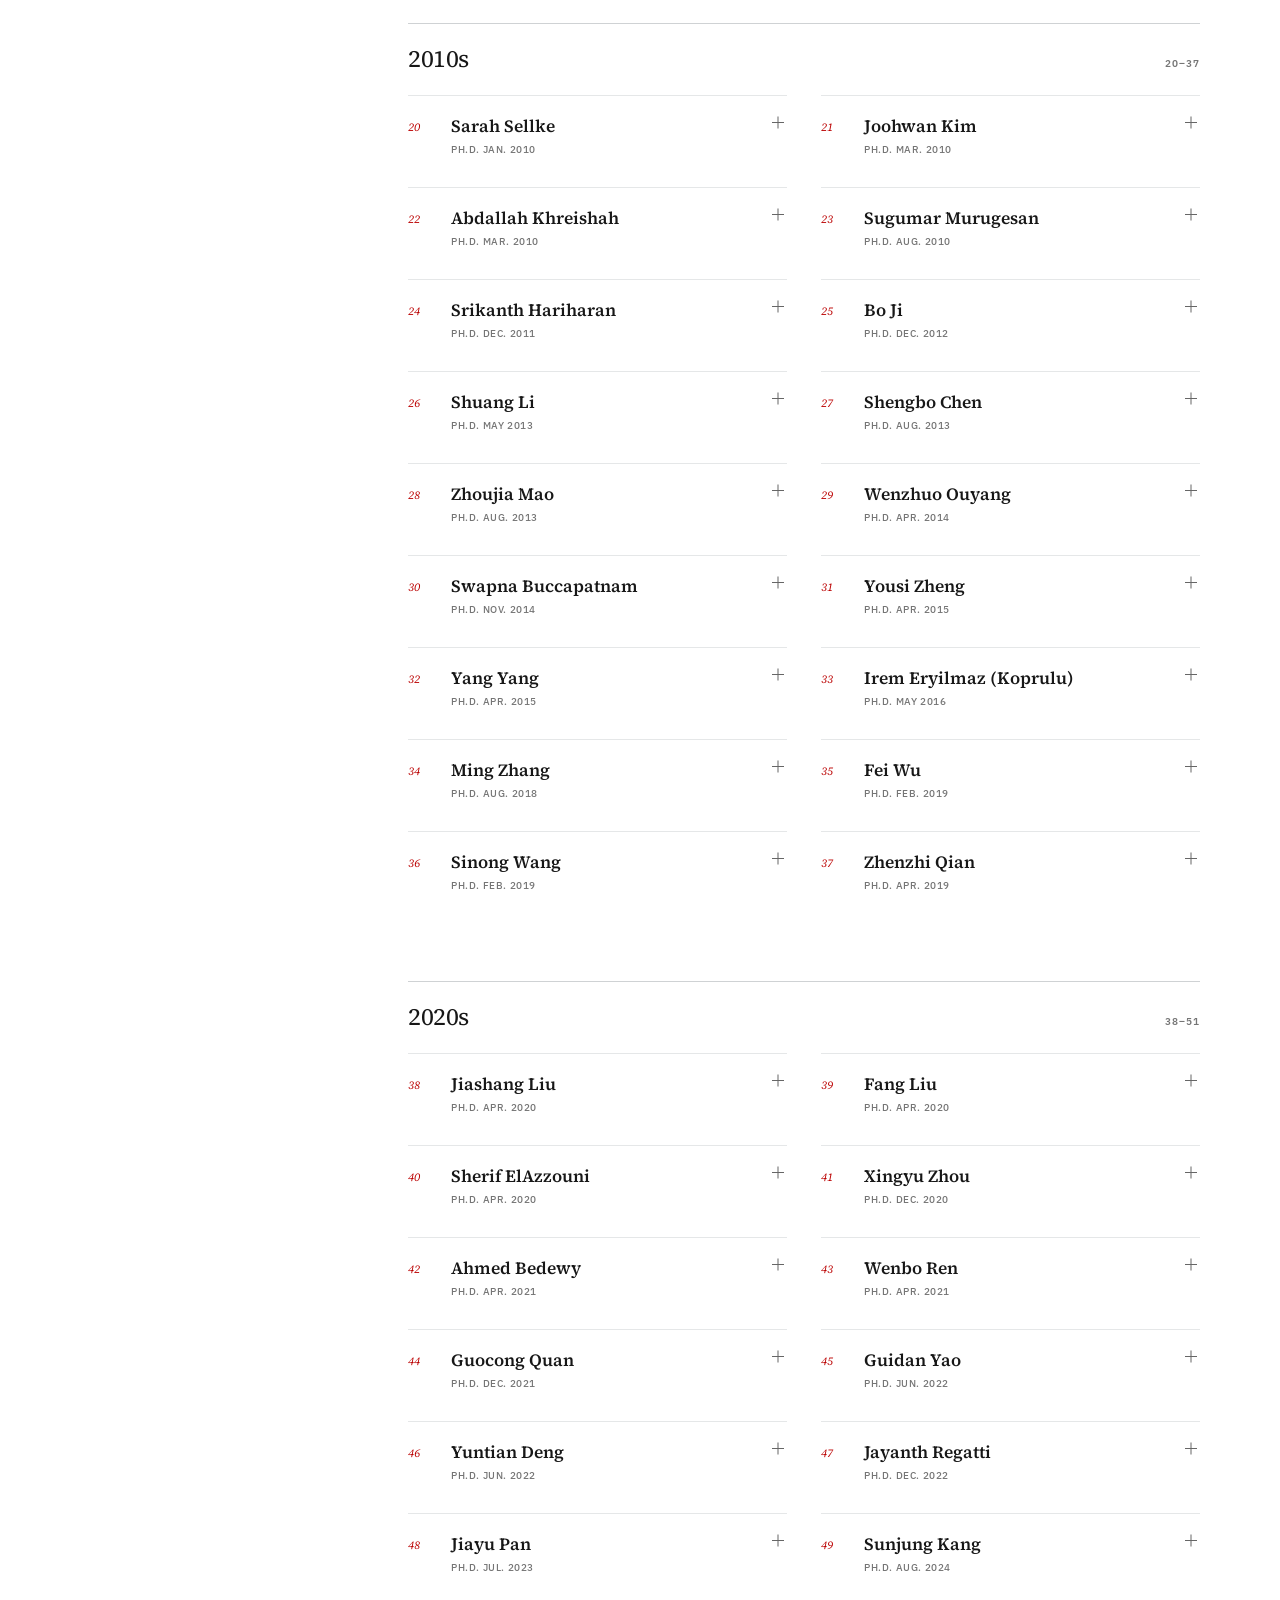
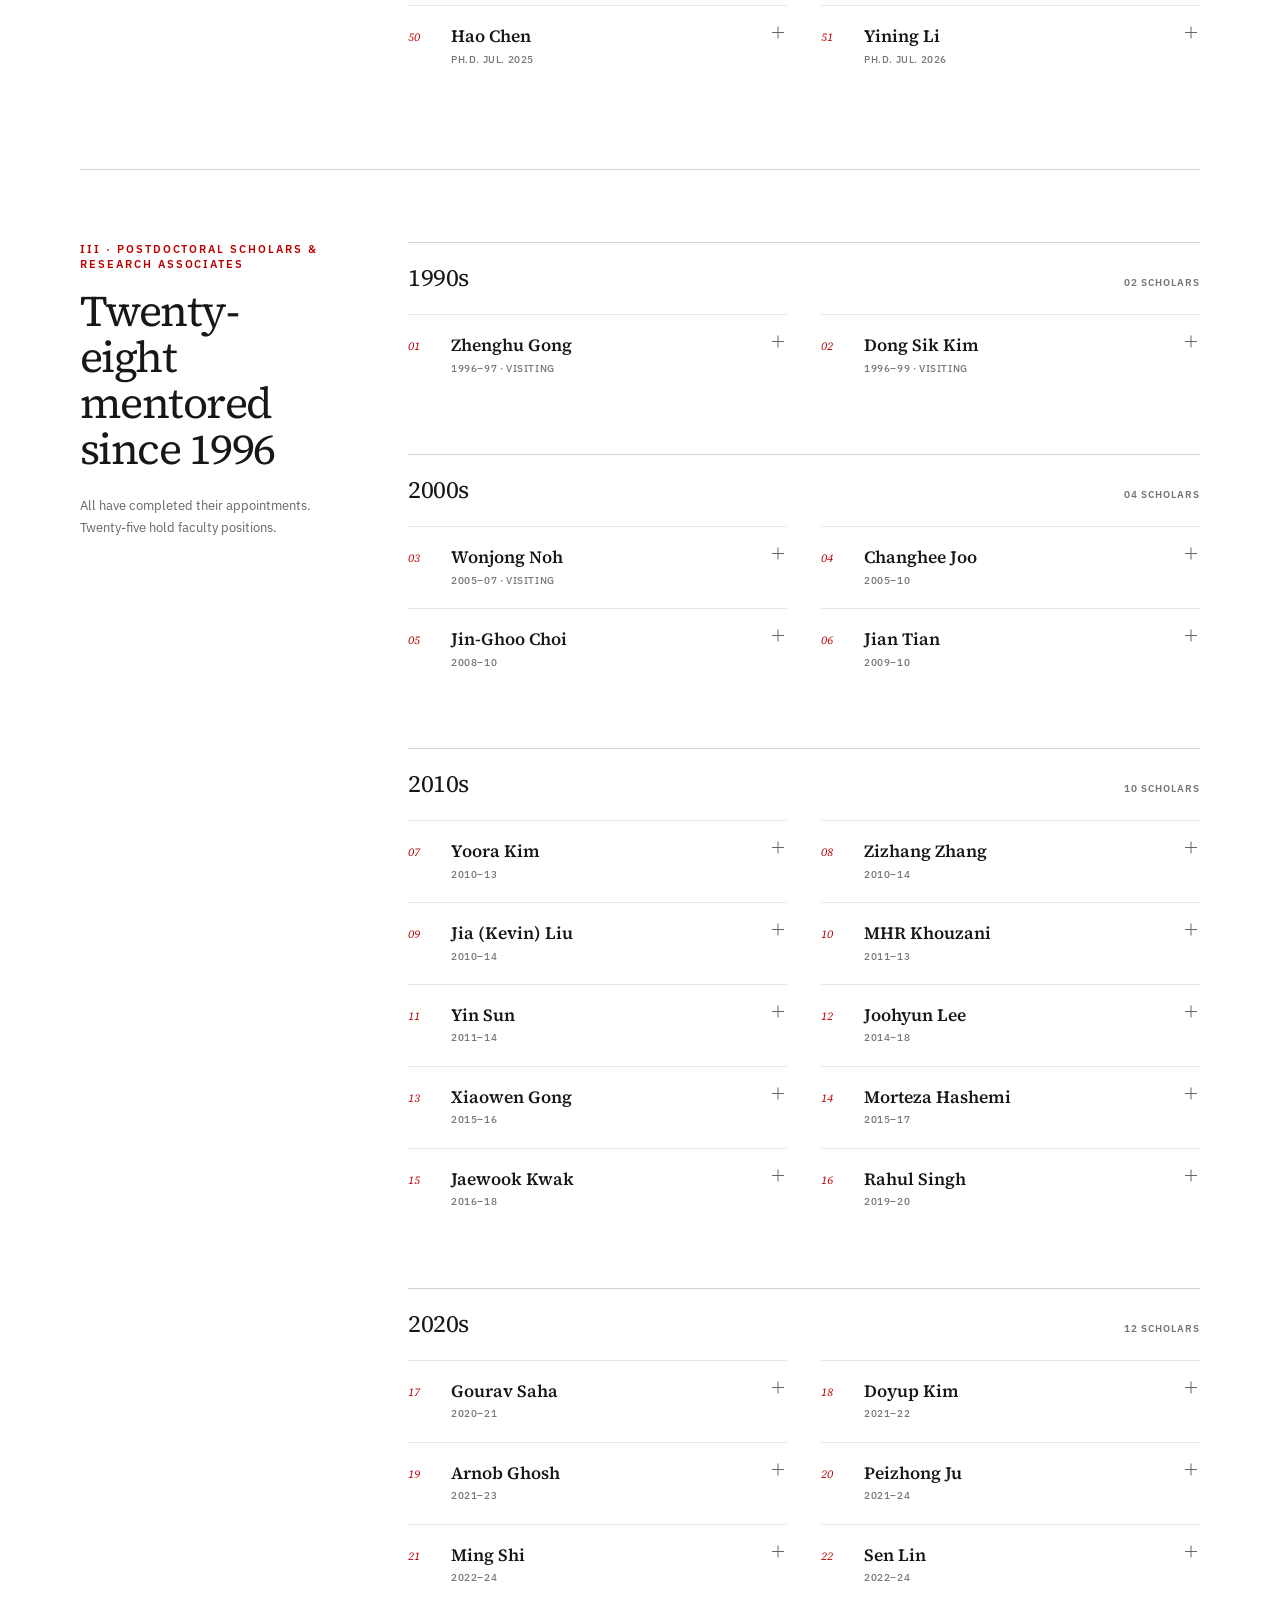
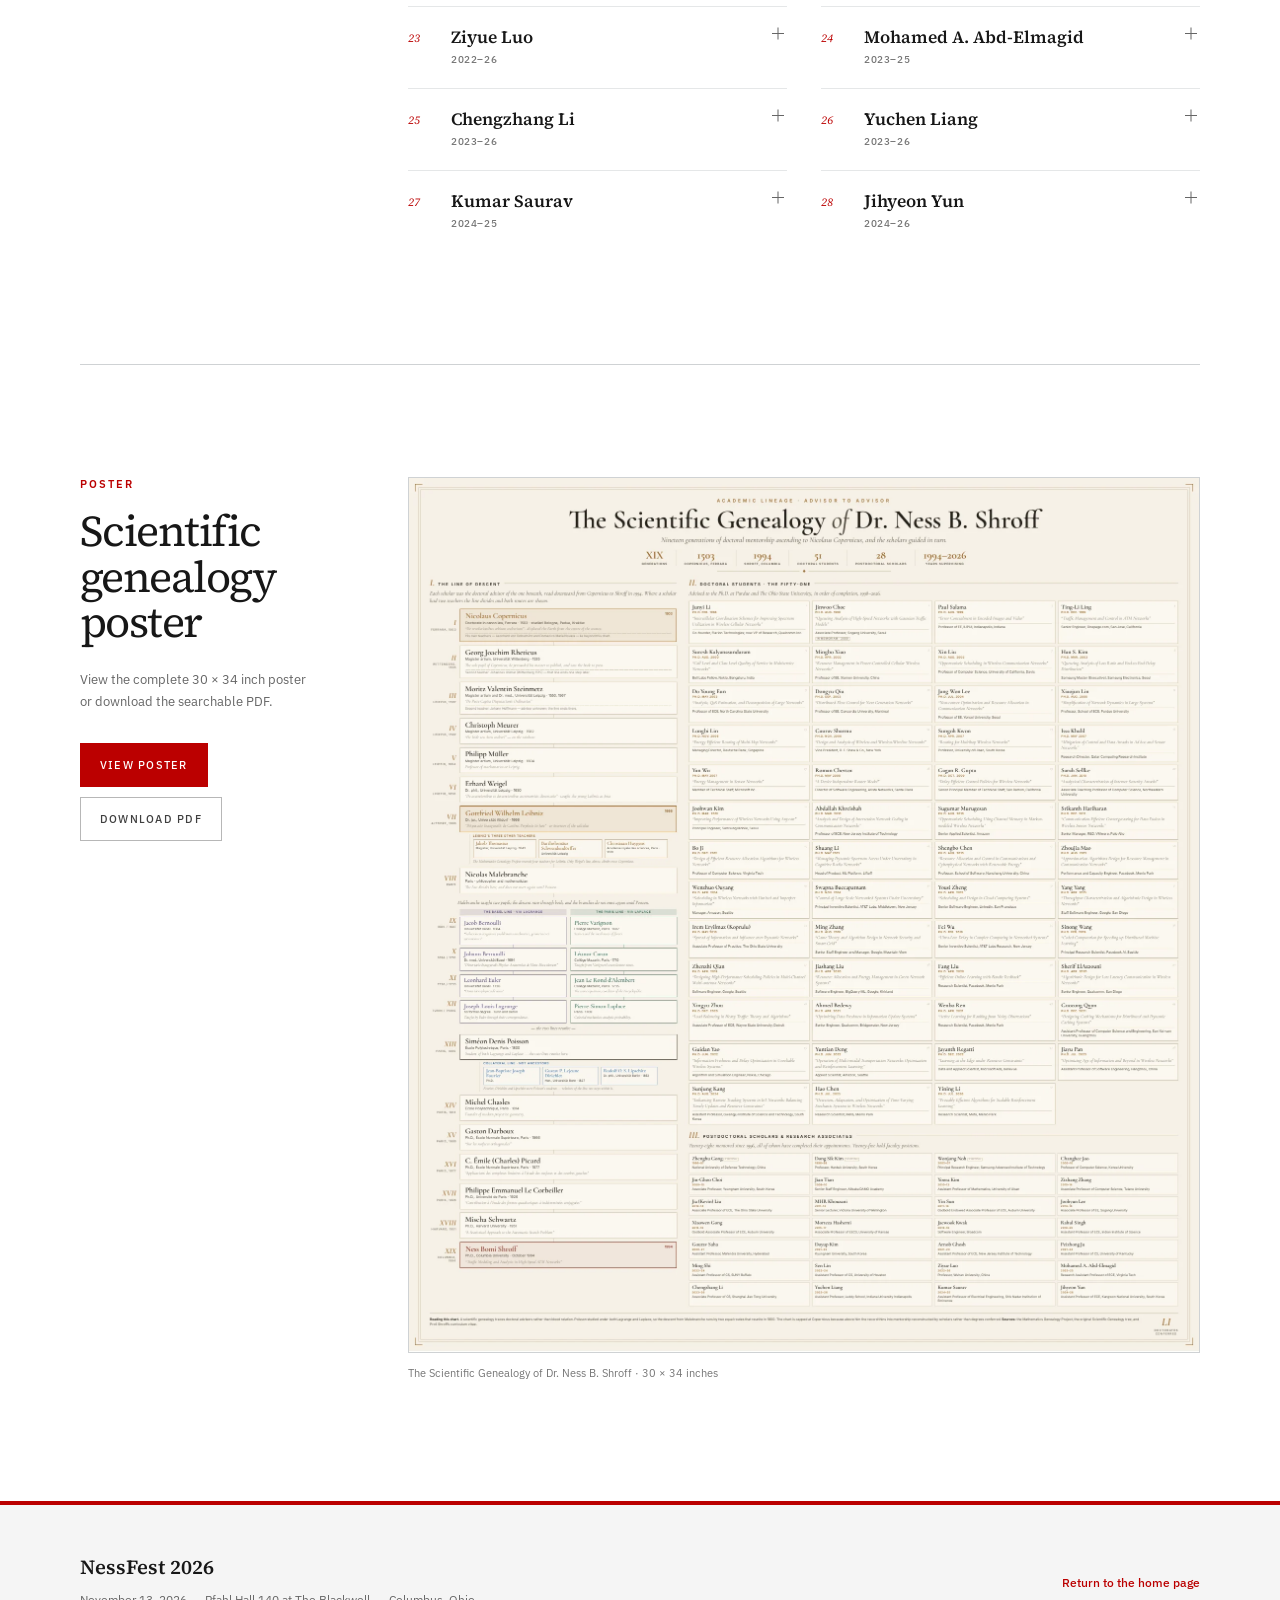
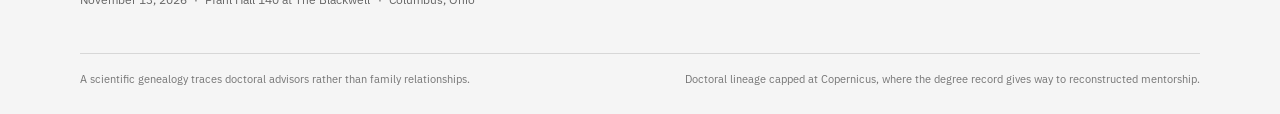
==== commit 7d512567: "Remove current postdocs from genealogy" ====
--- a/genealogy/index.html
+++ b/genealogy/index.html
@@ -6,7 +6,7 @@
     <meta name="theme-color" content="#ffffff" />
     <meta
       name="description"
-      content="Explore the scientific genealogy of Professor Ness B. Shroff: nineteen generations of doctoral mentorship, fifty-one doctoral students, and thirty postdoctoral scholars."
+      content="Explore the scientific genealogy of Professor Ness B. Shroff: nineteen generations of doctoral mentorship, fifty-one doctoral students, and twenty-eight postdoctoral scholars."
     />
     <meta property="og:type" content="website" />
     <meta property="og:title" content="The Scientific Genealogy of Dr. Ness B. Shroff" />
@@ -14,7 +14,7 @@
       property="og:description"
       content="Nineteen generations of doctoral mentorship and the scholars guided in turn."
     />
-    <meta property="og:image" content="https://nessfest.github.io/assets/images/shroff-genealogy-poster.webp?v=20260902-ziyue" />
+    <meta property="og:image" content="https://nessfest.github.io/assets/images/shroff-genealogy-poster.webp?v=20260904-completed-postdocs" />
     <title>The Scientific Genealogy of Dr. Ness B. Shroff · NessFest 2026</title>
     <link rel="icon" href="../assets/favicon.svg" type="image/svg+xml" />
     <link rel="preload" href="../assets/fonts/source-serif-4-400.ttf" as="font" type="font/ttf" crossorigin />
@@ -71,16 +71,16 @@
               Nineteen generations of doctoral mentorship ascending to Nicolaus Copernicus, and the scholars
               guided in turn.
             </p>
-            <p class="genealogy-hero-stats" aria-label="19 generations, 51 doctoral students, and 30 postdoctoral scholars">
+            <p class="genealogy-hero-stats" aria-label="19 generations, 51 doctoral students, and 28 postdoctoral scholars">
               <span><strong>XIX</strong> generations</span>
               <span><strong>51</strong> doctoral students</span>
-              <span><strong>30</strong> postdoctoral scholars</span>
+              <span><strong>28</strong> postdoctoral scholars</span>
             </p>
             <div class="genealogy-hero-actions">
               <a class="button button-primary" href="#lineage">Explore the lineage</a>
               <a
                 class="button button-secondary"
-                href="../assets/documents/shroff-scientific-genealogy.pdf?v=20260902-ziyue"
+                href="../assets/documents/shroff-scientific-genealogy.pdf?v=20260904-completed-postdocs"
                 download
               >
                 Download the poster
@@ -1016,8 +1016,8 @@
       <section class="genealogy-section legacy-section" id="postdoctoral-scholars" aria-labelledby="postdoctoral-heading" data-reveal>
         <div class="genealogy-section-heading">
           <p class="eyebrow">III · Postdoctoral scholars &amp; research associates</p>
-          <h2 id="postdoctoral-heading">Thirty mentored since 1996</h2>
-          <p>Of the twenty-eight who have moved on, twenty-five hold faculty appointments.</p>
+          <h2 id="postdoctoral-heading">Twenty-eight mentored since 1996</h2>
+          <p>All have completed their appointments. Twenty-five hold faculty positions.</p>
         </div>
 
         <div class="legacy-content">
@@ -1277,31 +1277,6 @@
                   <span class="disclosure-mark" aria-hidden="true"></span>
                 </summary>
                 <div class="person-detail"><p>Assistant Professor of ECE, Kangwon National University, South Korea.</p></div>
-              </details>
-            </div>
-          </section>
-
-          <section class="legacy-decade legacy-decade-current" aria-labelledby="postdoc-current">
-            <div class="legacy-decade-heading">
-              <h3 id="postdoc-current">Current</h3>
-              <span>02 scholars</span>
-            </div>
-            <div class="people-grid">
-              <details class="person-entry person-entry-compact" open>
-                <summary>
-                  <span class="person-index">29</span>
-                  <span class="person-summary"><strong>Tasmeen Zamaan Ornee</strong><span>Current</span></span>
-                  <span class="disclosure-mark" aria-hidden="true"></span>
-                </summary>
-                <div class="person-detail"><p>Postdoctoral scholar.</p></div>
-              </details>
-              <details class="person-entry person-entry-compact" open>
-                <summary>
-                  <span class="person-index">30</span>
-                  <span class="person-summary"><strong>Hongbo Li</strong><span>Current</span></span>
-                  <span class="disclosure-mark" aria-hidden="true"></span>
-                </summary>
-                <div class="person-detail"><p>Postdoctoral scholar.</p></div>
               </details>
             </div>
           </section>
@@ -1316,7 +1291,7 @@
           <div class="poster-actions">
             <a
               class="button button-primary"
-              href="../assets/documents/shroff-scientific-genealogy.pdf?v=20260902-ziyue"
+              href="../assets/documents/shroff-scientific-genealogy.pdf?v=20260904-completed-postdocs"
               target="_blank"
               rel="noreferrer"
             >
@@ -1324,7 +1299,7 @@
             </a>
             <a
               class="button button-secondary"
-              href="../assets/documents/shroff-scientific-genealogy.pdf?v=20260902-ziyue"
+              href="../assets/documents/shroff-scientific-genealogy.pdf?v=20260904-completed-postdocs"
               download
             >
               Download PDF
@@ -1333,11 +1308,11 @@
         </div>
 
         <figure class="poster-preview">
-          <a href="../assets/documents/shroff-scientific-genealogy.pdf?v=20260902-ziyue" target="_blank" rel="noreferrer">
+          <a href="../assets/documents/shroff-scientific-genealogy.pdf?v=20260904-completed-postdocs" target="_blank" rel="noreferrer">
             <img
-              src="../assets/images/shroff-genealogy-poster.webp?v=20260902-ziyue"
+              src="../assets/images/shroff-genealogy-poster.webp?v=20260904-completed-postdocs"
               width="1600"
-              height="1815"
+              height="1771"
               alt="The complete scientific genealogy poster for Dr. Ness B. Shroff"
               loading="lazy"
               decoding="async"
